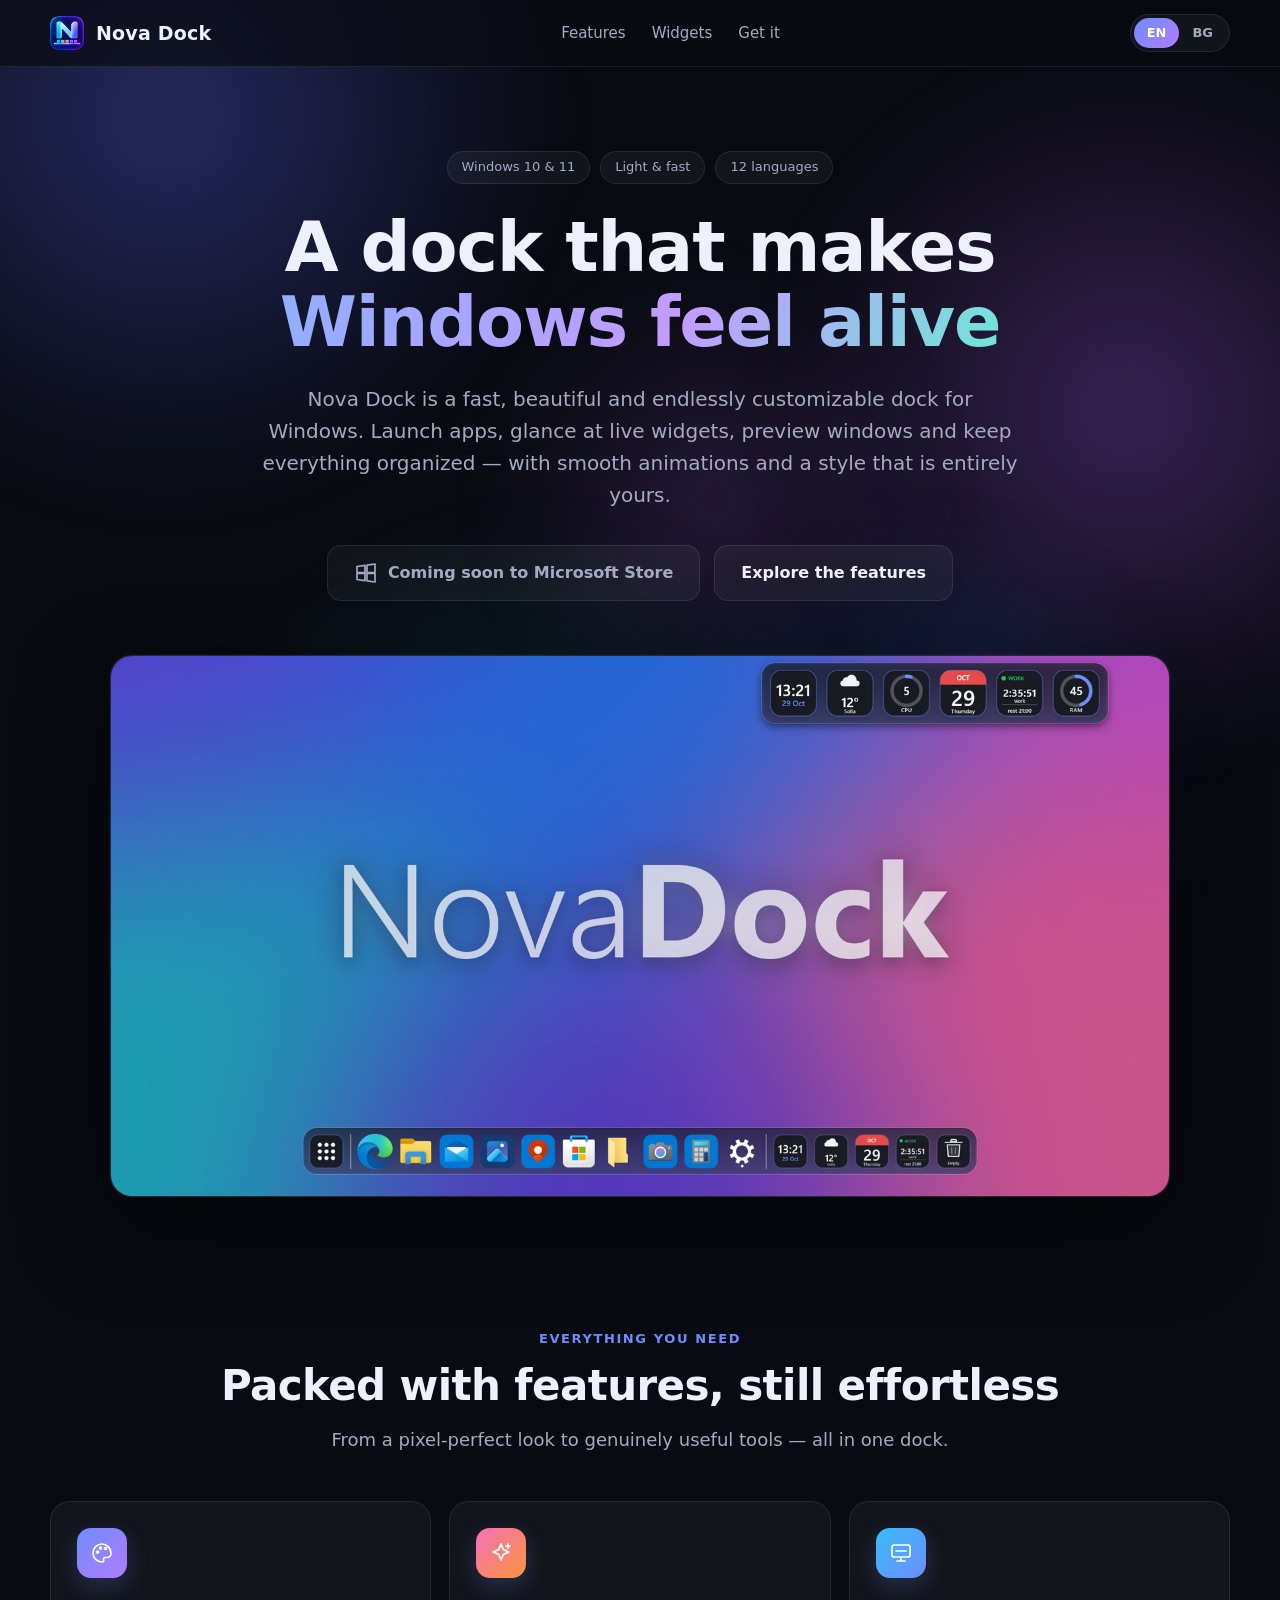
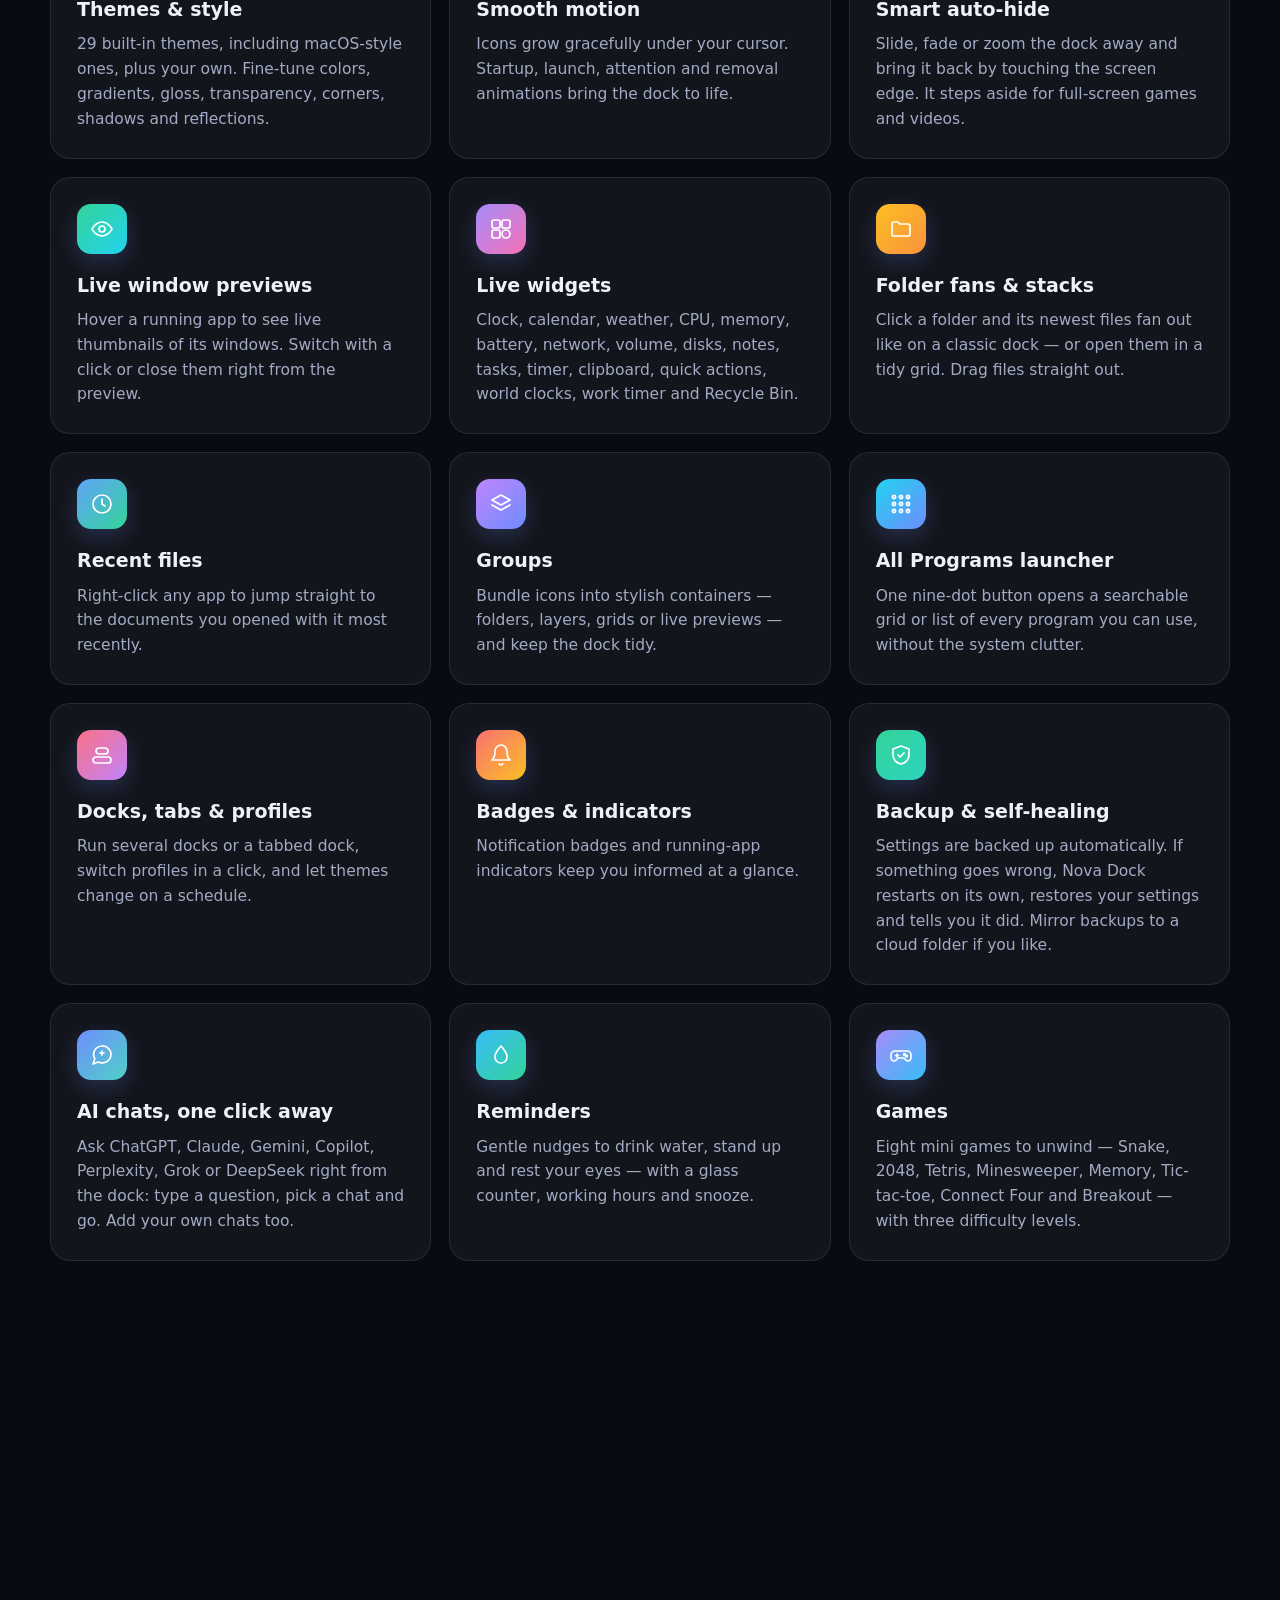
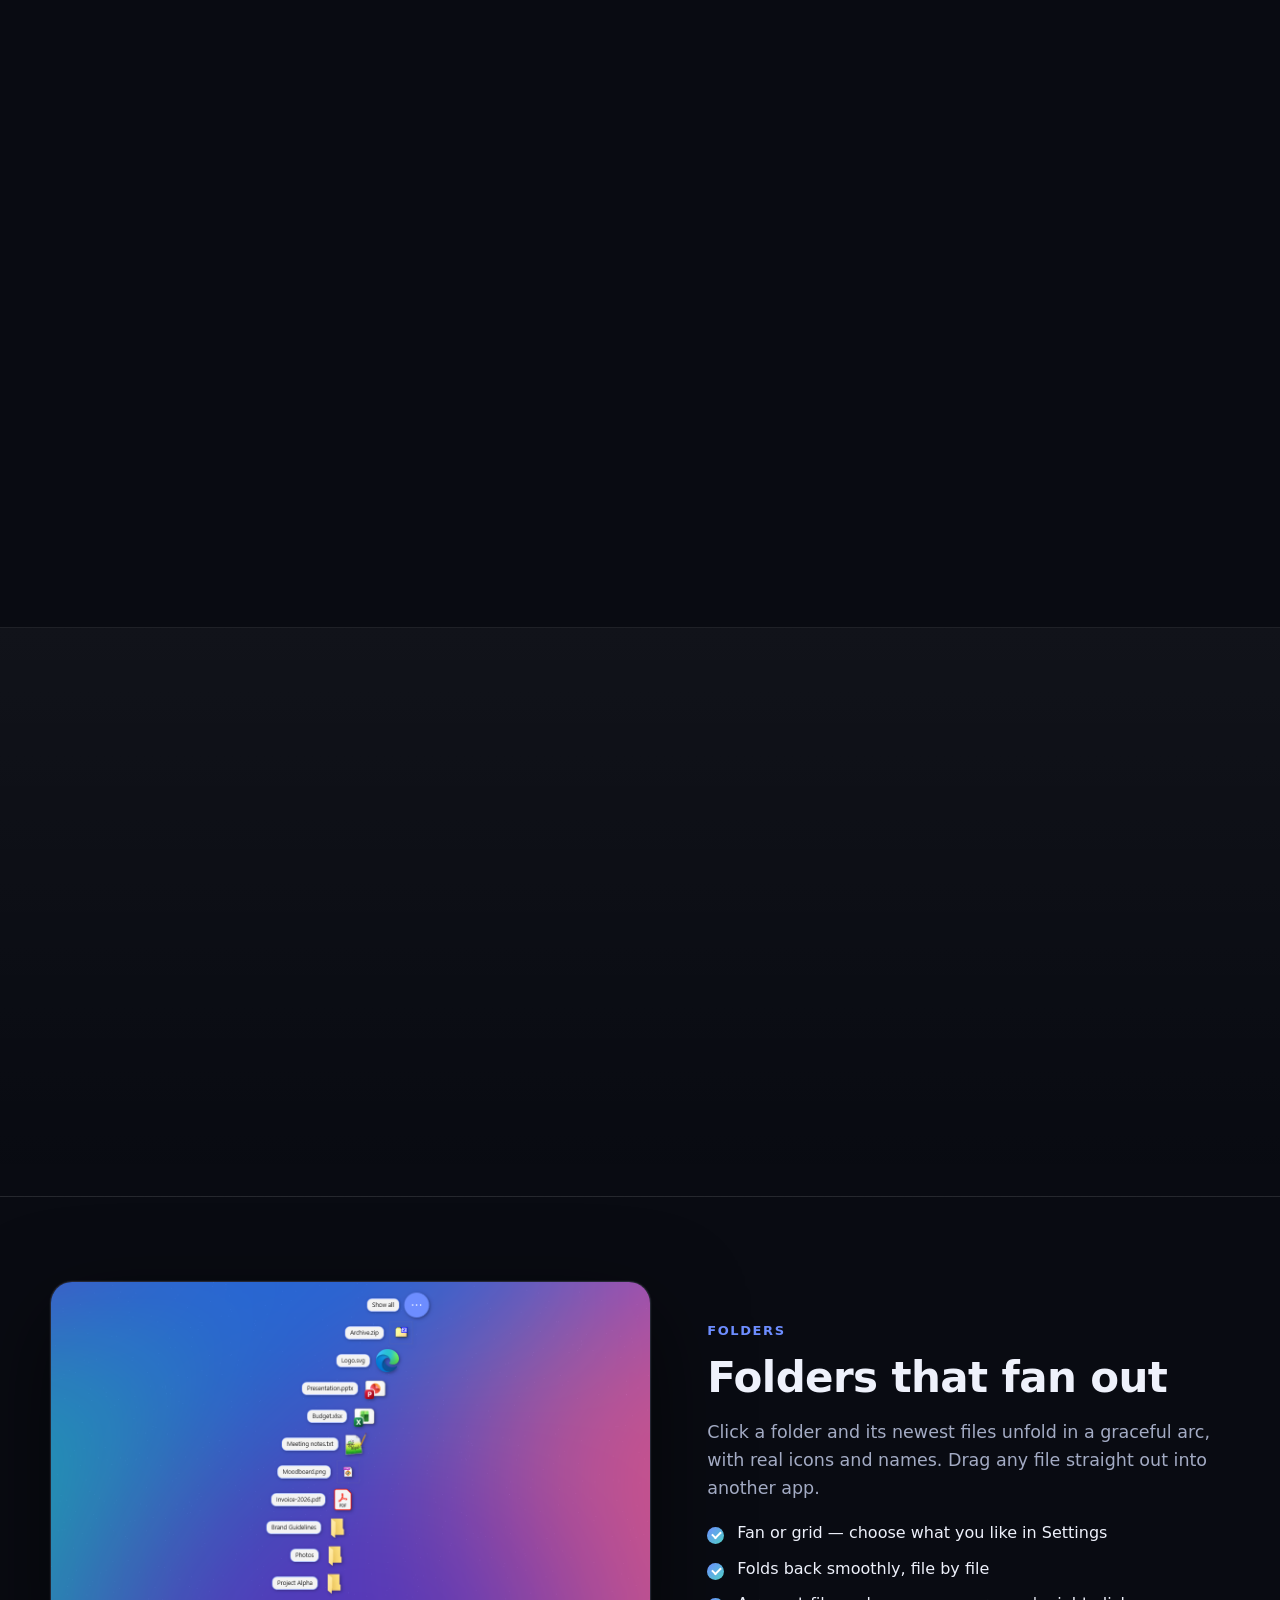
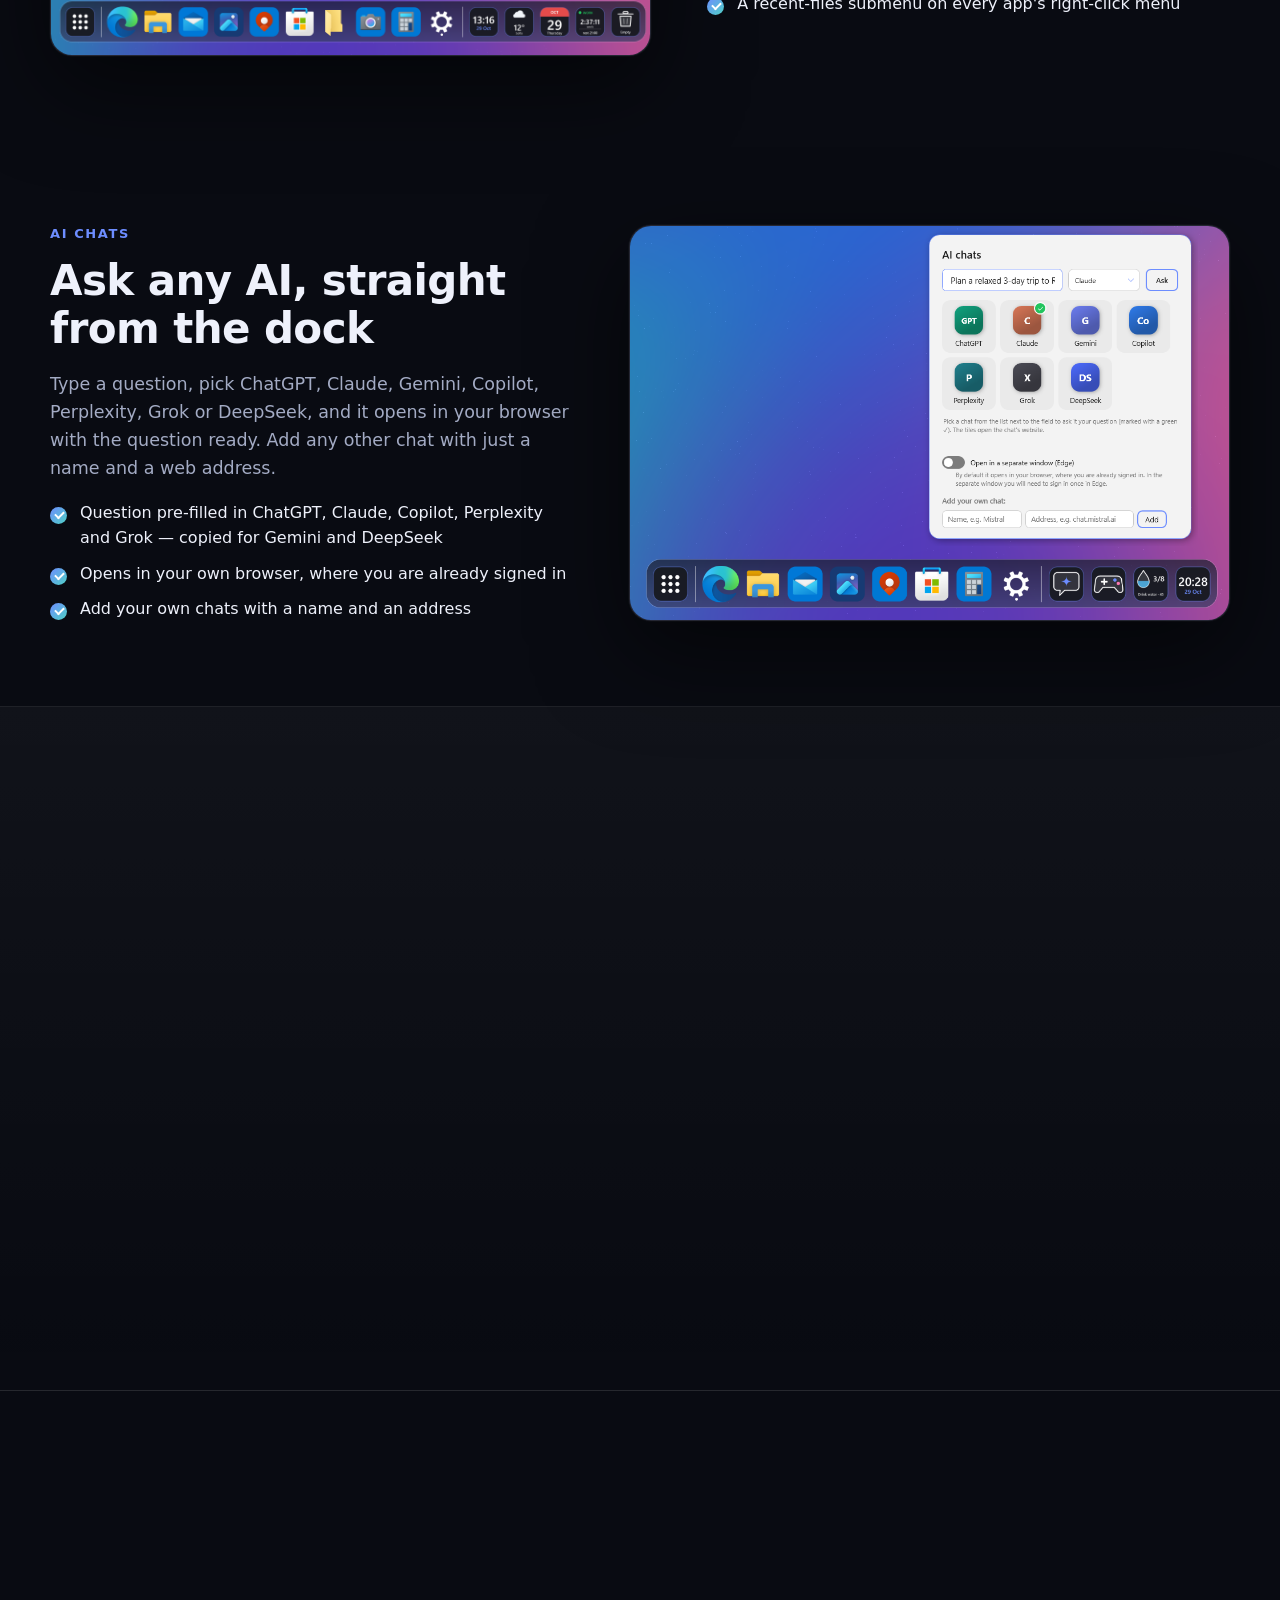
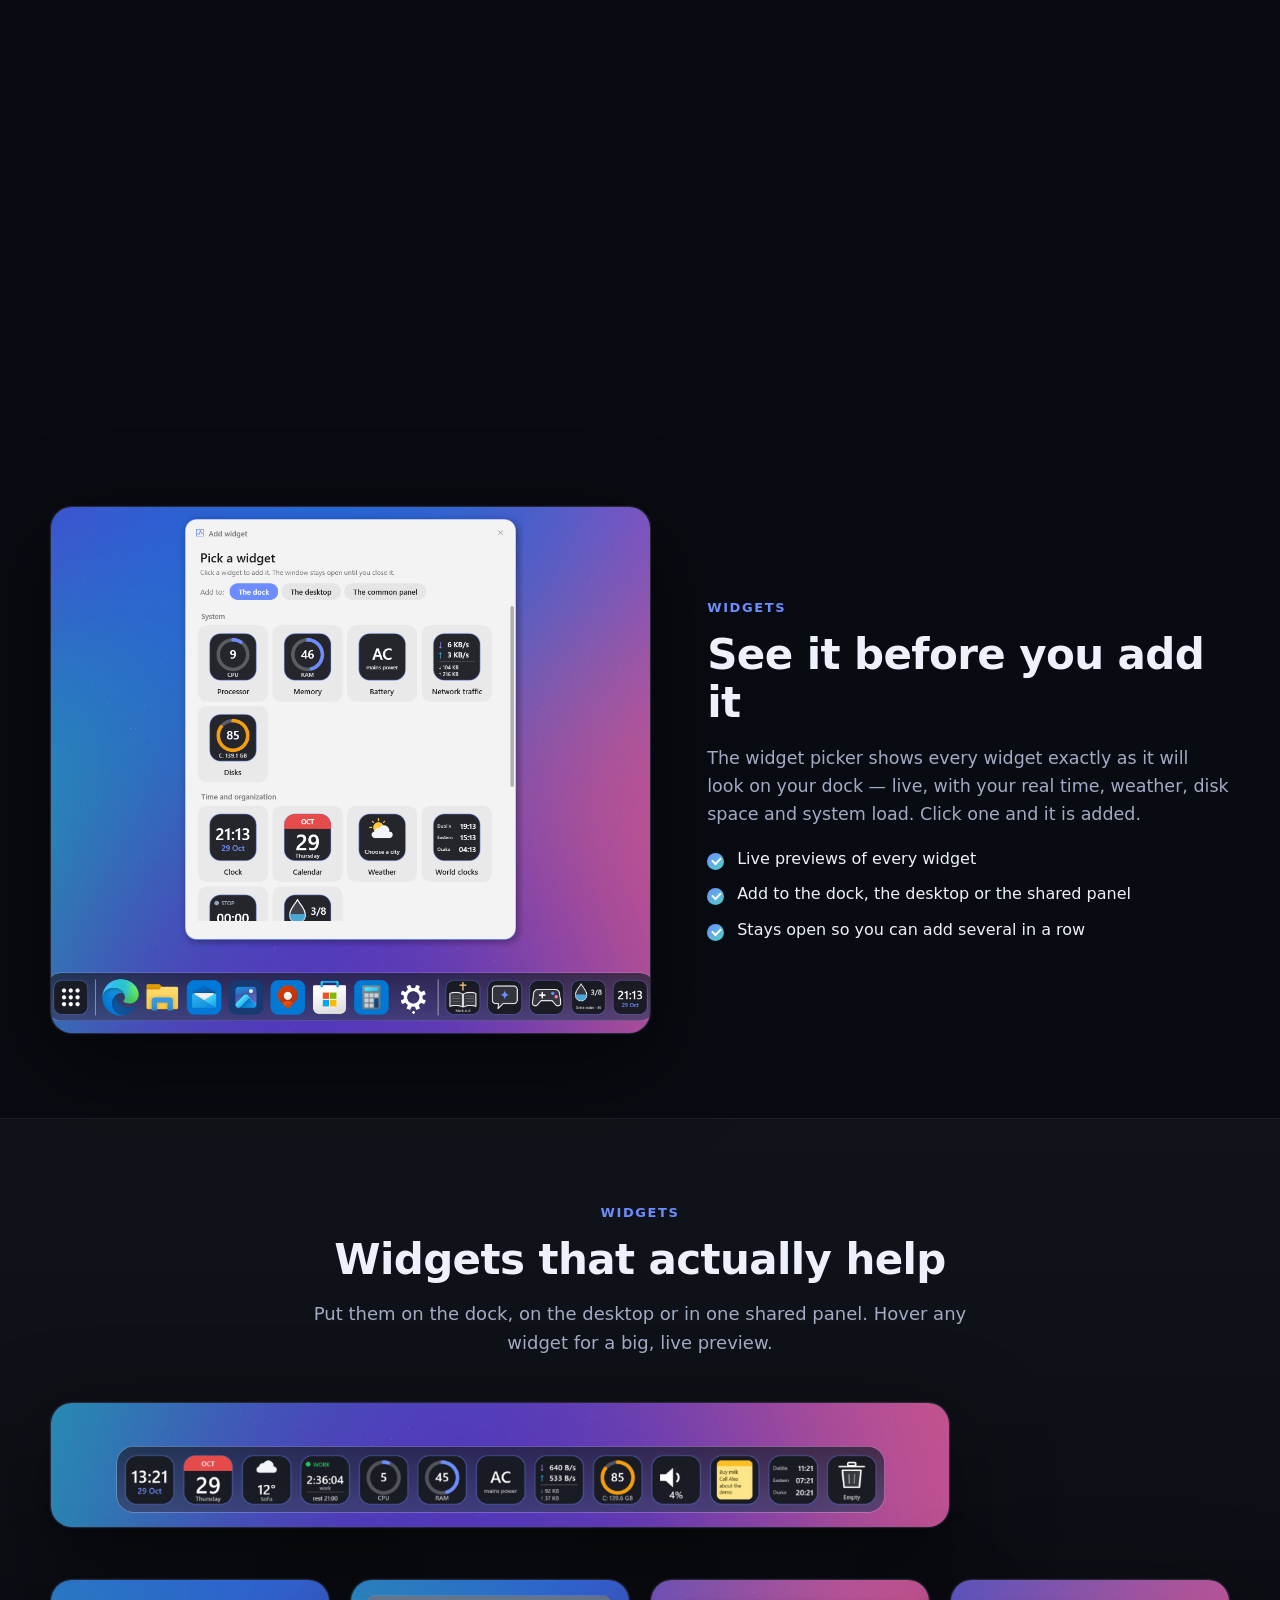
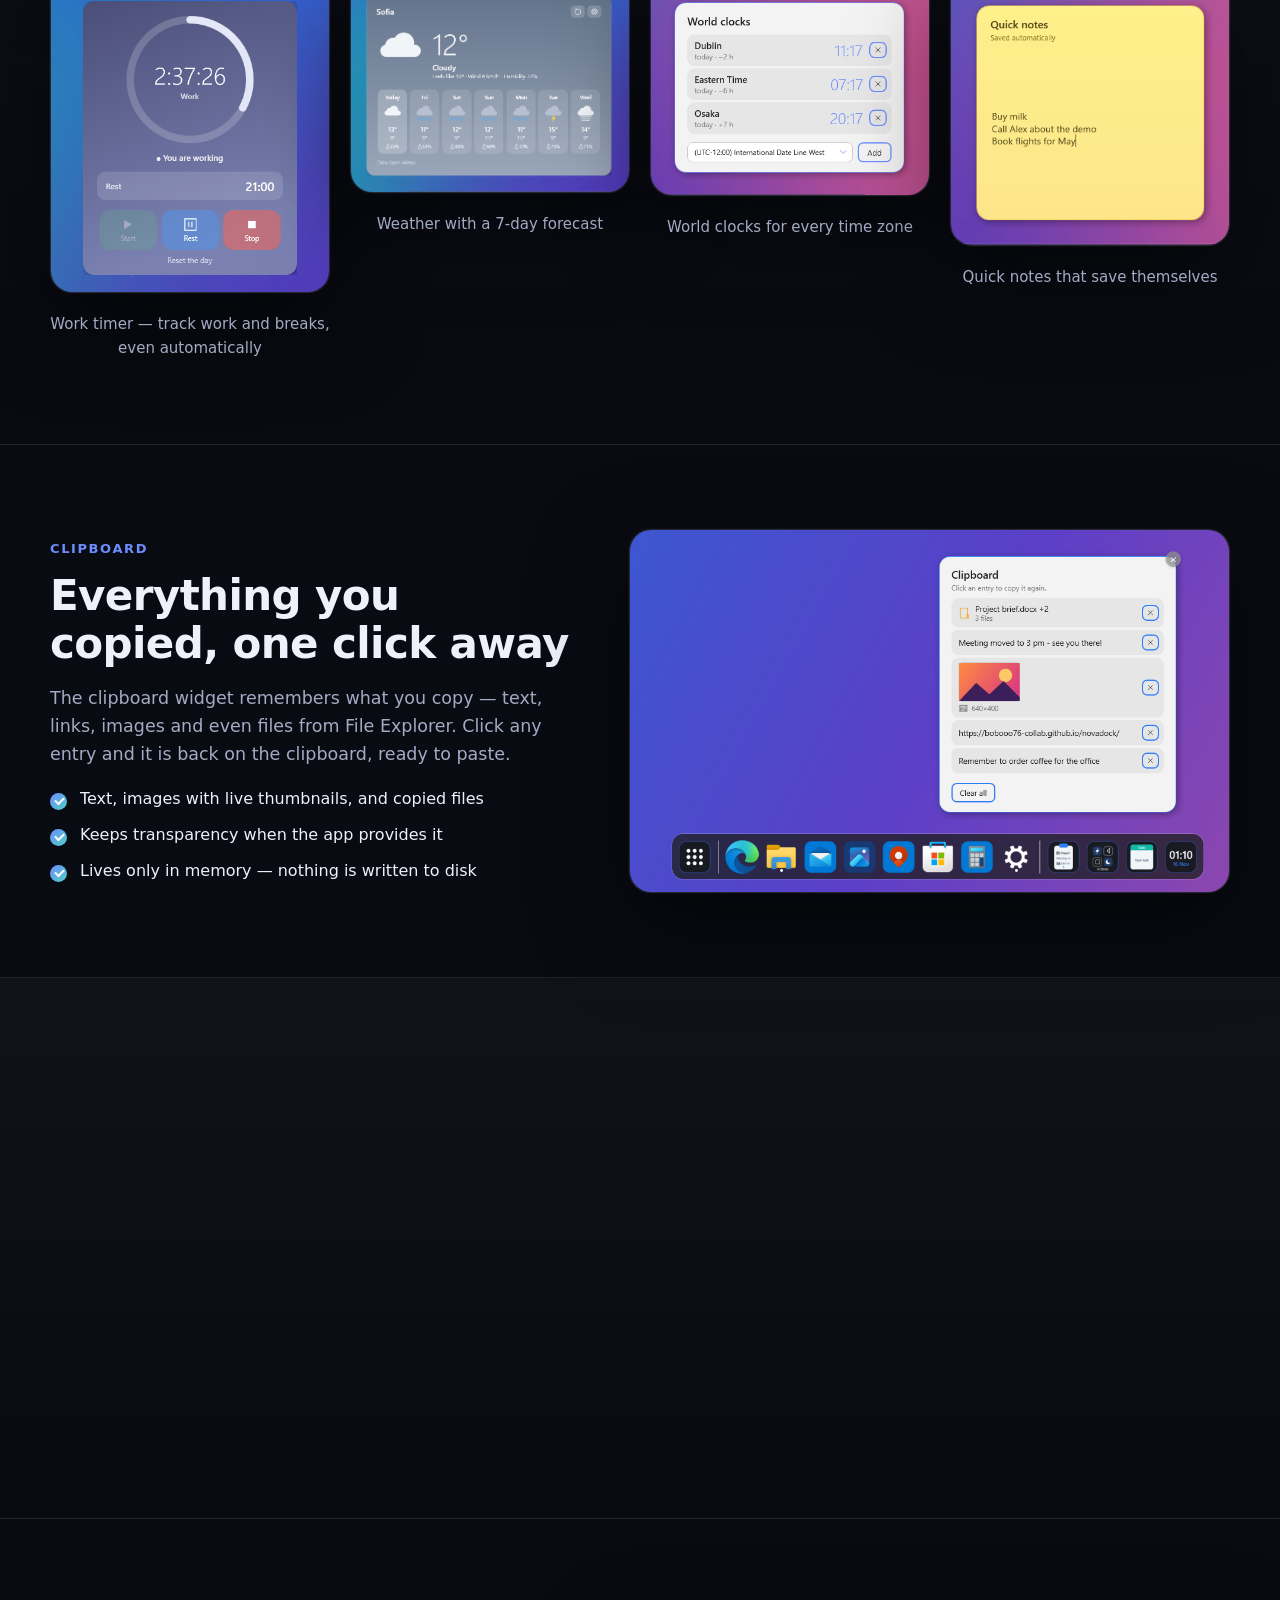
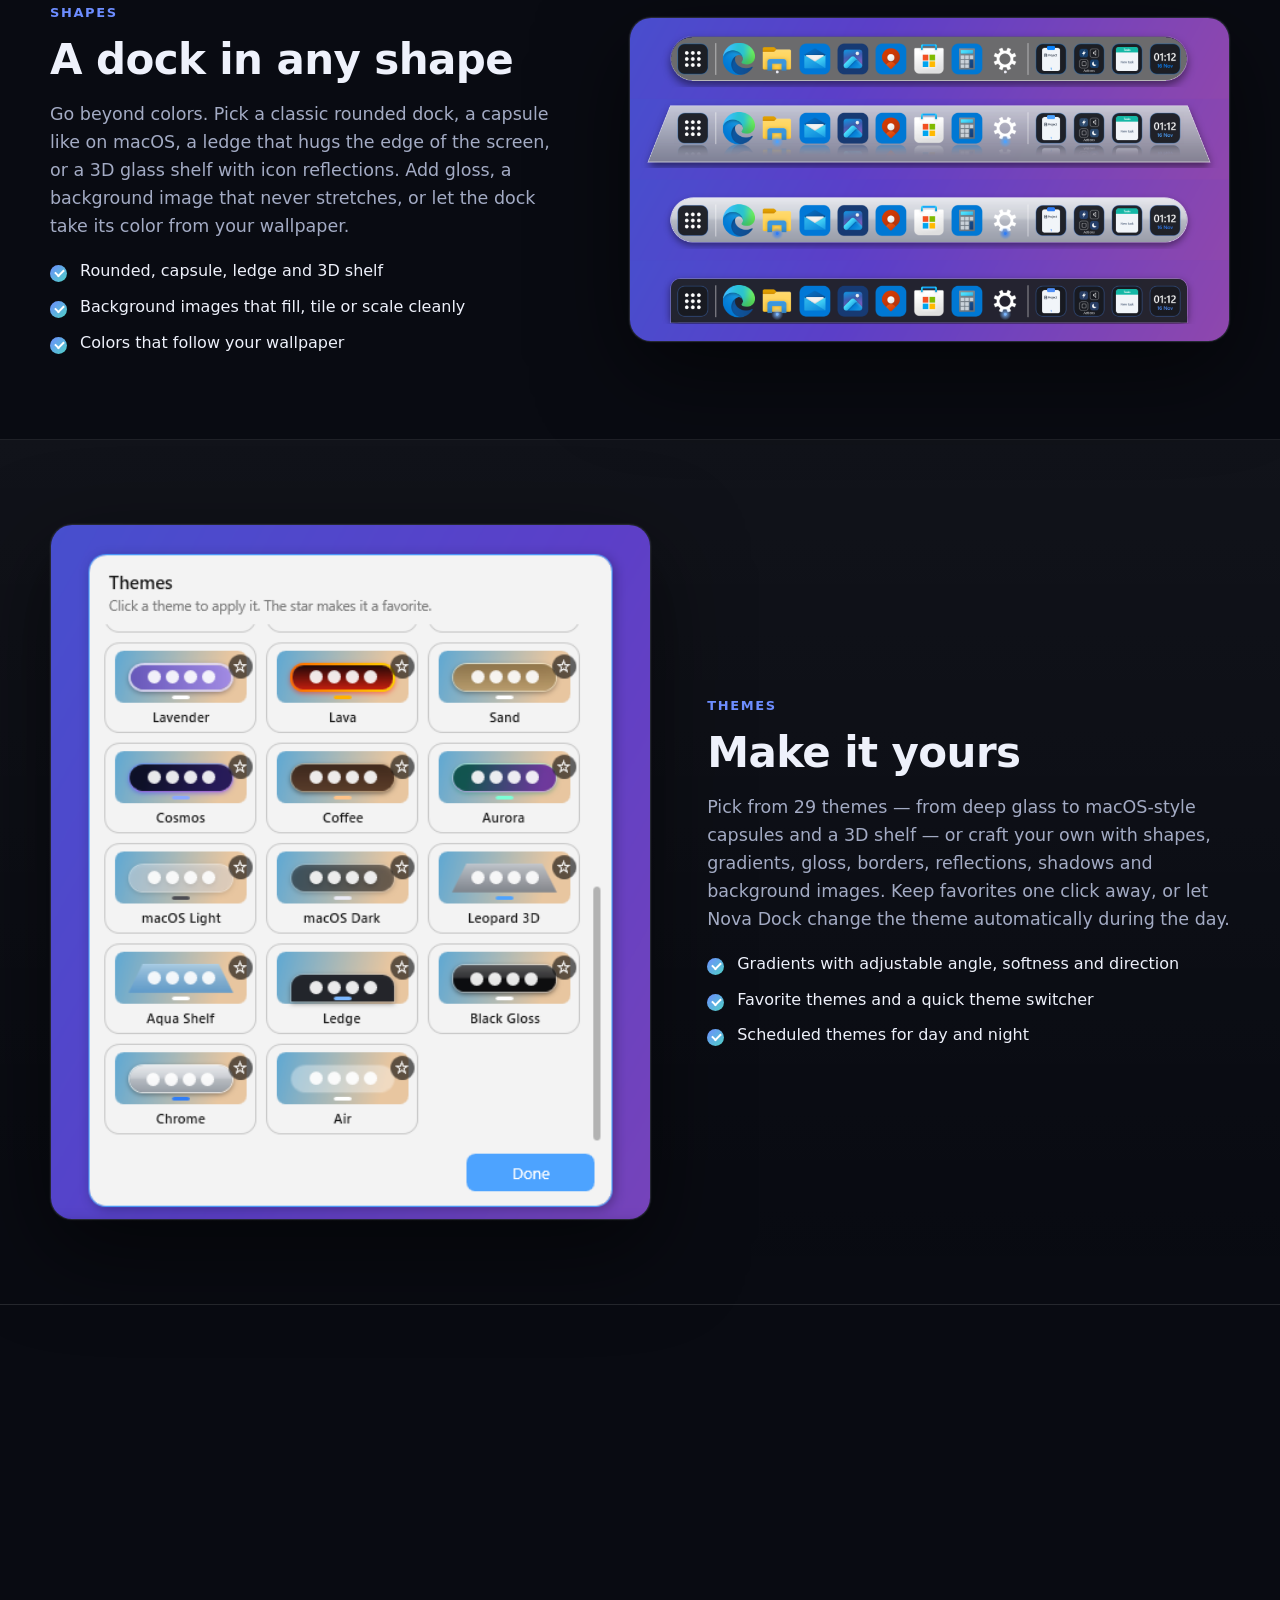
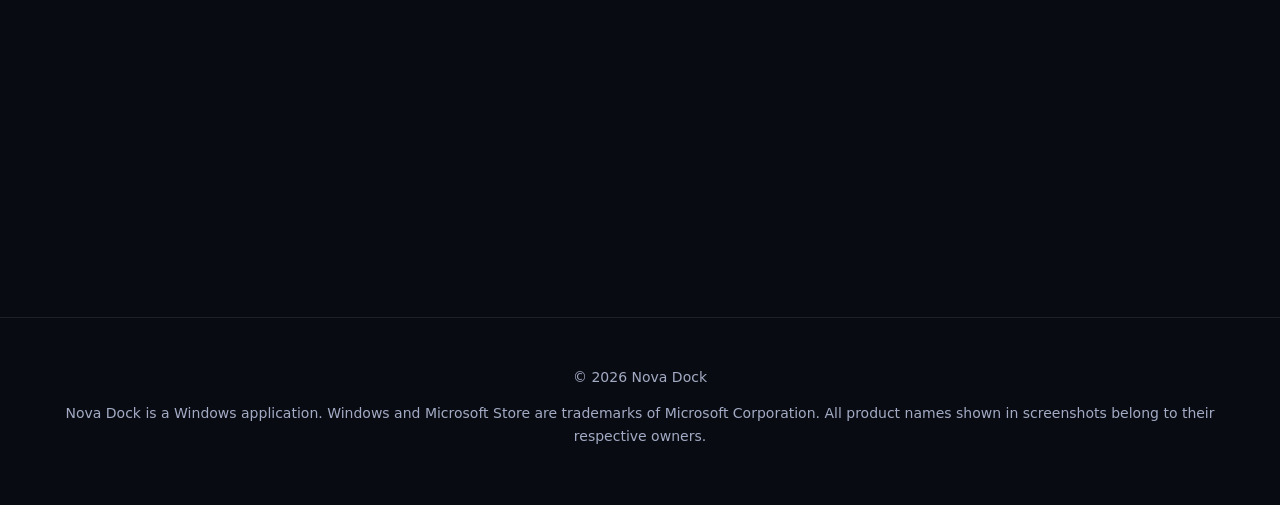
==== index.html @ 1f7c8a4c "New sections with screenshots: clipboard history, quick actions and dock shapes; refreshed themes sc" ====
<!doctype html>
<html lang="en">
<head>
<meta charset="utf-8">
<meta name="viewport" content="width=device-width, initial-scale=1">
<title>Nova Dock — A dock that makes Windows feel alive</title>
<meta name="description" content="Nova Dock is a fast, beautiful and endlessly customizable dock for Windows 10 and 11 with macOS-style shapes, 29 themes, live widgets, clipboard history, window previews, folder fans and an All Programs launcher — in 12 languages.">
<meta name="theme-color" content="#090b12">
<link rel="icon" type="image/png" href="img/favicon.png">
<link rel="stylesheet" href="css/style.css">
</head>
<body>

<div class="bg" aria-hidden="true"><i></i><i></i><i></i><i></i><i></i></div>
<canvas class="trail" aria-hidden="true"></canvas>

<svg width="0" height="0" style="position:absolute" aria-hidden="true">
  <defs>
    <symbol id="i-palette" viewBox="0 0 24 24"><path d="M12 3a9 9 0 1 0 0 18c1.4 0 2-1 1.6-2.1-.4-1.1.3-2.4 1.6-2.4H17a4 4 0 0 0 4-4c0-5-4-9.5-9-9.5z"/><circle cx="7.5" cy="11" r="1"/><circle cx="10.5" cy="7" r="1"/><circle cx="15.5" cy="7.5" r="1"/></symbol>
    <symbol id="i-spark" viewBox="0 0 24 24"><path d="M12 3l2.4 5.6L20 11l-5.6 2.4L12 19l-2.4-5.6L4 11l5.6-2.4z"/><path d="M19 3v4M17 5h4"/></symbol>
    <symbol id="i-hide" viewBox="0 0 24 24"><rect x="3" y="4" width="18" height="12" rx="2"/><path d="M8 20h8M12 16v4"/><path d="M7 10h10"/></symbol>
    <symbol id="i-eye" viewBox="0 0 24 24"><path d="M2 12s3.6-7 10-7 10 7 10 7-3.6 7-10 7S2 12 2 12z"/><circle cx="12" cy="12" r="3"/></symbol>
    <symbol id="i-widgets" viewBox="0 0 24 24"><rect x="3" y="3" width="8" height="8" rx="2"/><rect x="13" y="3" width="8" height="8" rx="2"/><rect x="3" y="13" width="8" height="8" rx="2"/><circle cx="17" cy="17" r="4"/></symbol>
    <symbol id="i-folder" viewBox="0 0 24 24"><path d="M3 7a2 2 0 0 1 2-2h4l2 2h8a2 2 0 0 1 2 2v8a2 2 0 0 1-2 2H5a2 2 0 0 1-2-2z"/></symbol>
    <symbol id="i-recent" viewBox="0 0 24 24"><circle cx="12" cy="12" r="9"/><path d="M12 7v5l3 2"/></symbol>
    <symbol id="i-layers" viewBox="0 0 24 24"><path d="M12 3l9 5-9 5-9-5z"/><path d="M3 13l9 5 9-5"/></symbol>
    <symbol id="i-dots" viewBox="0 0 24 24"><circle cx="5" cy="5" r="1.6"/><circle cx="12" cy="5" r="1.6"/><circle cx="19" cy="5" r="1.6"/><circle cx="5" cy="12" r="1.6"/><circle cx="12" cy="12" r="1.6"/><circle cx="19" cy="12" r="1.6"/><circle cx="5" cy="19" r="1.6"/><circle cx="12" cy="19" r="1.6"/><circle cx="19" cy="19" r="1.6"/></symbol>
    <symbol id="i-docks" viewBox="0 0 24 24"><rect x="3" y="14" width="18" height="6" rx="3"/><rect x="6" y="5" width="12" height="6" rx="3"/></symbol>
    <symbol id="i-bell" viewBox="0 0 24 24"><path d="M18 8a6 6 0 0 0-12 0c0 7-3 9-3 9h18s-3-2-3-9"/><path d="M13.7 21a2 2 0 0 1-3.4 0"/></symbol>
    <symbol id="i-cloud" viewBox="0 0 24 24"><path d="M17.5 19a4.5 4.5 0 1 0-1.4-8.8A6 6 0 0 0 4.6 12 4 4 0 0 0 6 19z"/></symbol>
    <symbol id="i-chat" viewBox="0 0 24 24"><path d="M21 11.5a8.4 8.4 0 0 1-9 8.4 8.5 8.5 0 0 1-3.8-.9L3 21l1.9-5.2A8.4 8.4 0 0 1 3.5 11.5 8.5 8.5 0 0 1 12 3a8.4 8.4 0 0 1 9 8.5z"/><path d="M12 8v4M10 10h4"/></symbol>
    <symbol id="i-drop" viewBox="0 0 24 24"><path d="M12 3s6 6.5 6 11a6 6 0 0 1-12 0c0-4.5 6-11 6-11z"/></symbol>
    <symbol id="i-pad" viewBox="0 0 24 24"><path d="M6 8h12a4 4 0 0 1 4 4v3a3 3 0 0 1-5.2 2L15 15H9l-1.8 2A3 3 0 0 1 2 15v-3a4 4 0 0 1 4-4z"/><path d="M8 11v3M6.5 12.5h3"/><circle cx="15.5" cy="11.5" r="0.8"/><circle cx="17.5" cy="13" r="0.8"/></symbol>
    <symbol id="i-book" viewBox="0 0 24 24"><path d="M2 5.5C4.5 4 8 4 12 6c4-2 7.5-2 10-.5V19c-2.5-1.5-6-1.5-10 .5-4-2-7.5-2-10-.5z"/><path d="M12 6v13"/></symbol>
    <symbol id="i-windows" viewBox="0 0 24 24"><path d="M3 5.5l8-1.1v7.1H3zM13 4.2l8-1.2v8.5h-8zM3 12.5h8v7.1l-8-1.1zM13 12.5h8V21l-8-1.2z"/></symbol>
    <symbol id="i-shape" viewBox="0 0 24 24"><rect x="2" y="7" width="20" height="7" rx="3.5"/><path d="M5 20h14l-2-3H7z"/></symbol>
    <symbol id="i-image" viewBox="0 0 24 24"><rect x="3" y="4" width="18" height="16" rx="2"/><circle cx="8.5" cy="9.5" r="1.5"/><path d="M21 16l-5-5-9 9"/></symbol>
    <symbol id="i-clip" viewBox="0 0 24 24"><rect x="6" y="4" width="12" height="17" rx="2"/><path d="M9 4V3h6v1"/><path d="M9 10h6M9 14h6"/></symbol>
    <symbol id="i-bolt" viewBox="0 0 24 24"><path d="M13 2L4 14h7l-1 8 9-12h-7z"/></symbol>
    <symbol id="i-check" viewBox="0 0 24 24"><rect x="3" y="3" width="18" height="18" rx="3"/><path d="M8 12l3 3 5-6"/></symbol>
    <symbol id="i-pack" viewBox="0 0 24 24"><rect x="3" y="3" width="7" height="7" rx="2"/><rect x="14" y="3" width="7" height="7" rx="2"/><rect x="3" y="14" width="7" height="7" rx="2"/><rect x="14" y="14" width="7" height="7" rx="2"/></symbol>
    <symbol id="i-shield" viewBox="0 0 24 24"><path d="M12 3l8 3v6c0 4.5-3.4 8.3-8 9-4.6-.7-8-4.5-8-9V6z"/><path d="M9 12l2 2 4-4"/></symbol>
    <symbol id="i-globe" viewBox="0 0 24 24"><circle cx="12" cy="12" r="9"/><path d="M3 12h18M12 3c2.5 2.7 3.8 5.7 3.8 9s-1.3 6.3-3.8 9c-2.5-2.7-3.8-5.7-3.8-9S9.5 5.7 12 3z"/></symbol>
  </defs>
</svg>

<nav class="top">
  <div class="wrap">
    <a class="brand" href="#top"><img src="img/icon.png" alt="Nova Dock"> Nova Dock</a>
    <div class="links">
      <a href="#features" data-i18n="nav.features">Features</a>
      <a href="#widgets" data-i18n="nav.widgets">Widgets</a>
      <a href="#get" data-i18n="nav.get">Get it</a>
    </div>
    <div class="lang" role="group" aria-label="Language">
      <button type="button" data-lang="en" class="on">EN</button>
      <button type="button" data-lang="bg">BG</button>
    </div>
  </div>
</nav>

<header class="hero" id="top">
  <div class="wrap">
    <div class="chips">
      <span class="chip" data-i18n="hero.chip1">Windows 10 &amp; 11</span>
      <span class="chip" data-i18n="hero.chip2">Light &amp; fast</span>
      <span class="chip" data-i18n="hero.chip3">12 languages</span>
    </div>
    <h1 data-i18n-html="hero.title">A dock that makes <span class="grad">Windows feel alive</span></h1>
    <p class="lead" data-i18n="hero.lead">Nova Dock is a fast, beautiful and endlessly customizable dock for Windows. Launch apps, glance at live widgets, preview windows and keep everything organized — with smooth animations and a style that is entirely yours.</p>
    <div class="cta">
      <span class="btn soon" id="store" aria-disabled="true"><svg class="i"><use href="#i-windows"/></svg><span data-i18n="cta.store">Coming soon to Microsoft Store</span></span>
      <a class="btn ghost" href="#features" data-i18n="cta.explore">Explore the features</a>
    </div>
    <img class="shot" src="img/hero.png" alt="Nova Dock on the desktop" data-i18n-alt="hero.alt">
  </div>
</header>

<section id="features">
  <div class="wrap">
    <div class="center reveal">
      <div class="eyebrow" data-i18n="feat.eyebrow">Everything you need</div>
      <h2 data-i18n="feat.title">Packed with features, still effortless</h2>
      <p class="sub" data-i18n="feat.sub">From a pixel-perfect look to genuinely useful tools — all in one dock.</p>
    </div>
    <div class="grid">
      <article class="card reveal"><div class="ico" style="--c1:#6d8dff;--c2:#b07cff"><svg class="i"><use href="#i-palette"/></svg></div><h3 data-i18n="f1.t">Themes &amp; style</h3><p data-i18n="f1.d"></p></article>
      <article class="card reveal"><div class="ico" style="--c1:#f472b6;--c2:#fb923c"><svg class="i"><use href="#i-spark"/></svg></div><h3 data-i18n="f2.t">Smooth motion</h3><p data-i18n="f2.d"></p></article>
      <article class="card reveal"><div class="ico" style="--c1:#38bdf8;--c2:#6d8dff"><svg class="i"><use href="#i-hide"/></svg></div><h3 data-i18n="f3.t">Smart auto-hide</h3><p data-i18n="f3.d"></p></article>
      <article class="card reveal"><div class="ico" style="--c1:#34d399;--c2:#22d3ee"><svg class="i"><use href="#i-eye"/></svg></div><h3 data-i18n="f4.t">Live window previews</h3><p data-i18n="f4.d"></p></article>
      <article class="card reveal"><div class="ico" style="--c1:#a78bfa;--c2:#f472b6"><svg class="i"><use href="#i-widgets"/></svg></div><h3 data-i18n="f5.t">Live widgets</h3><p data-i18n="f5.d"></p></article>
      <article class="card reveal"><div class="ico" style="--c1:#fbbf24;--c2:#fb923c"><svg class="i"><use href="#i-folder"/></svg></div><h3 data-i18n="f6.t">Folder fans &amp; stacks</h3><p data-i18n="f6.d"></p></article>
      <article class="card reveal"><div class="ico" style="--c1:#60a5fa;--c2:#34d399"><svg class="i"><use href="#i-recent"/></svg></div><h3 data-i18n="f7.t">Recent files</h3><p data-i18n="f7.d"></p></article>
      <article class="card reveal"><div class="ico" style="--c1:#c084fc;--c2:#6d8dff"><svg class="i"><use href="#i-layers"/></svg></div><h3 data-i18n="f8.t">Groups</h3><p data-i18n="f8.d"></p></article>
      <article class="card reveal"><div class="ico" style="--c1:#22d3ee;--c2:#6d8dff"><svg class="i"><use href="#i-dots"/></svg></div><h3 data-i18n="f9.t">All Programs launcher</h3><p data-i18n="f9.d"></p></article>
      <article class="card reveal"><div class="ico" style="--c1:#fb7185;--c2:#c084fc"><svg class="i"><use href="#i-docks"/></svg></div><h3 data-i18n="f10.t">Docks, tabs &amp; profiles</h3><p data-i18n="f10.d"></p></article>
      <article class="card reveal"><div class="ico" style="--c1:#f87171;--c2:#fbbf24"><svg class="i"><use href="#i-bell"/></svg></div><h3 data-i18n="f11.t">Badges &amp; indicators</h3><p data-i18n="f11.d"></p></article>
      <article class="card reveal"><div class="ico" style="--c1:#34d399;--c2:#2dd4bf"><svg class="i"><use href="#i-shield"/></svg></div><h3 data-i18n="f12.t">Backup &amp; self-healing</h3><p data-i18n="f12.d"></p></article>
      <article class="card reveal"><div class="ico" style="--c1:#6d8dff;--c2:#4fd1c5"><svg class="i"><use href="#i-chat"/></svg></div><h3 data-i18n="f13.t">AI chats</h3><p data-i18n="f13.d"></p></article>
      <article class="card reveal"><div class="ico" style="--c1:#38bdf8;--c2:#34d399"><svg class="i"><use href="#i-drop"/></svg></div><h3 data-i18n="f14.t">Reminders</h3><p data-i18n="f14.d"></p></article>
      <article class="card reveal"><div class="ico" style="--c1:#a78bfa;--c2:#38bdf8"><svg class="i"><use href="#i-pad"/></svg></div><h3 data-i18n="f15.t">Games</h3><p data-i18n="f15.d"></p></article>
      <article class="card reveal"><div class="ico" style="--c1:#e8c170;--c2:#6d8dff"><svg class="i"><use href="#i-book"/></svg></div><h3 data-i18n="f16.t">Prayer &amp; Bible</h3><p data-i18n="f16.d"></p></article>
      <article class="card reveal"><div class="ico" style="--c1:#34d399;--c2:#6d8dff"><svg class="i"><use href="#i-widgets"/></svg></div><h3 data-i18n="f17.t">Visual widget picker</h3><p data-i18n="f17.d"></p></article>
      <article class="card reveal"><div class="ico" style="--c1:#94a3b8;--c2:#6d8dff"><svg class="i"><use href="#i-shape"/></svg></div><h3 data-i18n="f18.t">Dock shapes</h3><p data-i18n="f18.d"></p></article>
      <article class="card reveal"><div class="ico" style="--c1:#f472b6;--c2:#fbbf24"><svg class="i"><use href="#i-image"/></svg></div><h3 data-i18n="f19.t">Background images done right</h3><p data-i18n="f19.d"></p></article>
      <article class="card reveal"><div class="ico" style="--c1:#60a5fa;--c2:#a78bfa"><svg class="i"><use href="#i-clip"/></svg></div><h3 data-i18n="f20.t">Clipboard history</h3><p data-i18n="f20.d"></p></article>
      <article class="card reveal"><div class="ico" style="--c1:#fbbf24;--c2:#f87171"><svg class="i"><use href="#i-bolt"/></svg></div><h3 data-i18n="f21.t">Quick actions</h3><p data-i18n="f21.d"></p></article>
      <article class="card reveal"><div class="ico" style="--c1:#2dd4bf;--c2:#34d399"><svg class="i"><use href="#i-check"/></svg></div><h3 data-i18n="f22.t">Tasks, timers &amp; work time</h3><p data-i18n="f22.d"></p></article>
      <article class="card reveal"><div class="ico" style="--c1:#c084fc;--c2:#f472b6"><svg class="i"><use href="#i-pack"/></svg></div><h3 data-i18n="f23.t">Icon packs</h3><p data-i18n="f23.d"></p></article>
      <article class="card reveal"><div class="ico" style="--c1:#38bdf8;--c2:#6d8dff"><svg class="i"><use href="#i-globe"/></svg></div><h3 data-i18n="f25.t">12 languages</h3><p data-i18n="f25.d"></p></article>
    </div>
  </div>
</section>

<section class="band">
  <div class="wrap split reveal">
    <div class="text">
      <div class="eyebrow" data-i18n="s1.eyebrow">All Programs</div>
      <h2 data-i18n="s1.title">Every program, one click away</h2>
      <p data-i18n="s1.p"></p>
      <ul class="ticks">
        <li data-i18n="s1.l1"></li>
        <li data-i18n="s1.l2"></li>
        <li data-i18n="s1.l3"></li>
      </ul>
    </div>
    <img class="shot" src="img/launcher.png" alt="The All Programs launcher" data-i18n-alt="s1.alt" loading="lazy">
  </div>
</section>

<section>
  <div class="wrap split rev reveal">
    <div class="text">
      <div class="eyebrow" data-i18n="s2.eyebrow">Folders</div>
      <h2 data-i18n="s2.title">Folders that fan out</h2>
      <p data-i18n="s2.p"></p>
      <ul class="ticks">
        <li data-i18n="s2.l1"></li>
        <li data-i18n="s2.l2"></li>
        <li data-i18n="s2.l3"></li>
      </ul>
    </div>
    <img class="shot" src="img/fan.png" alt="A folder fanning out above the dock" data-i18n-alt="s2.alt" loading="lazy">
  </div>
</section>

<section>
  <div class="wrap split reveal">
    <div class="text">
      <div class="eyebrow" data-i18n="s5.eyebrow">AI chats</div>
      <h2 data-i18n="s5.title">Ask any AI, straight from the dock</h2>
      <p data-i18n="s5.p"></p>
      <ul class="ticks">
        <li data-i18n="s5.l1"></li>
        <li data-i18n="s5.l2"></li>
        <li data-i18n="s5.l3"></li>
      </ul>
    </div>
    <img class="shot" src="img/aichat.png" alt="The AI chats window" data-i18n-alt="s5.alt" loading="lazy">
  </div>
</section>

<section class="band">
  <div class="wrap split rev reveal">
    <div class="text">
      <div class="eyebrow" data-i18n="s6.eyebrow">Games</div>
      <h2 data-i18n="s6.title">Take a break with 8 mini games</h2>
      <p data-i18n="s6.p"></p>
      <ul class="ticks">
        <li data-i18n="s6.l1"></li>
        <li data-i18n="s6.l2"></li>
        <li data-i18n="s6.l3"></li>
      </ul>
    </div>
    <img class="shot" src="img/games.png" alt="The games window" data-i18n-alt="s6.alt" loading="lazy">
  </div>
</section>

<section>
  <div class="wrap split reveal">
    <div class="text">
      <div class="eyebrow" data-i18n="s7.eyebrow">Prayer &amp; Bible</div>
      <h2 data-i18n="s7.title">Make room for prayer and the Word</h2>
      <p data-i18n="s7.p"></p>
      <ul class="ticks">
        <li data-i18n="s7.l1"></li>
        <li data-i18n="s7.l2"></li>
        <li data-i18n="s7.l3"></li>
        <li data-i18n="s7.l4"></li>
      </ul>
    </div>
    <img class="shot" src="img/devotion.png" alt="The Prayer and Bible window" data-i18n-alt="s7.alt" loading="lazy">
  </div>
</section>

<section>
  <div class="wrap split rev reveal">
    <div class="text">
      <div class="eyebrow" data-i18n="s8.eyebrow">Widgets</div>
      <h2 data-i18n="s8.title">See it before you add it</h2>
      <p data-i18n="s8.p"></p>
      <ul class="ticks">
        <li data-i18n="s8.l1"></li>
        <li data-i18n="s8.l2"></li>
        <li data-i18n="s8.l3"></li>
      </ul>
    </div>
    <img class="shot" src="img/gallery.png" alt="The widget picker" data-i18n-alt="s8.alt" loading="lazy">
  </div>
</section>

<section class="band" id="widgets">
  <div class="wrap">
    <div class="center reveal">
      <div class="eyebrow" data-i18n="s3.eyebrow">Widgets</div>
      <h2 data-i18n="s3.title">Widgets that actually help</h2>
      <p class="sub" data-i18n="s3.sub"></p>
    </div>
    <img class="shot reveal" style="margin:44px auto 0;max-width:900px" src="img/widgets.png" alt="Dock widgets" data-i18n-alt="s3.alt" loading="lazy">
    <div class="gallery">
      <figure class="reveal"><img class="shot" src="img/timer.png" alt="" loading="lazy"><figcaption data-i18n="g1"></figcaption></figure>
      <figure class="reveal"><img class="shot" src="img/weather.png" alt="" loading="lazy"><figcaption data-i18n="g2"></figcaption></figure>
      <figure class="reveal"><img class="shot" src="img/worldclock.png" alt="" loading="lazy"><figcaption data-i18n="g3"></figcaption></figure>
      <figure class="reveal"><img class="shot" src="img/notes.png" alt="" loading="lazy"><figcaption data-i18n="g4"></figcaption></figure>
    </div>
  </div>
</section>

<section>
  <div class="wrap split reveal">
    <div class="text">
      <div class="eyebrow" data-i18n="s10.eyebrow">Clipboard</div>
      <h2 data-i18n="s10.title">Everything you copied, one click away</h2>
      <p data-i18n="s10.p"></p>
      <ul class="ticks">
        <li data-i18n="s10.l1"></li>
        <li data-i18n="s10.l2"></li>
        <li data-i18n="s10.l3"></li>
      </ul>
    </div>
    <img class="shot" src="img/clipboard.png" alt="Clipboard history" data-i18n-alt="s10.alt" loading="lazy">
  </div>
</section>

<section class="band">
  <div class="wrap split rev reveal">
    <div class="text">
      <div class="eyebrow" data-i18n="s11.eyebrow">Quick actions</div>
      <h2 data-i18n="s11.title">Windows shortcuts in a single tile</h2>
      <p data-i18n="s11.p"></p>
      <ul class="ticks">
        <li data-i18n="s11.l1"></li>
        <li data-i18n="s11.l2"></li>
        <li data-i18n="s11.l3"></li>
      </ul>
    </div>
    <img class="shot" src="img/quick.png" alt="Quick actions" data-i18n-alt="s11.alt" loading="lazy">
  </div>
</section>

<section>
  <div class="wrap split reveal">
    <div class="text">
      <div class="eyebrow" data-i18n="s9.eyebrow">Shapes</div>
      <h2 data-i18n="s9.title">A dock in any shape</h2>
      <p data-i18n="s9.p"></p>
      <ul class="ticks">
        <li data-i18n="s9.l1"></li>
        <li data-i18n="s9.l2"></li>
        <li data-i18n="s9.l3"></li>
      </ul>
    </div>
    <img class="shot" src="img/shapes.png" alt="Dock shapes" data-i18n-alt="s9.alt" loading="lazy">
  </div>
</section>

<section class="band">
  <div class="wrap split rev reveal">
    <div class="text">
      <div class="eyebrow" data-i18n="s4.eyebrow">Themes</div>
      <h2 data-i18n="s4.title">Make it yours</h2>
      <p data-i18n="s4.p"></p>
      <ul class="ticks">
        <li data-i18n="s4.l1"></li>
        <li data-i18n="s4.l2"></li>
        <li data-i18n="s4.l3"></li>
      </ul>
    </div>
    <img class="shot" src="img/themes.png" alt="Nova Dock themes" data-i18n-alt="s4.alt" loading="lazy">
  </div>
</section>

<section class="final" id="get">
  <div class="wrap">
    <div class="box reveal">
      <img src="img/icon.png" alt="" width="84" height="84" style="margin:0 auto 22px;border-radius:20px">
      <h2 data-i18n="fin.title">Ready to give your desktop a new look?</h2>
      <p class="sub" style="margin:0 auto 28px" data-i18n="fin.sub">Nova Dock is on its way to the Microsoft Store.</p>
      <span class="btn soon" aria-disabled="true"><svg class="i"><use href="#i-windows"/></svg><span data-i18n="cta.store">Coming soon to Microsoft Store</span></span>
    </div>
  </div>
</section>

<footer>
  <div class="wrap">
    <p>© <span id="year">2026</span> Nova Dock</p>
    <p data-i18n="foot.text"></p>
  </div>
</footer>

<script src="js/lang-en.js"></script>
<script src="js/lang-bg.js"></script>
<script src="js/site.js"></script>
</body>
</html>
---- css/style.css ----
:root {
  --bg: #090b12;
  --bg-2: #0f1220;
  --card: rgba(255, 255, 255, 0.045);
  --card-border: rgba(255, 255, 255, 0.09);
  --text: #eef1fb;
  --dim: #a3abc4;
  --accent: #6d8dff;
  --accent-2: #b07cff;
  --accent-3: #4fd1c5;
  --radius: 20px;
  --max: 1180px;
}

* { box-sizing: border-box; }

html { scroll-behavior: smooth; }

body {
  margin: 0;
  background: var(--bg);
  color: var(--text);
  font-family: "Segoe UI", system-ui, -apple-system, "Helvetica Neue", Arial, sans-serif;
  line-height: 1.6;
  -webkit-font-smoothing: antialiased;
  overflow-x: hidden;
}

.bg {
  position: fixed;
  inset: 0;
  z-index: -2;
  overflow: hidden;
  pointer-events: none;
}

.bg i {
  position: absolute;
  border-radius: 50%;
  filter: blur(30px);
  will-change: transform;
}

.bg i:nth-child(1) {
  width: 62vmax; height: 62vmax; left: -18vmax; top: -22vmax;
  background: radial-gradient(circle at center, rgba(66, 72, 170, 0.5) 0%, rgba(66, 72, 170, 0.22) 38%, transparent 70%);
  animation: drift1 70s ease-in-out infinite alternate;
}

.bg i:nth-child(2) {
  width: 56vmax; height: 56vmax; right: -16vmax; top: 4vmax;
  background: radial-gradient(circle at center, rgba(112, 62, 160, 0.46) 0%, rgba(112, 62, 160, 0.2) 38%, transparent 70%);
  animation: drift2 86s ease-in-out infinite alternate;
}

.bg i:nth-child(3) {
  width: 60vmax; height: 60vmax; left: 12vmax; bottom: -30vmax;
  background: radial-gradient(circle at center, rgba(28, 108, 122, 0.42) 0%, rgba(28, 108, 122, 0.18) 38%, transparent 70%);
  animation: drift3 78s ease-in-out infinite alternate;
}

.bg i:nth-child(4) {
  width: 44vmax; height: 44vmax; right: 6vmax; bottom: -14vmax;
  background: radial-gradient(circle at center, rgba(40, 82, 170, 0.4) 0%, rgba(40, 82, 170, 0.17) 40%, transparent 70%);
  animation: drift4 94s ease-in-out infinite alternate;
}

.bg i:nth-child(5) {
  width: 36vmax; height: 36vmax; left: 38vmax; top: 30vh;
  background: radial-gradient(circle at center, rgba(94, 52, 130, 0.32) 0%, rgba(94, 52, 130, 0.14) 40%, transparent 70%);
  animation: drift5 104s ease-in-out infinite alternate;
}

@keyframes drift1 { from { transform: translate(0, 0) scale(1); } to { transform: translate(18vmax, 14vmax) scale(1.18); } }
@keyframes drift2 { from { transform: translate(0, 0) scale(1.1); } to { transform: translate(-20vmax, 18vmax) scale(0.92); } }
@keyframes drift3 { from { transform: translate(0, 0) scale(1); } to { transform: translate(22vmax, -12vmax) scale(1.2); } }
@keyframes drift4 { from { transform: translate(0, 0) scale(1.12); } to { transform: translate(-16vmax, -18vmax) scale(0.9); } }
@keyframes drift5 { from { transform: translate(-10vmax, 0) scale(0.95); } to { transform: translate(14vmax, 10vmax) scale(1.2); } }

.trail {
  position: fixed;
  left: 0;
  top: 0;
  width: 100vw;
  height: 100vh;
  z-index: 100;
  pointer-events: none;
}

@media (hover: none), (pointer: coarse) {
  .trail { display: none; }
}
}

img { max-width: 100%; display: block; }

a { color: inherit; text-decoration: none; }

.wrap { width: min(var(--max), 100% - 40px); margin: 0 auto; }

svg.i { width: 24px; height: 24px; stroke: currentColor; fill: none; stroke-width: 1.7; stroke-linecap: round; stroke-linejoin: round; }

nav.top {
  position: sticky;
  top: 0;
  z-index: 20;
  backdrop-filter: blur(16px);
  background: rgba(9, 11, 18, 0.68);
  border-bottom: 1px solid var(--card-border);
}

nav.top .wrap { display: flex; align-items: center; justify-content: space-between; height: 66px; gap: 16px; }

.brand { display: flex; align-items: center; gap: 12px; font-weight: 700; font-size: 19px; letter-spacing: 0.2px; }
.brand img { width: 34px; height: 34px; border-radius: 9px; }

.links { display: flex; align-items: center; gap: 26px; color: var(--dim); font-size: 15px; }
.links a:hover { color: var(--text); }

.lang { display: inline-flex; border: 1px solid var(--card-border); border-radius: 999px; padding: 3px; background: var(--card); }
.lang button {
  border: 0; background: transparent; color: var(--dim); font: inherit; font-size: 13px; font-weight: 600;
  padding: 5px 13px; border-radius: 999px; cursor: pointer; transition: 0.2s;
}
.lang button.on { background: linear-gradient(135deg, var(--accent), var(--accent-2)); color: #fff; }

.hero { text-align: center; padding: 84px 0 40px; }

.chips { display: flex; justify-content: center; flex-wrap: wrap; gap: 10px; margin-bottom: 26px; }
.chip {
  font-size: 13px; color: var(--dim); border: 1px solid var(--card-border); background: var(--card);
  padding: 5px 14px; border-radius: 999px;
}

h1 {
  font-size: clamp(38px, 6.4vw, 70px);
  line-height: 1.08;
  margin: 0 auto 22px;
  max-width: 900px;
  letter-spacing: -1.2px;
}

.grad {
  background: linear-gradient(120deg, #8fb0ff, #c39bff 55%, #6ee7d8);
  -webkit-background-clip: text; background-clip: text; color: transparent;
}

.lead { font-size: clamp(17px, 2vw, 20px); color: var(--dim); max-width: 760px; margin: 0 auto 34px; }

.cta { display: flex; justify-content: center; flex-wrap: wrap; gap: 14px; }

.btn {
  display: inline-flex; align-items: center; gap: 10px; padding: 14px 26px; border-radius: 14px;
  font-weight: 600; font-size: 16px; border: 1px solid var(--card-border); transition: 0.2s;
}
.btn.primary { background: linear-gradient(135deg, var(--accent), var(--accent-2)); border-color: transparent; color: #fff; box-shadow: 0 10px 34px rgba(109, 141, 255, 0.35); }
.btn.primary:hover { transform: translateY(-2px); }
.btn.ghost { background: var(--card); }
.btn.ghost:hover { background: rgba(255, 255, 255, 0.09); }
.btn.soon { background: var(--card); color: var(--dim); cursor: default; }

.shot {
  border-radius: 22px; border: 1px solid var(--card-border);
  box-shadow: 0 30px 90px rgba(0, 0, 0, 0.55), 0 0 0 1px rgba(255, 255, 255, 0.03);
  background: var(--bg-2);
}

.hero .shot { margin: 54px auto 0; max-width: 1060px; }

section { padding: 84px 0; }

.eyebrow { color: var(--accent); font-weight: 700; font-size: 13px; letter-spacing: 1.6px; text-transform: uppercase; margin-bottom: 12px; }

h2 { font-size: clamp(28px, 4vw, 42px); line-height: 1.15; margin: 0 0 16px; letter-spacing: -0.6px; }

.sub { color: var(--dim); font-size: 18px; max-width: 700px; }

.center { text-align: center; }
.center .sub { margin: 0 auto; }

.grid { display: grid; grid-template-columns: repeat(auto-fill, minmax(290px, 1fr)); gap: 18px; margin-top: 46px; }

.card {
  background: var(--card); border: 1px solid var(--card-border); border-radius: var(--radius);
  padding: 26px; transition: 0.25s;
}
.card:hover { transform: translateY(-4px); background: rgba(255, 255, 255, 0.07); border-color: rgba(255, 255, 255, 0.16); }

.ico {
  width: 50px; height: 50px; border-radius: 14px; display: grid; place-items: center; margin-bottom: 16px; color: #fff;
  background: linear-gradient(135deg, var(--c1, #6d8dff), var(--c2, #b07cff));
  box-shadow: 0 8px 22px rgba(109, 141, 255, 0.22);
}

.card h3 { margin: 0 0 8px; font-size: 19px; }
.card p { margin: 0; color: var(--dim); font-size: 15.5px; }

.split { display: grid; grid-template-columns: minmax(0, 1fr) minmax(0, 1.15fr); gap: 56px; align-items: center; }
.split.rev { grid-template-columns: minmax(0, 1.15fr) minmax(0, 1fr); }
.split > * { min-width: 0; }
.split .shot { width: 100%; height: auto; }
.split.rev .text { order: 2; }

.split .text p { color: var(--dim); font-size: 17.5px; margin: 0 0 14px; }

.ticks { list-style: none; padding: 0; margin: 18px 0 0; display: grid; gap: 10px; }
.ticks li { position: relative; padding-left: 30px; color: var(--text); font-size: 16px; }
.ticks li::before {
  content: ""; position: absolute; left: 0; top: 7px; width: 17px; height: 17px; border-radius: 50%;
  background: linear-gradient(135deg, var(--accent), var(--accent-3));
}
.ticks li::after {
  content: ""; position: absolute; left: 5px; top: 11px; width: 7px; height: 4px; border-left: 2px solid #fff; border-bottom: 2px solid #fff; transform: rotate(-45deg);
}

.gallery { display: grid; grid-template-columns: repeat(auto-fit, minmax(240px, 1fr)); gap: 20px; margin-top: 44px; align-items: start; }
.gallery figure { margin: 0; }
.gallery .shot { width: 100%; }
.gallery figcaption { text-align: center; color: var(--dim); font-size: 15px; margin-top: 12px; }

.band {
  background: linear-gradient(180deg, rgba(255, 255, 255, 0.035), rgba(255, 255, 255, 0));
  border-top: 1px solid var(--card-border); border-bottom: 1px solid var(--card-border);
}

.final {
  text-align: center; padding: 92px 0 100px;
}
.final .box {
  border: 1px solid var(--card-border); border-radius: 30px; padding: 64px 28px;
  background: radial-gradient(700px 300px at 50% 0%, rgba(109, 141, 255, 0.2), transparent 70%), var(--card);
}

footer { border-top: 1px solid var(--card-border); padding: 34px 0 44px; color: var(--dim); font-size: 14px; text-align: center; }

.reveal { opacity: 0; transform: translateY(24px); transition: opacity 0.7s ease, transform 0.7s ease; }
.reveal.in { opacity: 1; transform: none; }

@media (max-width: 880px) {
  .links a { display: none; }
  .split, .split.rev { grid-template-columns: 1fr; gap: 32px; }
  .split.rev .text { order: 0; }
  section { padding: 60px 0; }
  .hero { padding-top: 56px; }
}

@media (prefers-reduced-motion: reduce) {
  html { scroll-behavior: auto; }
  .bg i { animation: none; }
  .trail { display: none; }
  .reveal { opacity: 1; transform: none; transition: none; }
}
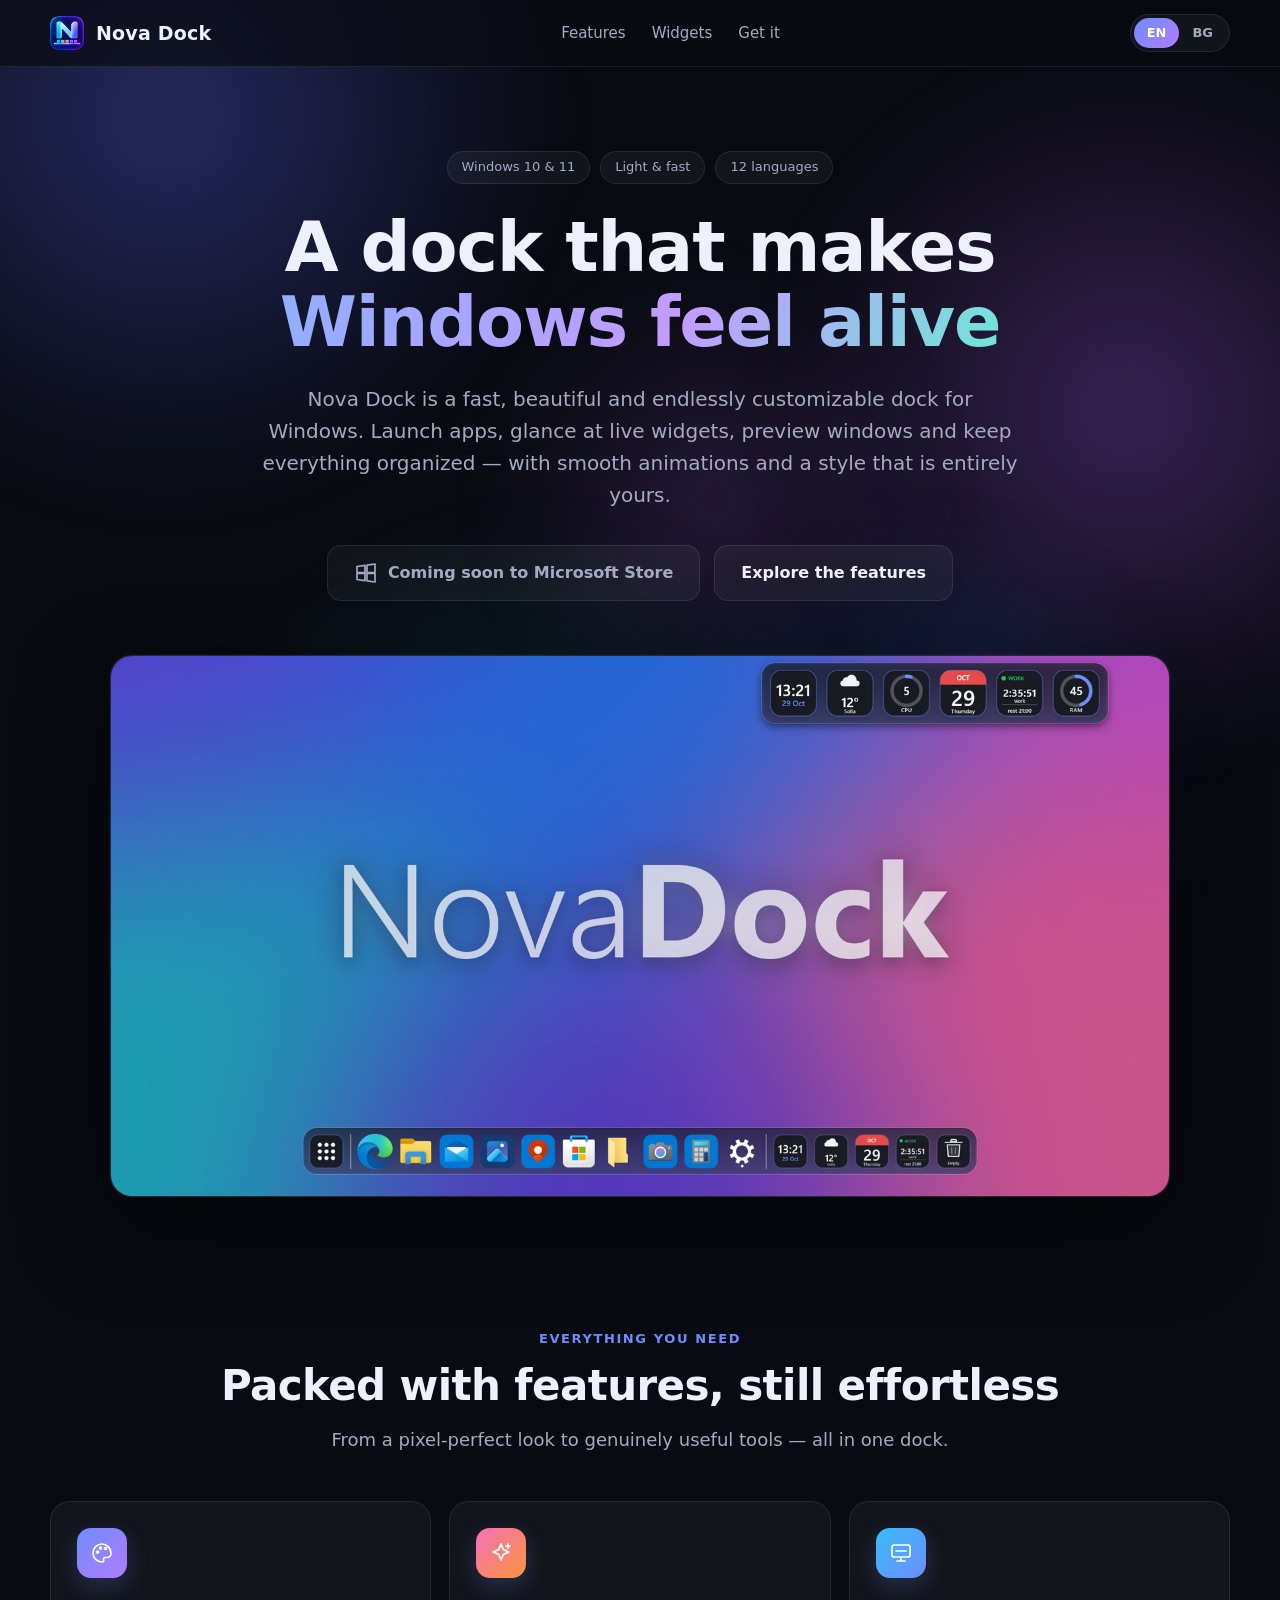
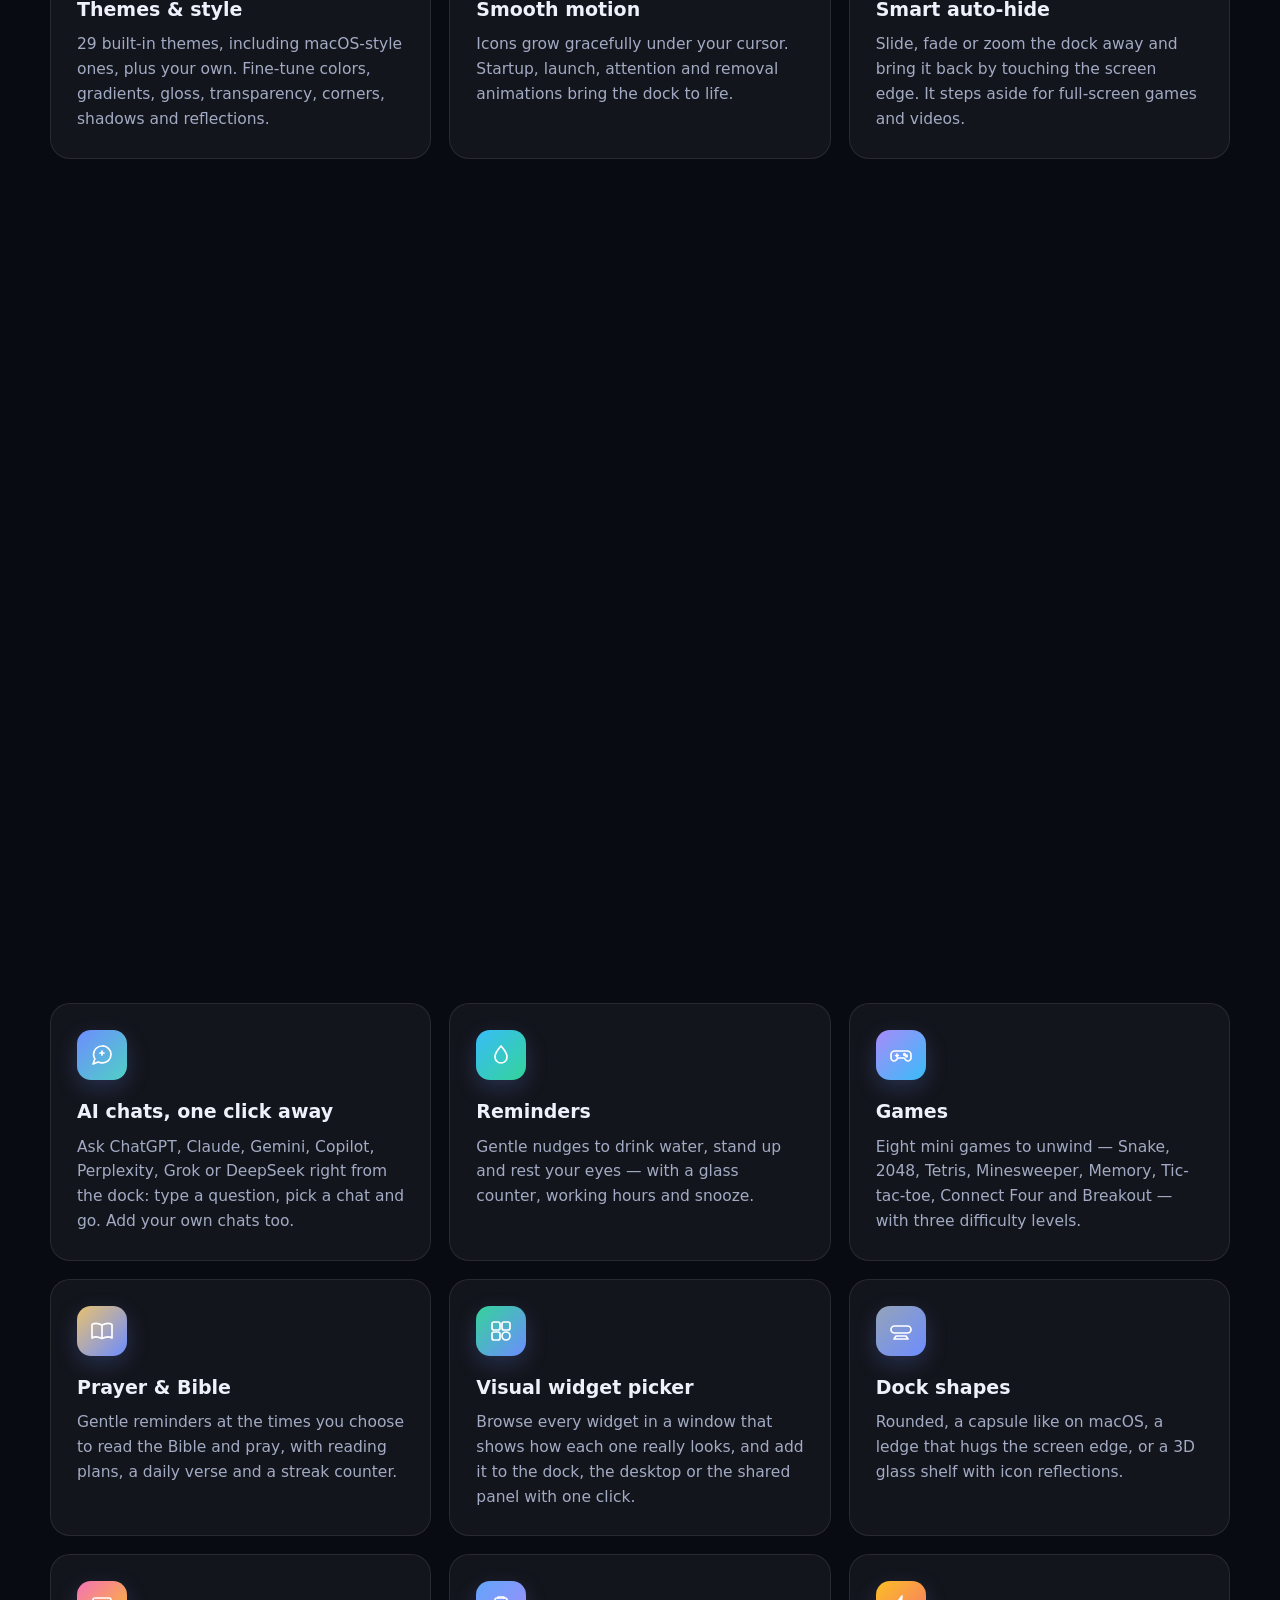
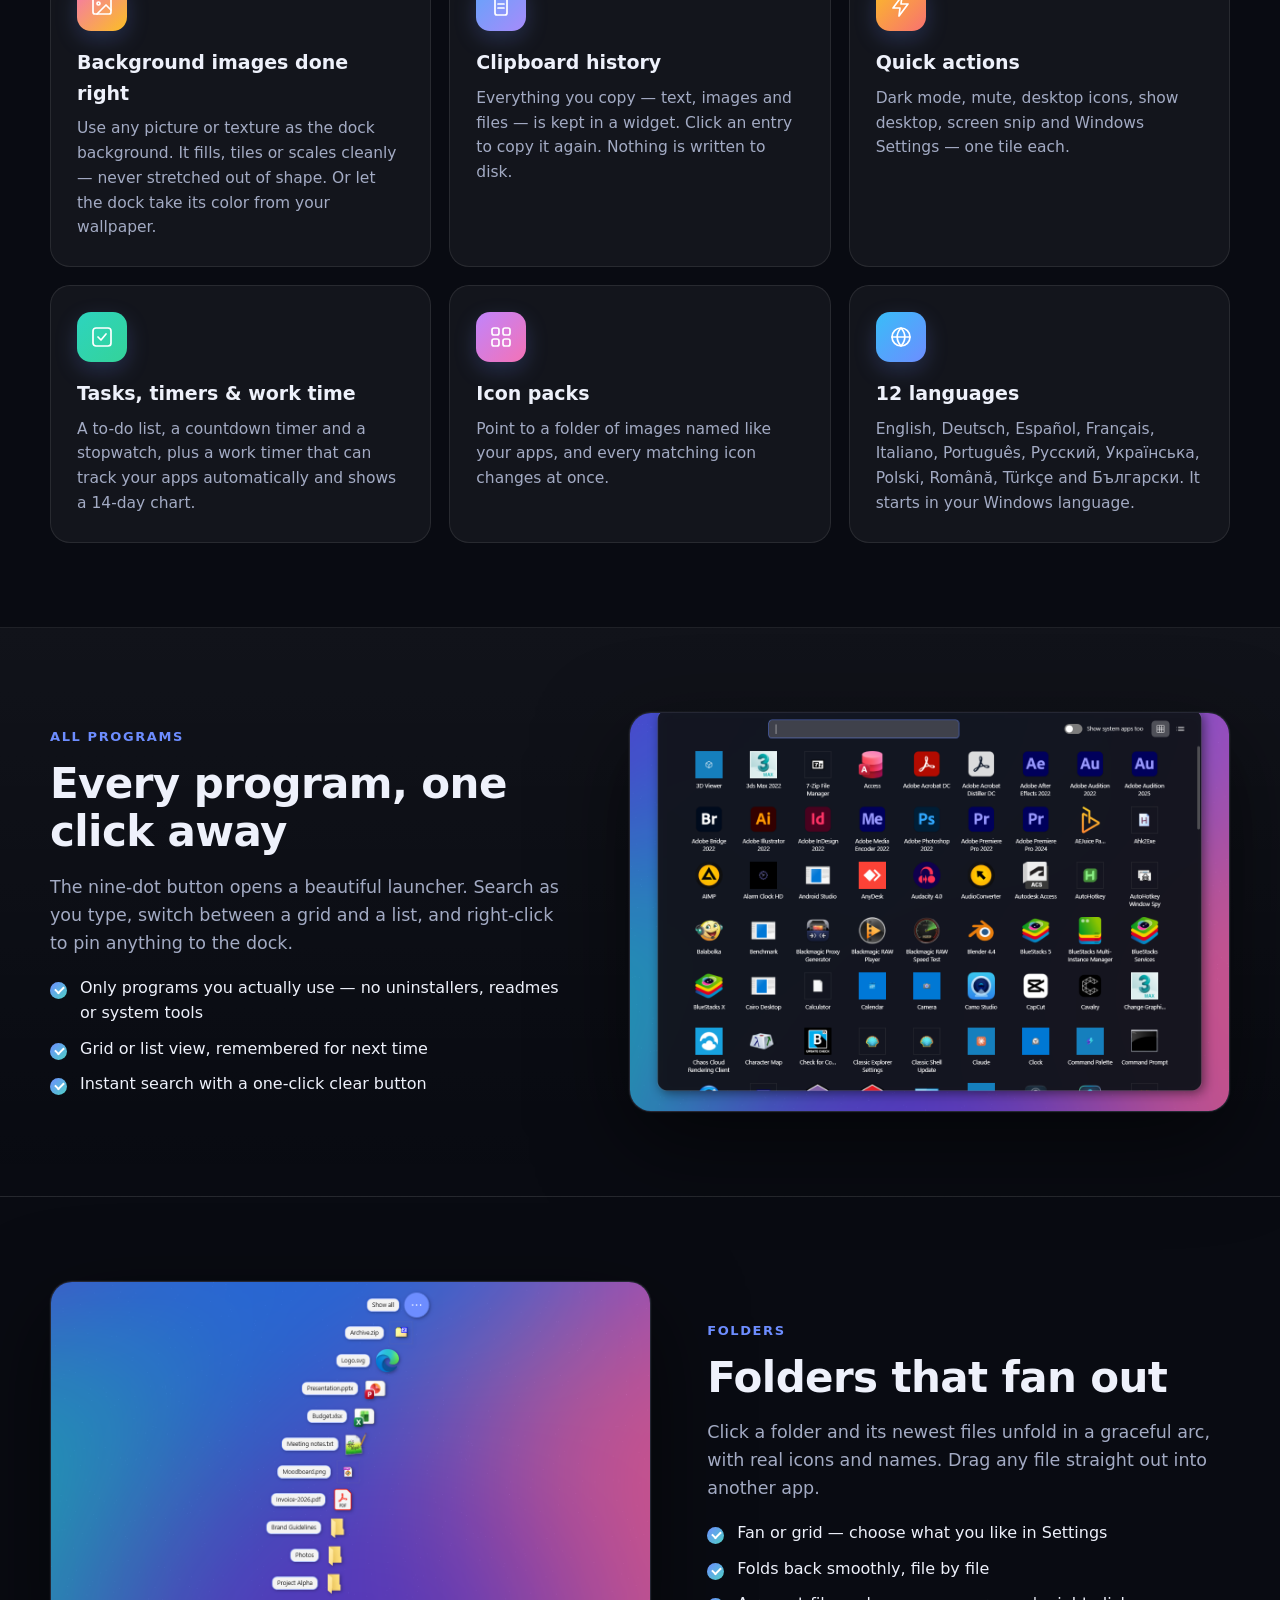
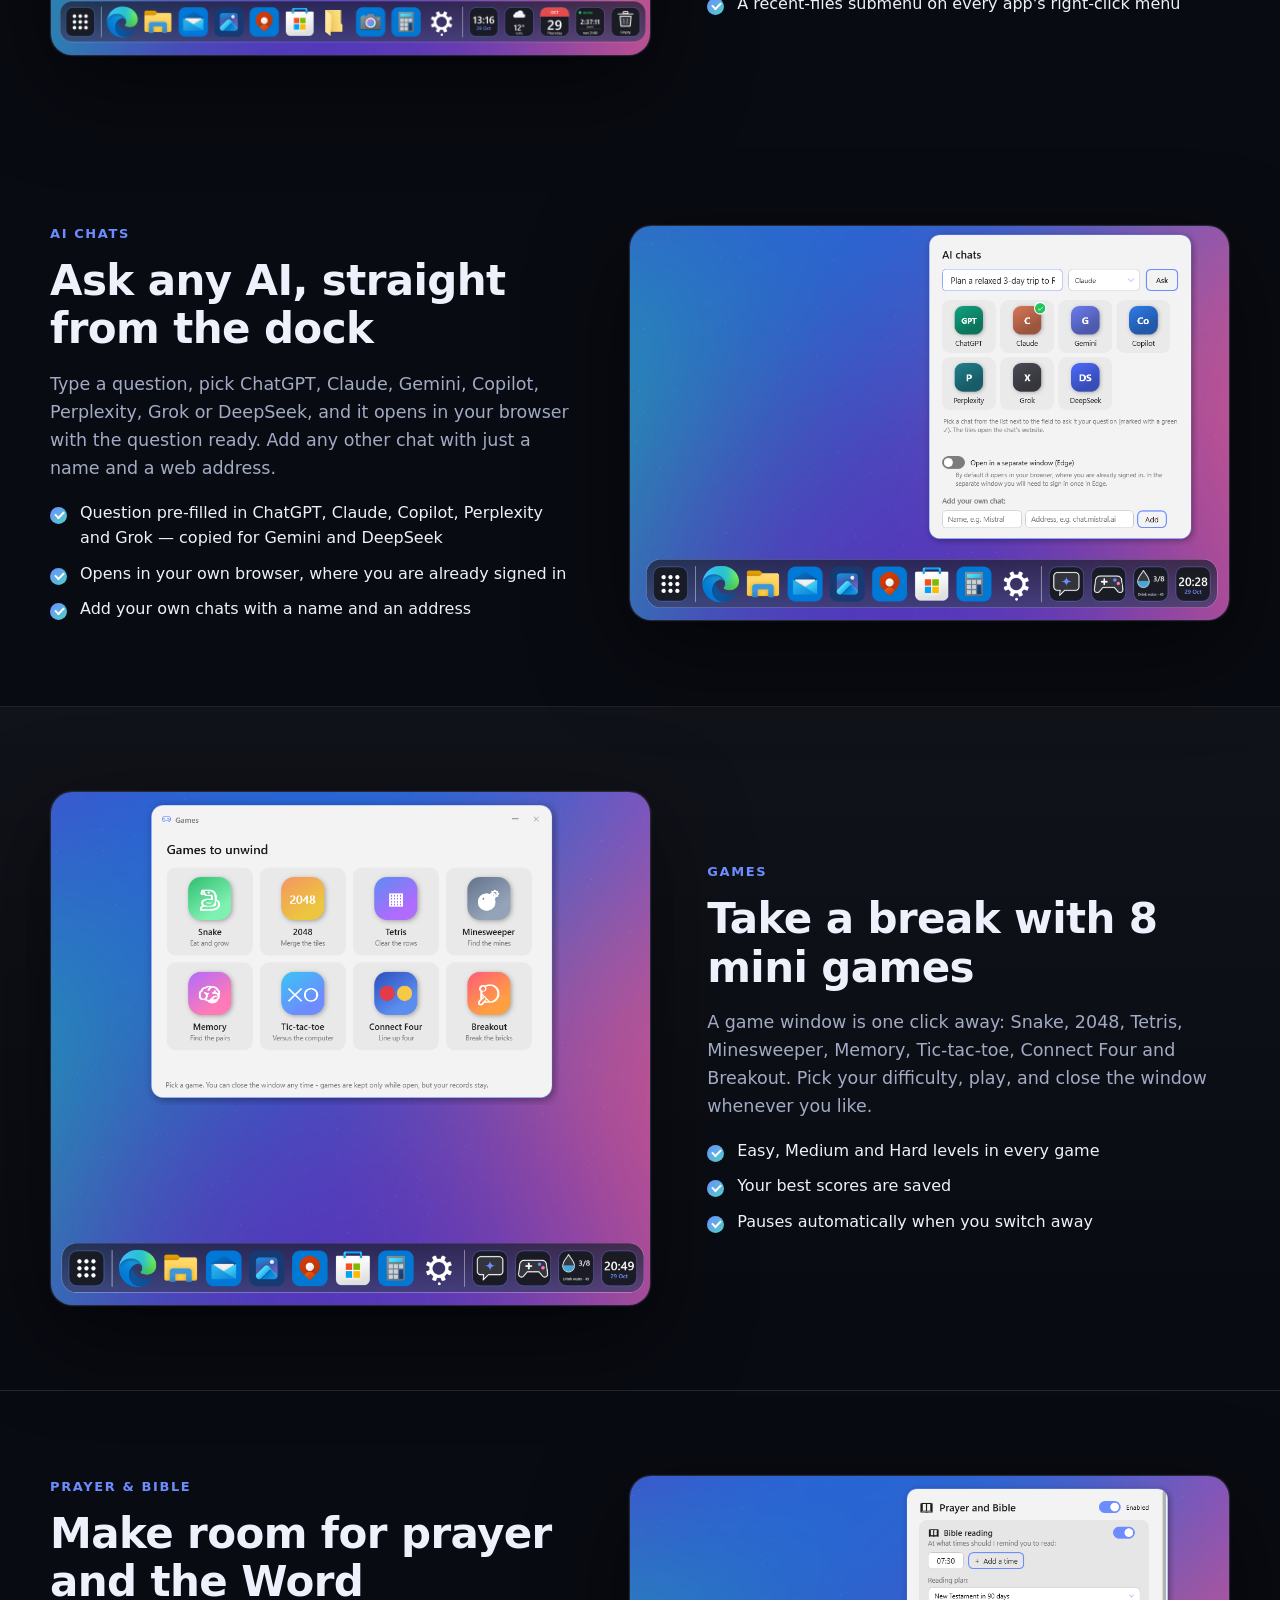
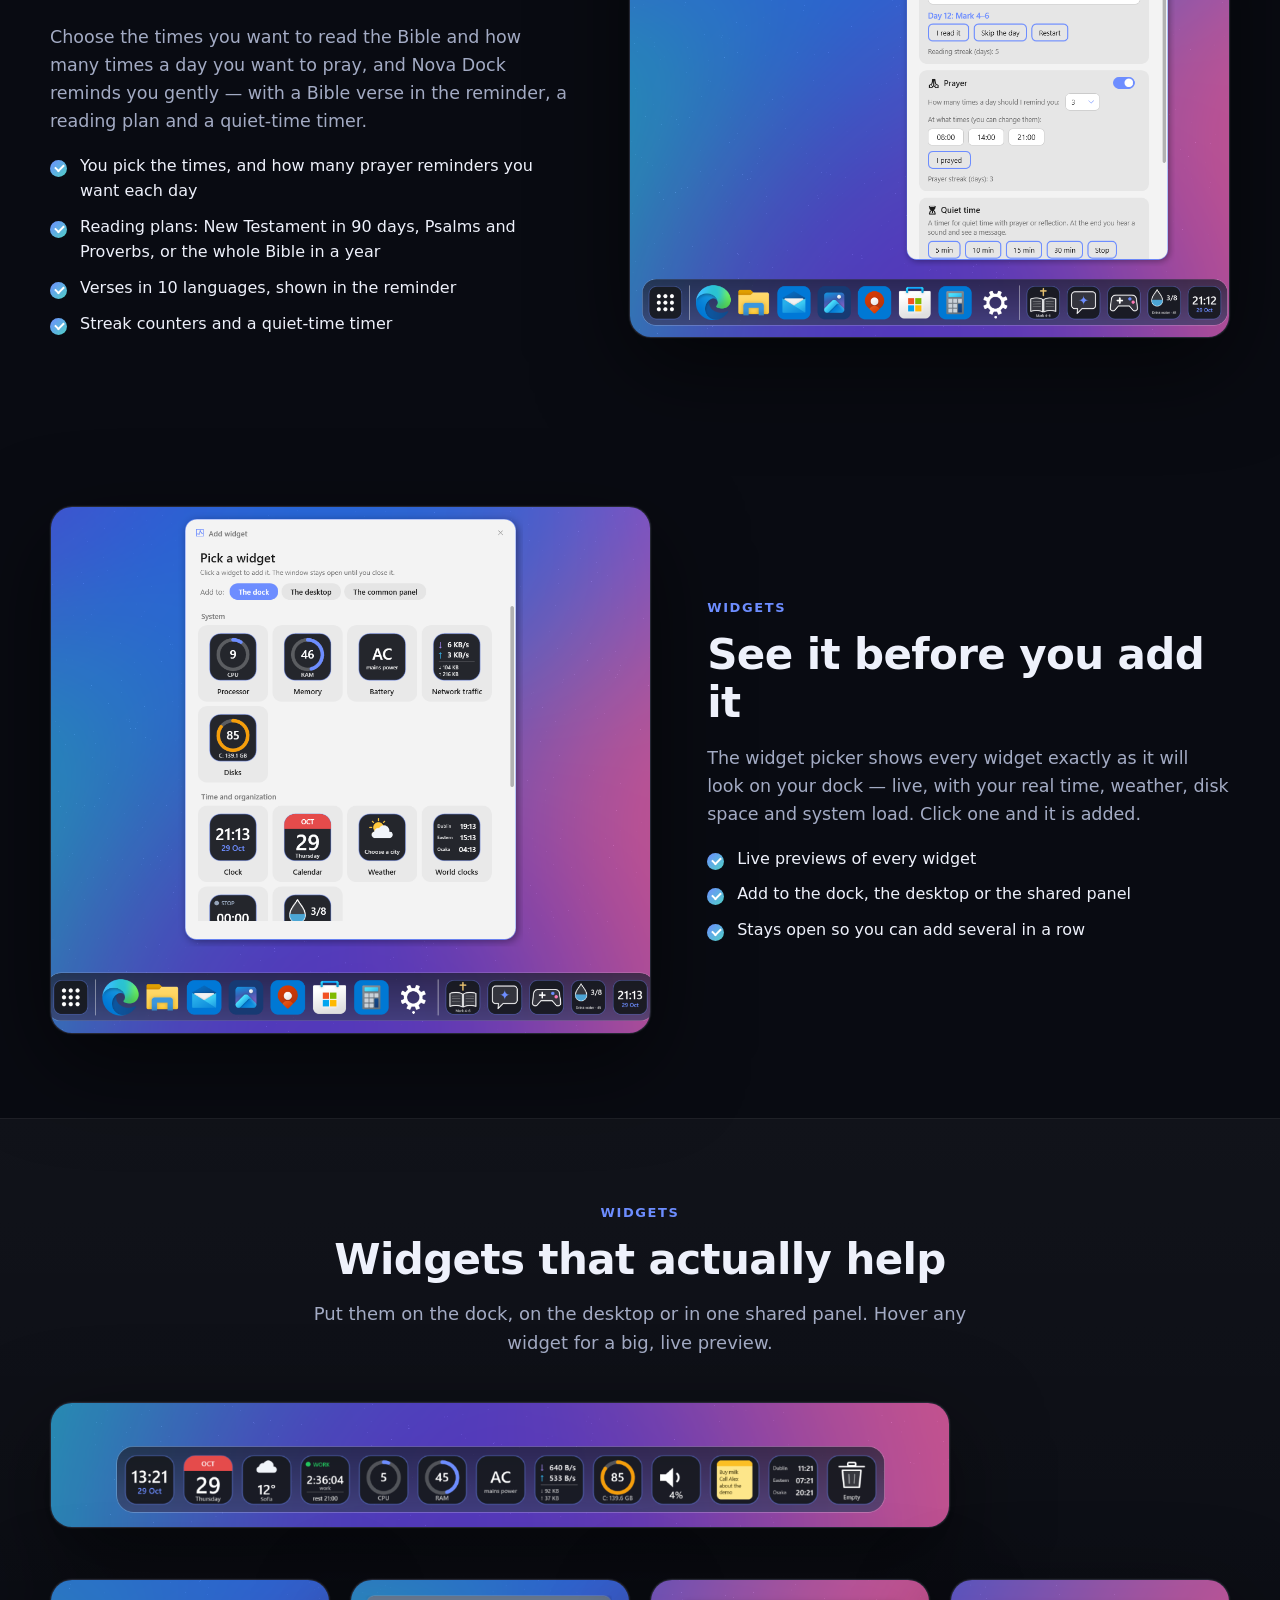
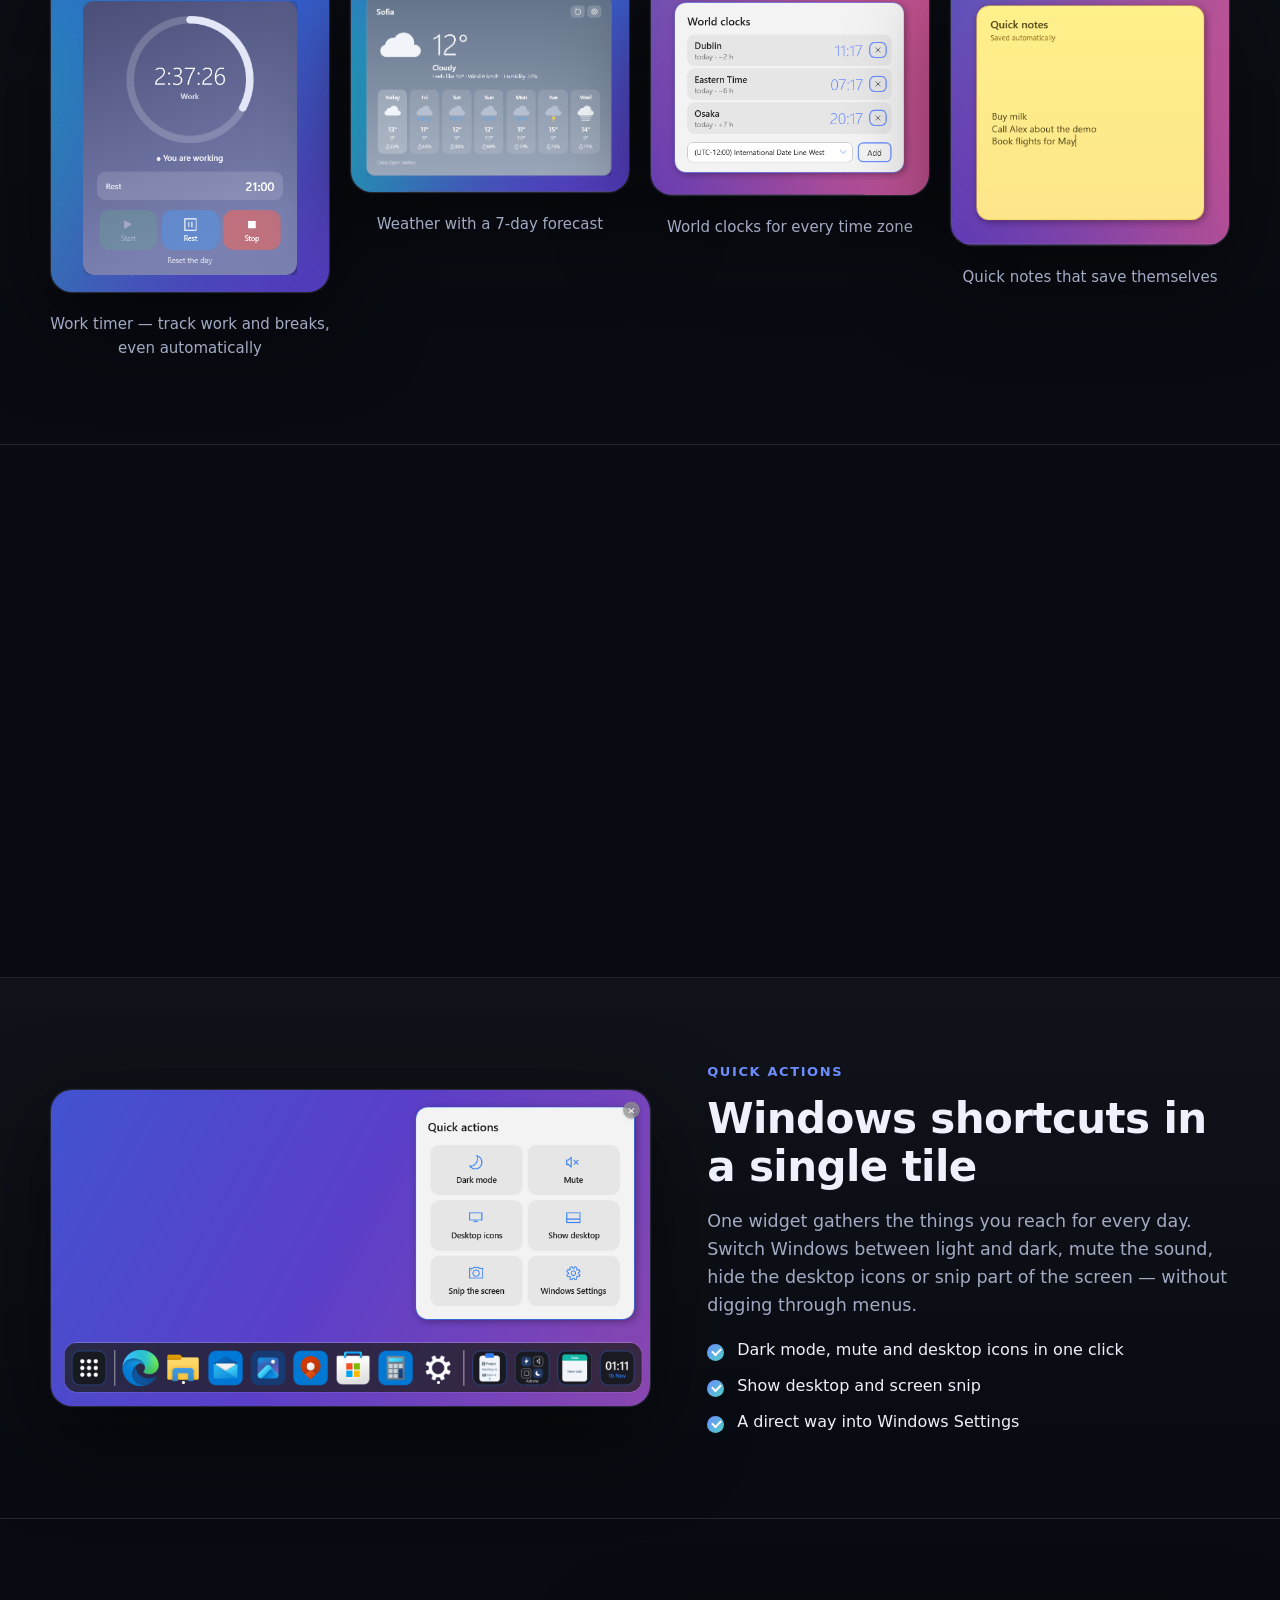
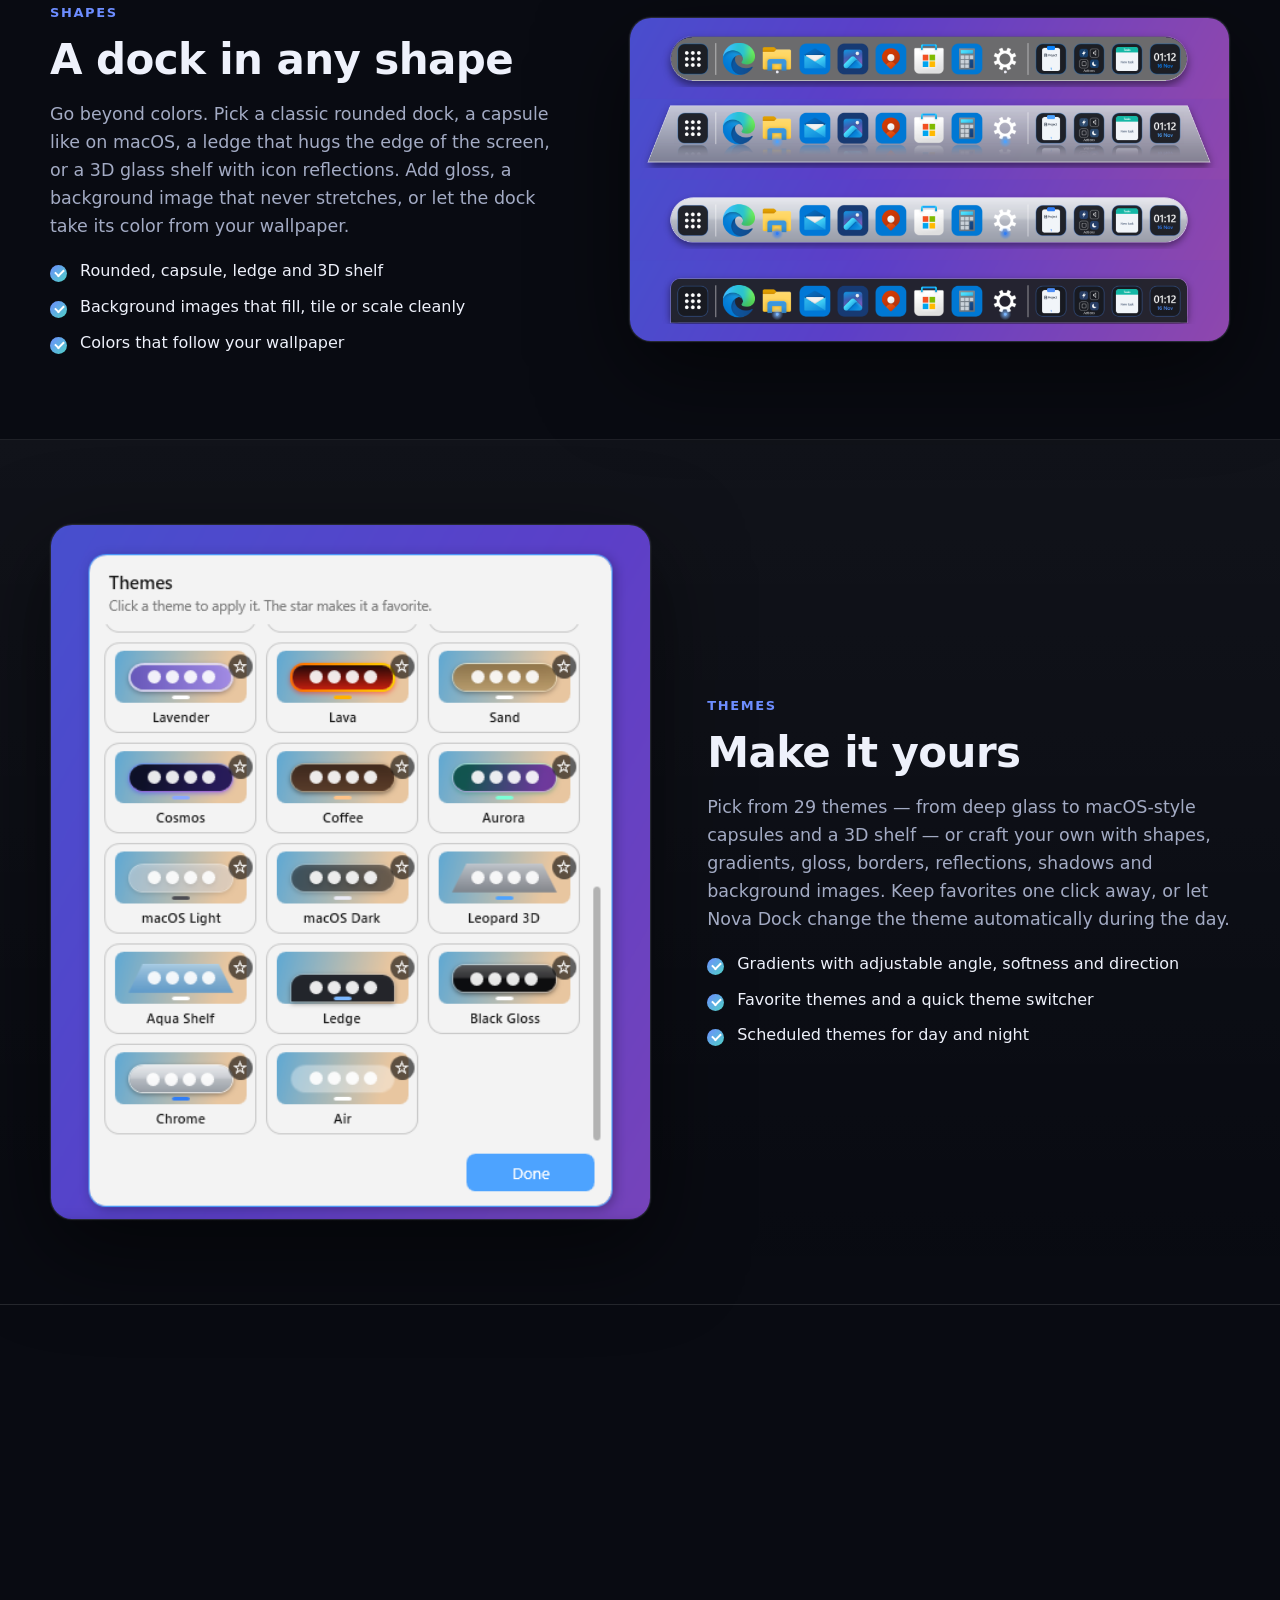
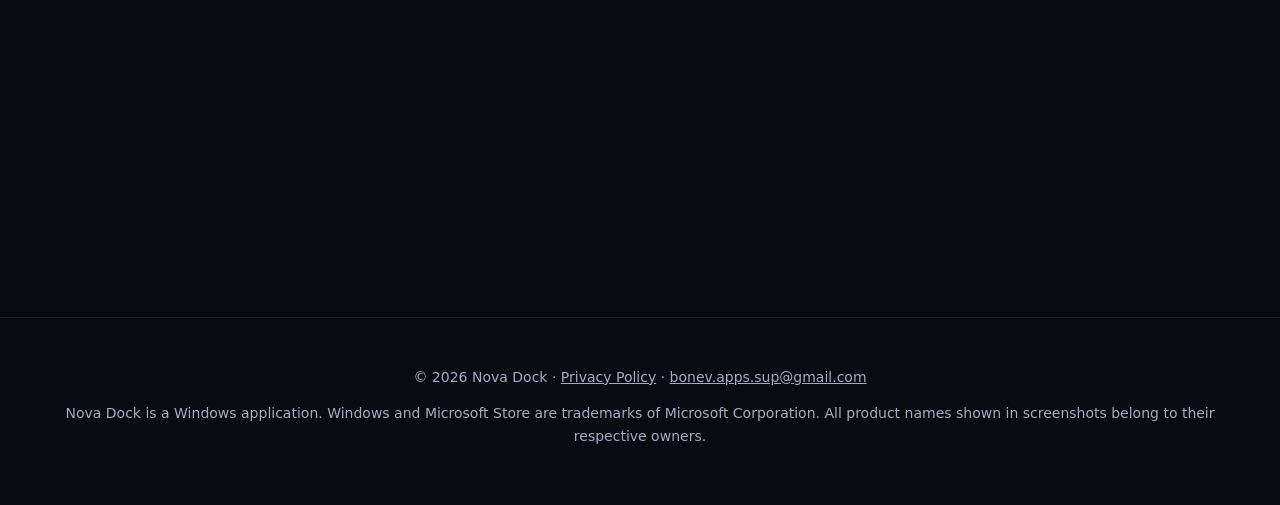
==== commit c427e51f: "Add Privacy Policy page (EN/BG), footer links and support email Co-Authored-By: Claude Sonnet 5.5 <n" ====
--- a/index.html
+++ b/index.html
@@ -303,7 +303,7 @@
 
 <footer>
   <div class="wrap">
-    <p>© <span id="year">2026</span> Nova Dock</p>
+    <p>© <span id="year">2026</span> Nova Dock · <a href="privacy.html" data-i18n="foot.privacy">Privacy Policy</a> · <a href="mailto:bonev.apps.sup@gmail.com">bonev.apps.sup@gmail.com</a></p>
     <p data-i18n="foot.text"></p>
   </div>
 </footer>
--- a/css/style.css
+++ b/css/style.css
@@ -250,3 +250,15 @@
   .trail { display: none; }
   .reveal { opacity: 1; transform: none; transition: none; }
 }
+
+.legal { padding: 64px 0 80px; position: relative; }
+.legal .wrap { max-width: 760px; }
+.legal h1 { font-size: clamp(32px, 5vw, 44px); margin: 0 0 6px; }
+.legal h2 { font-size: 20px; margin: 34px 0 8px; }
+.legal p, .legal li { color: var(--dim); line-height: 1.7; }
+.legal ul { padding-left: 20px; }
+.legal li { margin-bottom: 10px; }
+.legal strong { color: inherit; }
+.legal a, footer a { color: inherit; text-decoration: underline; }
+.legal .upd { font-size: 14px; }
+html[lang="bg"] .l-en, html:not([lang="bg"]) .l-bg { display: none; }
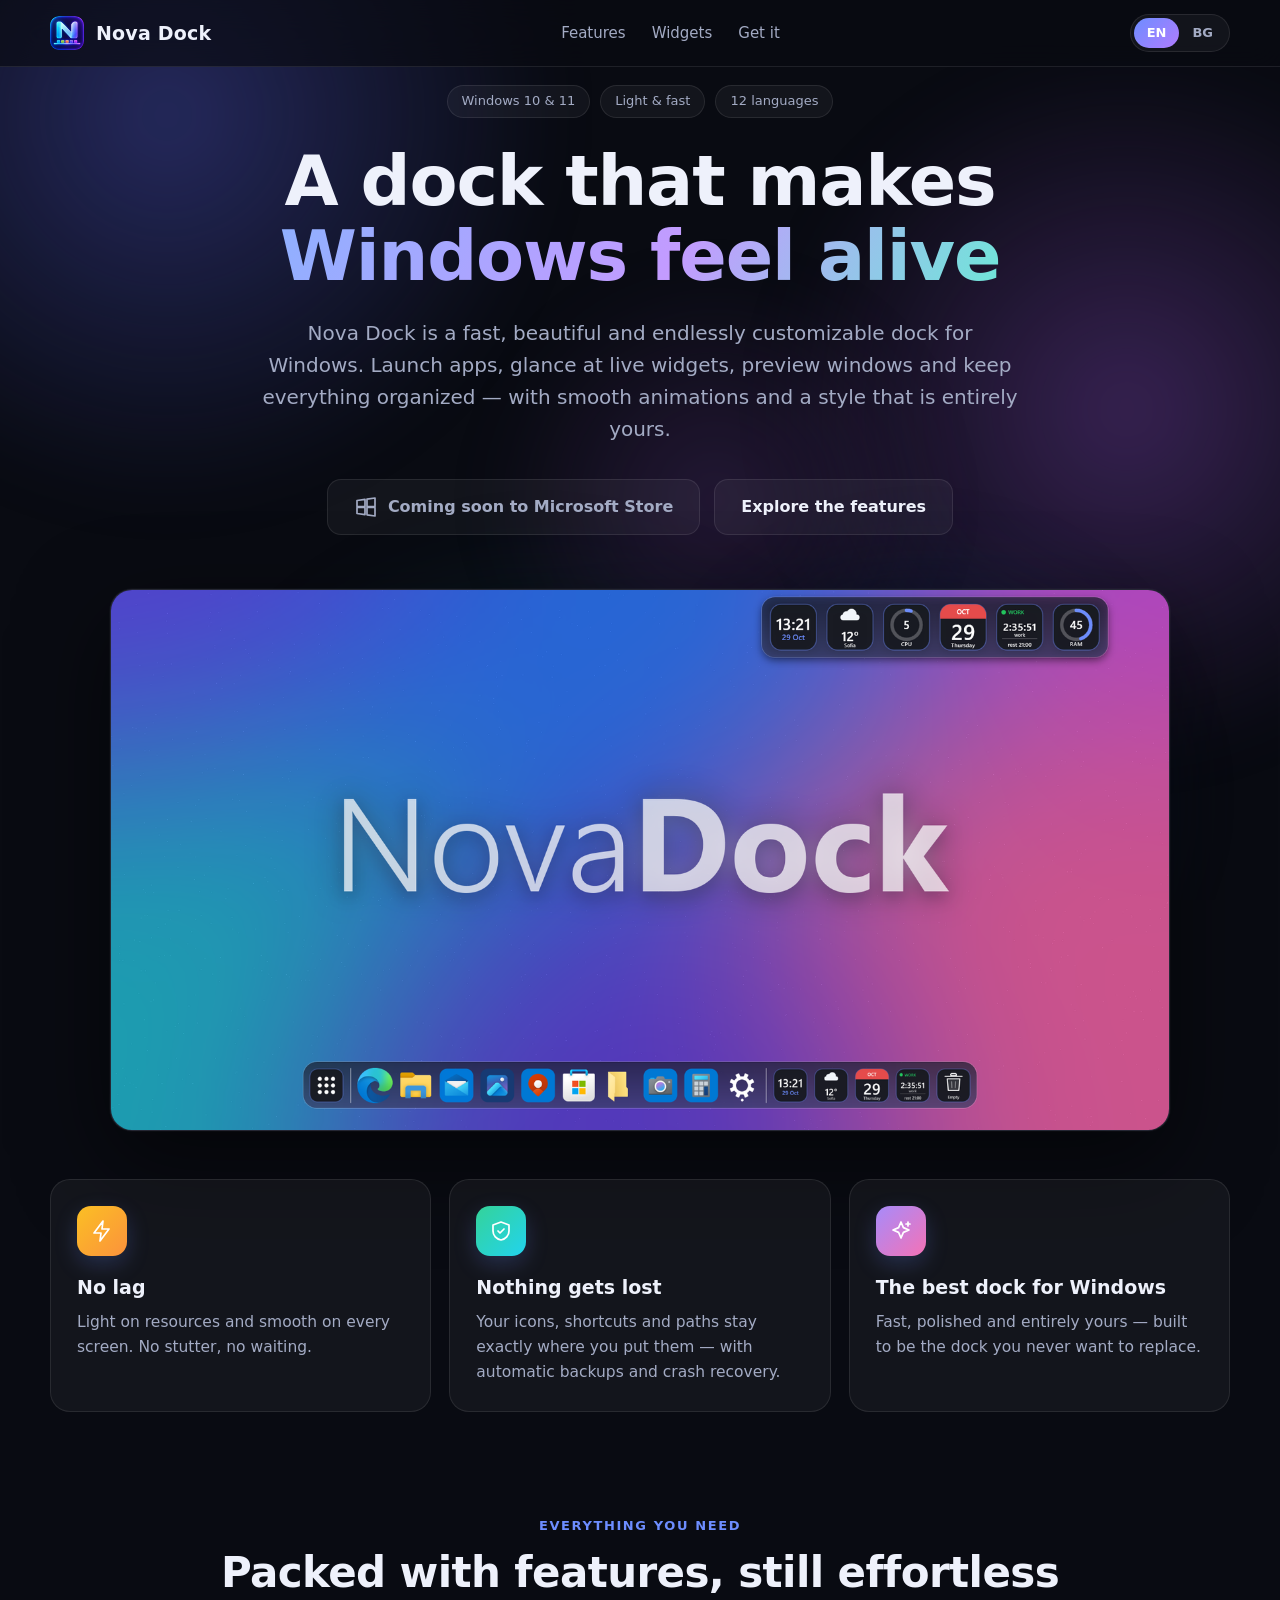
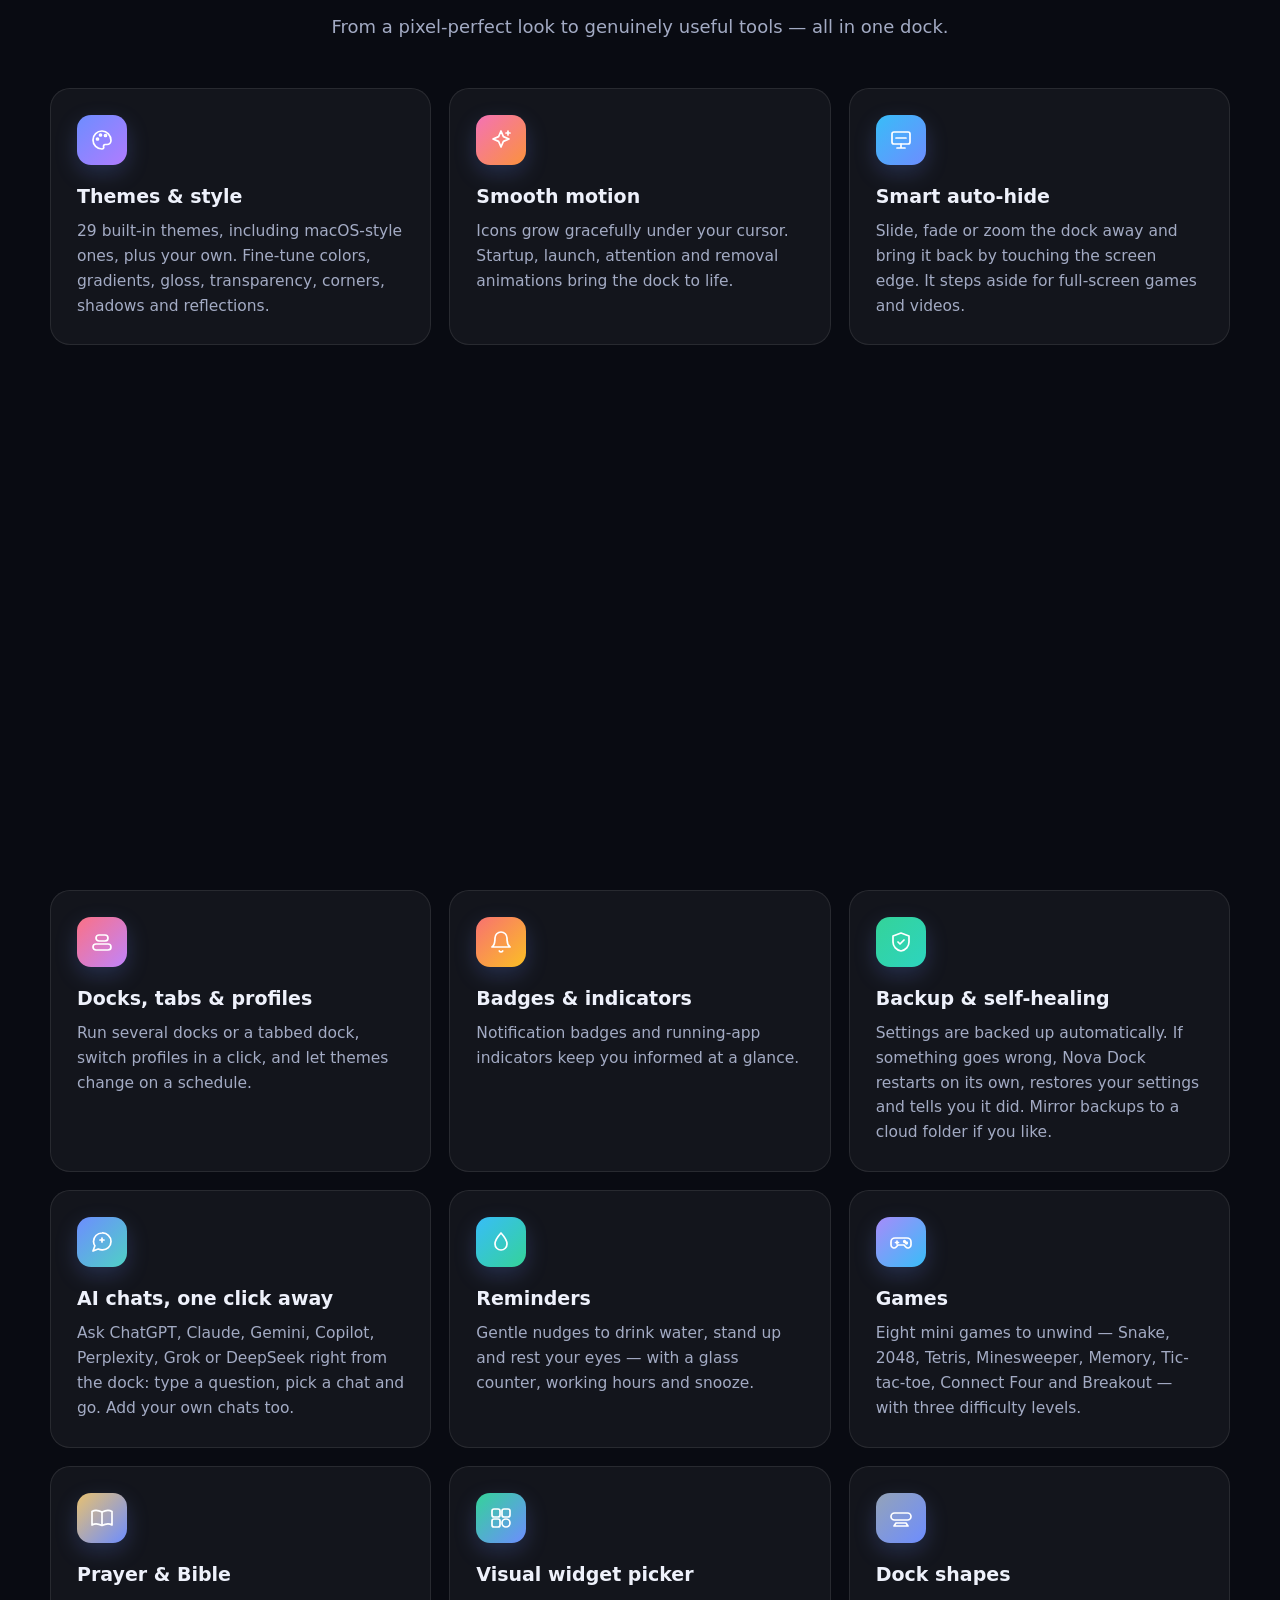
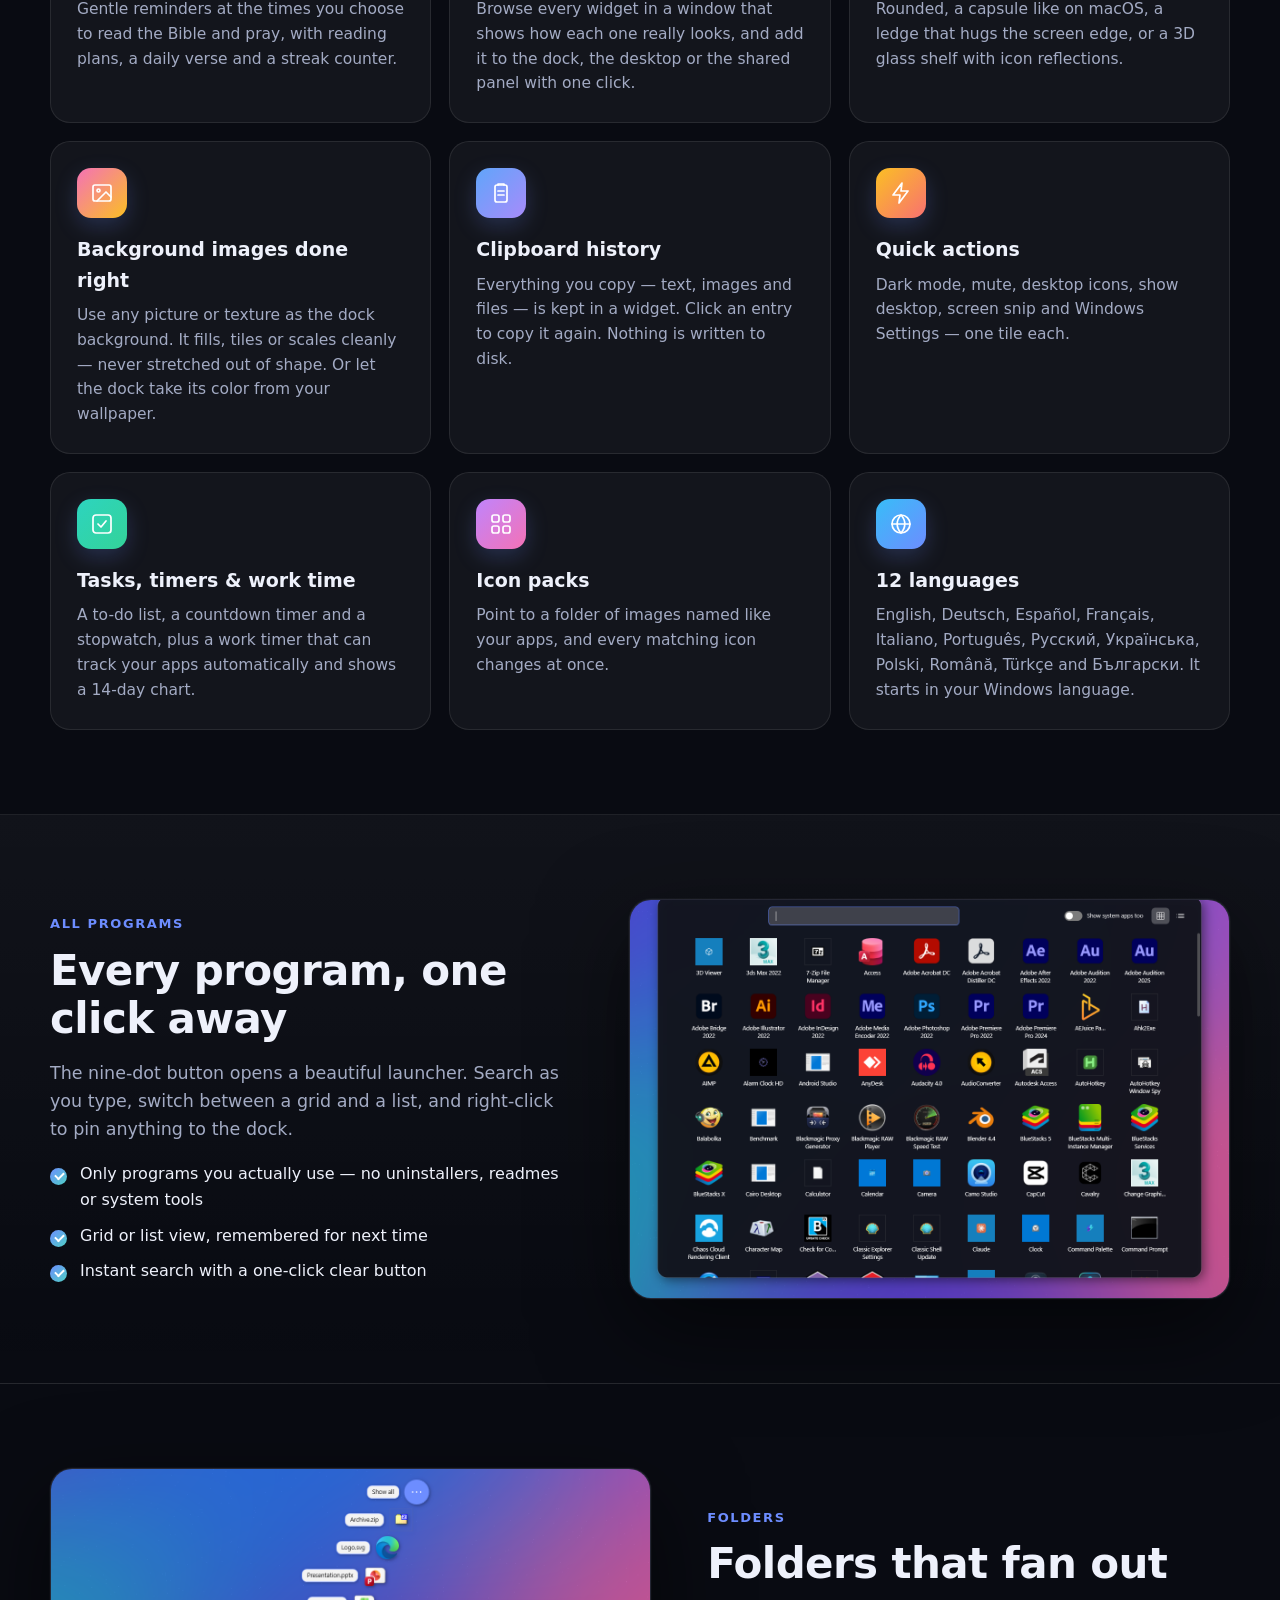
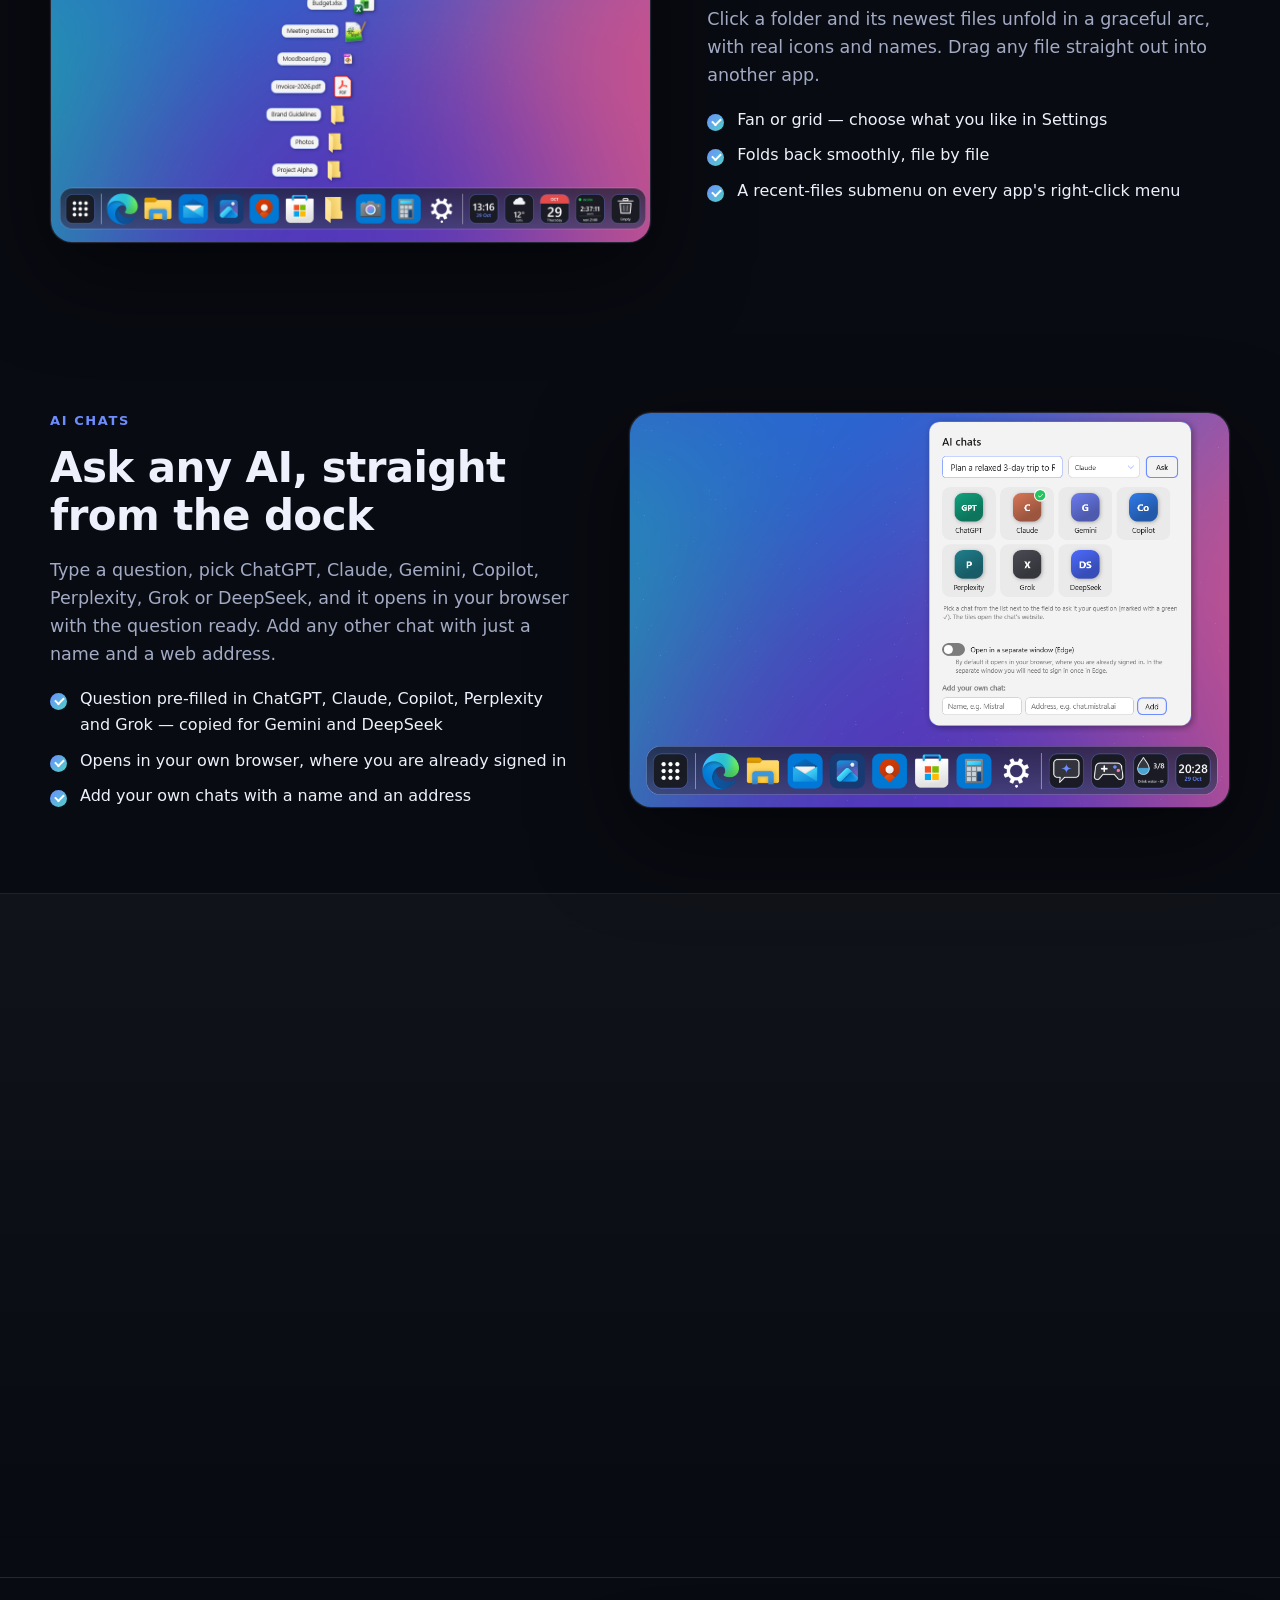
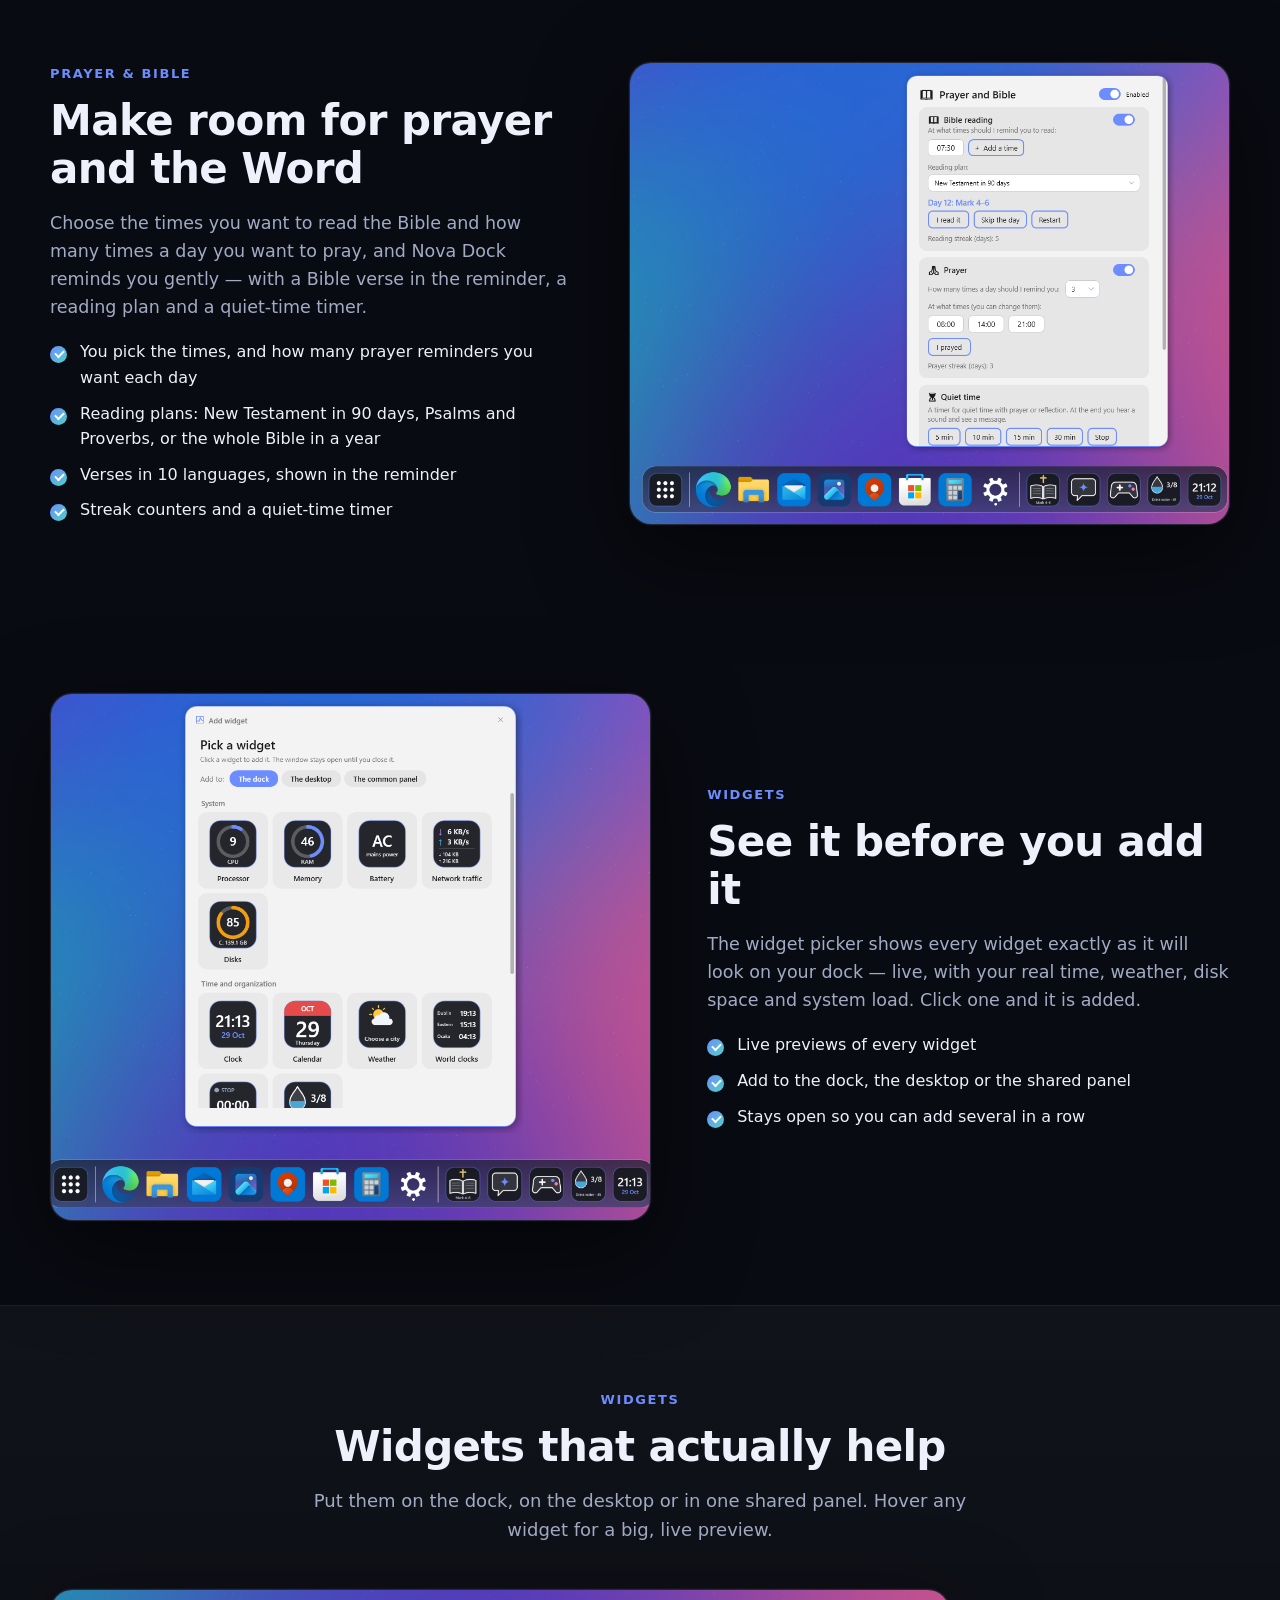
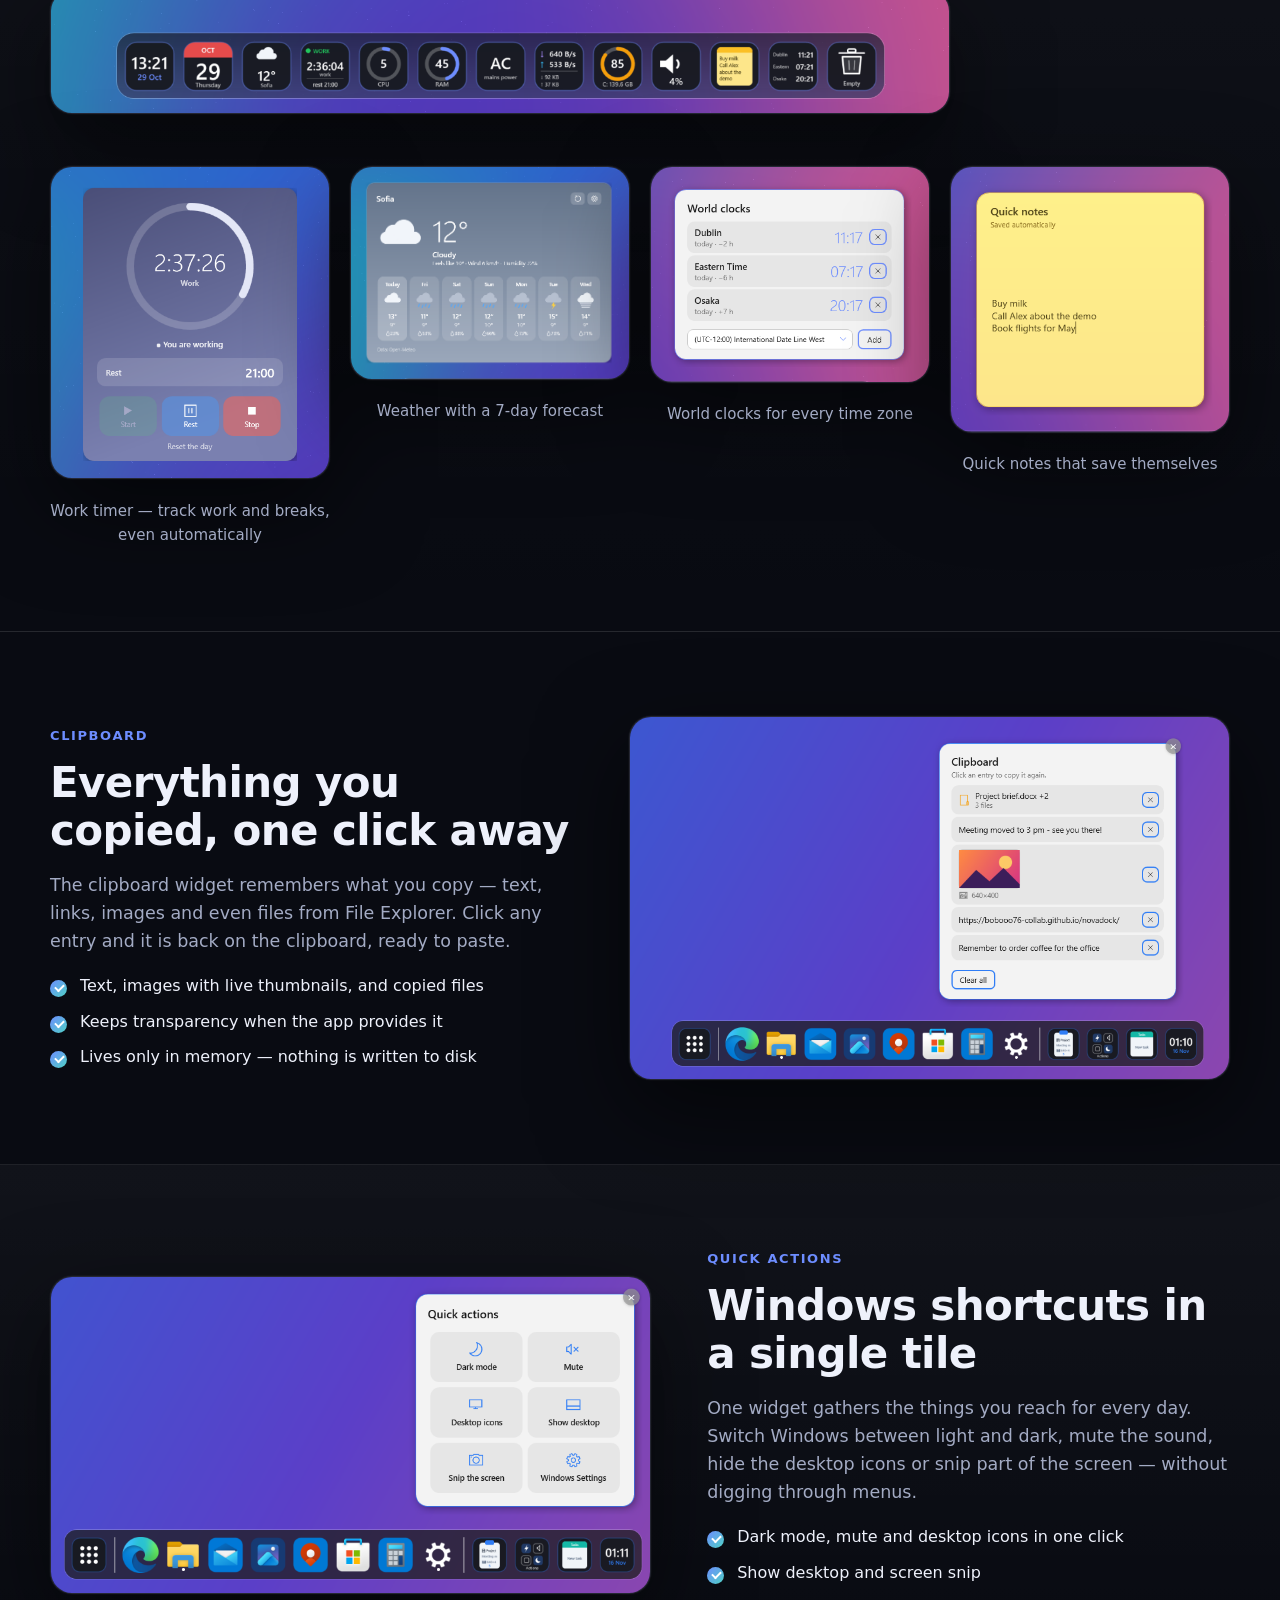
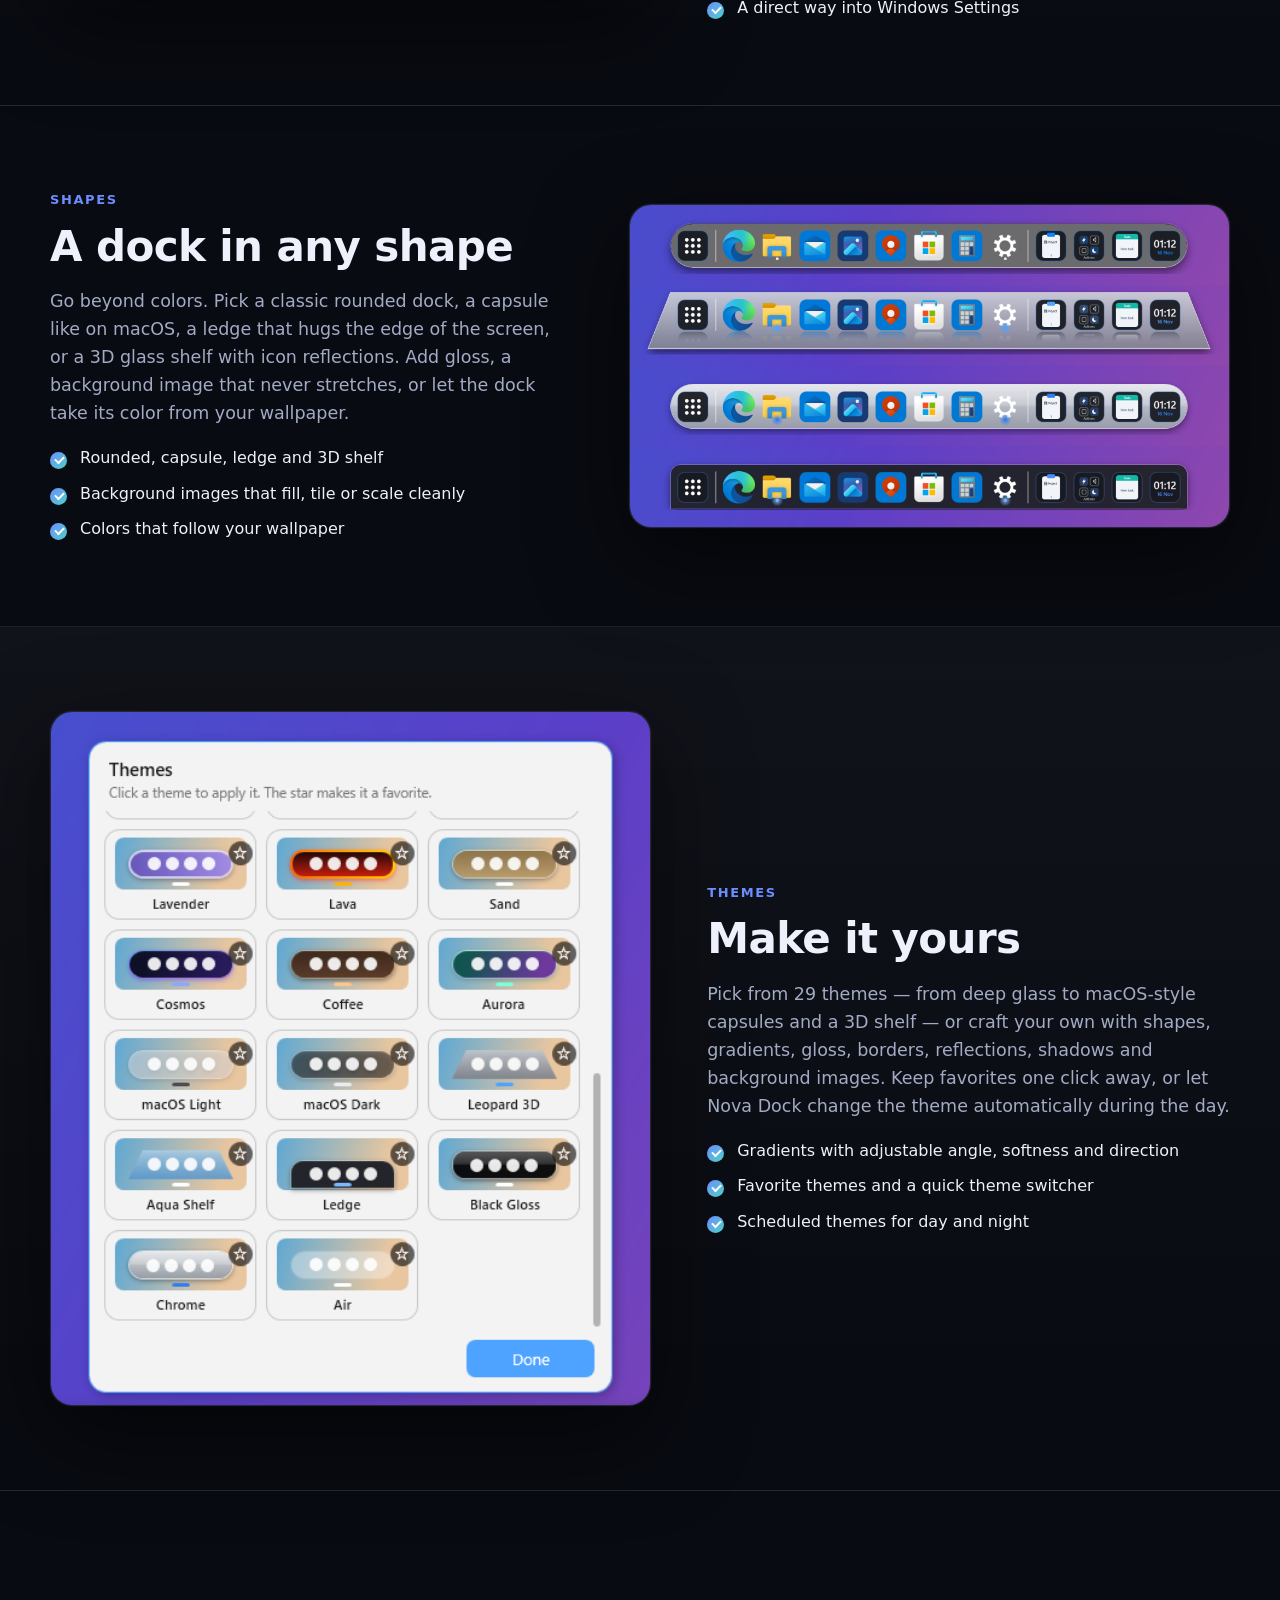
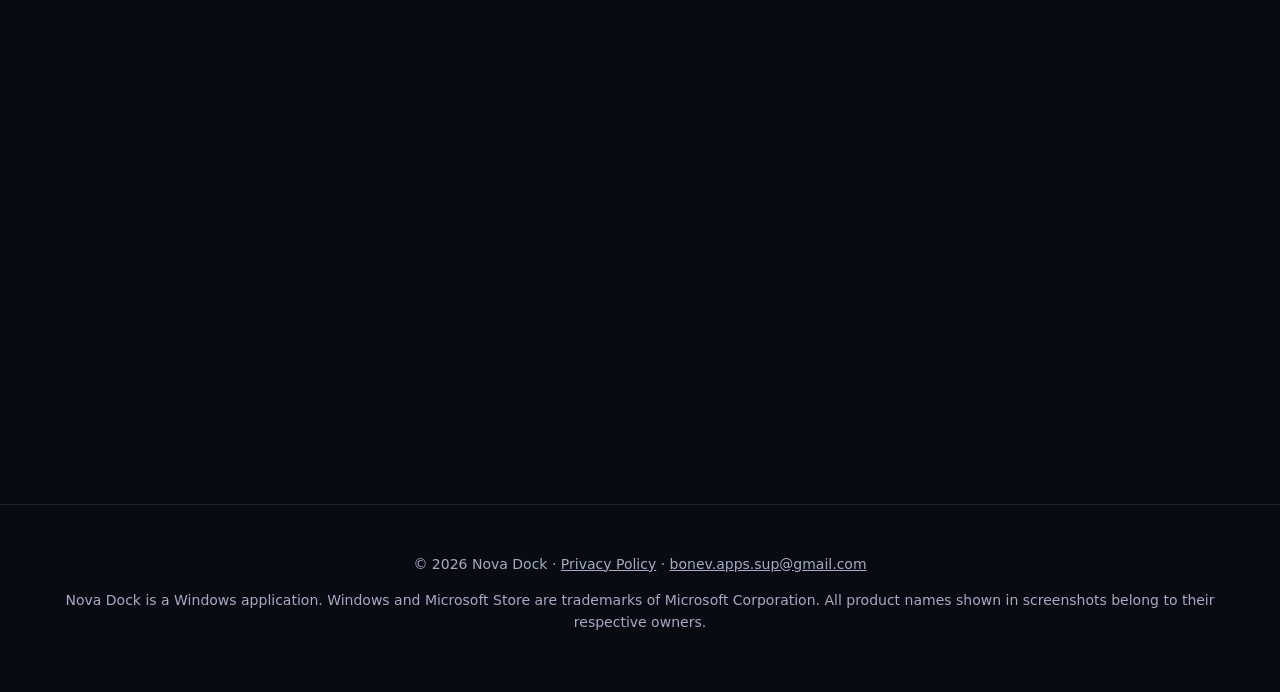
==== commit 36063a20: "Hero: less top spacing; add three short promise cards (EN/BG) Co-Authored-By: Claude Sonnet 5.5 <nor" ====
--- a/index.html
+++ b/index.html
@@ -76,6 +76,16 @@
   </div>
 </header>
 
+<section class="promise">
+  <div class="wrap">
+    <div class="grid">
+      <article class="card reveal"><div class="ico" style="--c1:#fbbf24;--c2:#fb923c"><svg class="i"><use href="#i-bolt"/></svg></div><h3 data-i18n="p1.t">No lag</h3><p data-i18n="p1.d"></p></article>
+      <article class="card reveal"><div class="ico" style="--c1:#34d399;--c2:#22d3ee"><svg class="i"><use href="#i-shield"/></svg></div><h3 data-i18n="p2.t">Nothing gets lost</h3><p data-i18n="p2.d"></p></article>
+      <article class="card reveal"><div class="ico" style="--c1:#a78bfa;--c2:#f472b6"><svg class="i"><use href="#i-spark"/></svg></div><h3 data-i18n="p3.t">The best dock</h3><p data-i18n="p3.d"></p></article>
+    </div>
+  </div>
+</section>
+
 <section id="features">
   <div class="wrap">
     <div class="center reveal">
--- a/css/style.css
+++ b/css/style.css
@@ -124,7 +124,7 @@
 }
 .lang button.on { background: linear-gradient(135deg, var(--accent), var(--accent-2)); color: #fff; }
 
-.hero { text-align: center; padding: 84px 0 40px; }
+.hero { text-align: center; padding: 18px 0 40px; }
 
 .chips { display: flex; justify-content: center; flex-wrap: wrap; gap: 10px; margin-bottom: 26px; }
 .chip {
@@ -241,7 +241,7 @@
   .split, .split.rev { grid-template-columns: 1fr; gap: 32px; }
   .split.rev .text { order: 0; }
   section { padding: 60px 0; }
-  .hero { padding-top: 56px; }
+  .hero { padding-top: 14px; }
 }
 
 @media (prefers-reduced-motion: reduce) {
@@ -262,3 +262,6 @@
 .legal a, footer a { color: inherit; text-decoration: underline; }
 .legal .upd { font-size: 14px; }
 html[lang="bg"] .l-en, html:not([lang="bg"]) .l-bg { display: none; }
+
+.promise { padding: 0 0 20px; }
+.promise .grid { margin-top: 0; grid-template-columns: repeat(auto-fit, minmax(260px, 1fr)); }
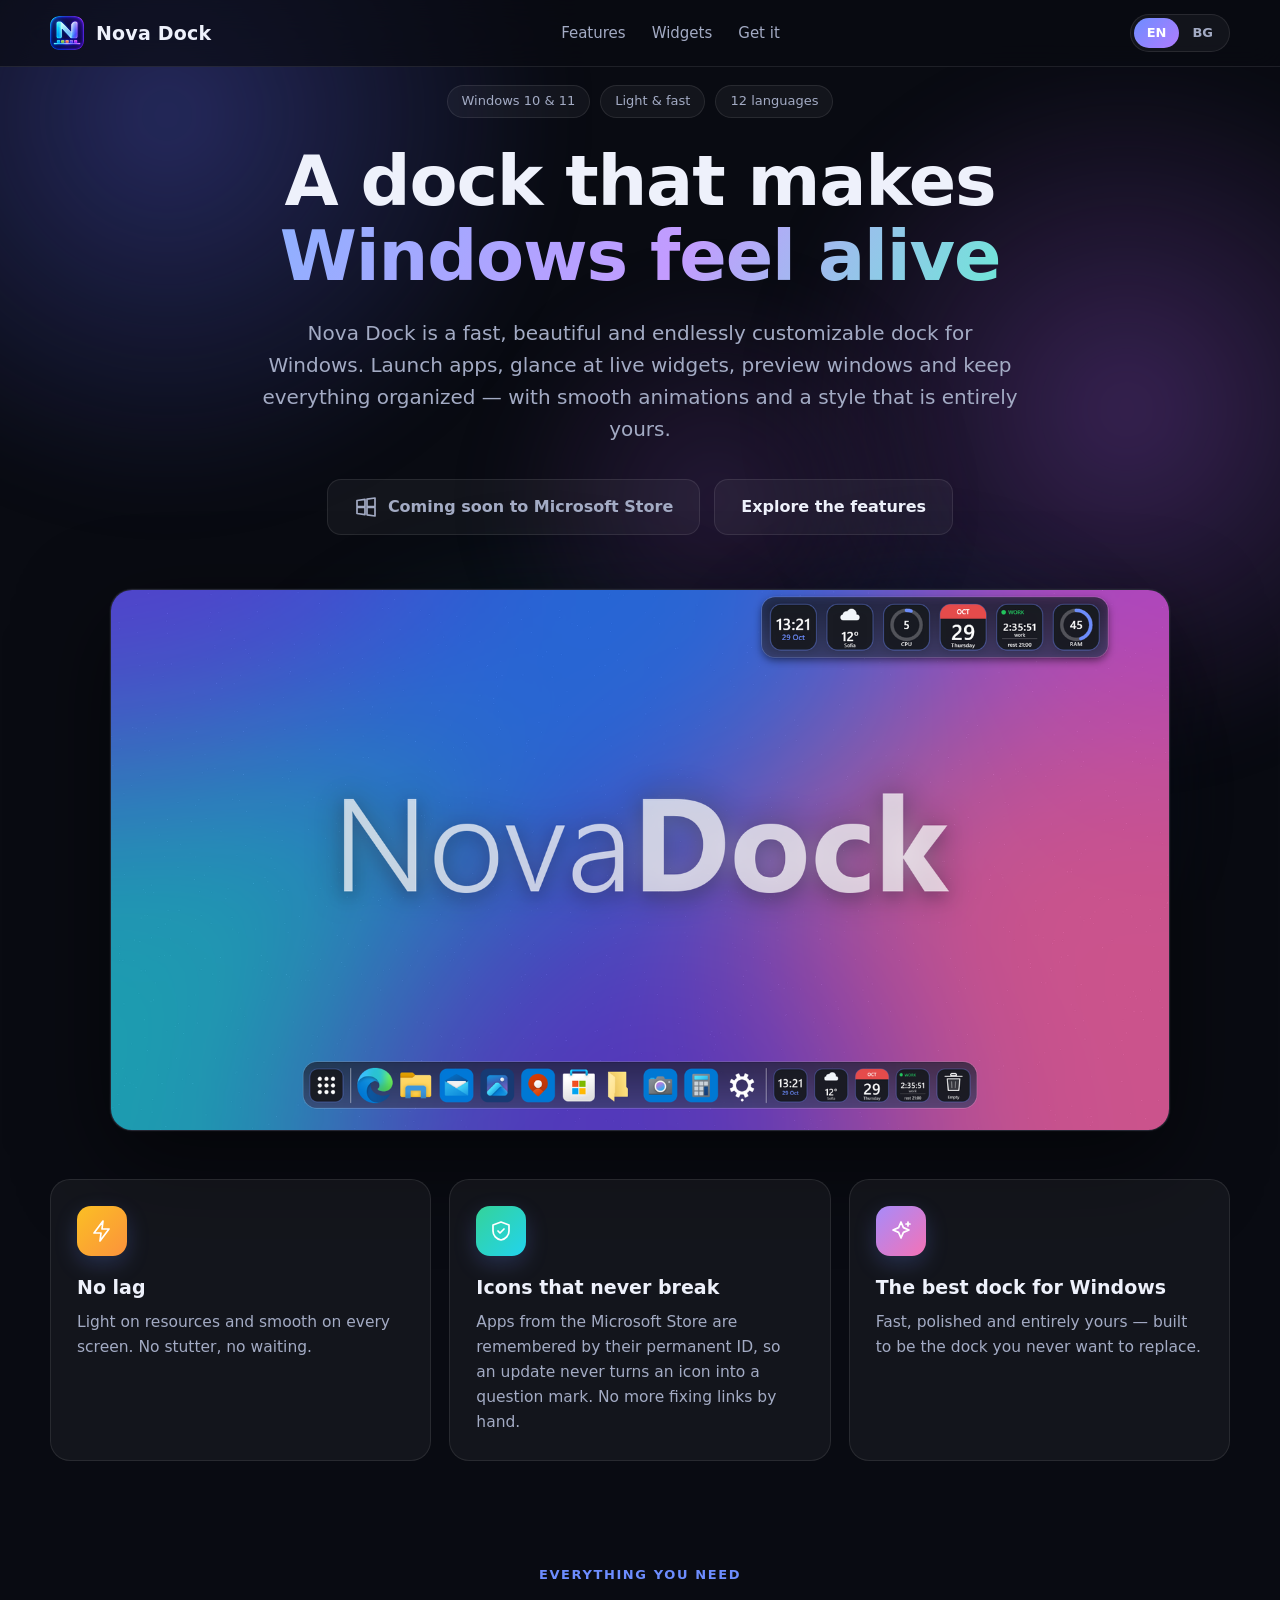
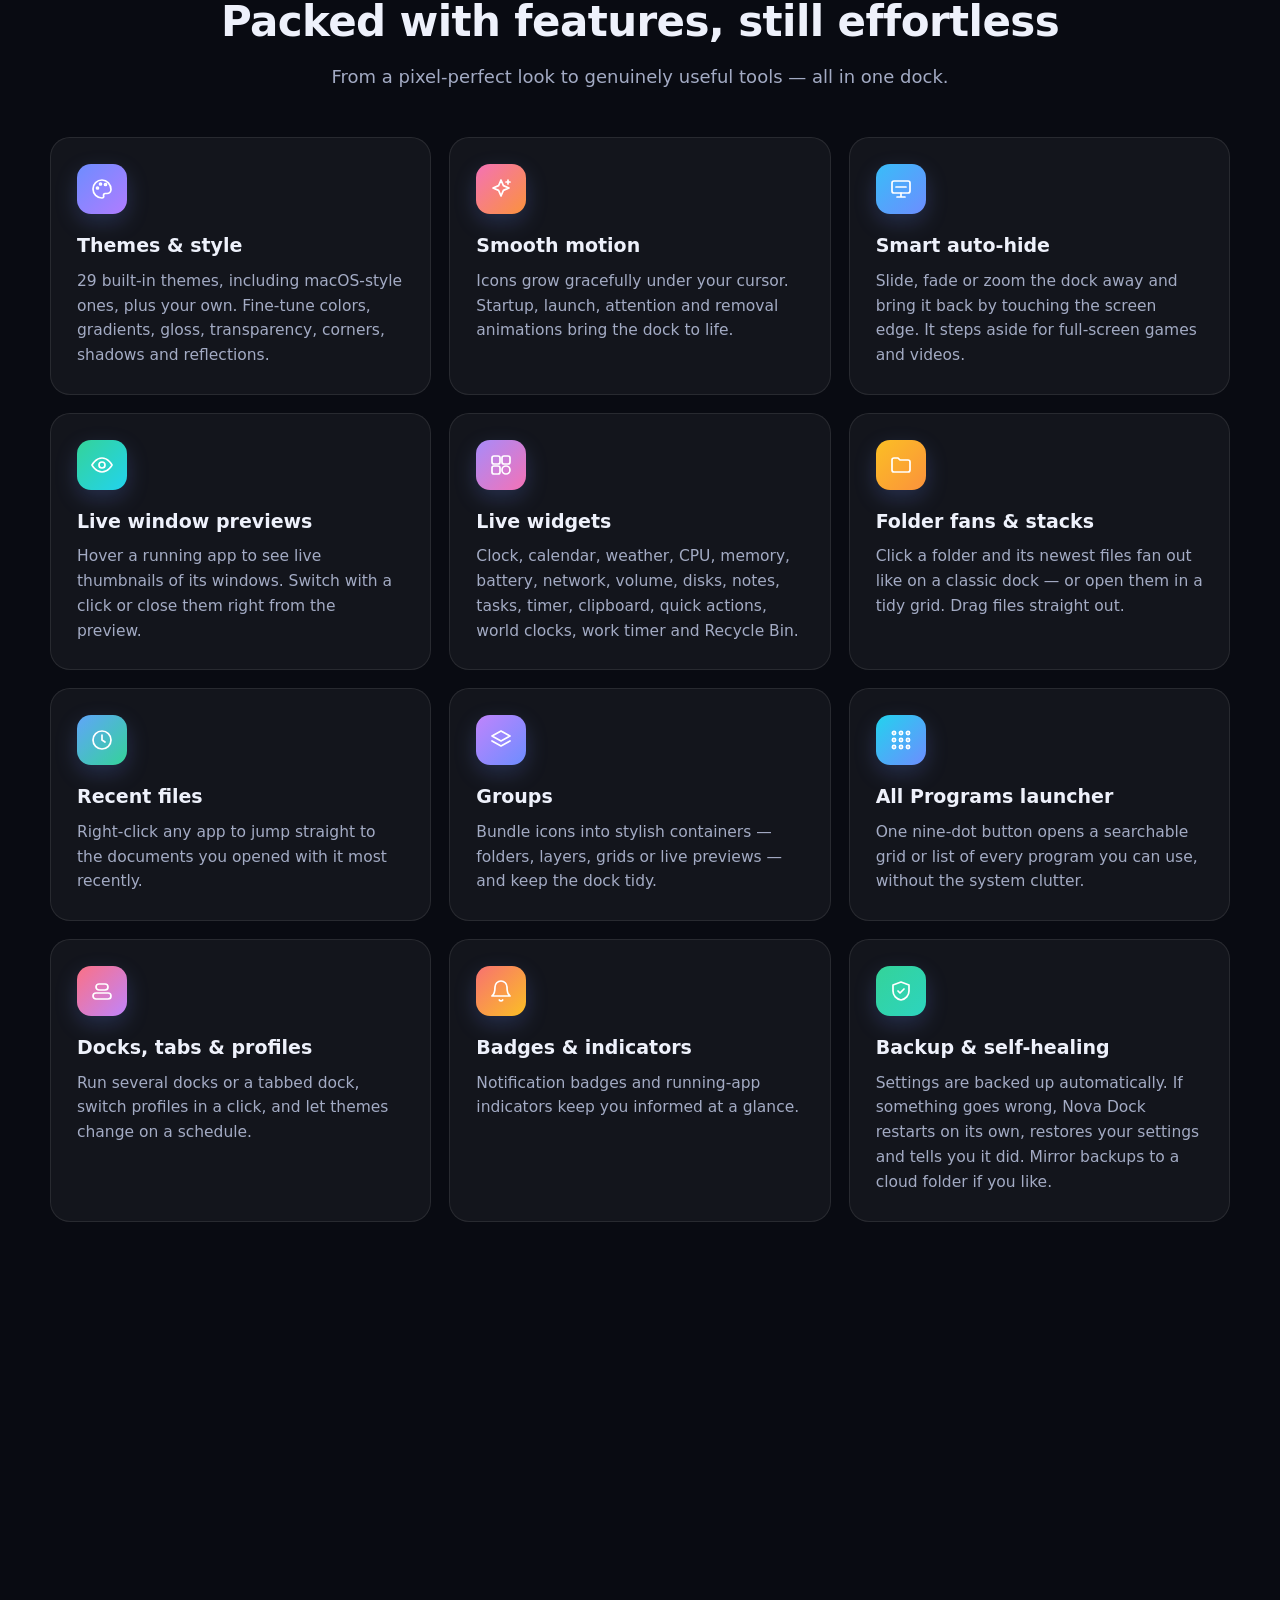
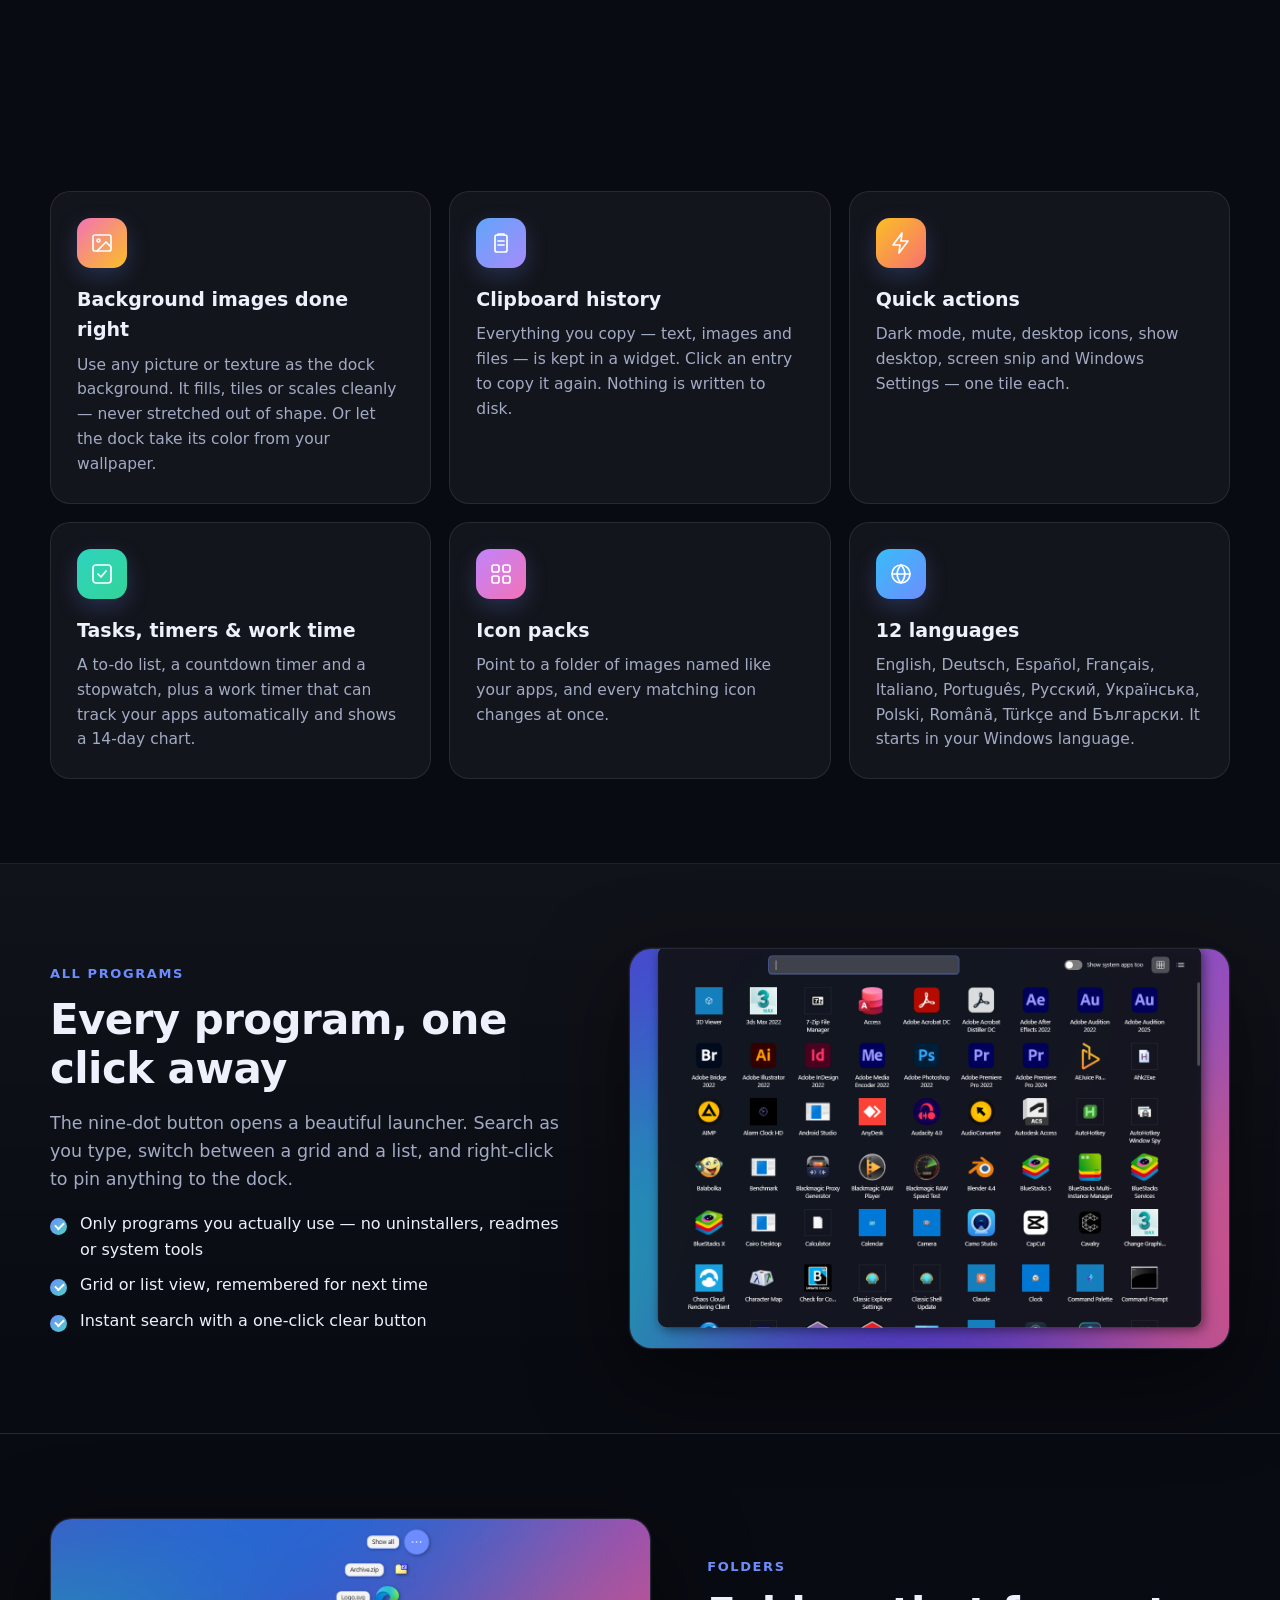
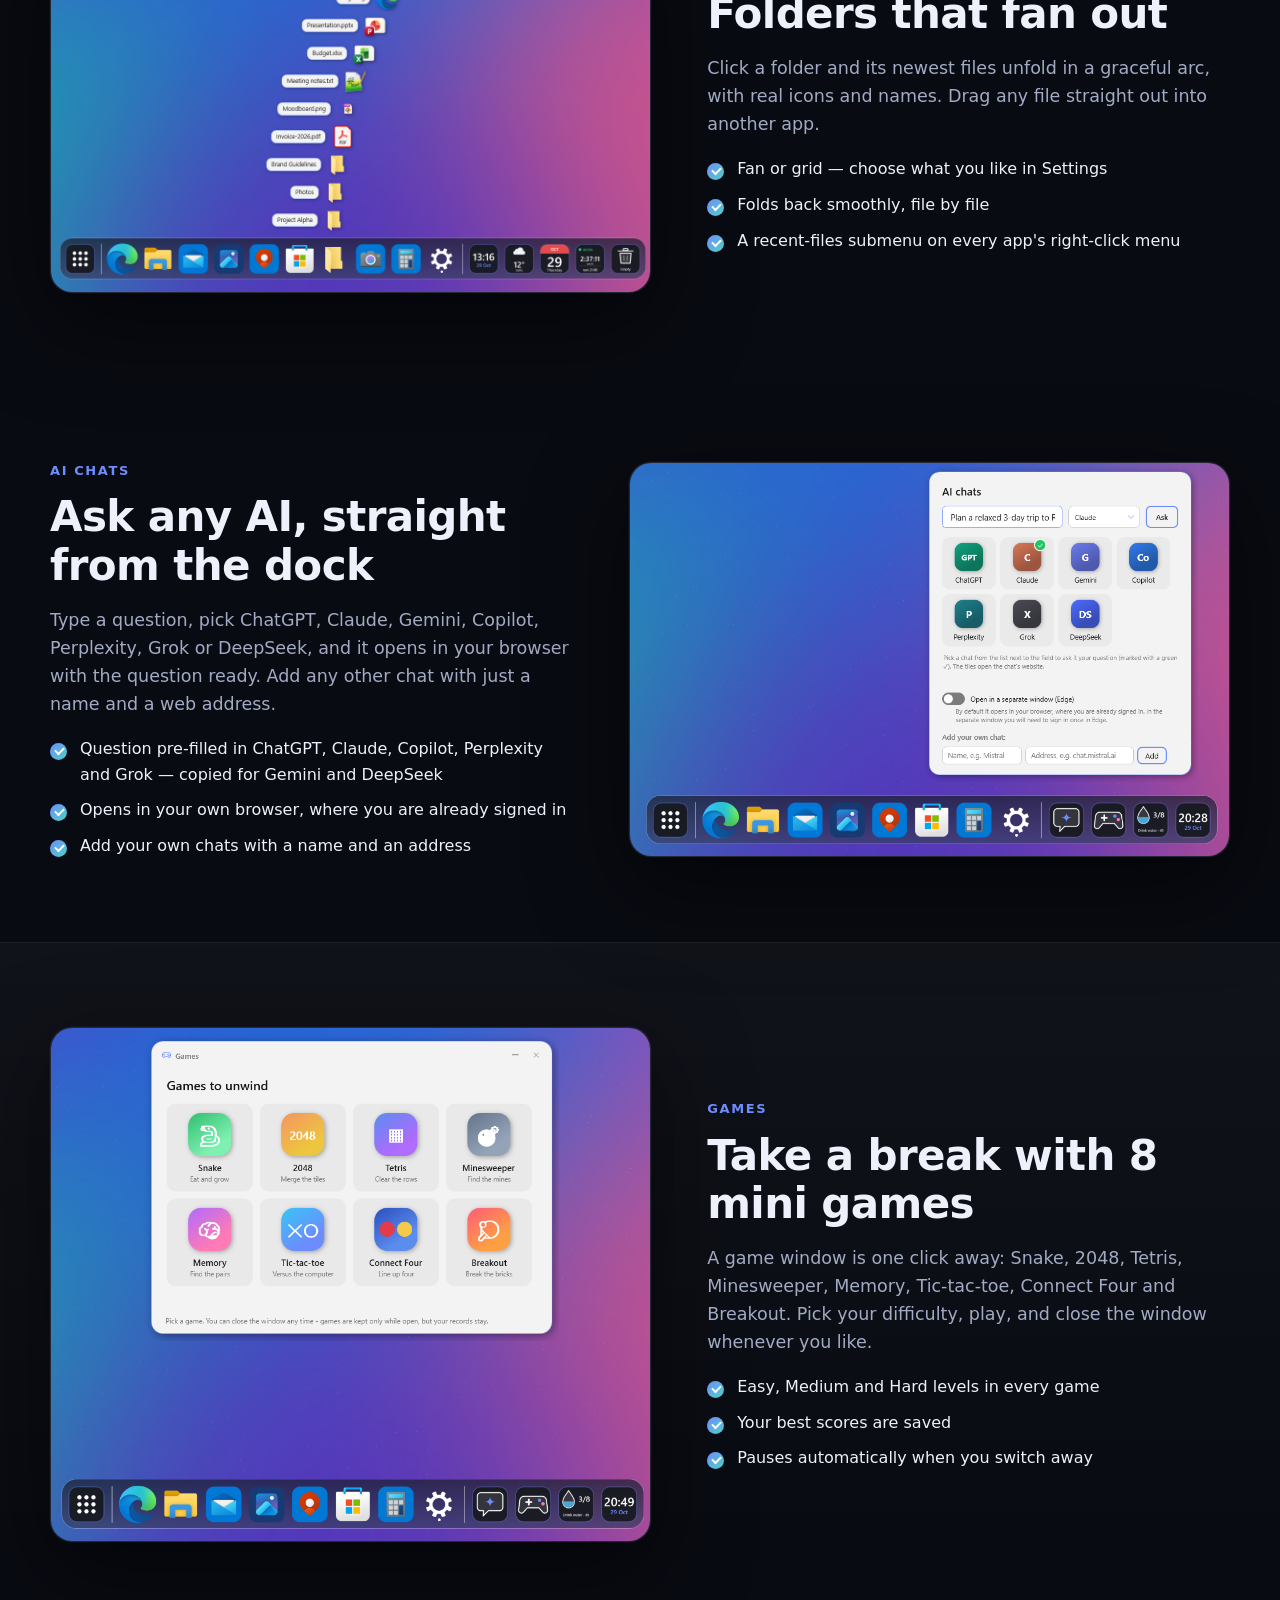
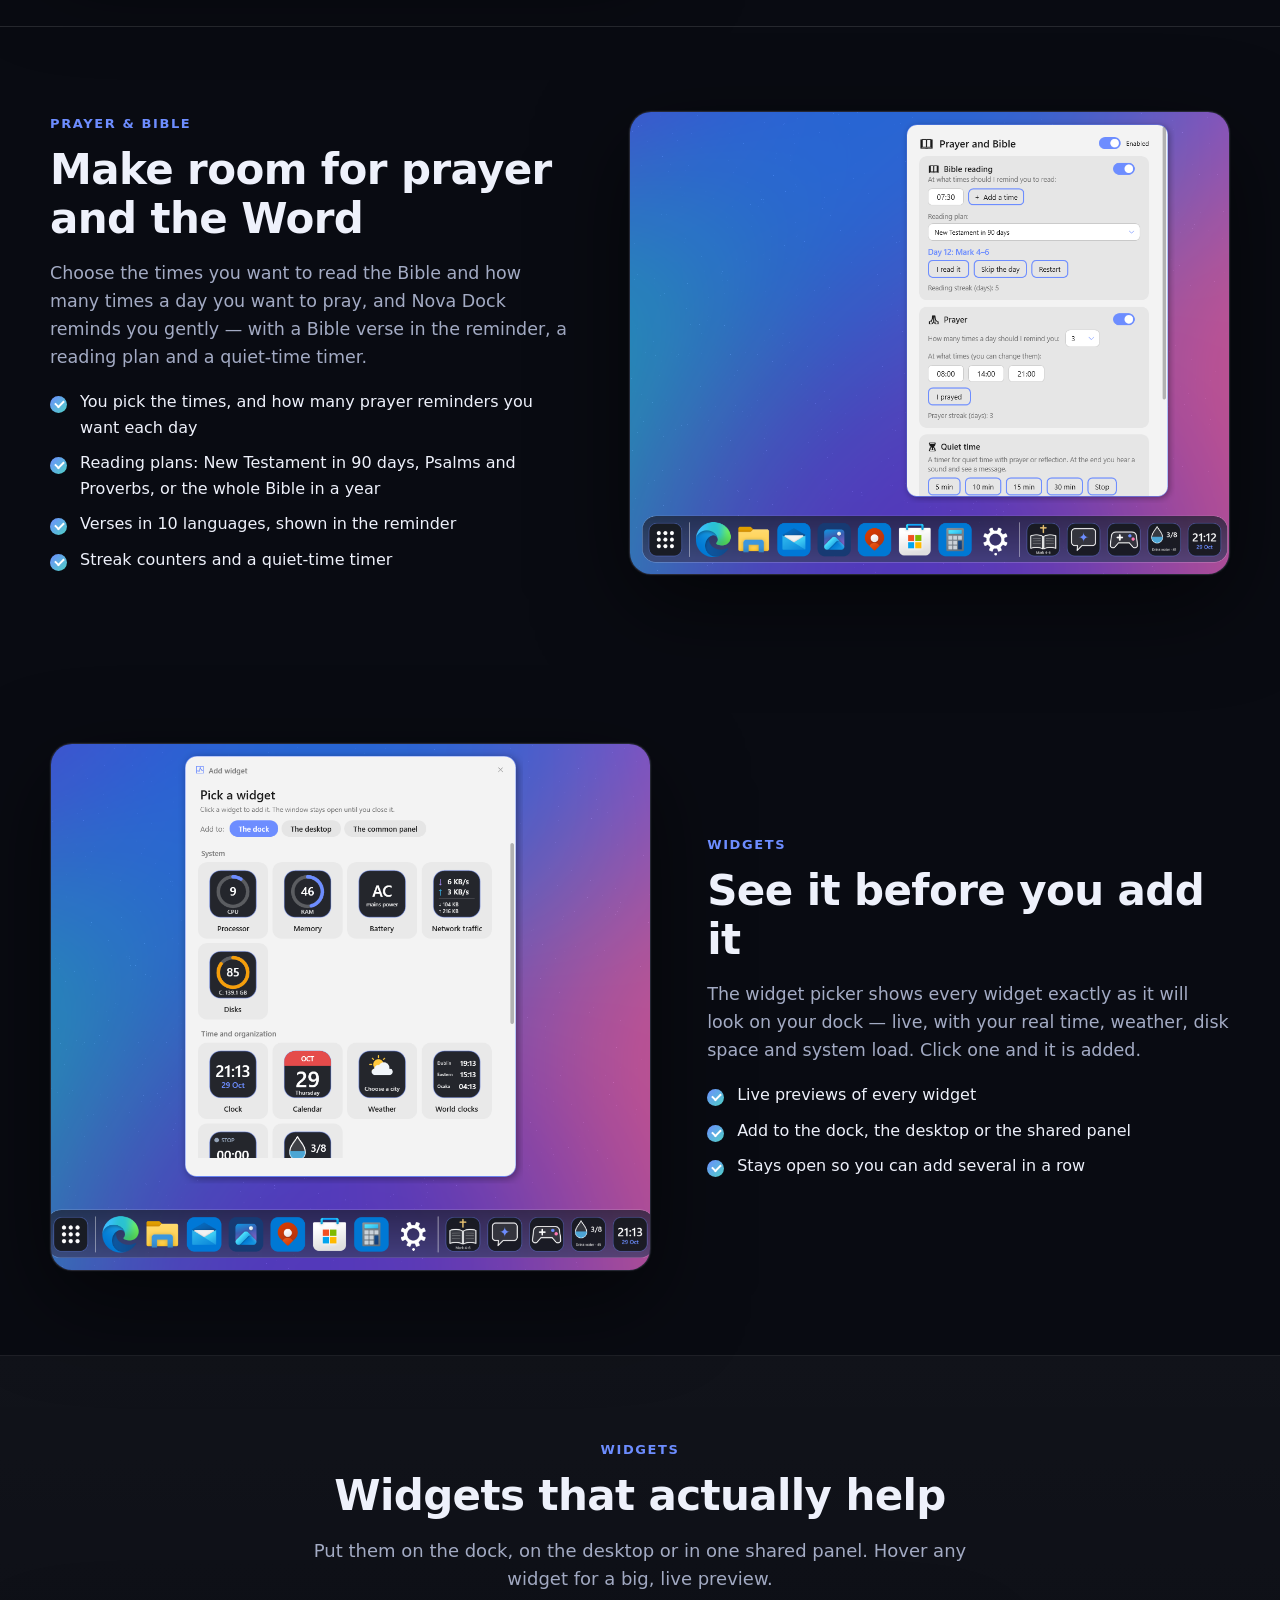
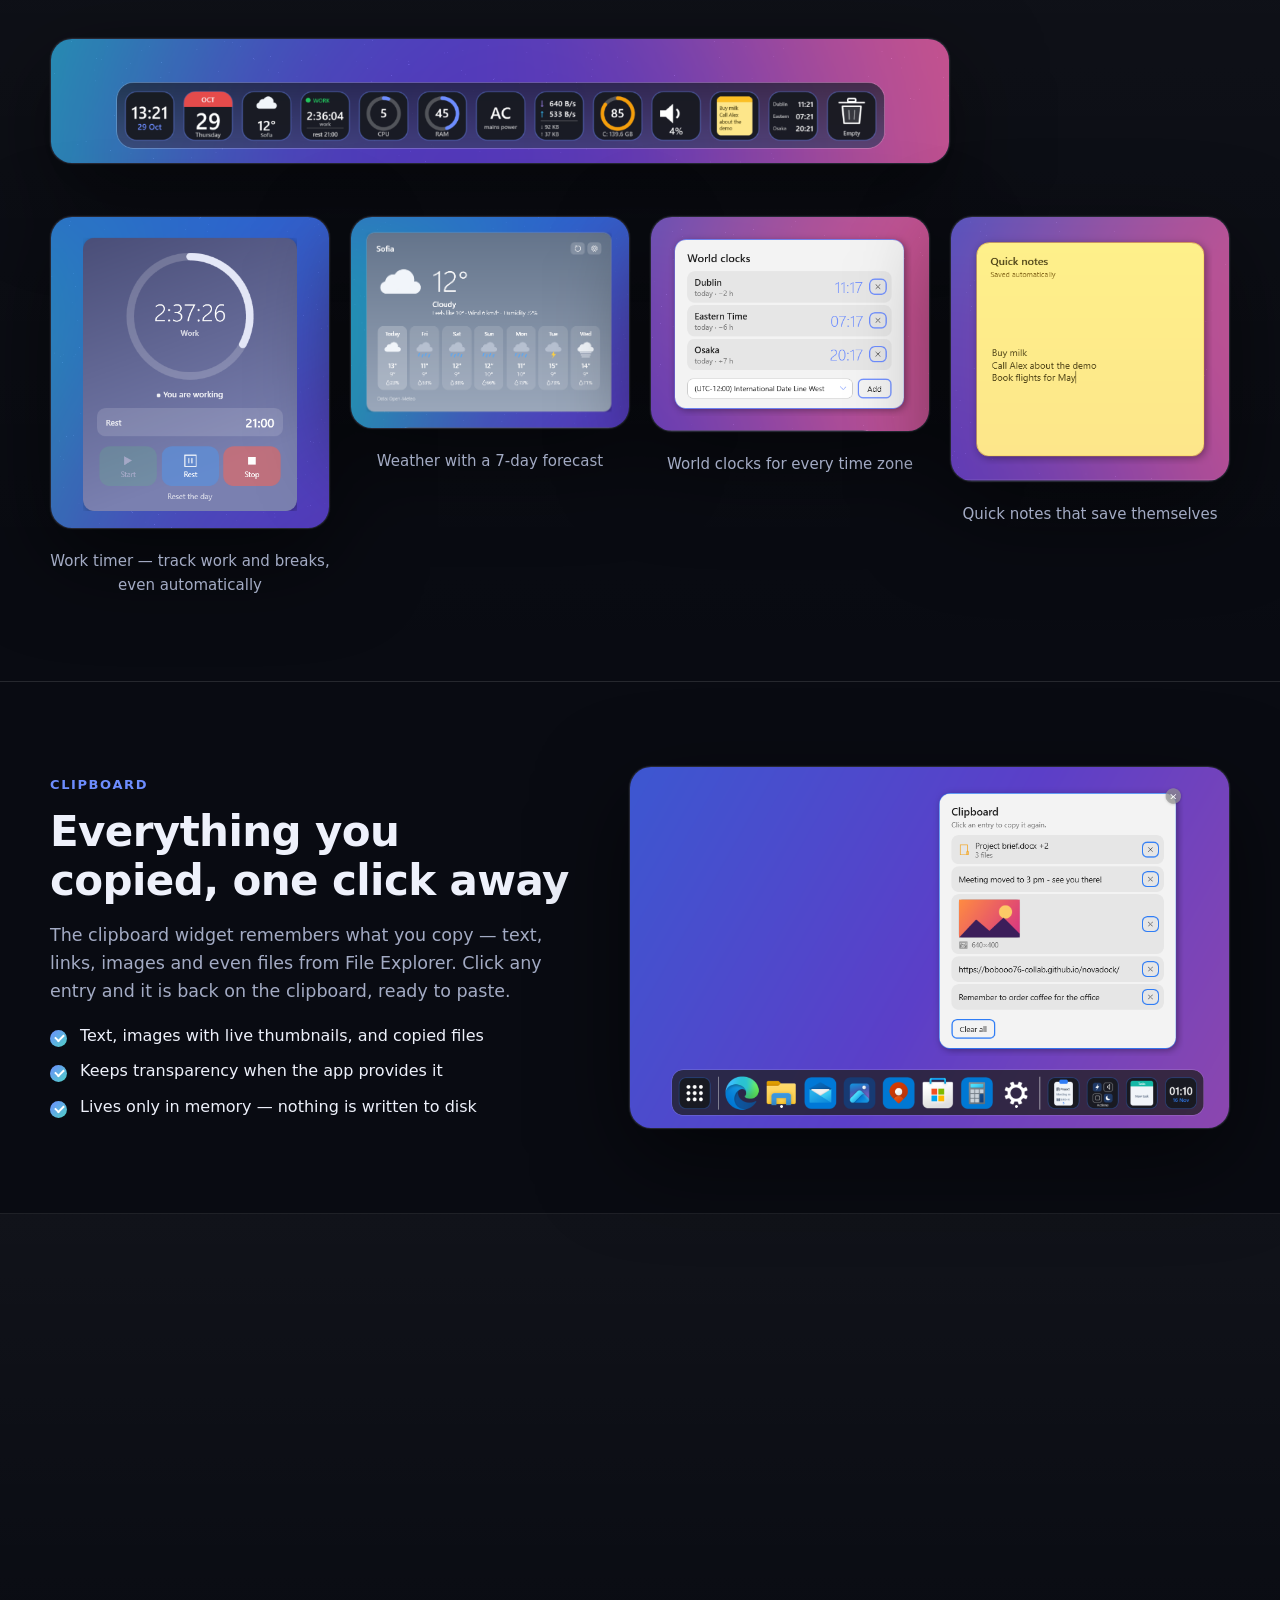
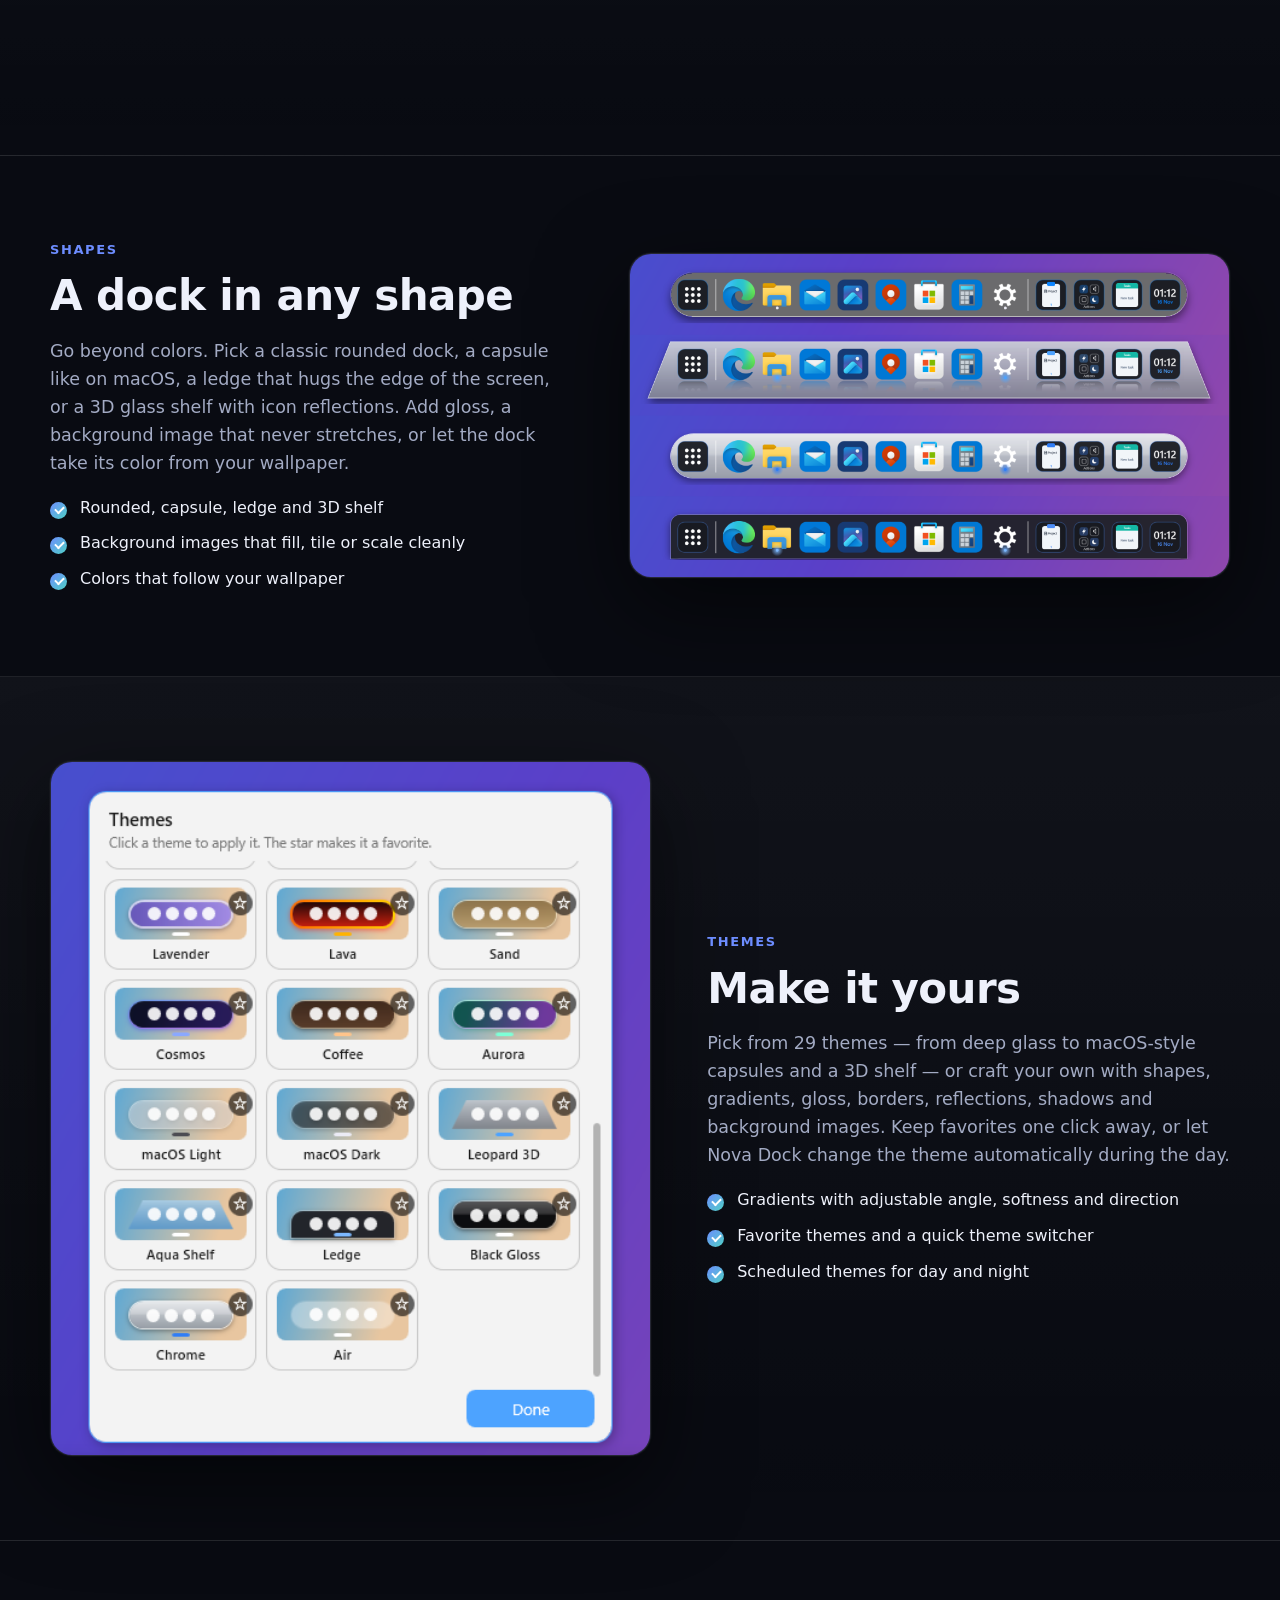
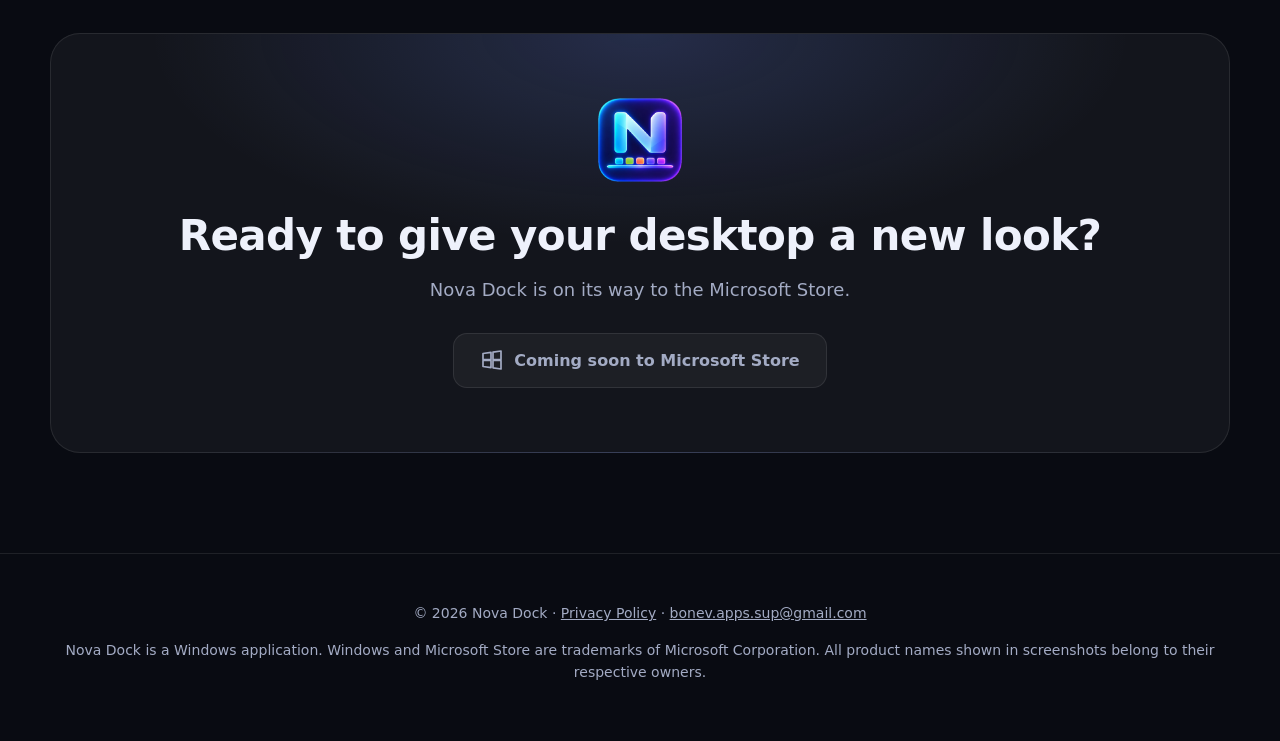
==== commit 1d6a9fe7: "Fix: Get it link landing in the wrong place (images no longer lazy-load and shift the page)" ====
--- a/index.html
+++ b/index.html
@@ -134,7 +134,7 @@
         <li data-i18n="s1.l3"></li>
       </ul>
     </div>
-    <img class="shot" src="img/launcher.png" alt="The All Programs launcher" data-i18n-alt="s1.alt" loading="lazy">
+    <img class="shot" src="img/launcher.png" alt="The All Programs launcher" data-i18n-alt="s1.alt">
   </div>
 </section>
 
@@ -150,7 +150,7 @@
         <li data-i18n="s2.l3"></li>
       </ul>
     </div>
-    <img class="shot" src="img/fan.png" alt="A folder fanning out above the dock" data-i18n-alt="s2.alt" loading="lazy">
+    <img class="shot" src="img/fan.png" alt="A folder fanning out above the dock" data-i18n-alt="s2.alt">
   </div>
 </section>
 
@@ -166,7 +166,7 @@
         <li data-i18n="s5.l3"></li>
       </ul>
     </div>
-    <img class="shot" src="img/aichat.png" alt="The AI chats window" data-i18n-alt="s5.alt" loading="lazy">
+    <img class="shot" src="img/aichat.png" alt="The AI chats window" data-i18n-alt="s5.alt">
   </div>
 </section>
 
@@ -182,7 +182,7 @@
         <li data-i18n="s6.l3"></li>
       </ul>
     </div>
-    <img class="shot" src="img/games.png" alt="The games window" data-i18n-alt="s6.alt" loading="lazy">
+    <img class="shot" src="img/games.png" alt="The games window" data-i18n-alt="s6.alt">
   </div>
 </section>
 
@@ -199,7 +199,7 @@
         <li data-i18n="s7.l4"></li>
       </ul>
     </div>
-    <img class="shot" src="img/devotion.png" alt="The Prayer and Bible window" data-i18n-alt="s7.alt" loading="lazy">
+    <img class="shot" src="img/devotion.png" alt="The Prayer and Bible window" data-i18n-alt="s7.alt">
   </div>
 </section>
 
@@ -215,7 +215,7 @@
         <li data-i18n="s8.l3"></li>
       </ul>
     </div>
-    <img class="shot" src="img/gallery.png" alt="The widget picker" data-i18n-alt="s8.alt" loading="lazy">
+    <img class="shot" src="img/gallery.png" alt="The widget picker" data-i18n-alt="s8.alt">
   </div>
 </section>
 
@@ -226,12 +226,12 @@
       <h2 data-i18n="s3.title">Widgets that actually help</h2>
       <p class="sub" data-i18n="s3.sub"></p>
     </div>
-    <img class="shot reveal" style="margin:44px auto 0;max-width:900px" src="img/widgets.png" alt="Dock widgets" data-i18n-alt="s3.alt" loading="lazy">
+    <img class="shot reveal" style="margin:44px auto 0;max-width:900px" src="img/widgets.png" alt="Dock widgets" data-i18n-alt="s3.alt">
     <div class="gallery">
-      <figure class="reveal"><img class="shot" src="img/timer.png" alt="" loading="lazy"><figcaption data-i18n="g1"></figcaption></figure>
-      <figure class="reveal"><img class="shot" src="img/weather.png" alt="" loading="lazy"><figcaption data-i18n="g2"></figcaption></figure>
-      <figure class="reveal"><img class="shot" src="img/worldclock.png" alt="" loading="lazy"><figcaption data-i18n="g3"></figcaption></figure>
-      <figure class="reveal"><img class="shot" src="img/notes.png" alt="" loading="lazy"><figcaption data-i18n="g4"></figcaption></figure>
+      <figure class="reveal"><img class="shot" src="img/timer.png" alt=""><figcaption data-i18n="g1"></figcaption></figure>
+      <figure class="reveal"><img class="shot" src="img/weather.png" alt=""><figcaption data-i18n="g2"></figcaption></figure>
+      <figure class="reveal"><img class="shot" src="img/worldclock.png" alt=""><figcaption data-i18n="g3"></figcaption></figure>
+      <figure class="reveal"><img class="shot" src="img/notes.png" alt=""><figcaption data-i18n="g4"></figcaption></figure>
     </div>
   </div>
 </section>
@@ -248,7 +248,7 @@
         <li data-i18n="s10.l3"></li>
       </ul>
     </div>
-    <img class="shot" src="img/clipboard.png" alt="Clipboard history" data-i18n-alt="s10.alt" loading="lazy">
+    <img class="shot" src="img/clipboard.png" alt="Clipboard history" data-i18n-alt="s10.alt">
   </div>
 </section>
 
@@ -264,7 +264,7 @@
         <li data-i18n="s11.l3"></li>
       </ul>
     </div>
-    <img class="shot" src="img/quick.png" alt="Quick actions" data-i18n-alt="s11.alt" loading="lazy">
+    <img class="shot" src="img/quick.png" alt="Quick actions" data-i18n-alt="s11.alt">
   </div>
 </section>
 
@@ -280,7 +280,7 @@
         <li data-i18n="s9.l3"></li>
       </ul>
     </div>
-    <img class="shot" src="img/shapes.png" alt="Dock shapes" data-i18n-alt="s9.alt" loading="lazy">
+    <img class="shot" src="img/shapes.png" alt="Dock shapes" data-i18n-alt="s9.alt">
   </div>
 </section>
 
@@ -296,7 +296,7 @@
         <li data-i18n="s4.l3"></li>
       </ul>
     </div>
-    <img class="shot" src="img/themes.png" alt="Nova Dock themes" data-i18n-alt="s4.alt" loading="lazy">
+    <img class="shot" src="img/themes.png" alt="Nova Dock themes" data-i18n-alt="s4.alt">
   </div>
 </section>
 
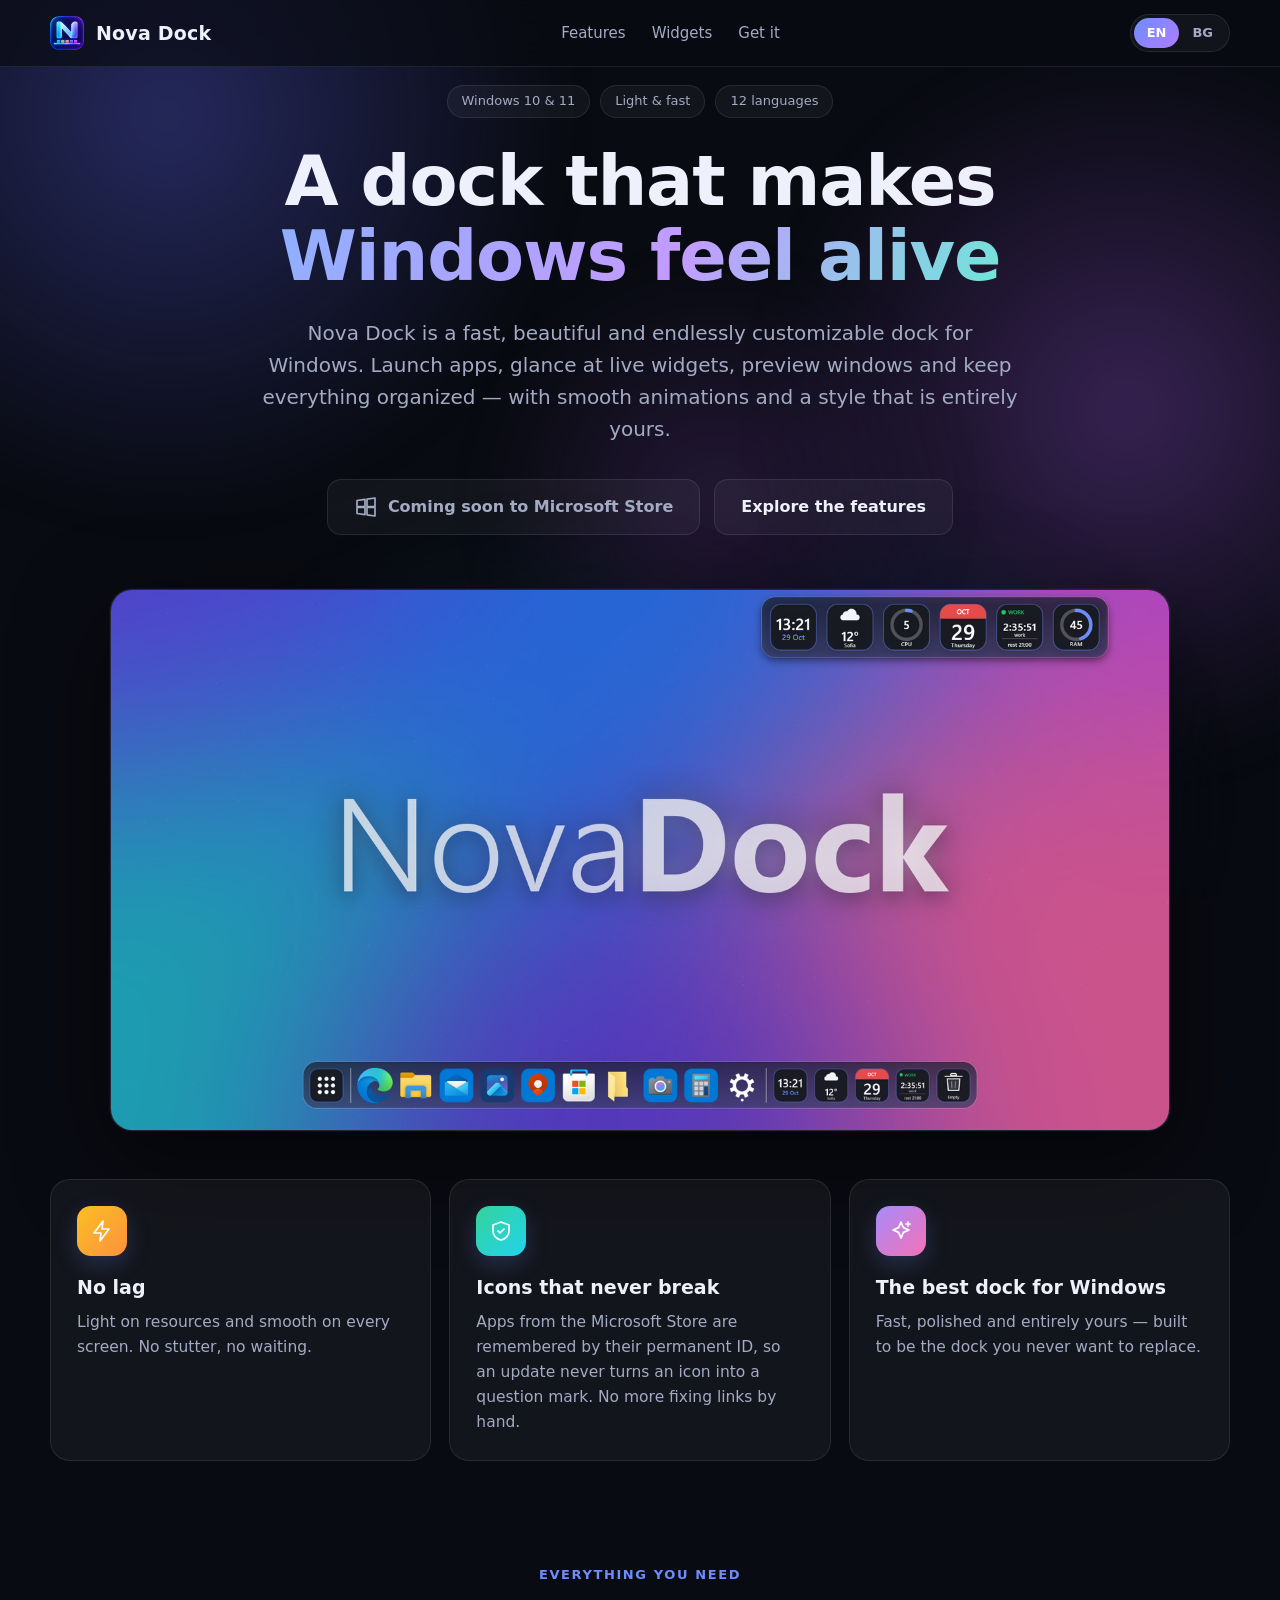
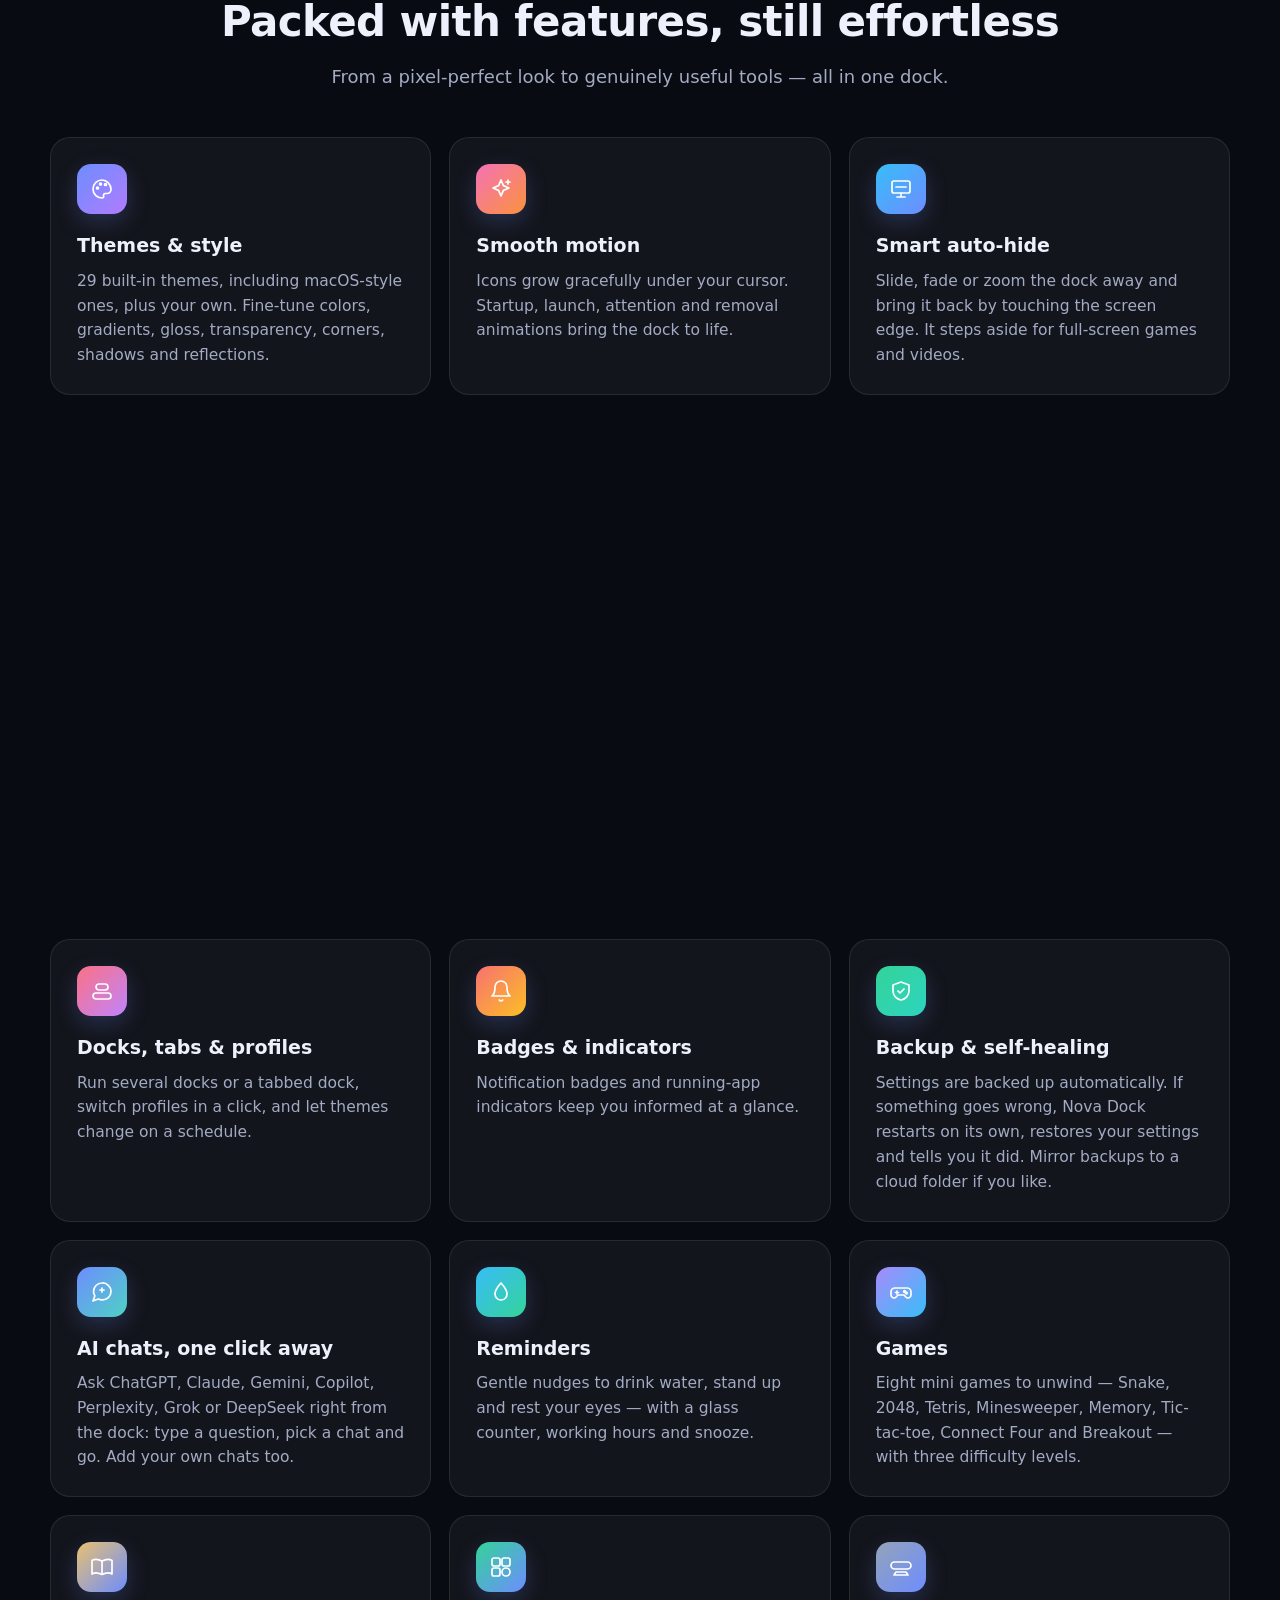
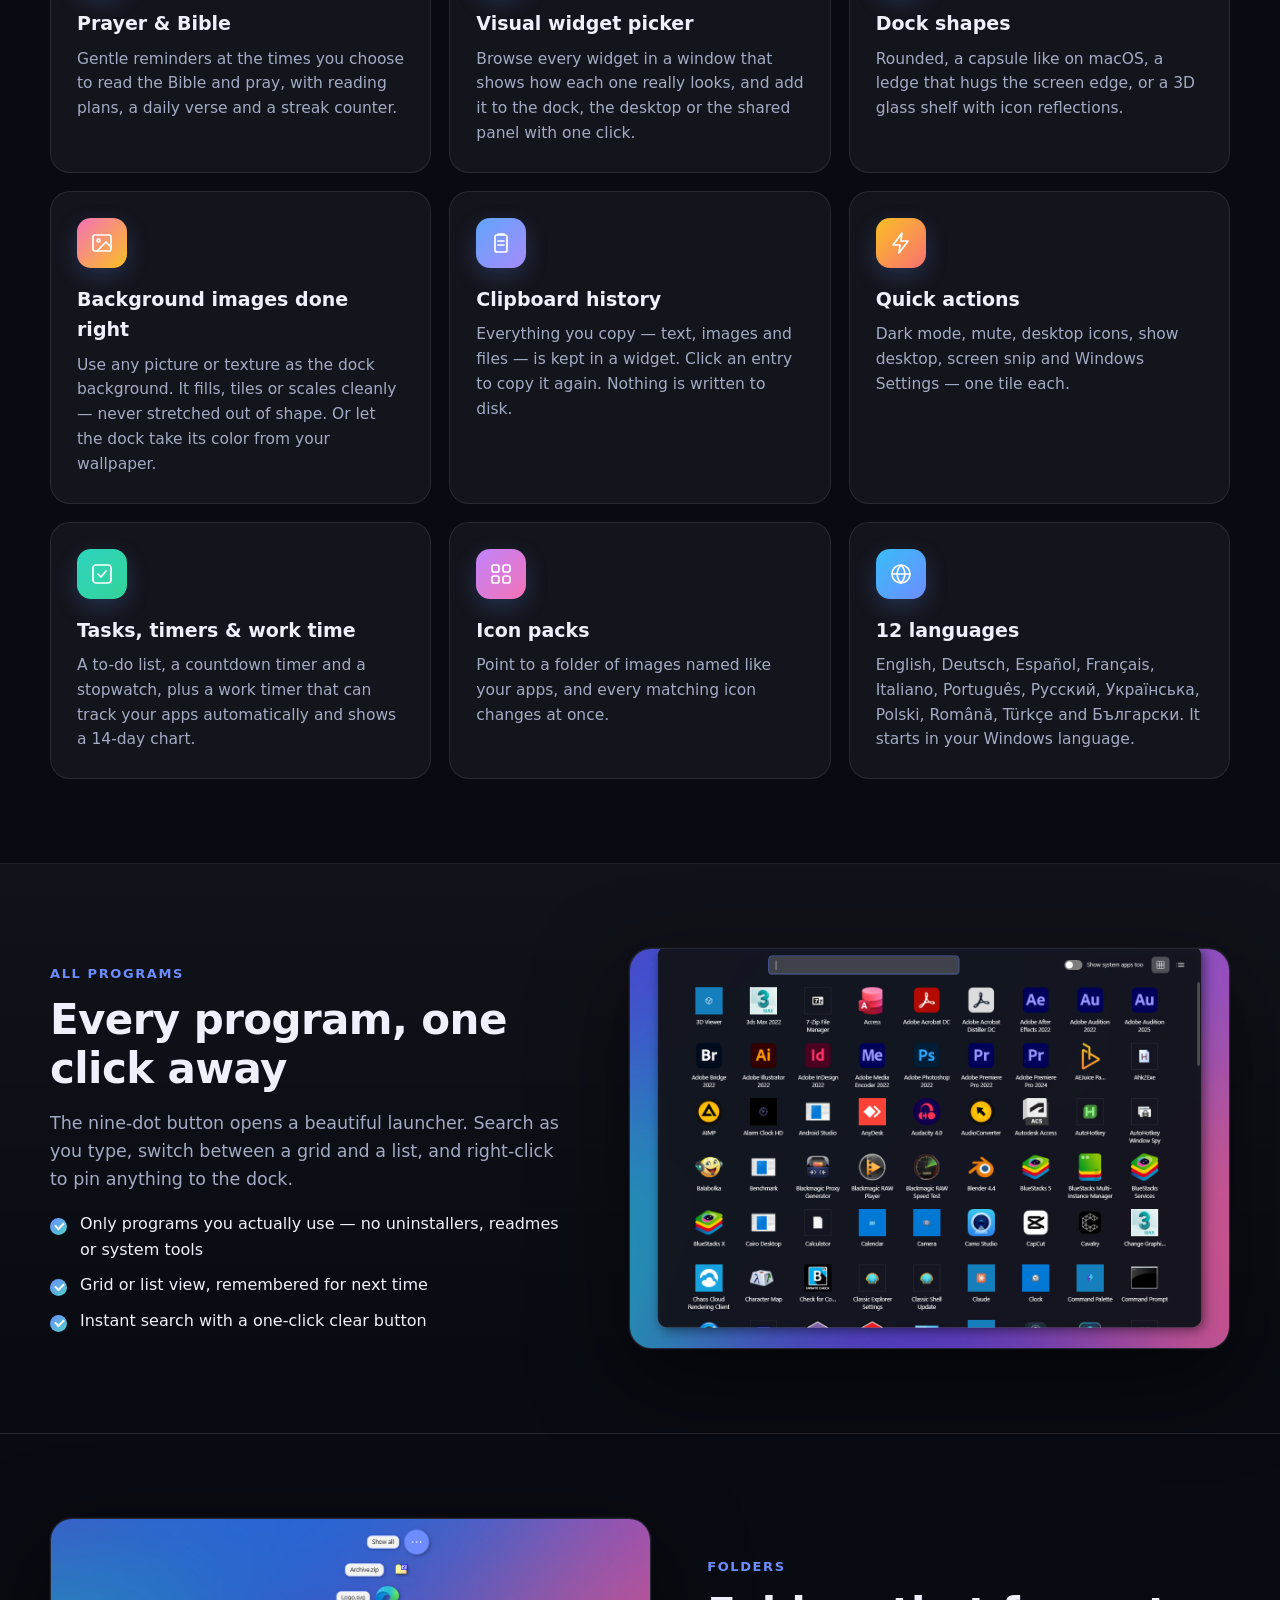
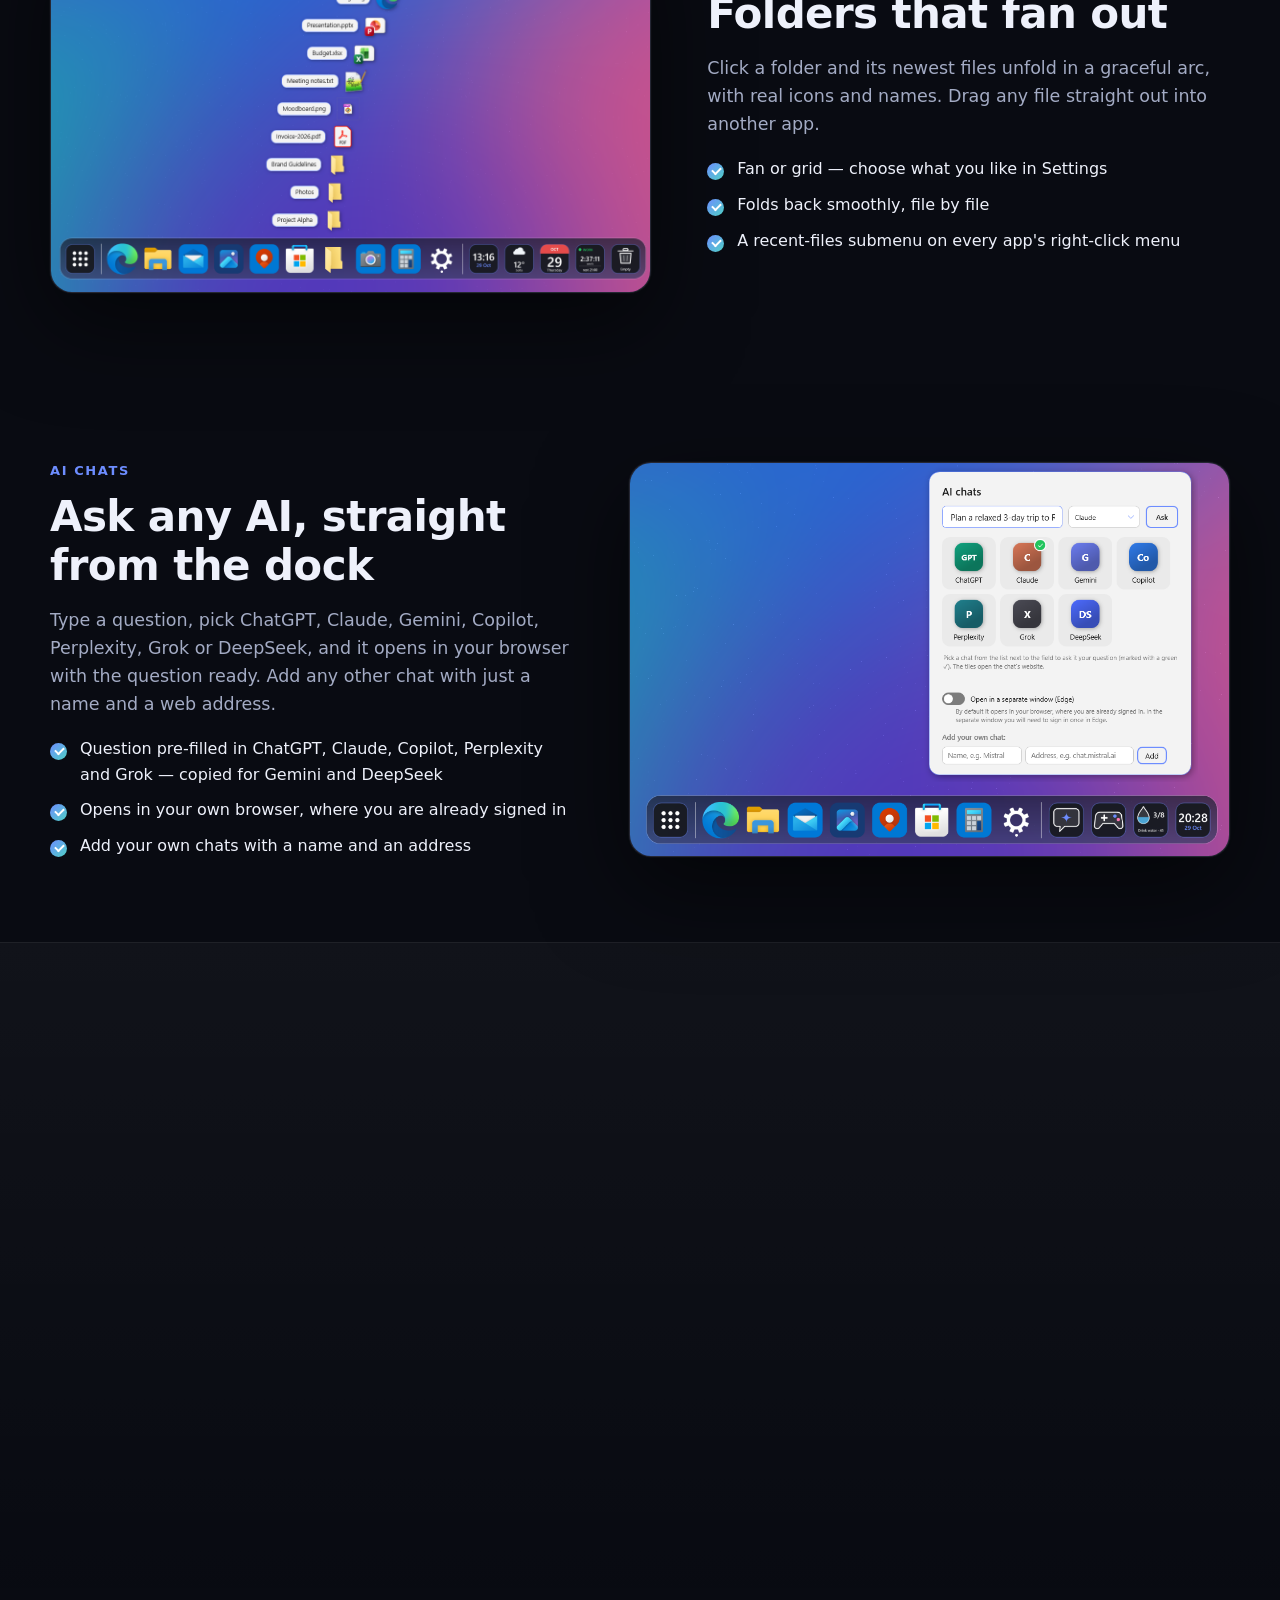
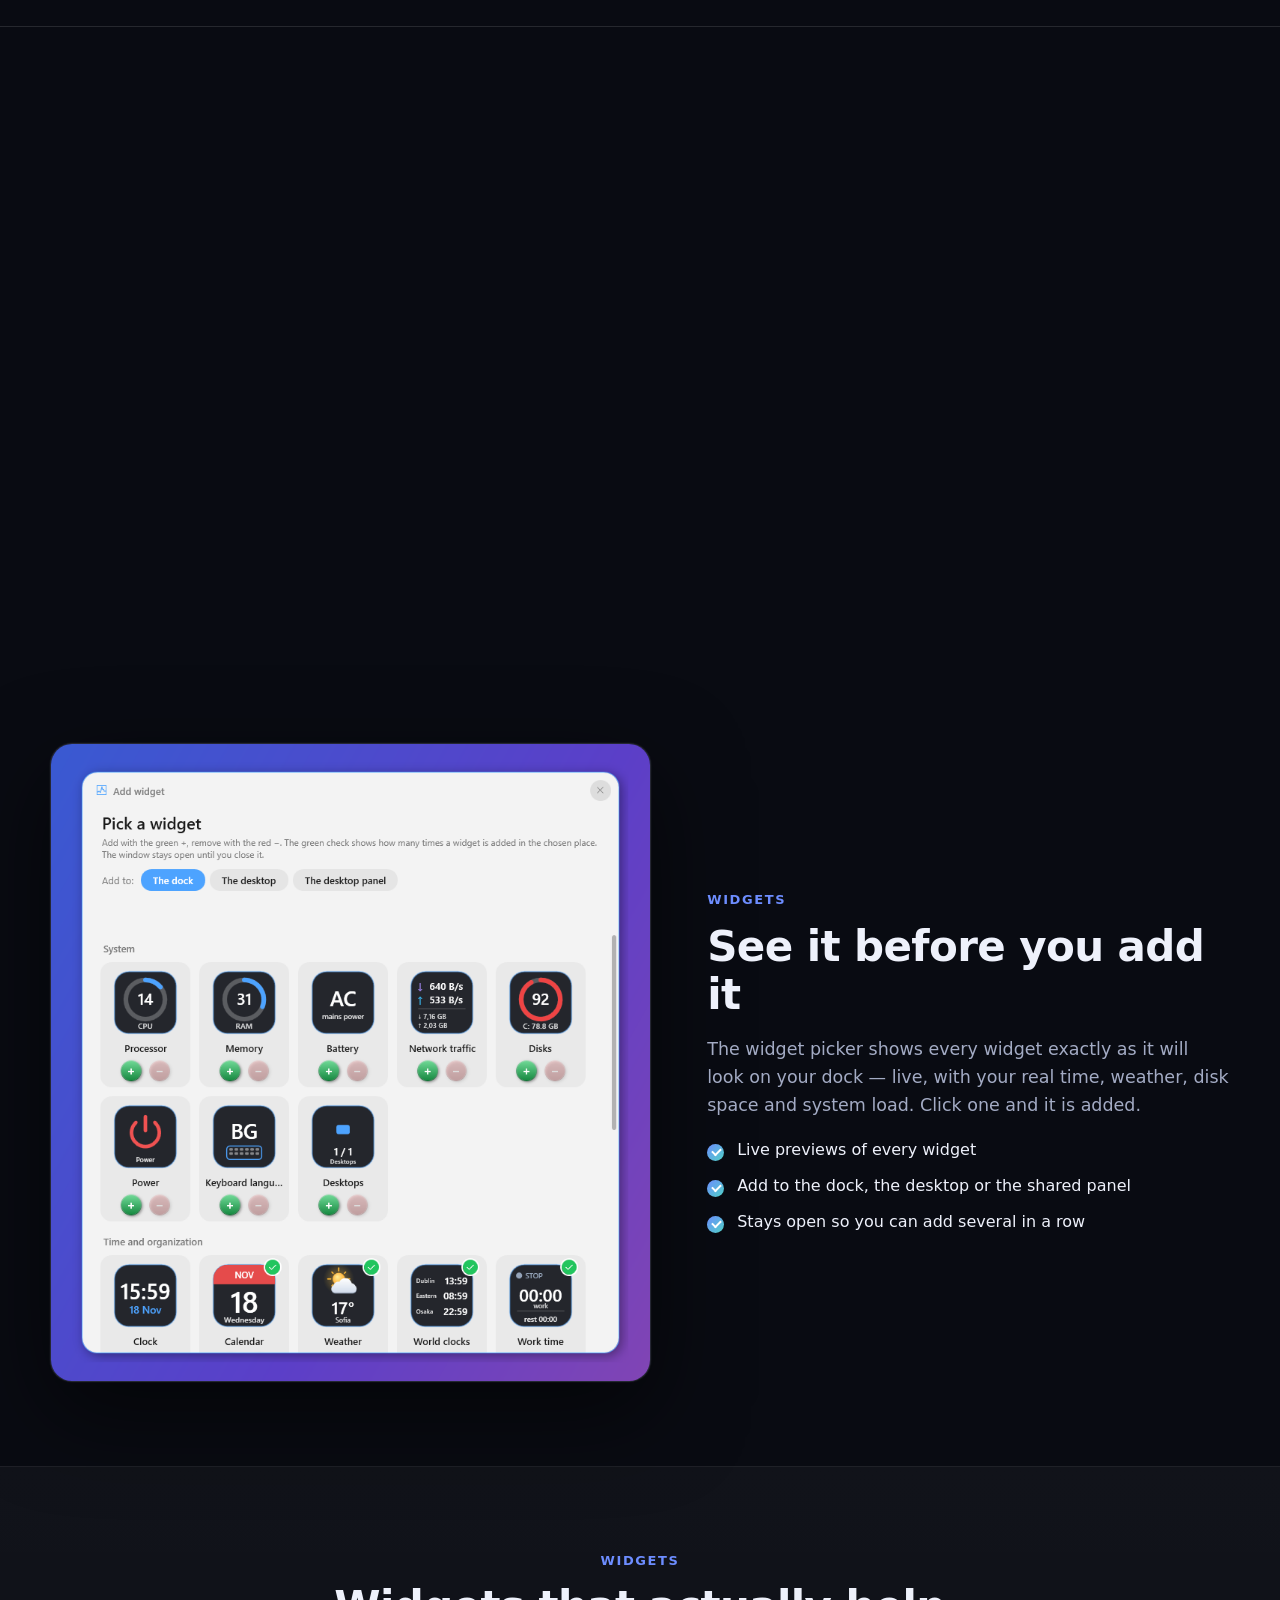
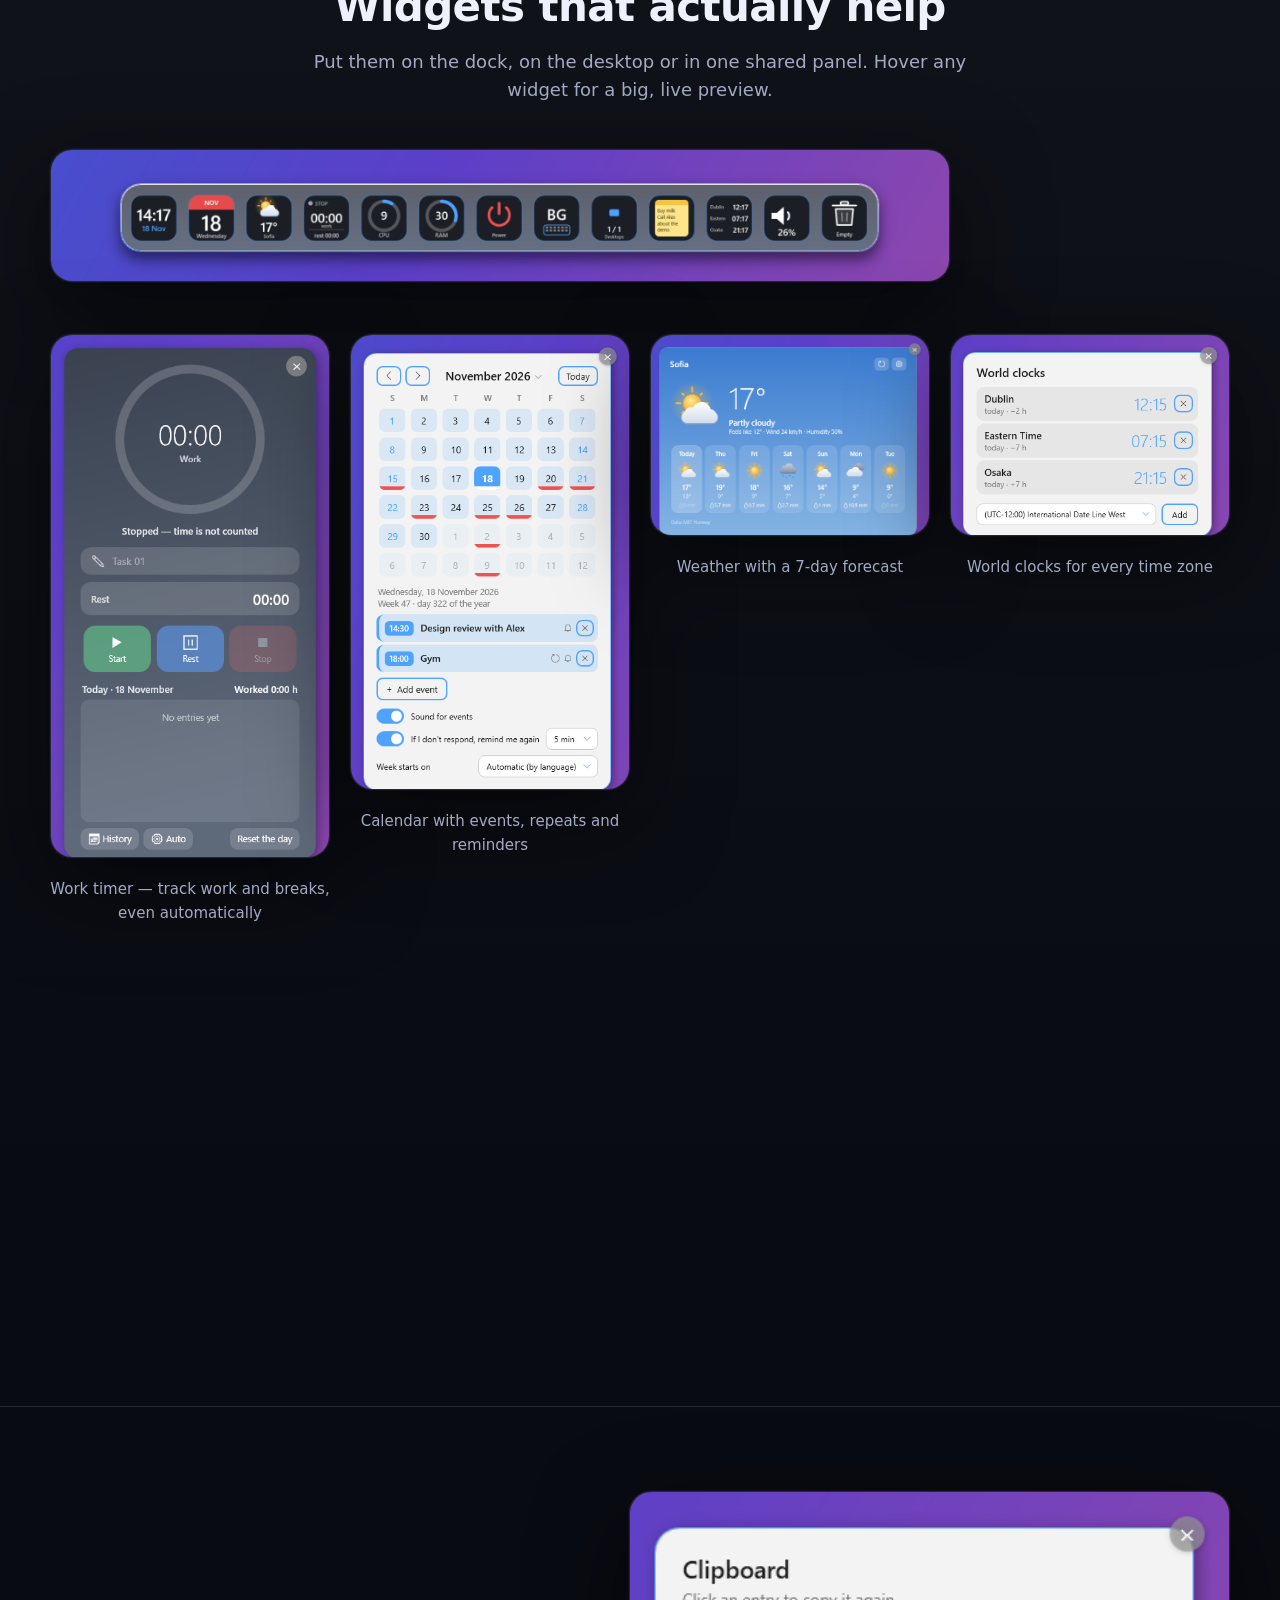
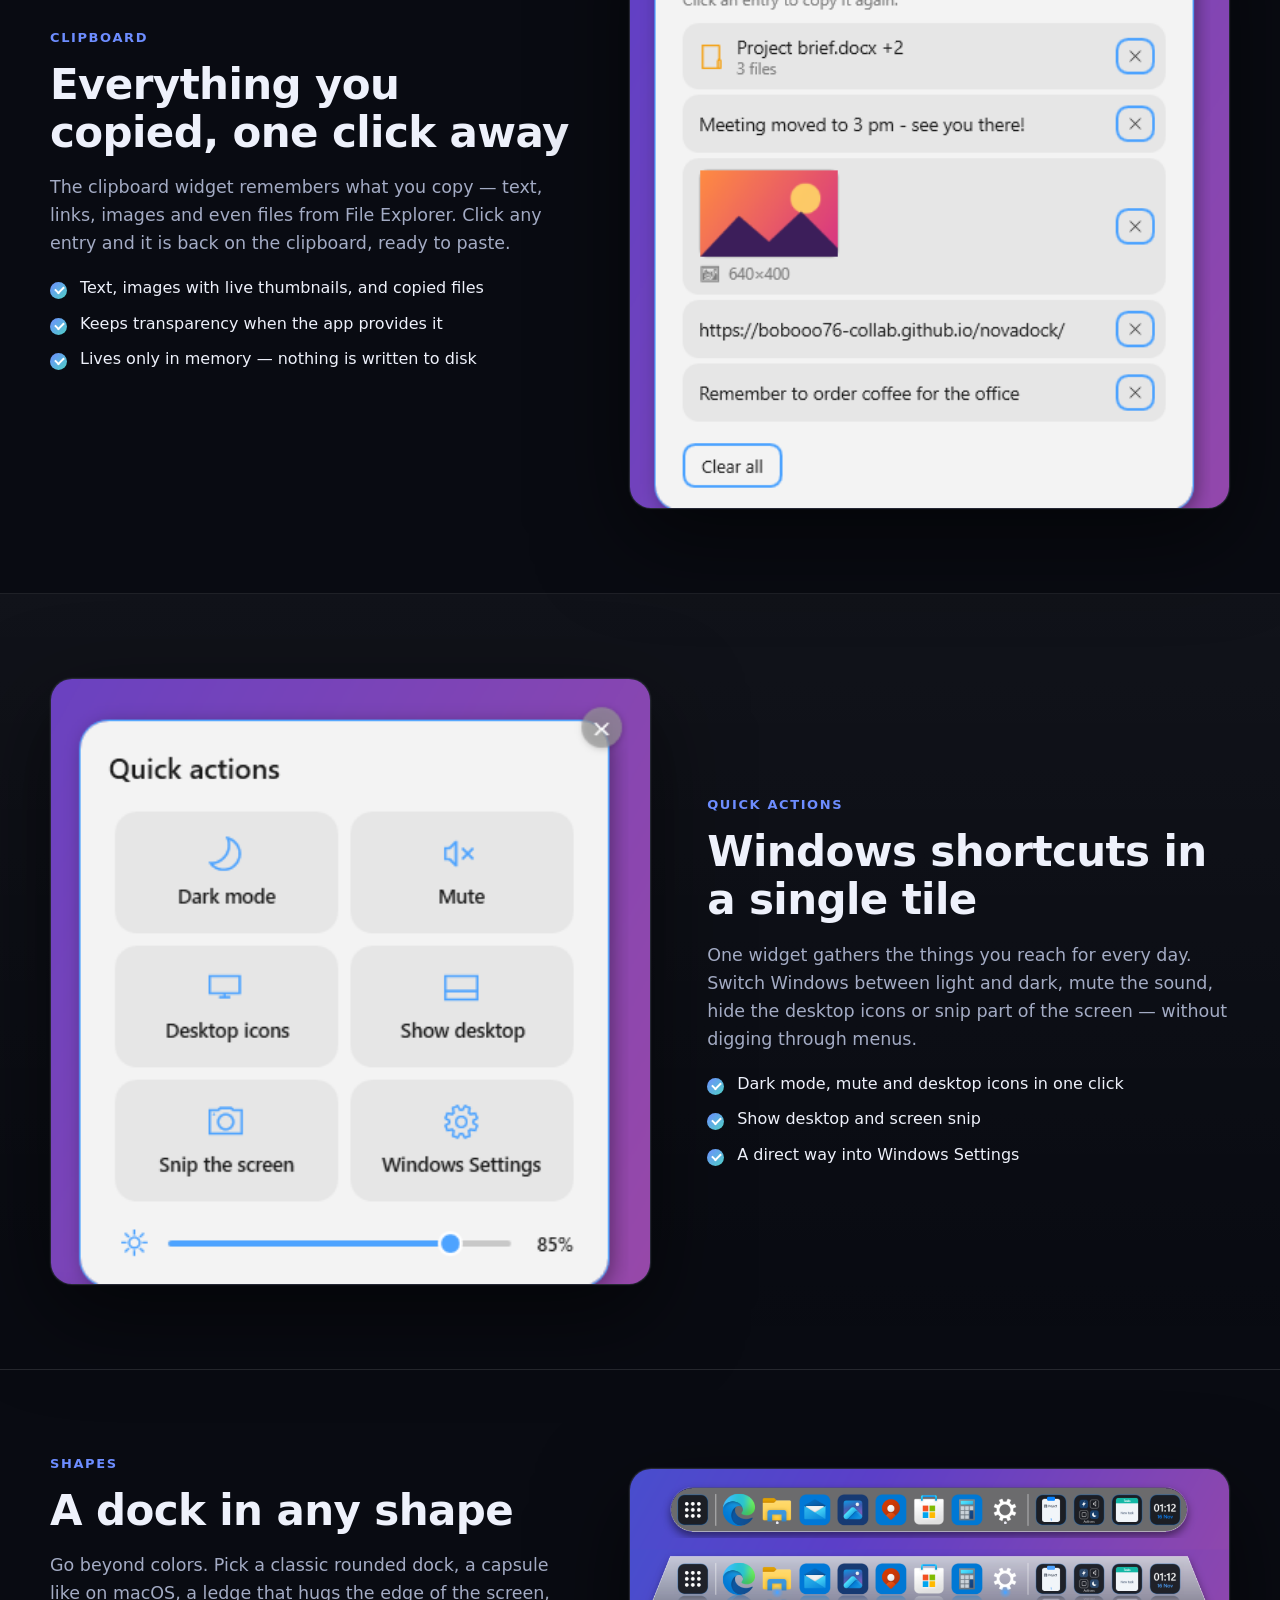
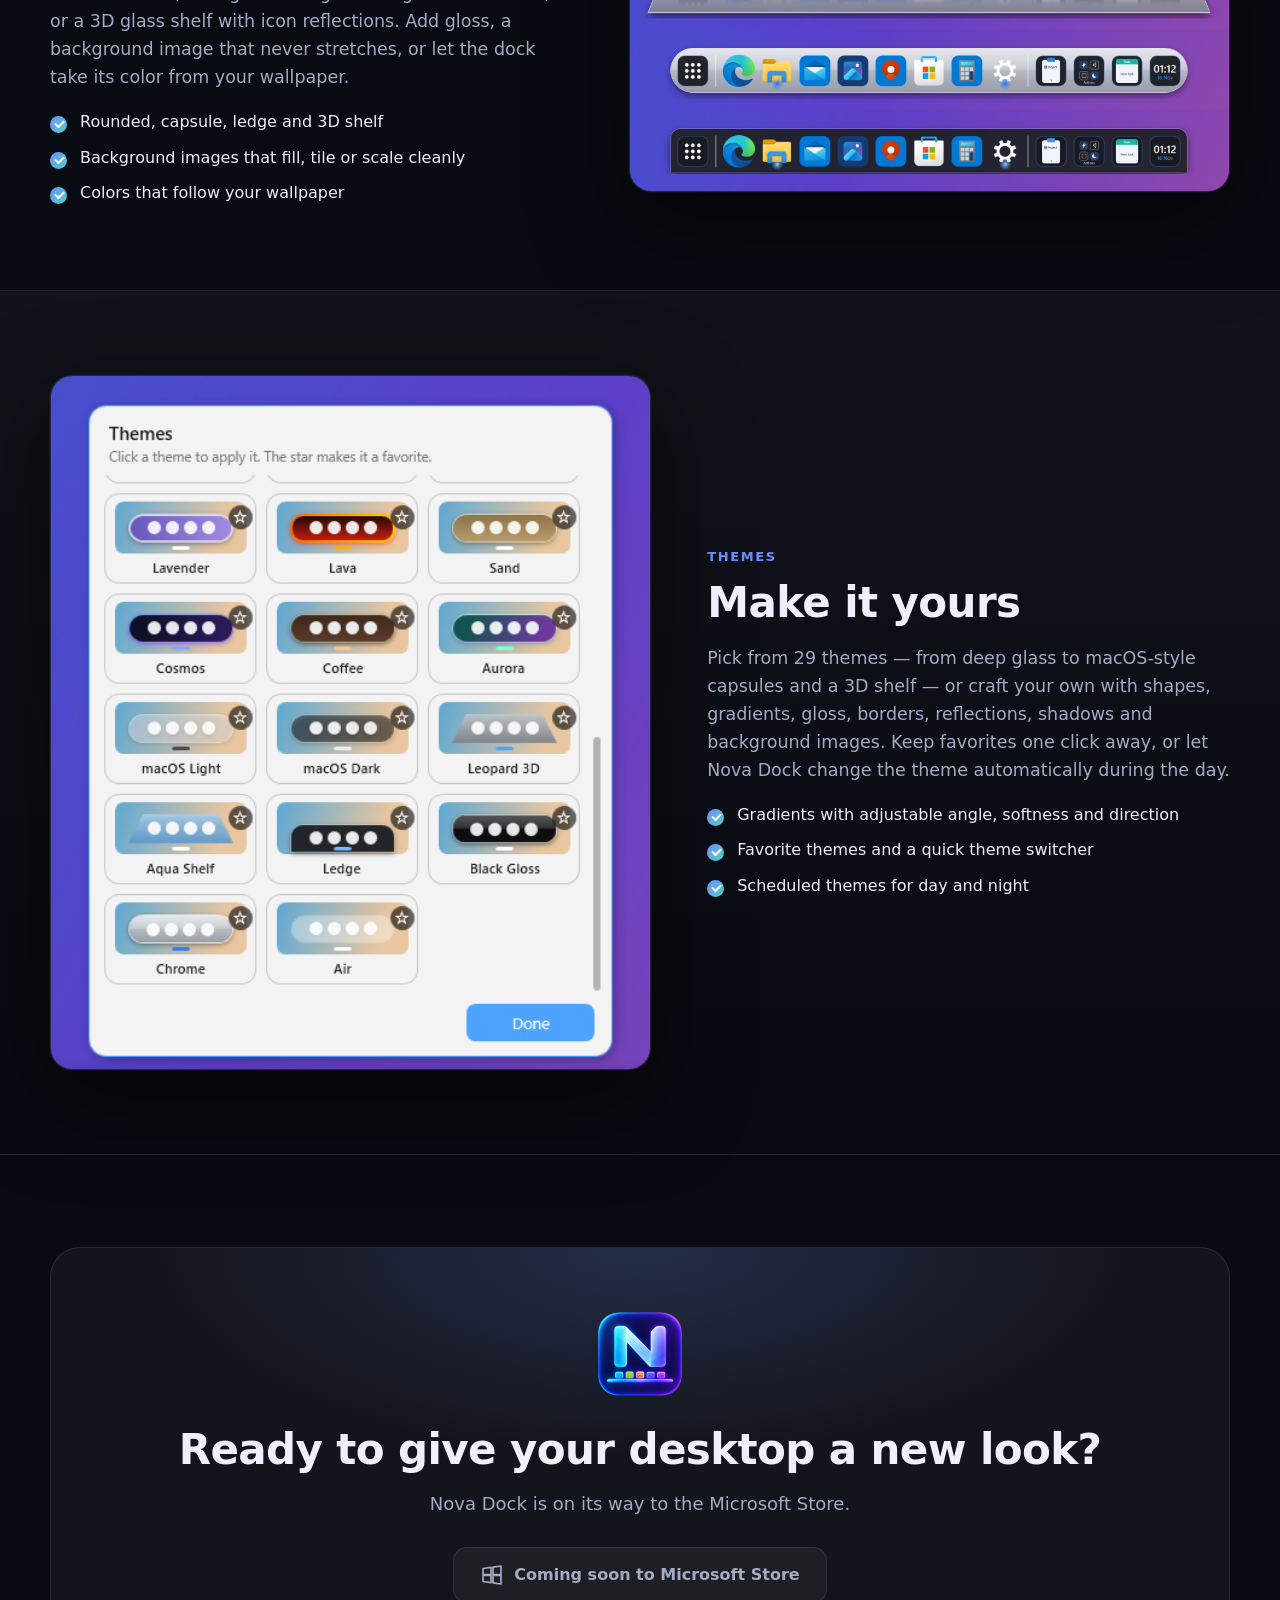
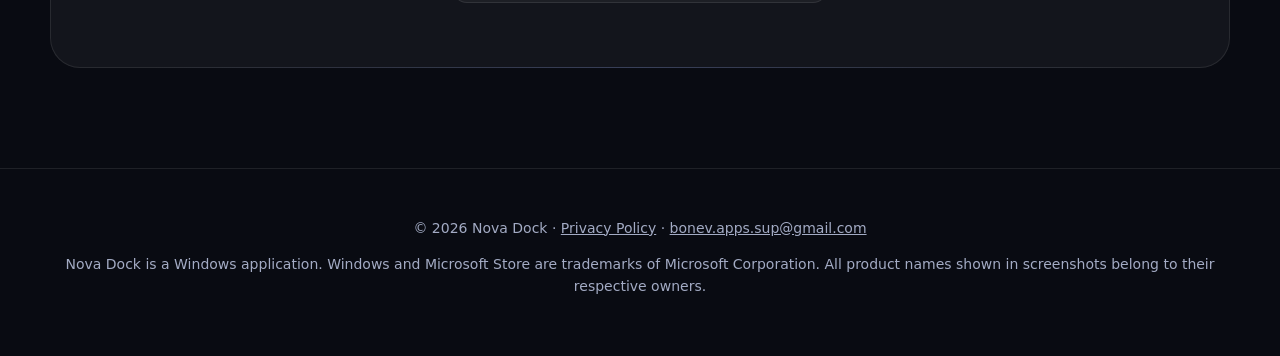
==== commit 1688783c: "Gallery: refreshed screenshots, new calendar figure, updated widget picker Co-Authored-By: Claude So" ====
--- a/index.html
+++ b/index.html
@@ -229,6 +229,7 @@
     <img class="shot reveal" style="margin:44px auto 0;max-width:900px" src="img/widgets.png" alt="Dock widgets" data-i18n-alt="s3.alt">
     <div class="gallery">
       <figure class="reveal"><img class="shot" src="img/timer.png" alt=""><figcaption data-i18n="g1"></figcaption></figure>
+      <figure class="reveal"><img class="shot" src="img/calendar.png" alt=""><figcaption data-i18n="g5"></figcaption></figure>
       <figure class="reveal"><img class="shot" src="img/weather.png" alt=""><figcaption data-i18n="g2"></figcaption></figure>
       <figure class="reveal"><img class="shot" src="img/worldclock.png" alt=""><figcaption data-i18n="g3"></figcaption></figure>
       <figure class="reveal"><img class="shot" src="img/notes.png" alt=""><figcaption data-i18n="g4"></figcaption></figure>
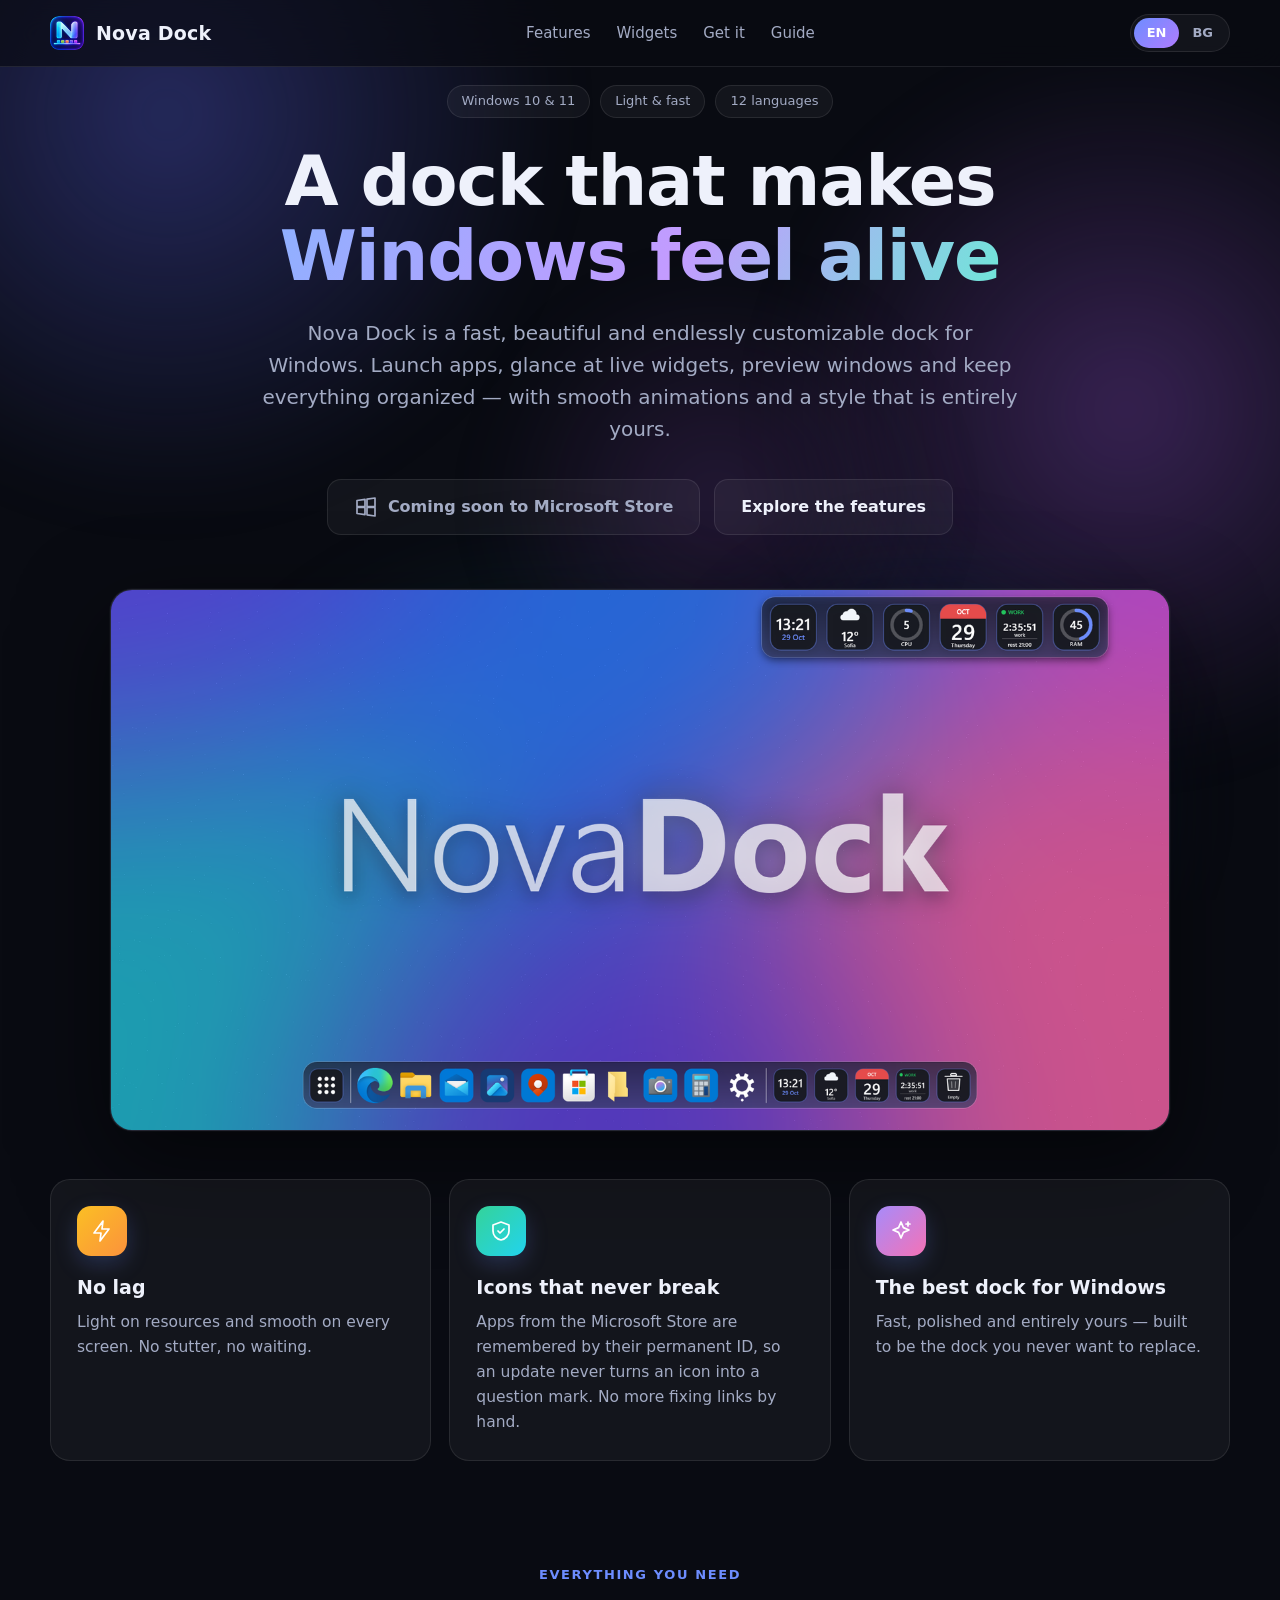
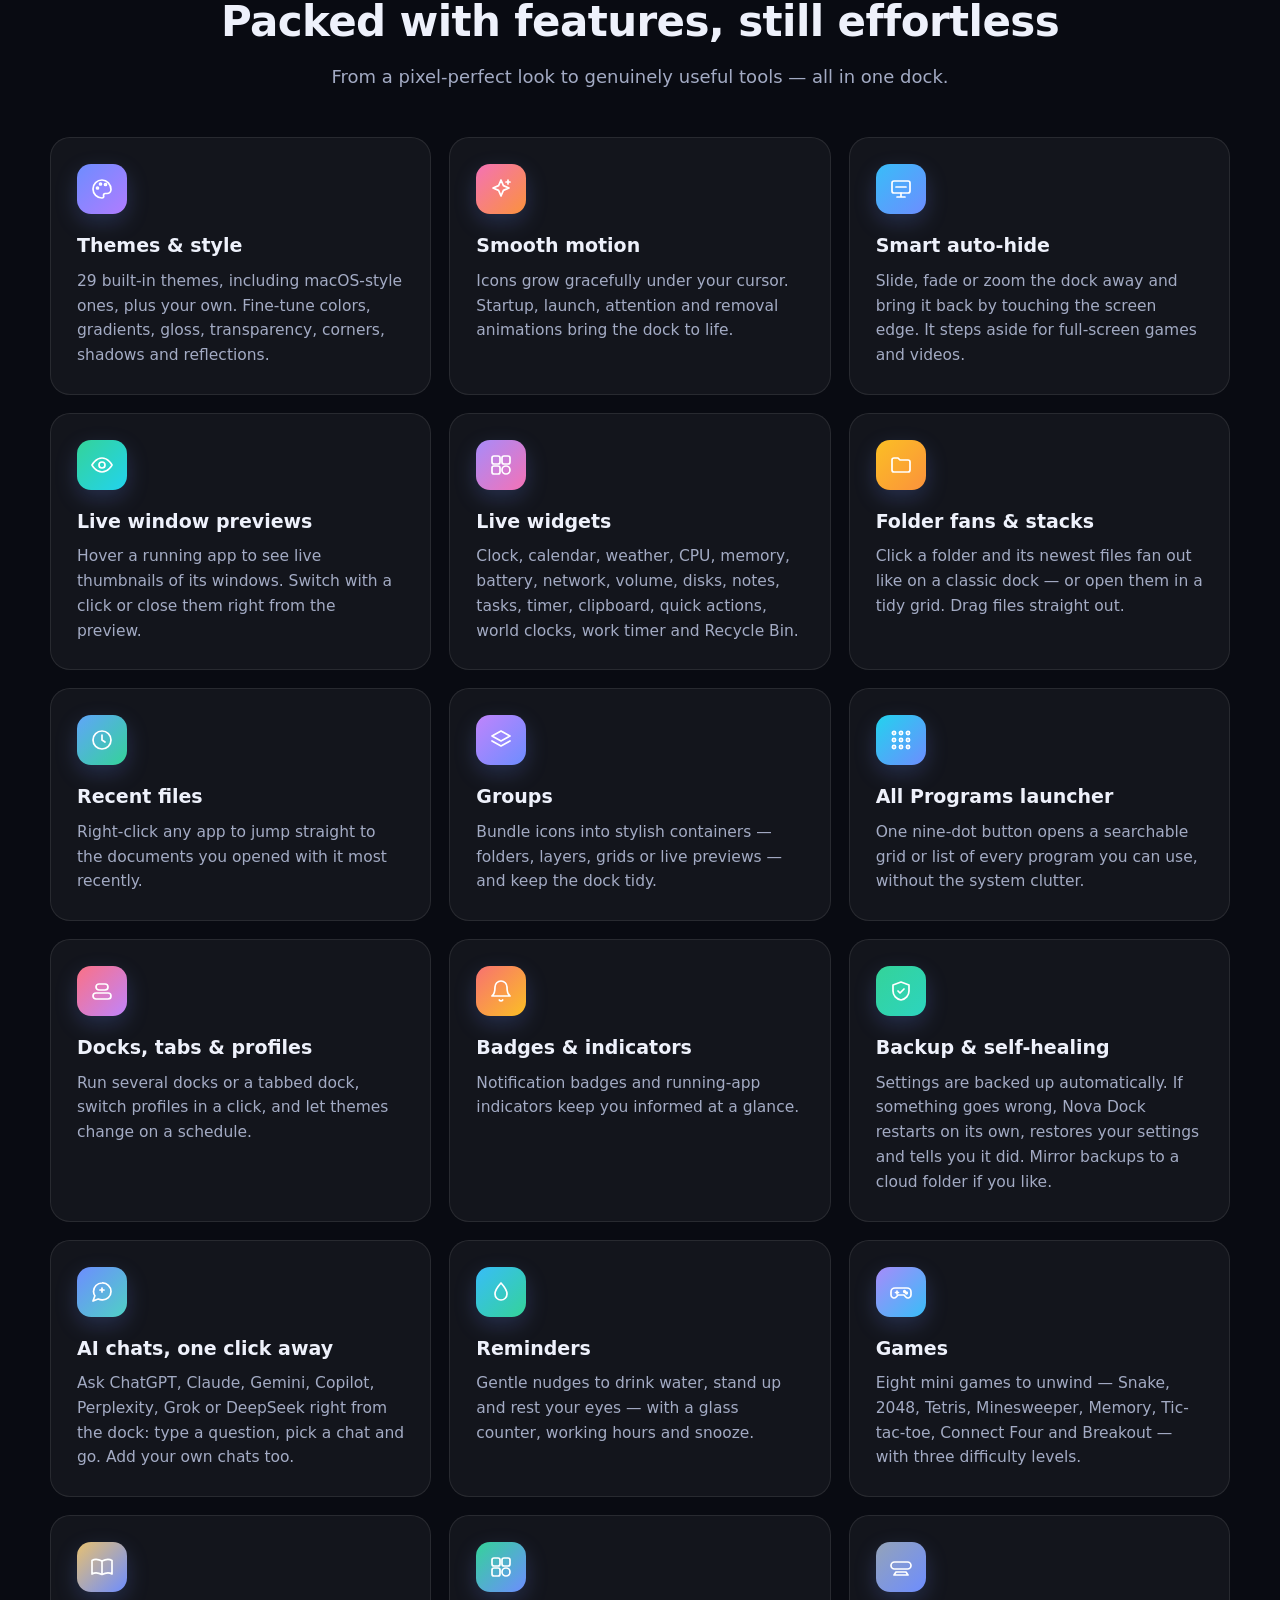
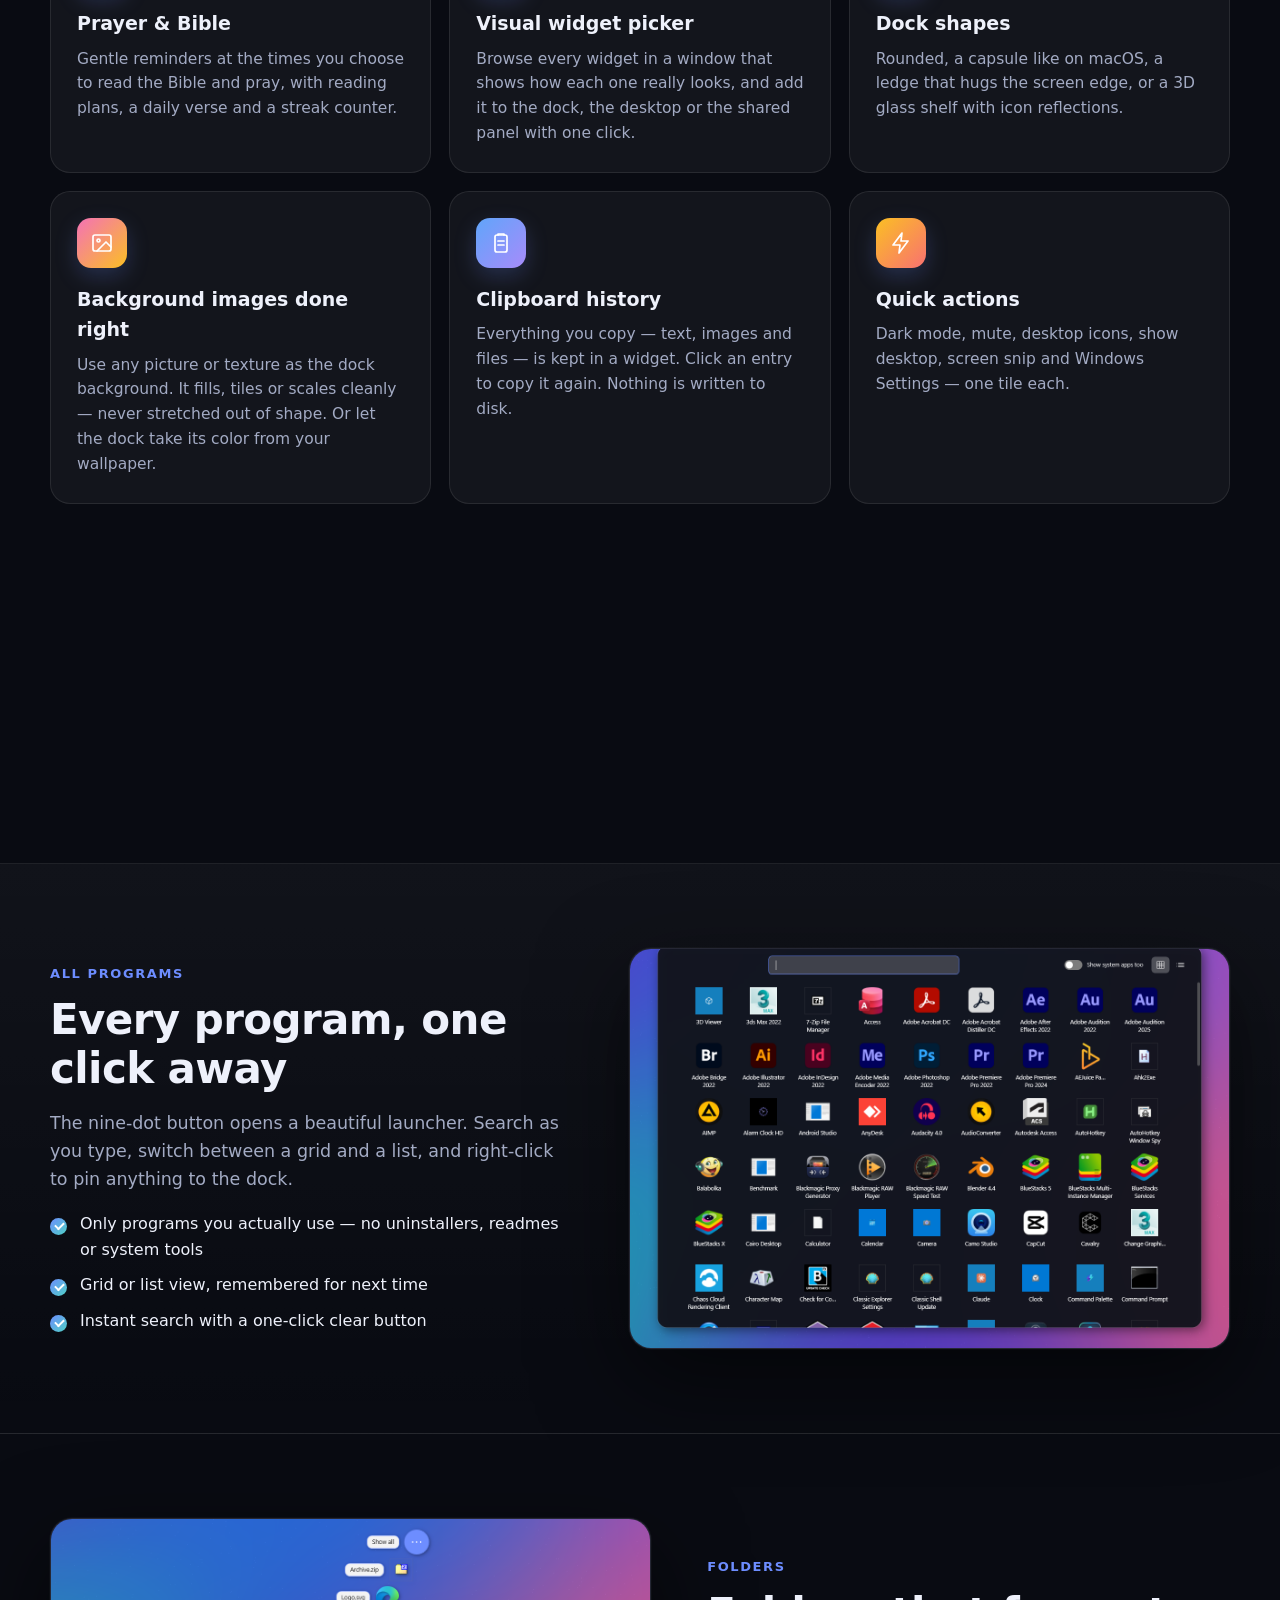
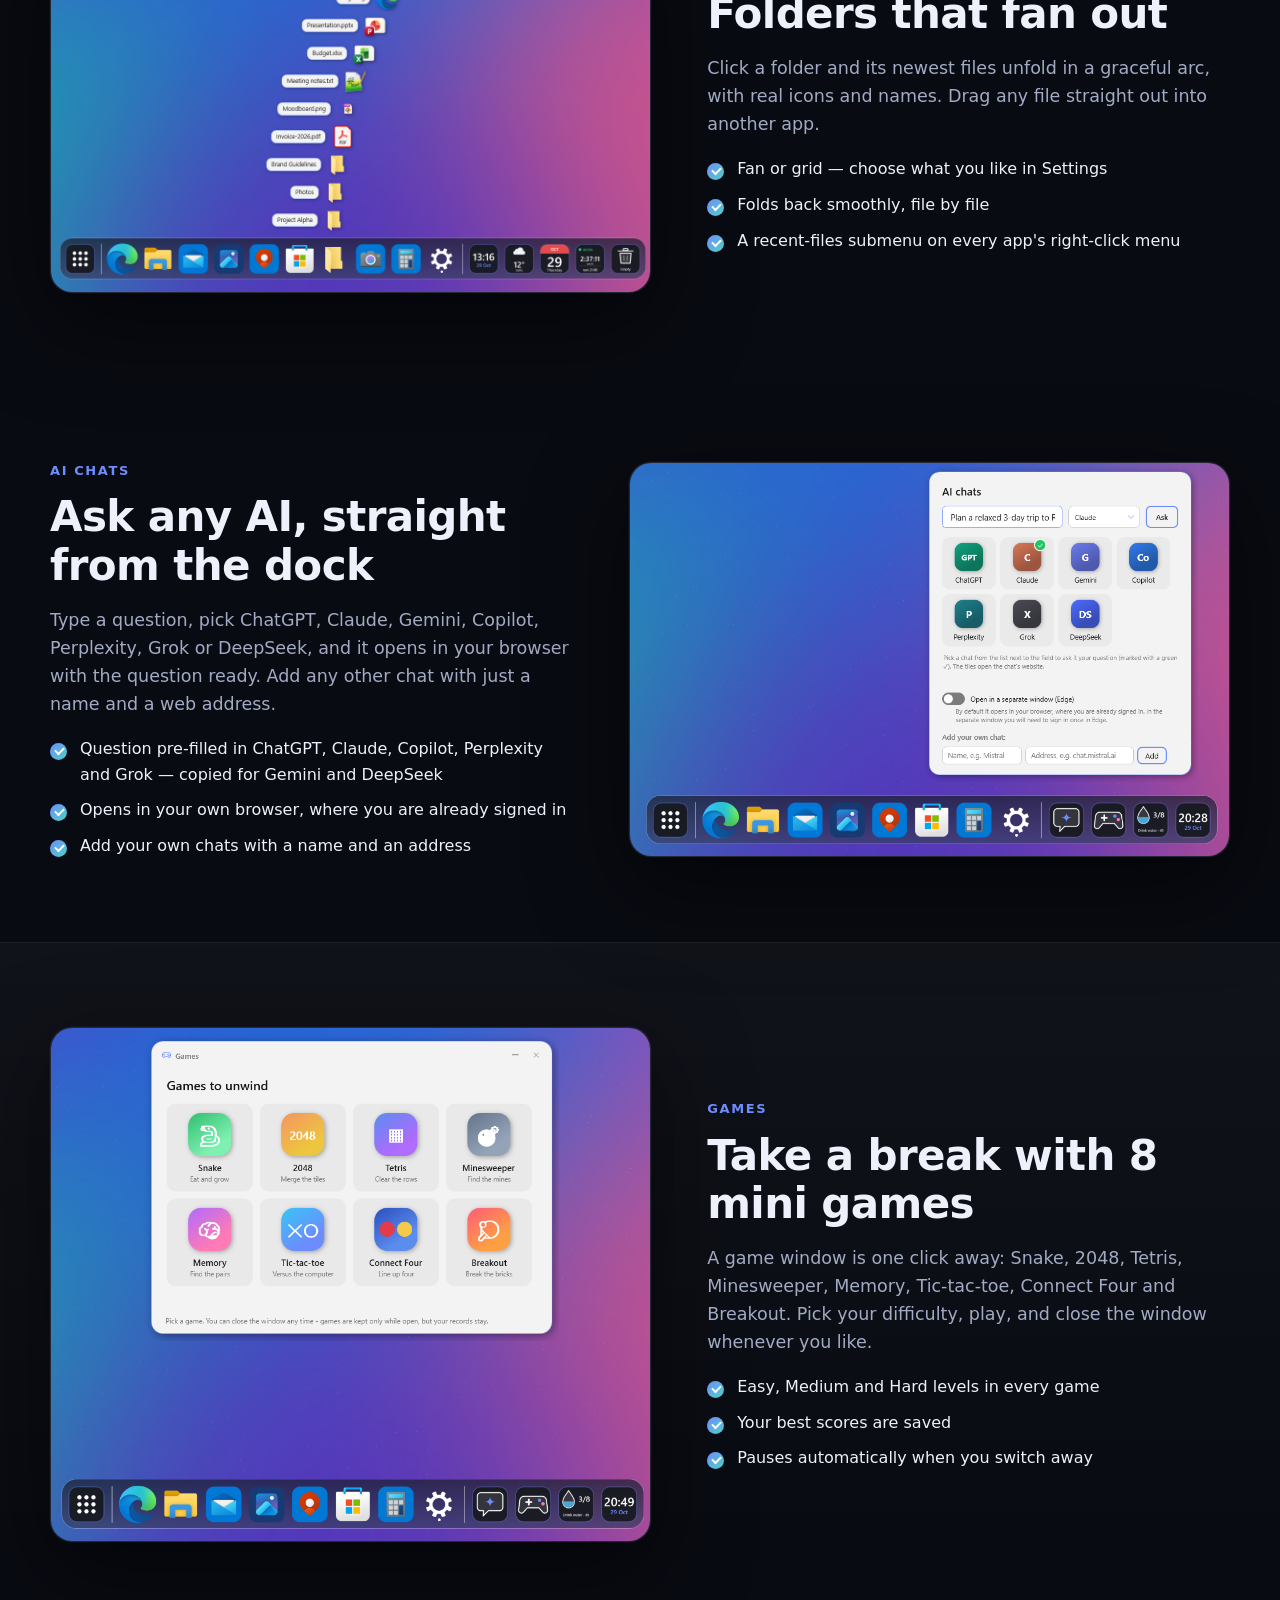
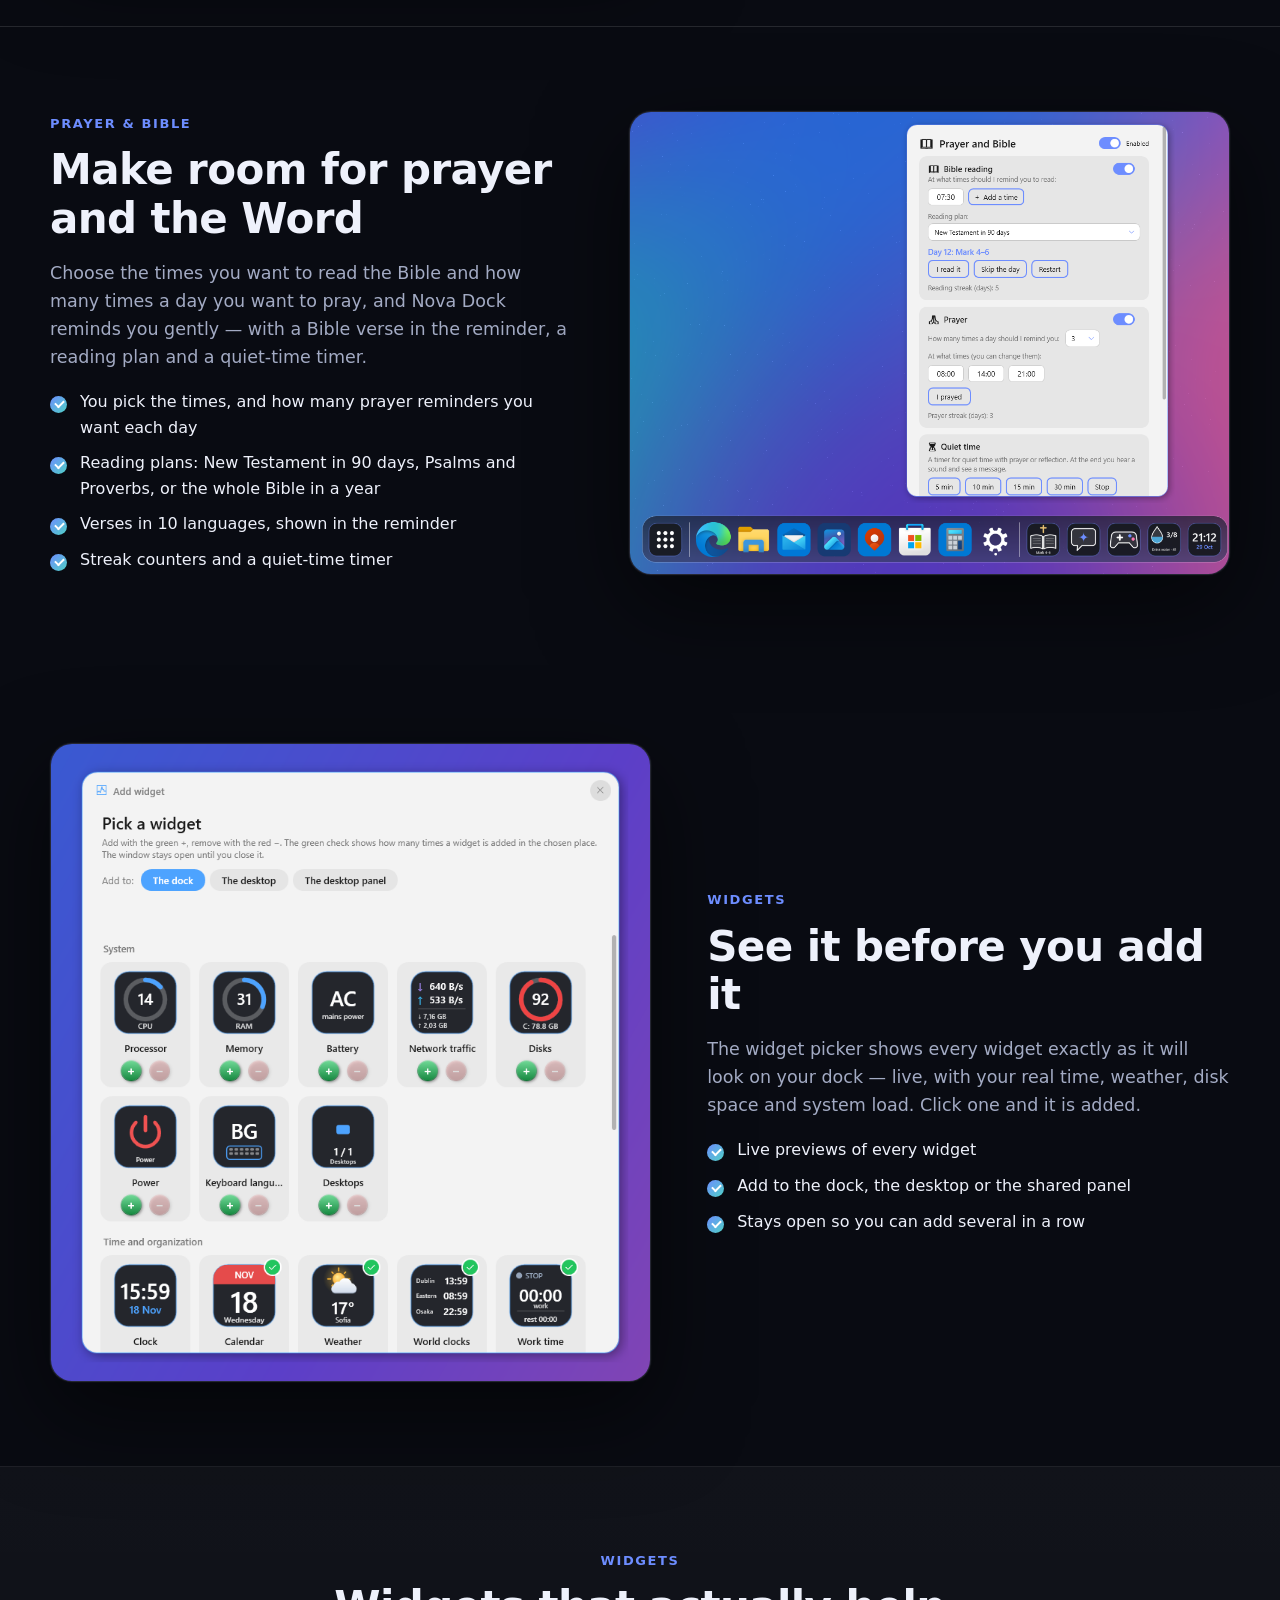
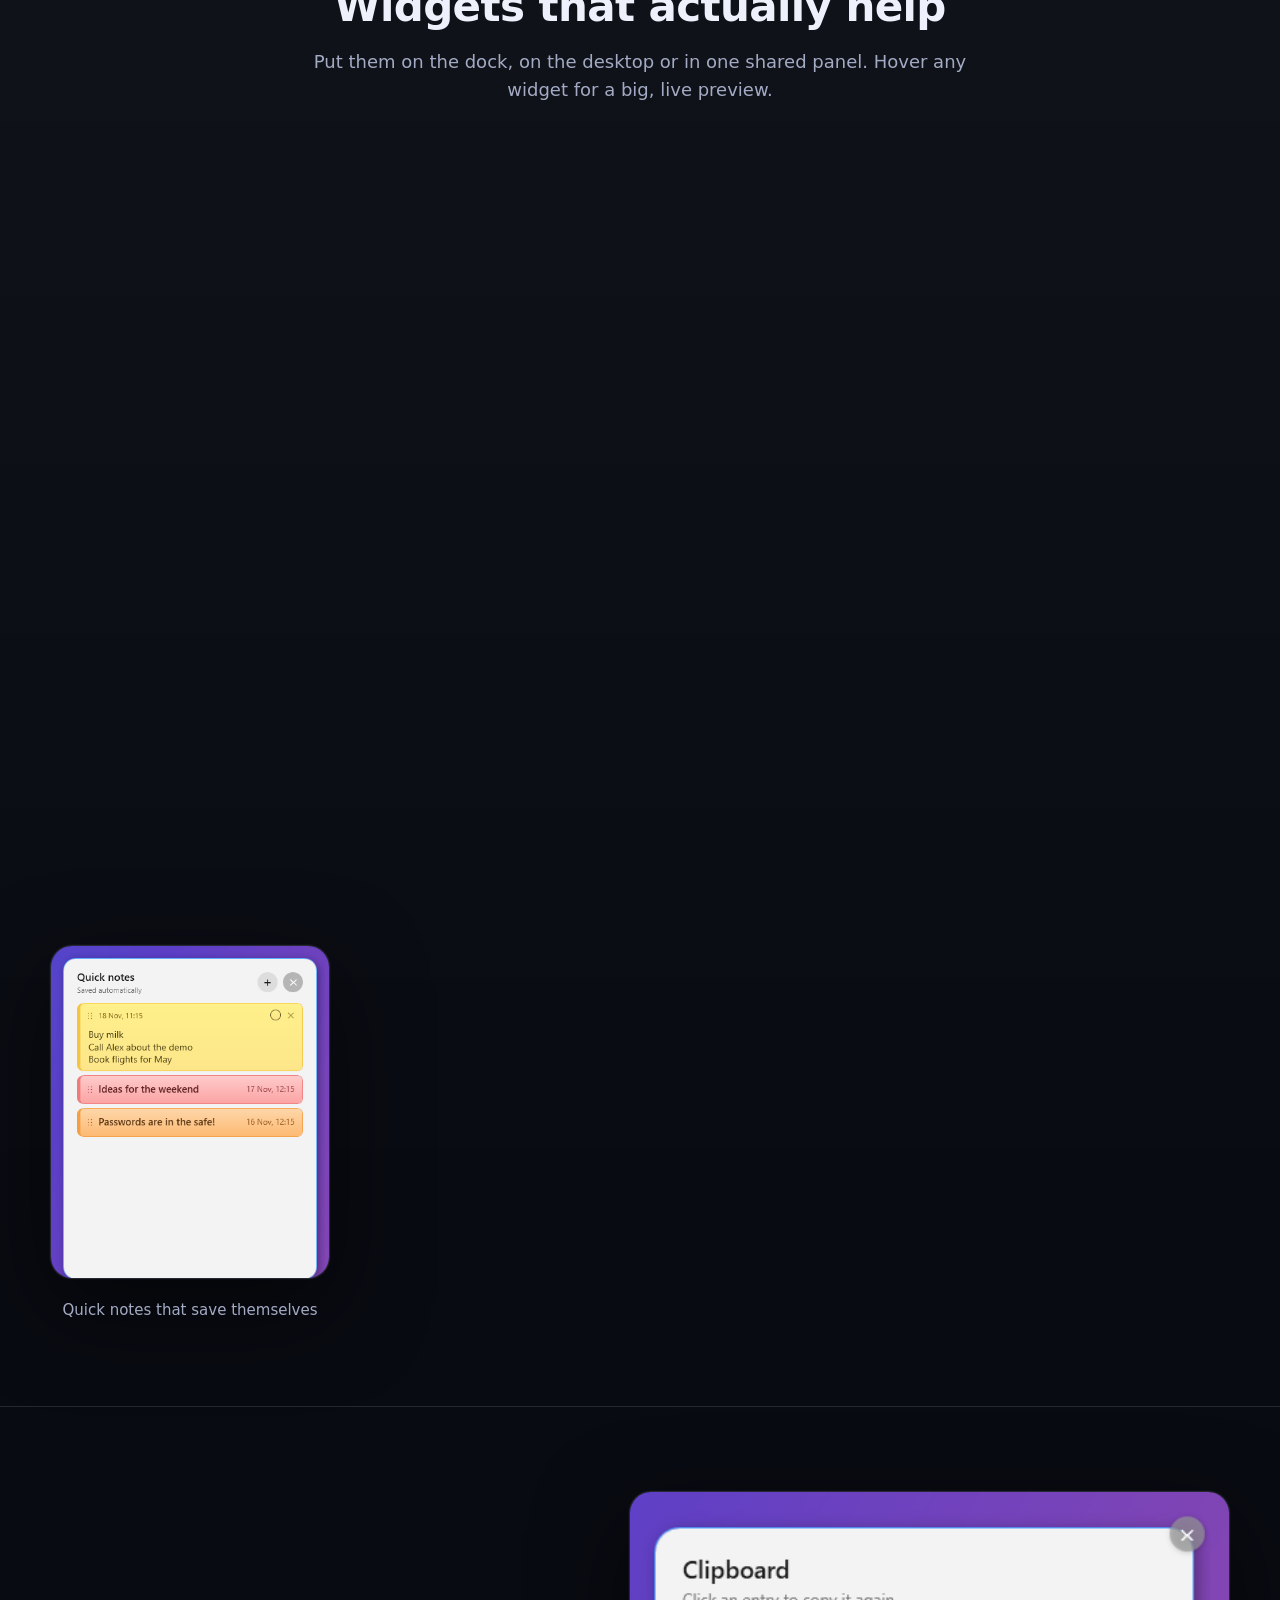
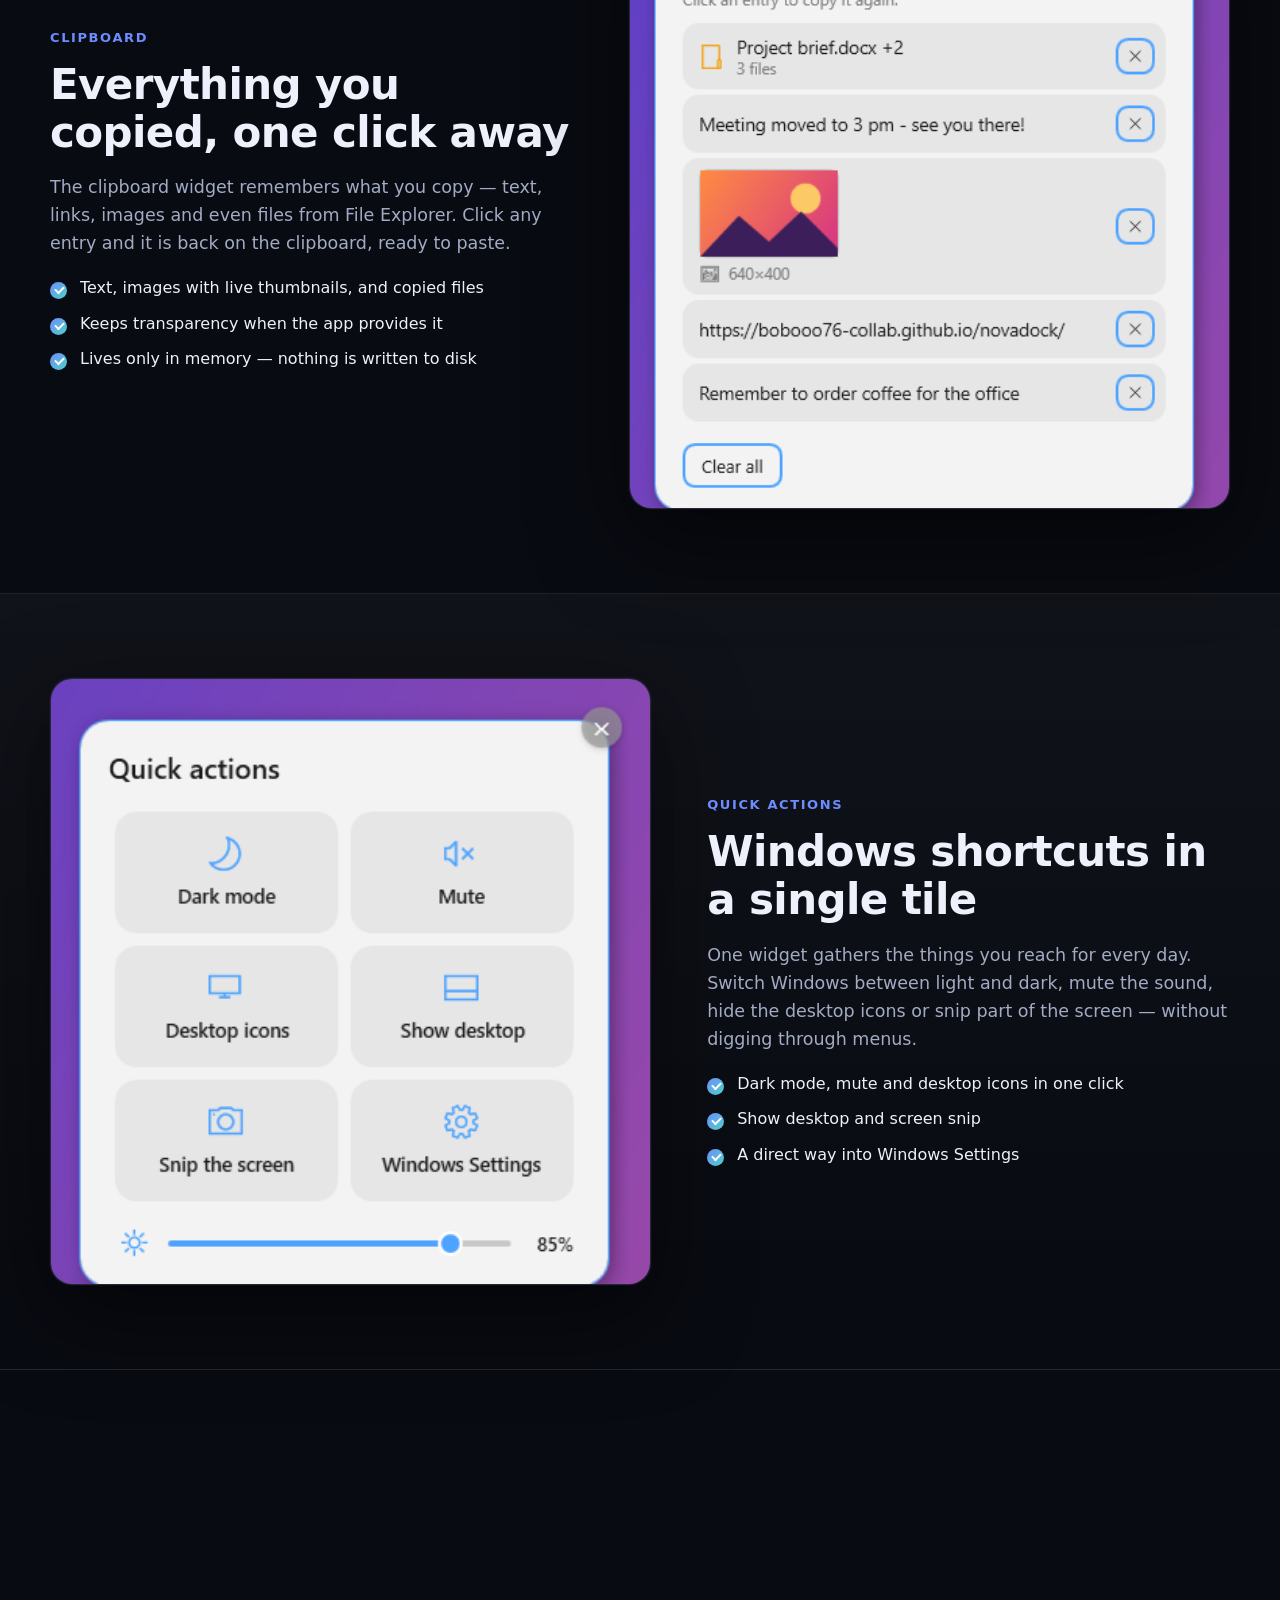
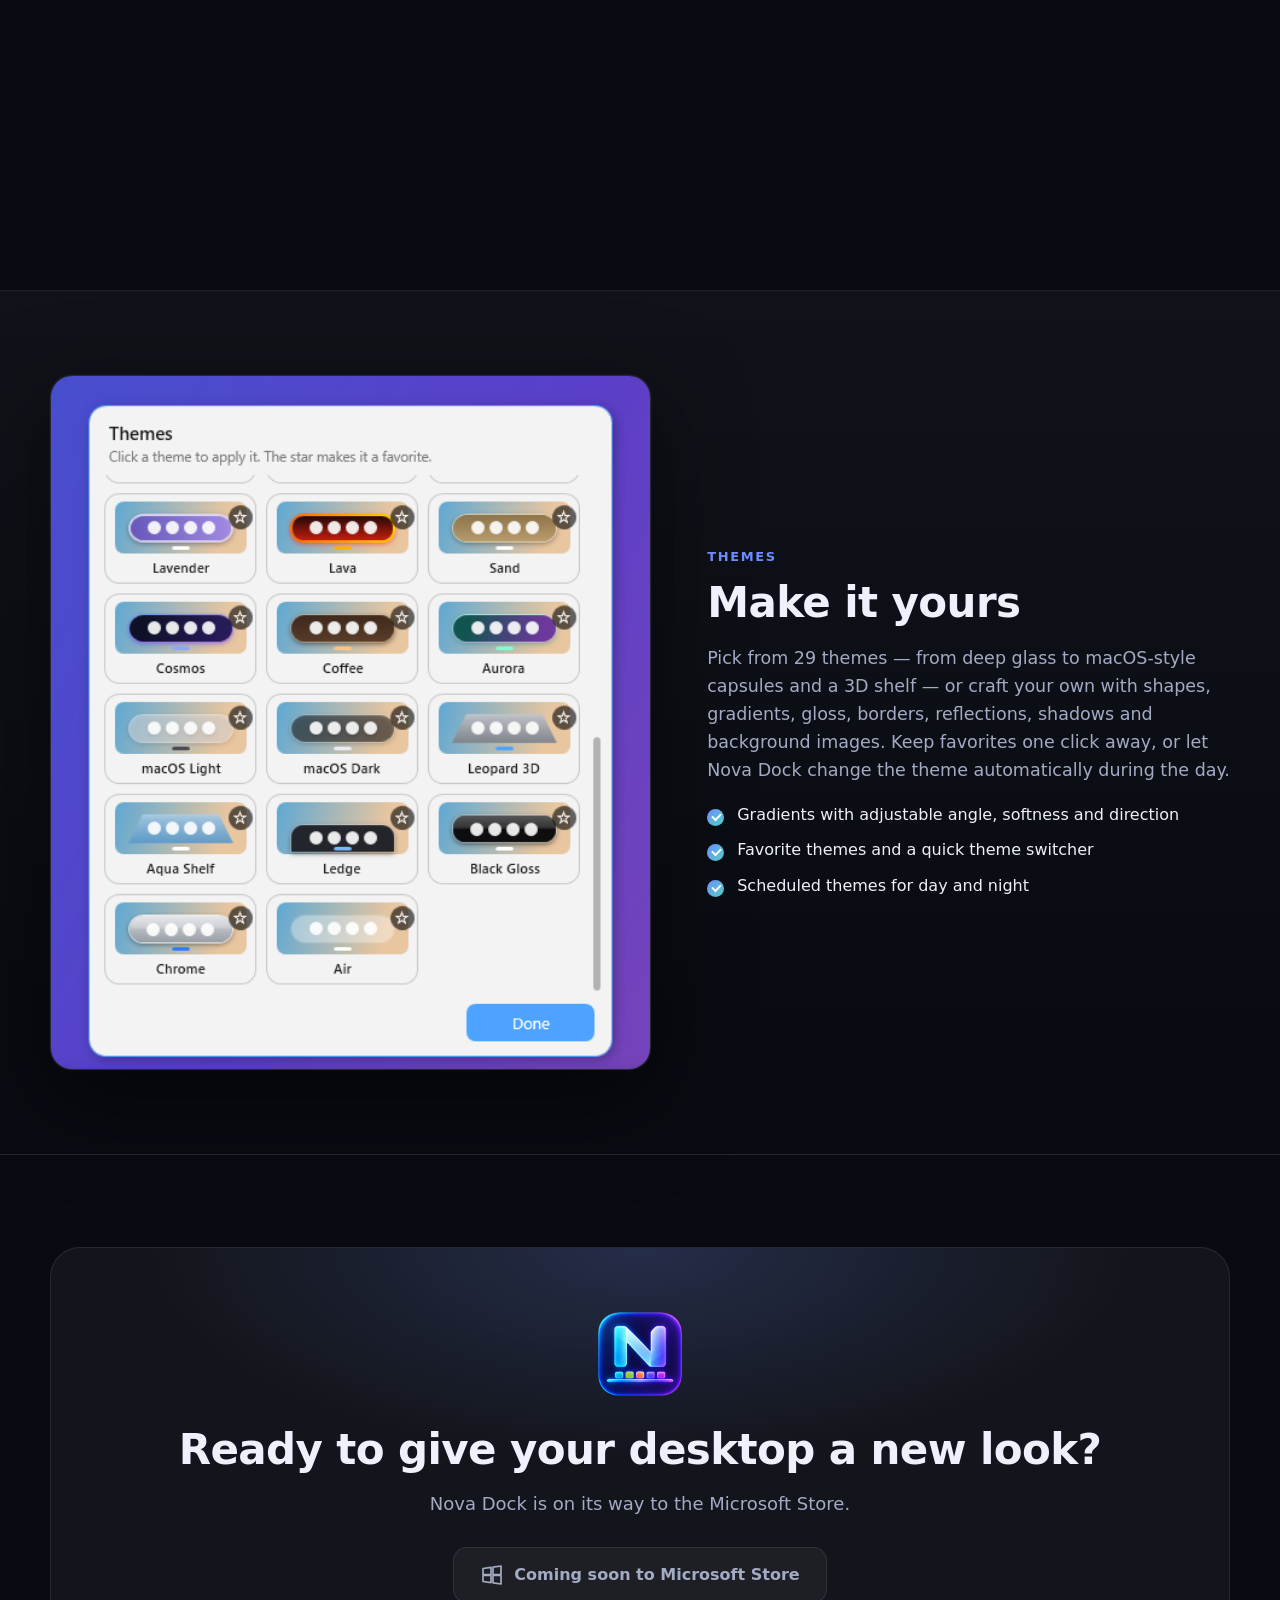
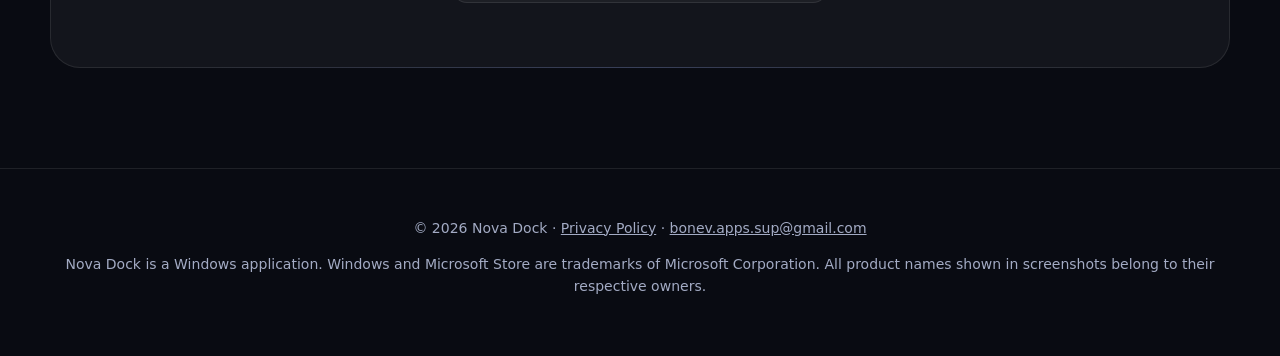
==== commit f0b49a76: "Site menu: Guide link; guide dock picture with more background Co-Authored-By: Claude Sonnet 5.5 <no" ====
--- a/index.html
+++ b/index.html
@@ -51,6 +51,7 @@
       <a href="#features" data-i18n="nav.features">Features</a>
       <a href="#widgets" data-i18n="nav.widgets">Widgets</a>
       <a href="#get" data-i18n="nav.get">Get it</a>
+      <a href="guide.html" data-i18n="nav.guide">Guide</a>
     </div>
     <div class="lang" role="group" aria-label="Language">
       <button type="button" data-lang="en" class="on">EN</button>
--- a/css/style.css
+++ b/css/style.css
@@ -265,3 +265,28 @@
 
 .promise { padding: 0 0 20px; }
 .promise .grid { margin-top: 0; grid-template-columns: repeat(auto-fit, minmax(260px, 1fr)); }
+
+.guide { padding: 64px 0 80px; position: relative; }
+.guide h1 { font-size: clamp(32px, 5vw, 44px); margin: 0 0 6px; }
+.guide h2 { font-size: 24px; margin: 48px 0 12px; scroll-margin-top: 90px; }
+.guide h3 { font-size: 17px; margin: 26px 0 6px; }
+.guide p, .guide li { color: var(--dim); line-height: 1.7; }
+.guide ul { padding-left: 20px; }
+.guide li { margin-bottom: 10px; }
+.guide strong { color: var(--text); }
+.guide em { color: var(--text); font-style: normal; }
+.guide a { color: inherit; text-decoration: underline; }
+.guide .intro { font-size: 18px; }
+.guide .shot { display: block; max-width: 100%; height: auto; margin: 16px 0; }
+.guide-layout { display: grid; grid-template-columns: 220px minmax(0, 1fr); gap: 48px; }
+.guide .l-bg.guide-layout, html[lang="bg"] .guide .guide-layout { display: grid; }
+.toc { position: sticky; top: 90px; align-self: start; display: flex; flex-direction: column; gap: 8px; font-size: 15px; }
+.toc a { text-decoration: none; color: var(--dim); }
+.toc a:hover { color: var(--text); }
+html[lang="bg"] .guide .l-en, html:not([lang="bg"]) .guide .l-bg { display: none; }
+@media (max-width: 880px) {
+  .guide-layout { grid-template-columns: 1fr; gap: 20px; }
+  .toc { position: static; flex-direction: row; flex-wrap: wrap; gap: 6px 14px; }
+}
+.guide li .shot { max-width: 380px; }
+.guide img.shot[src="img/dock.png"] { width: 100%; max-width: none; }
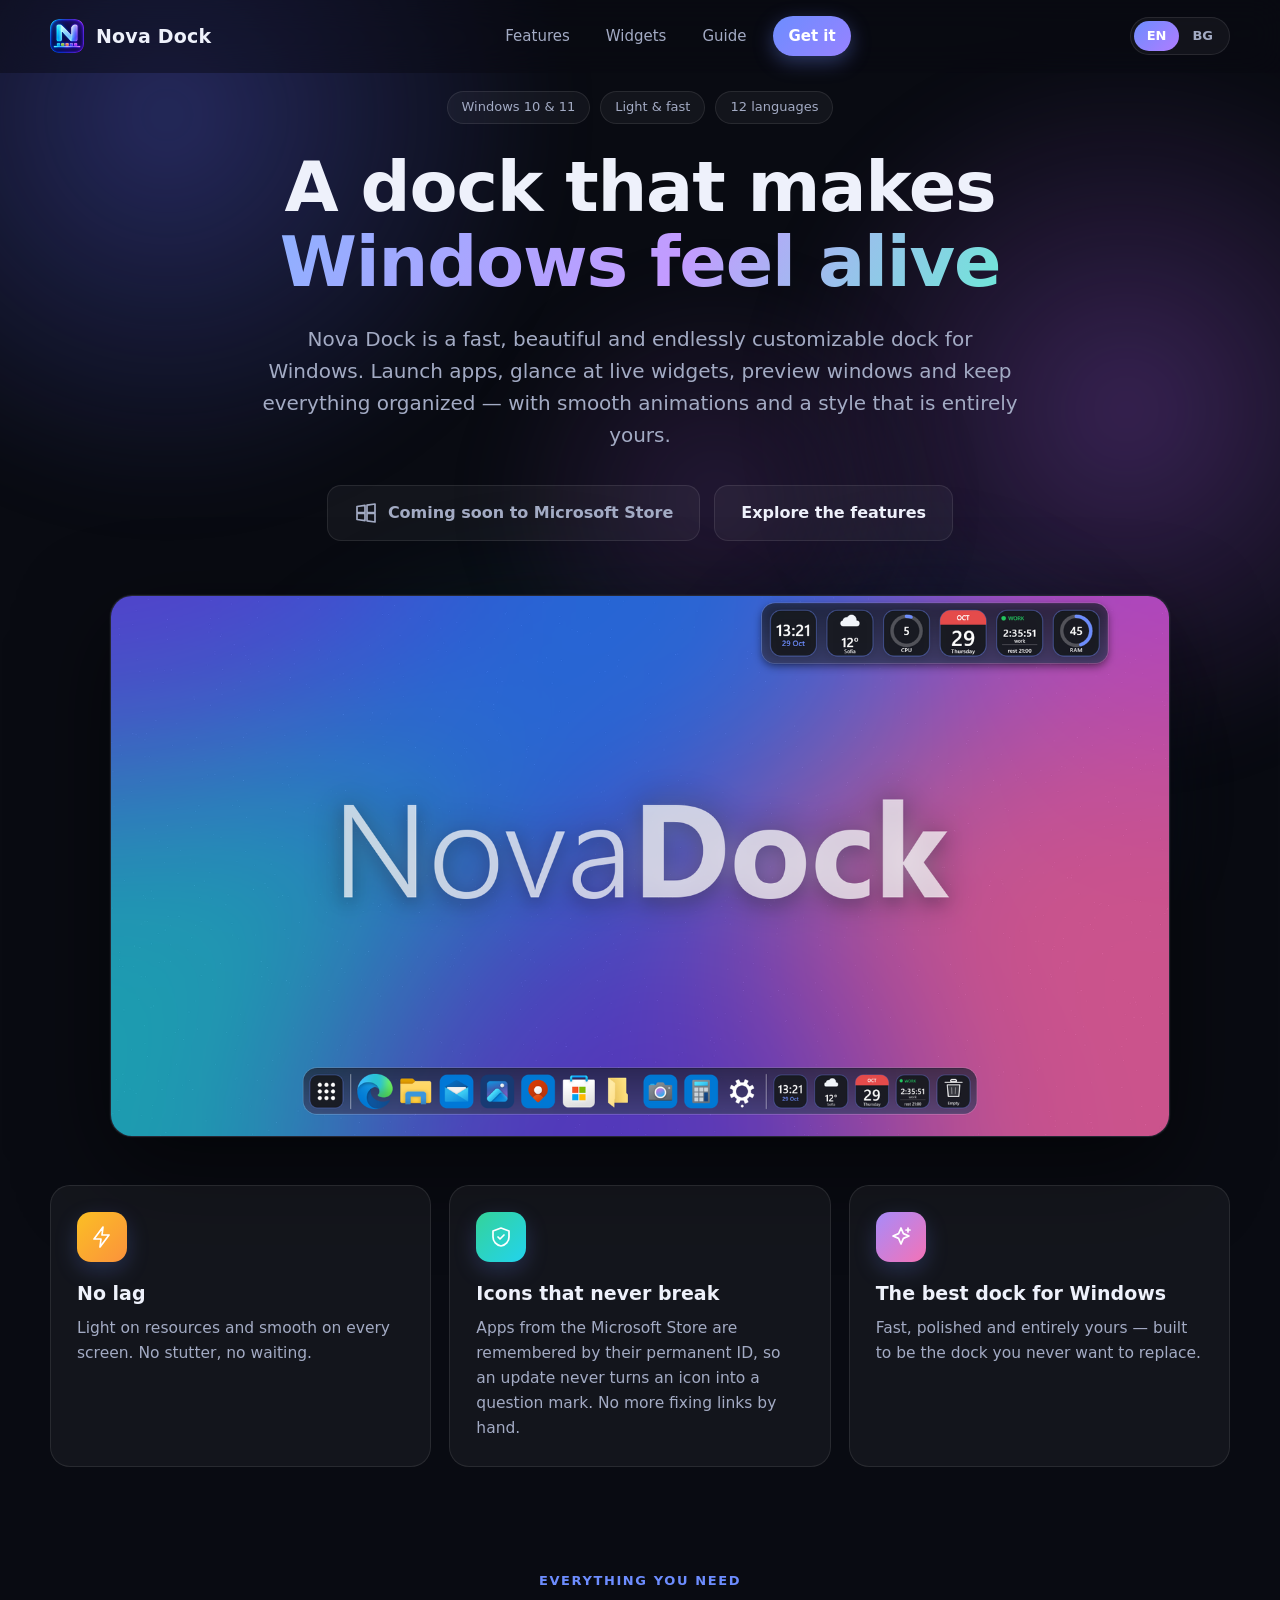
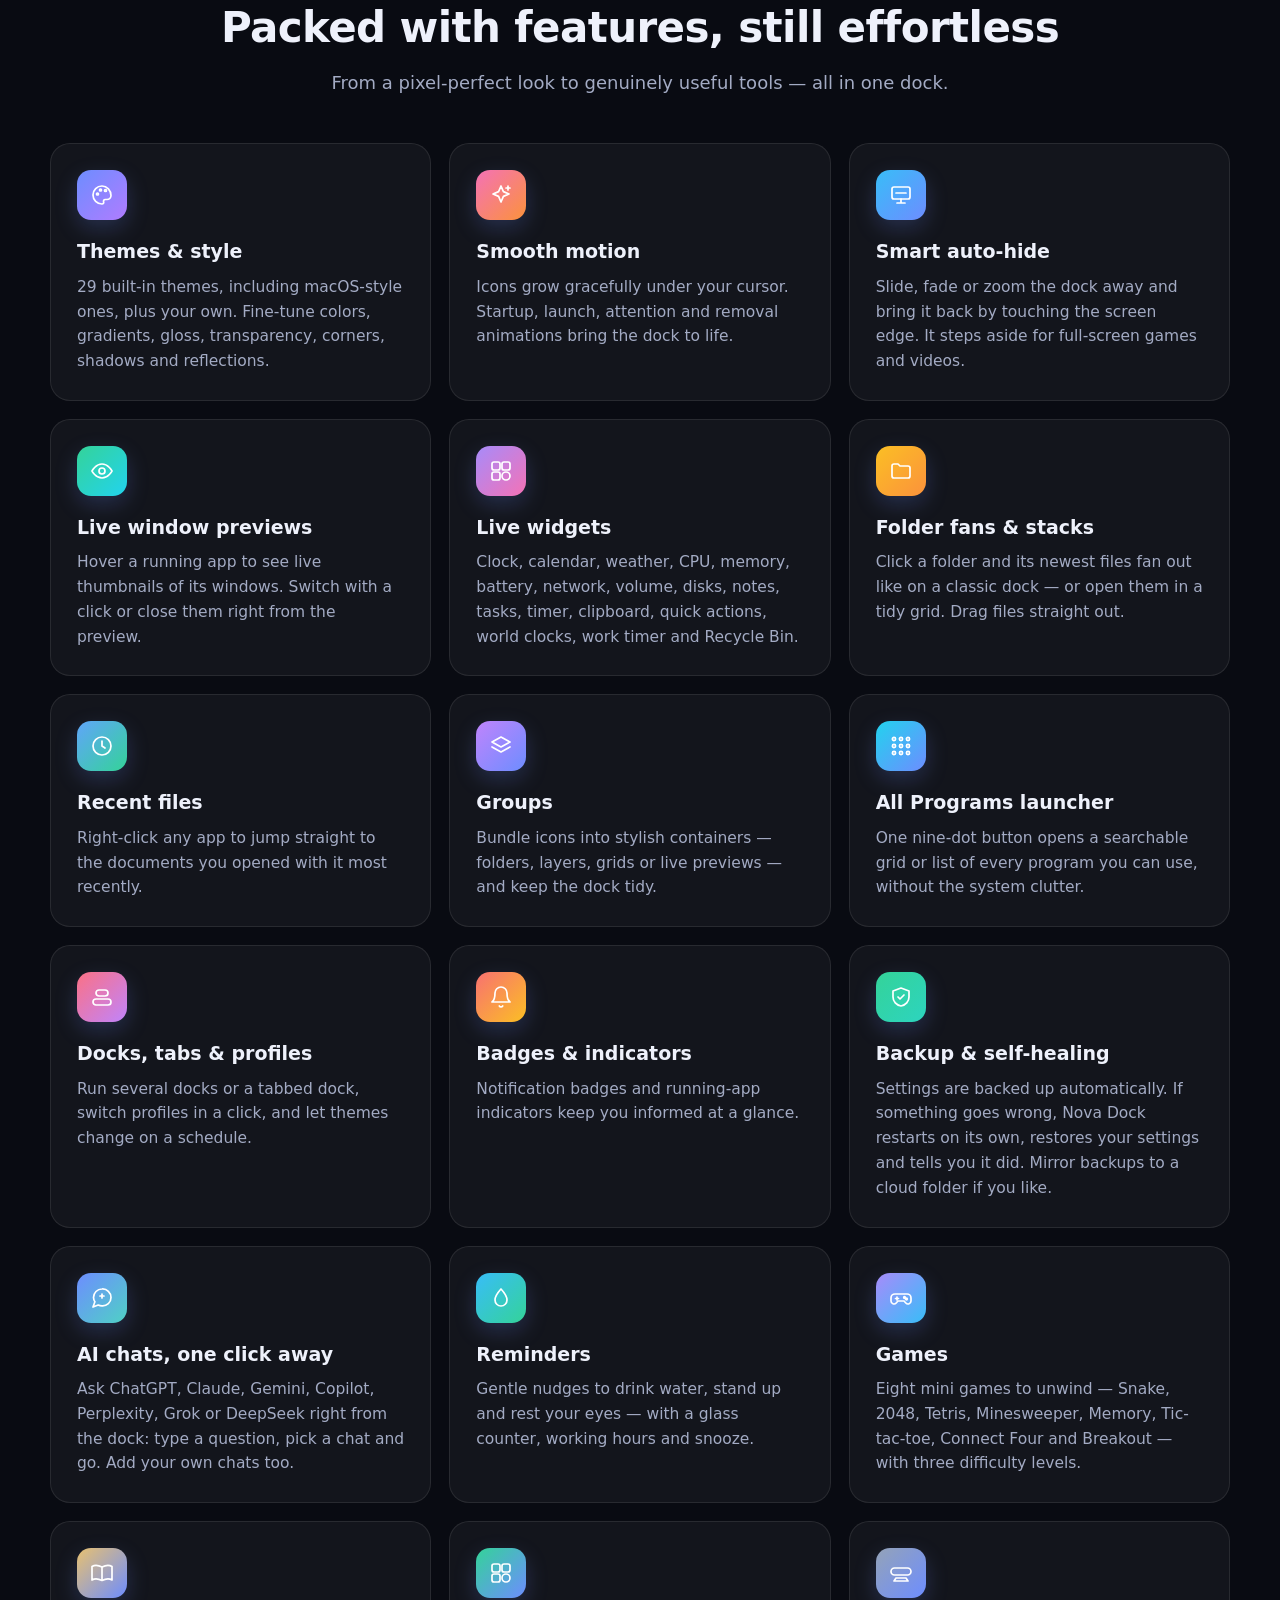
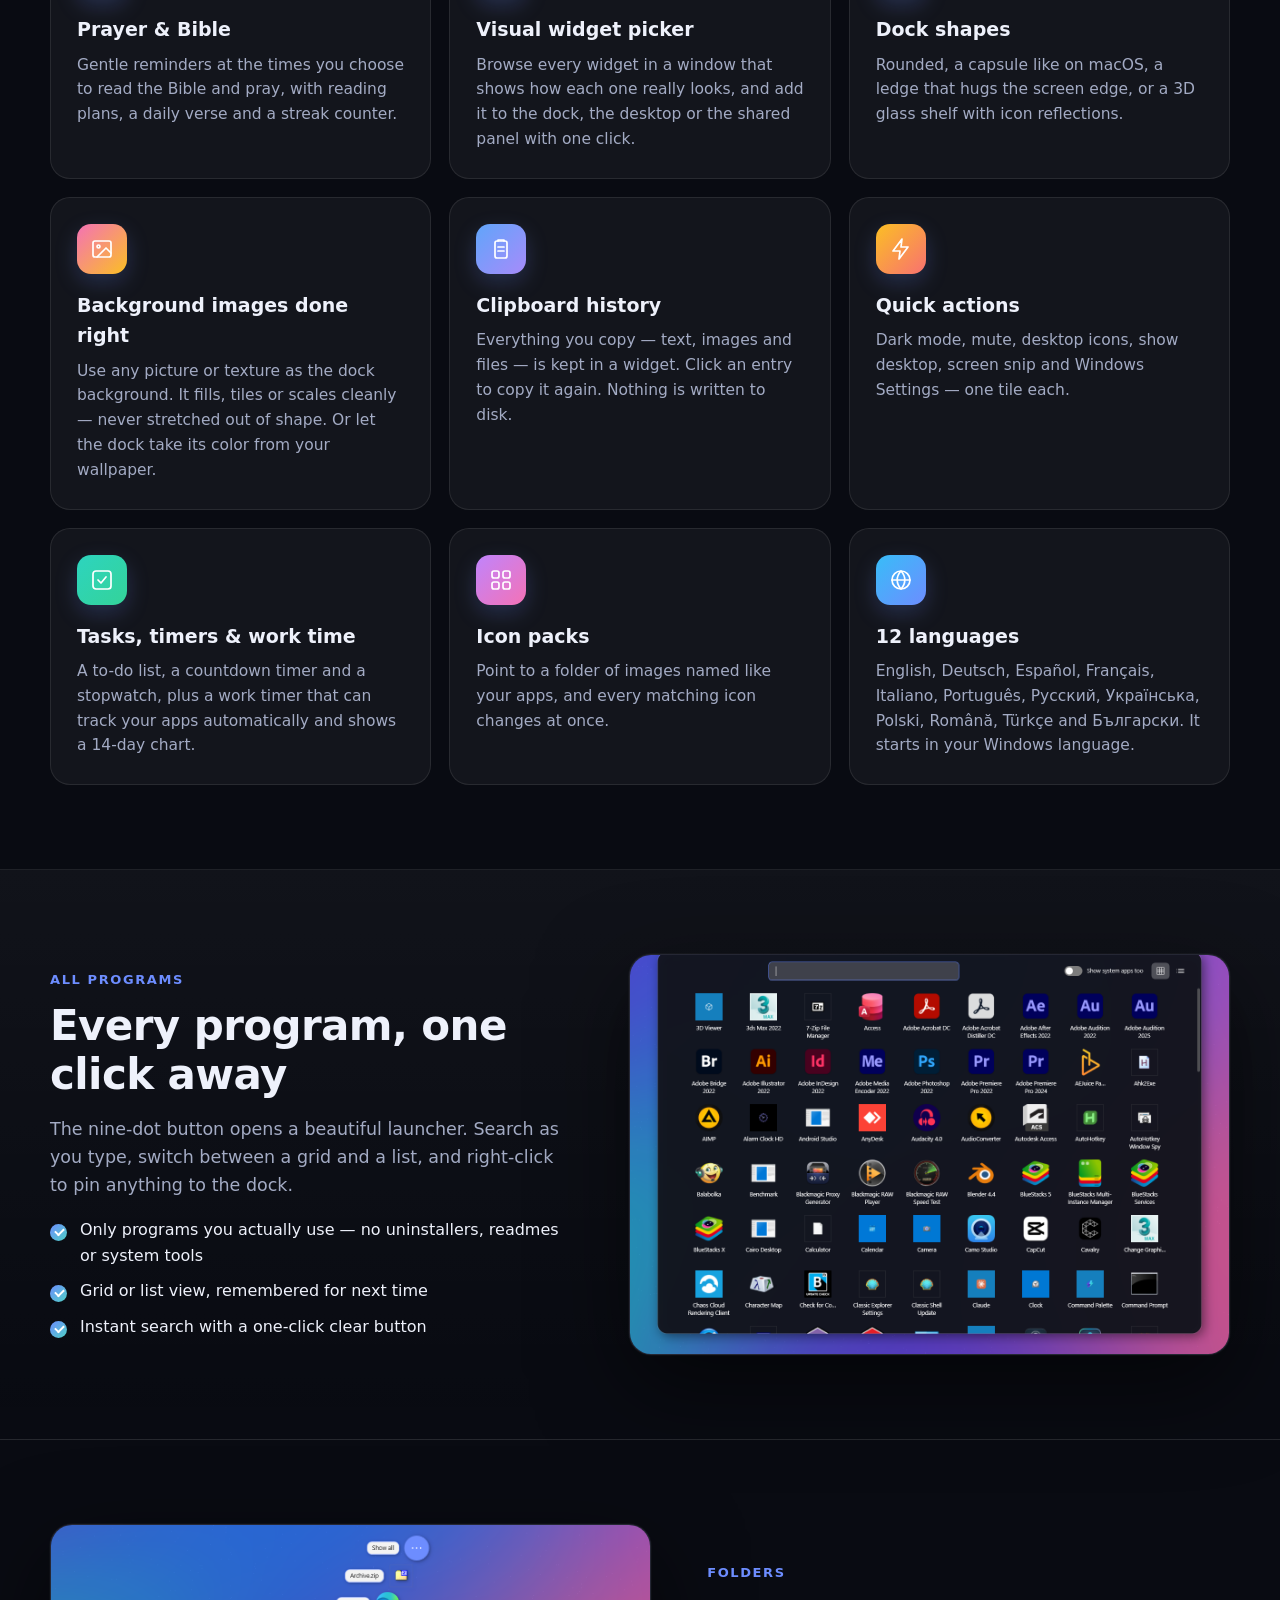
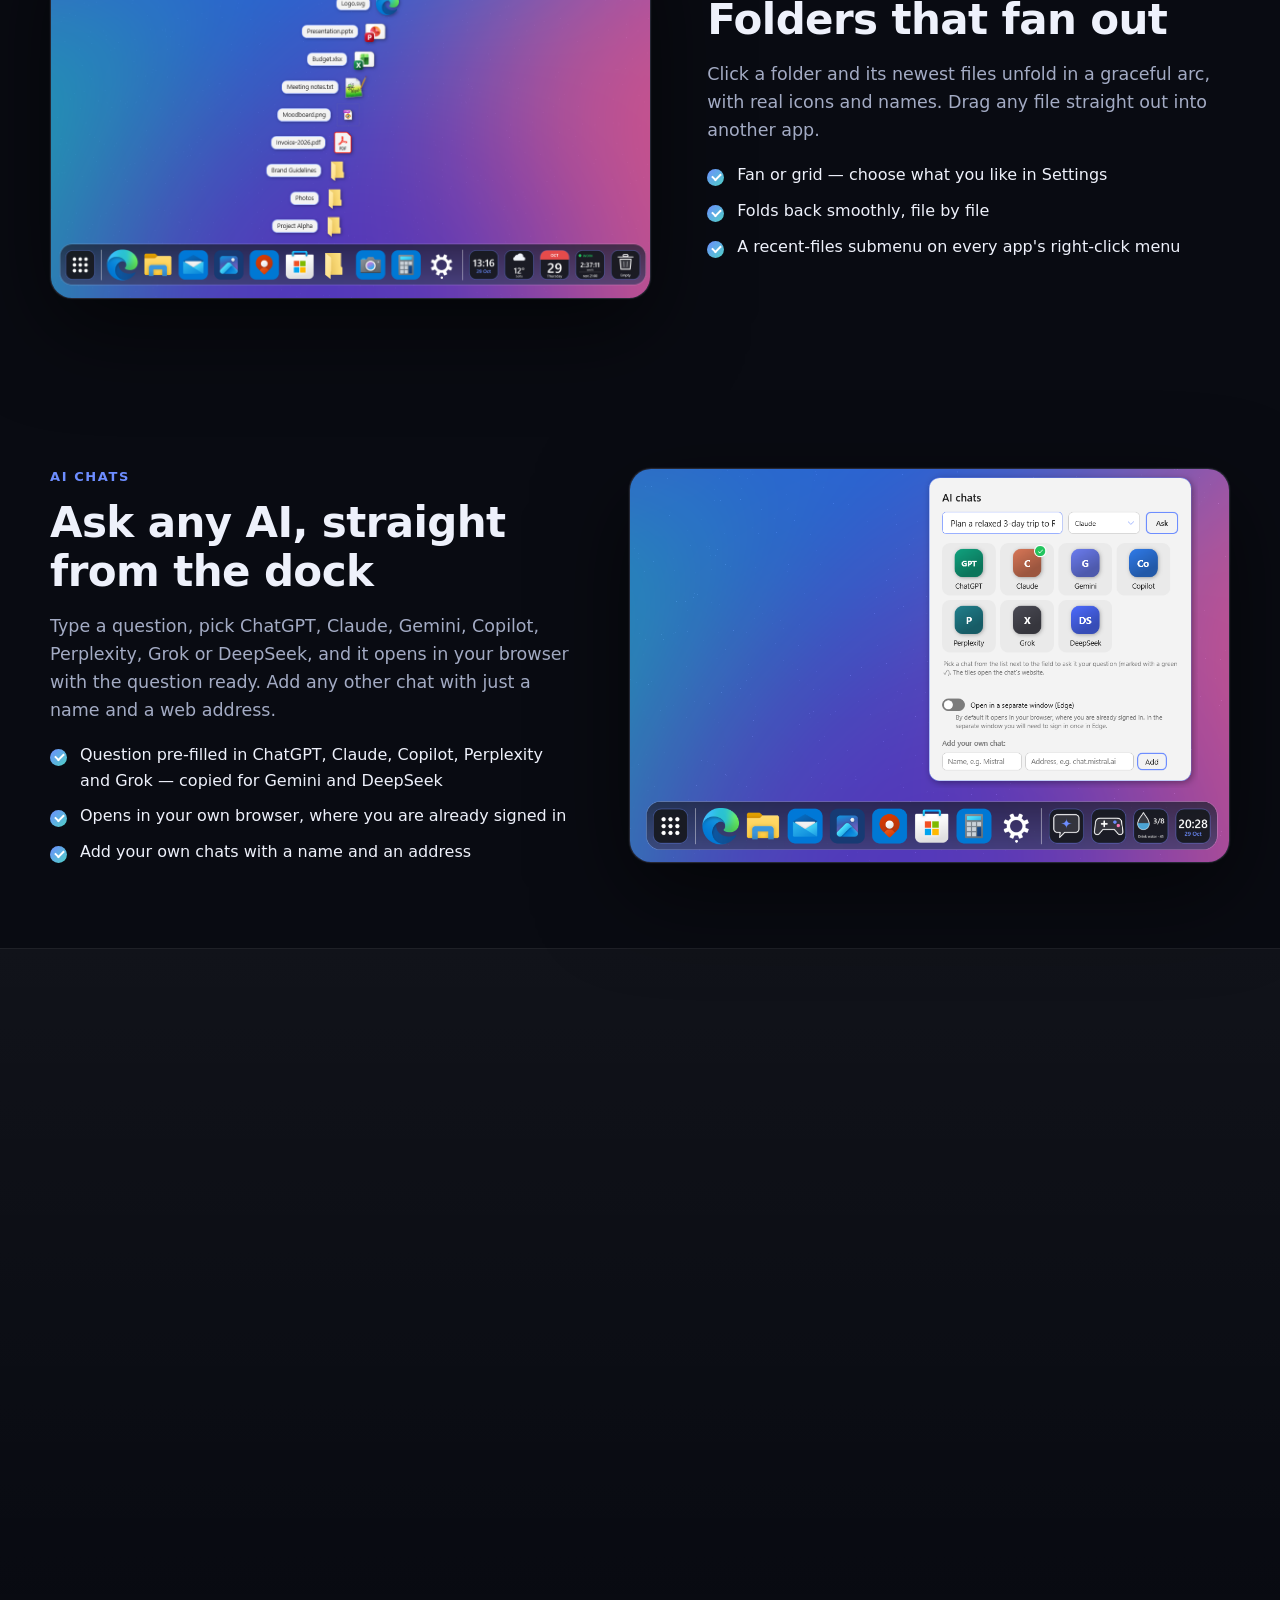
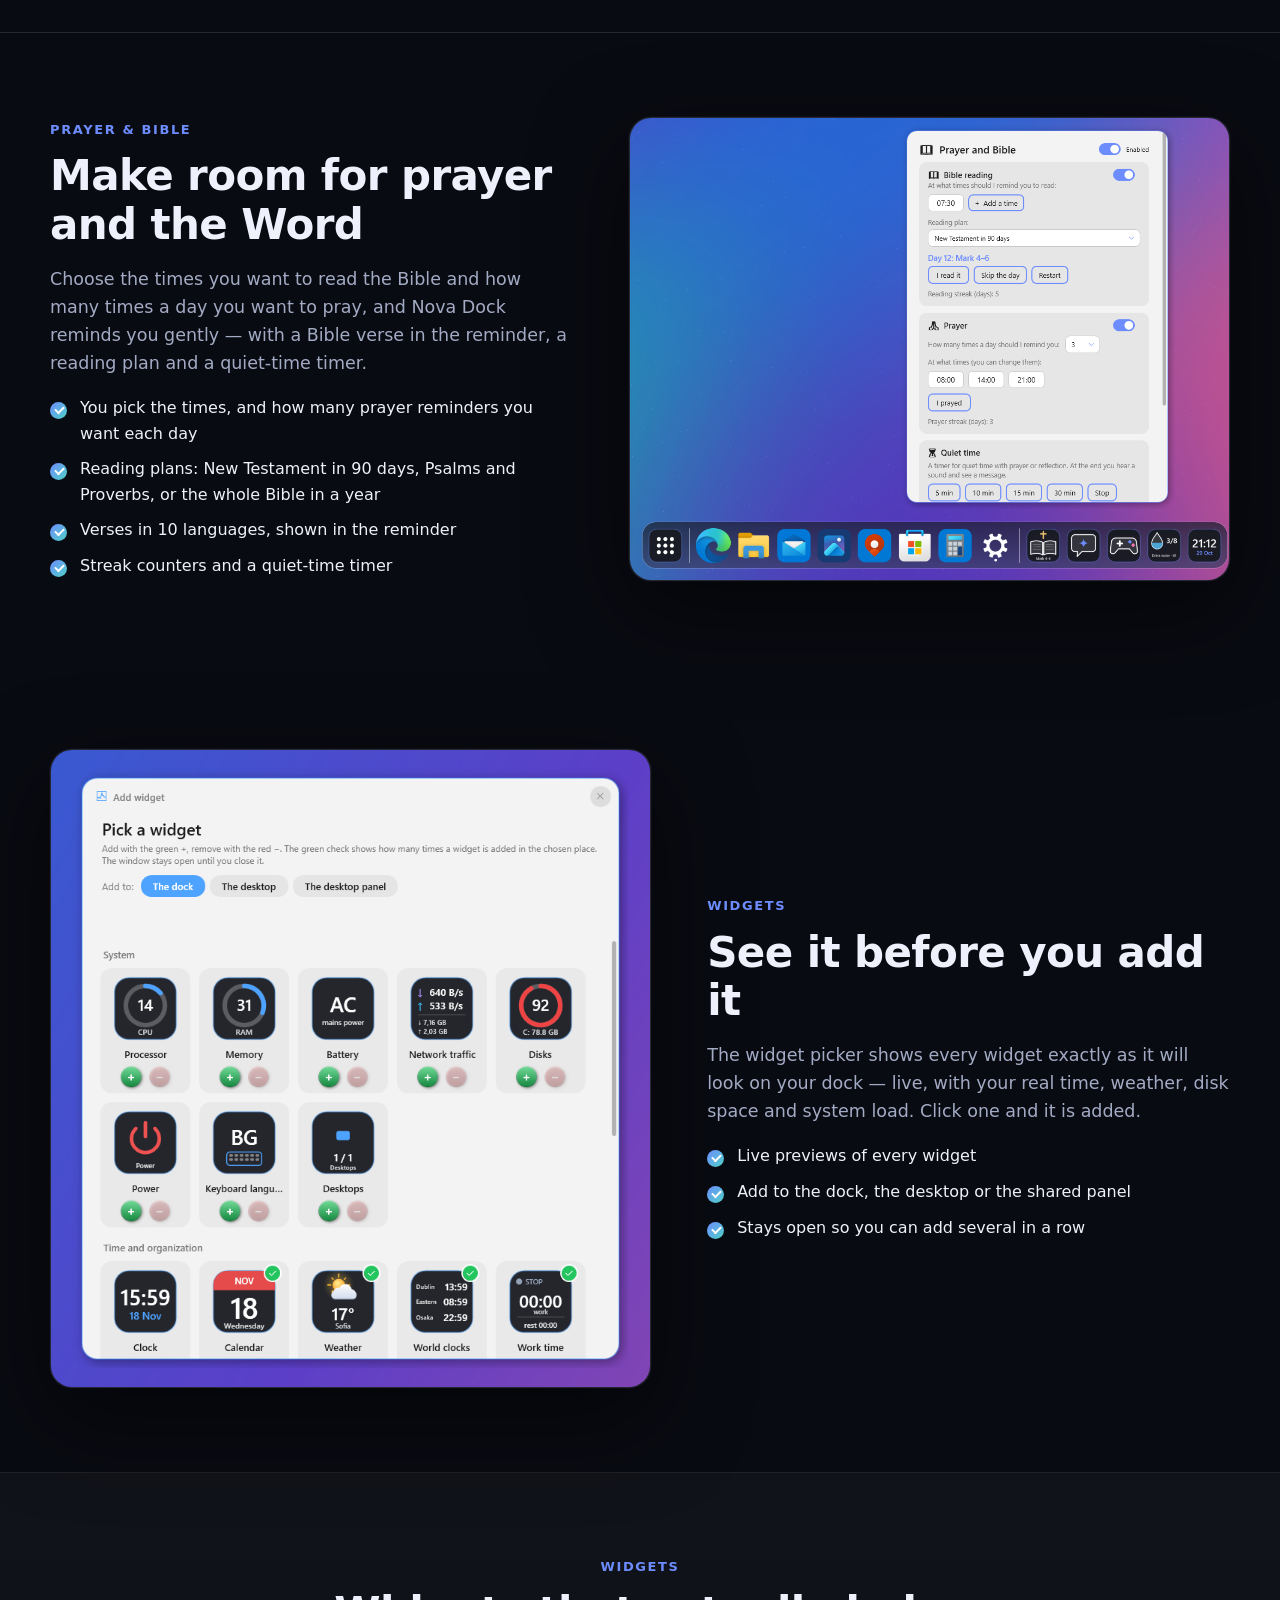
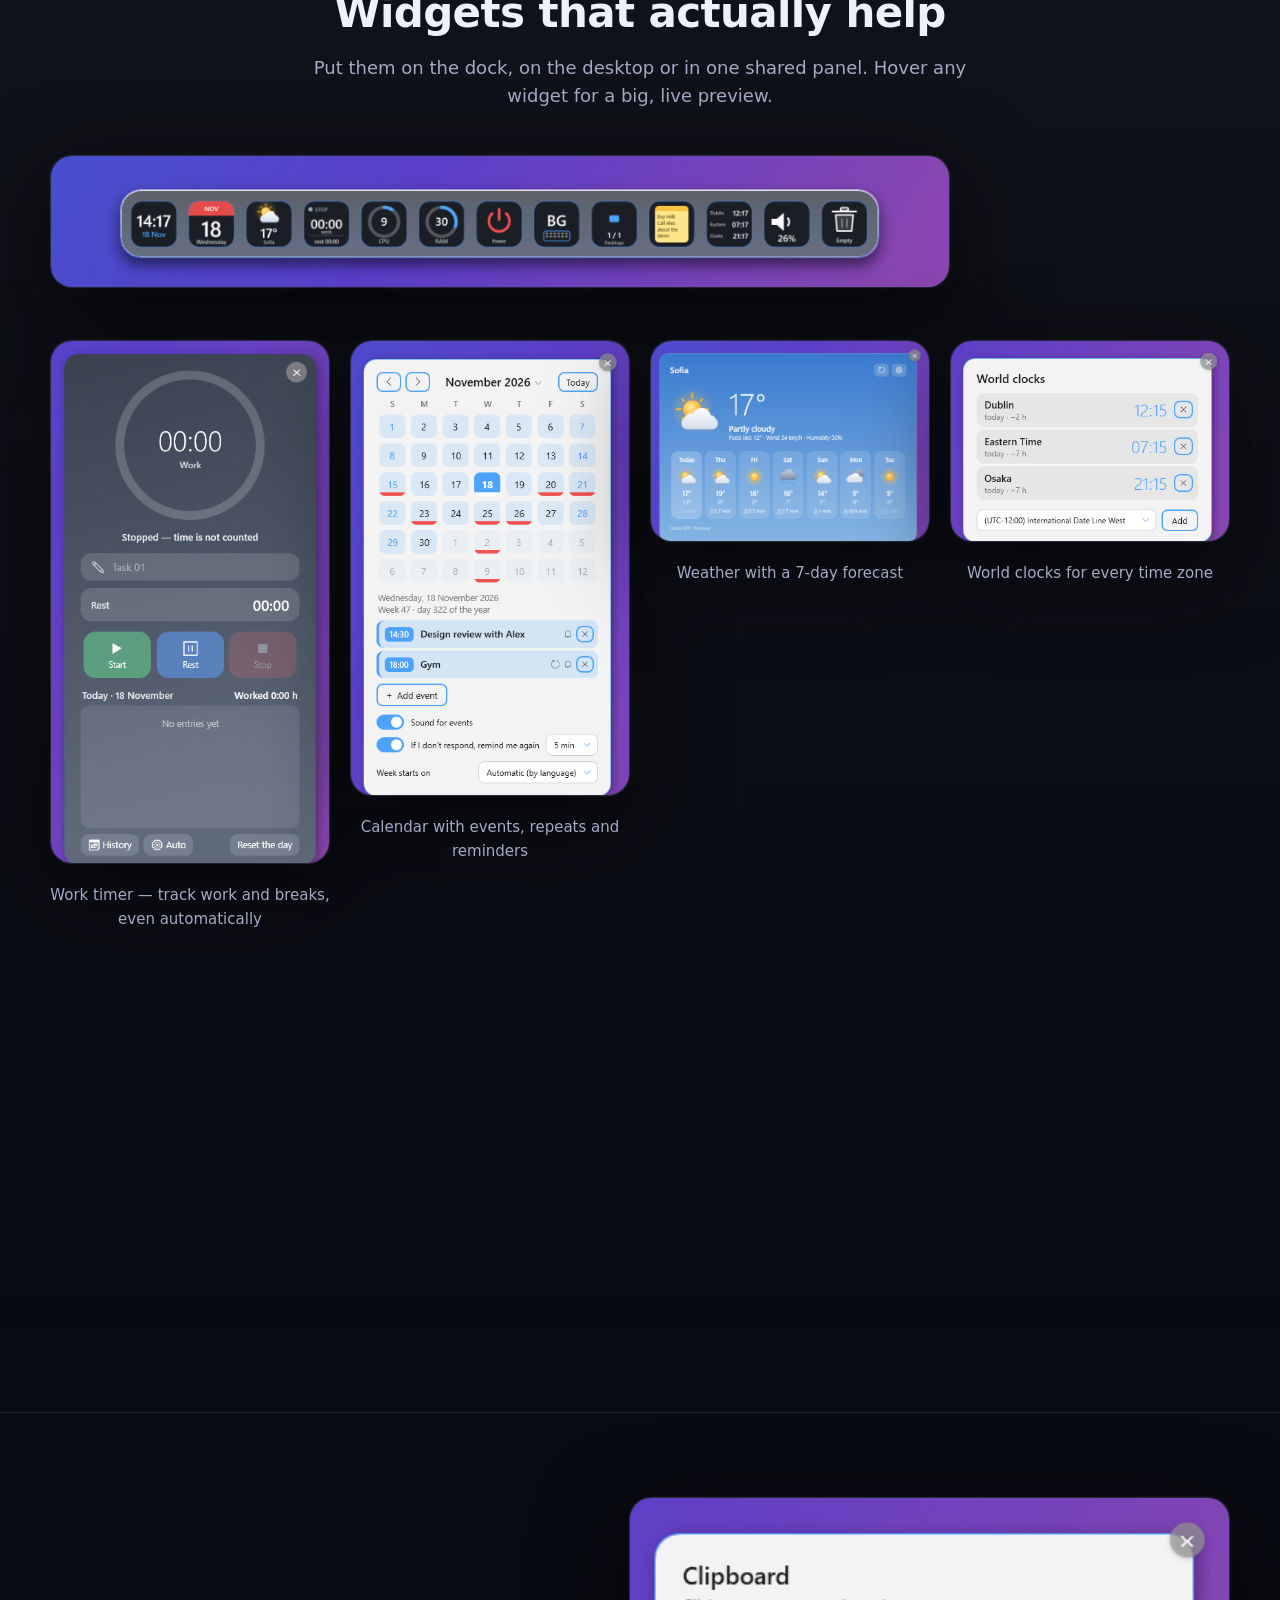
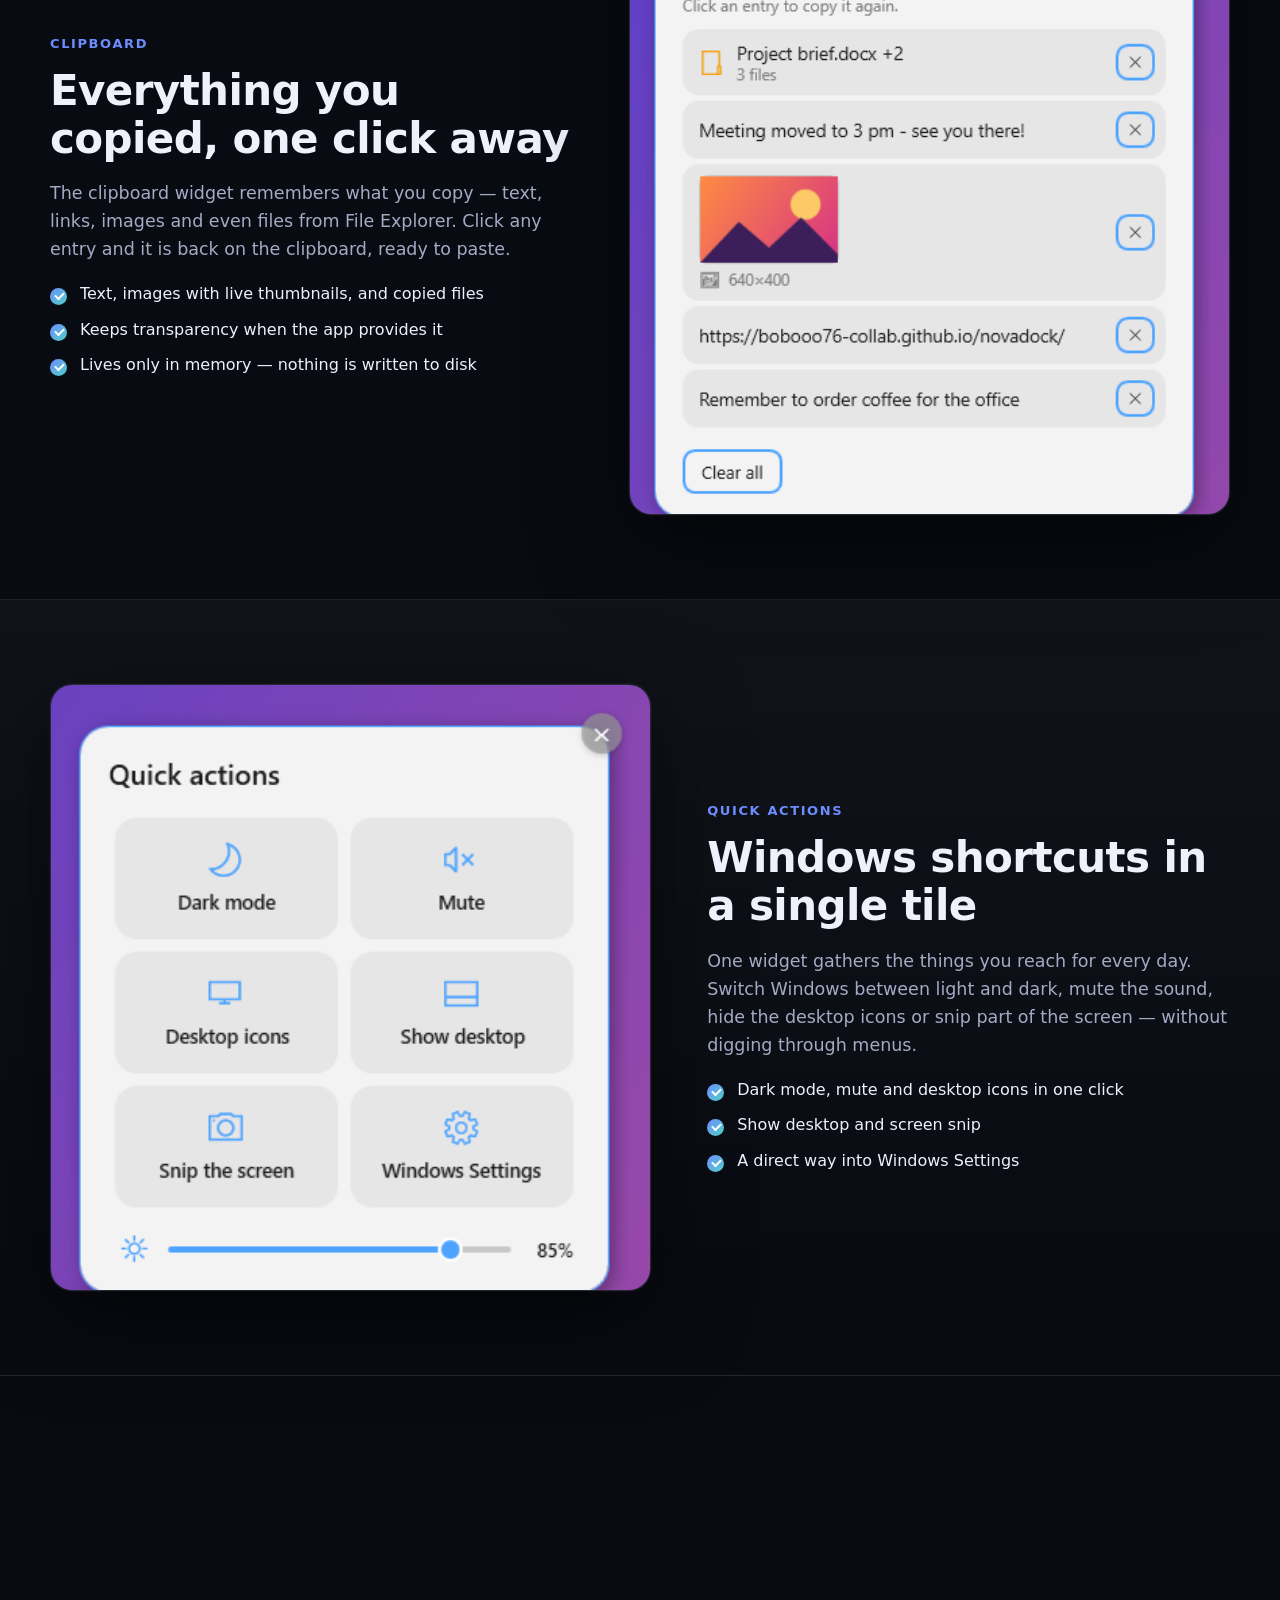
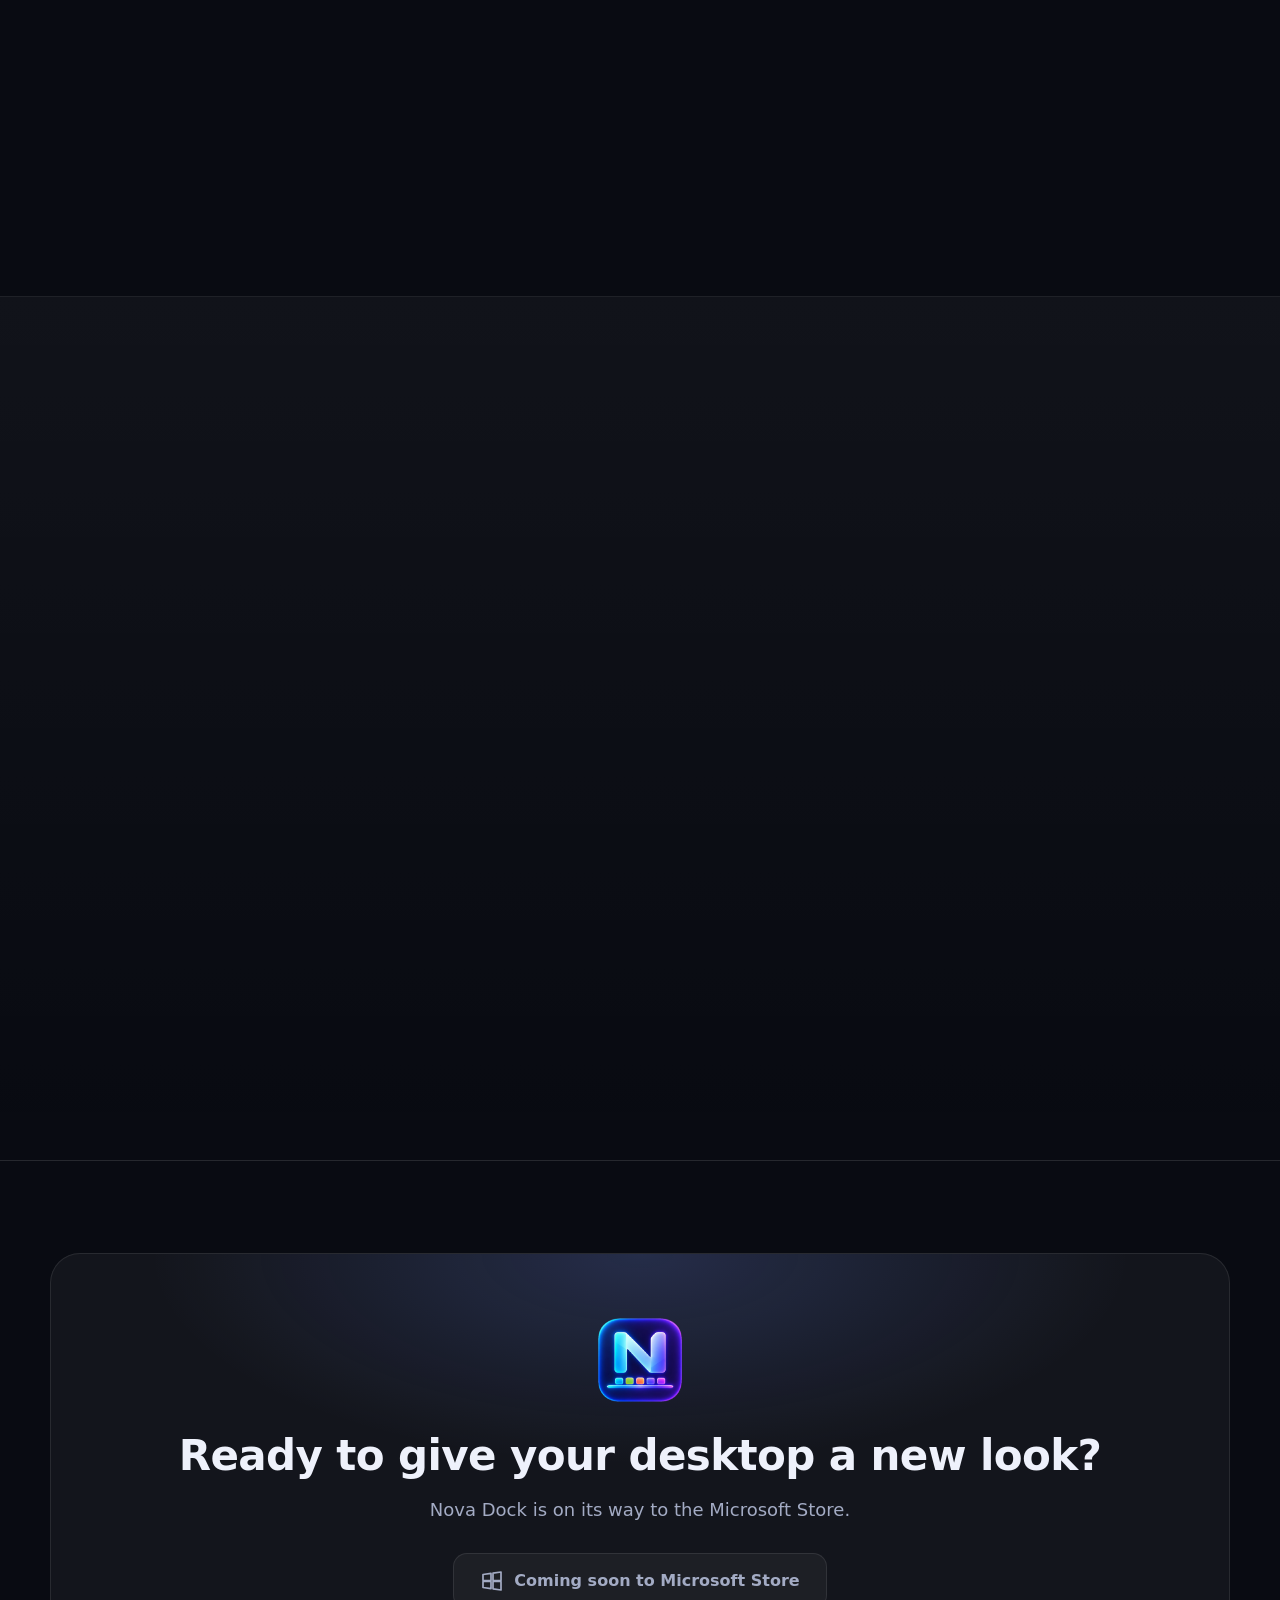
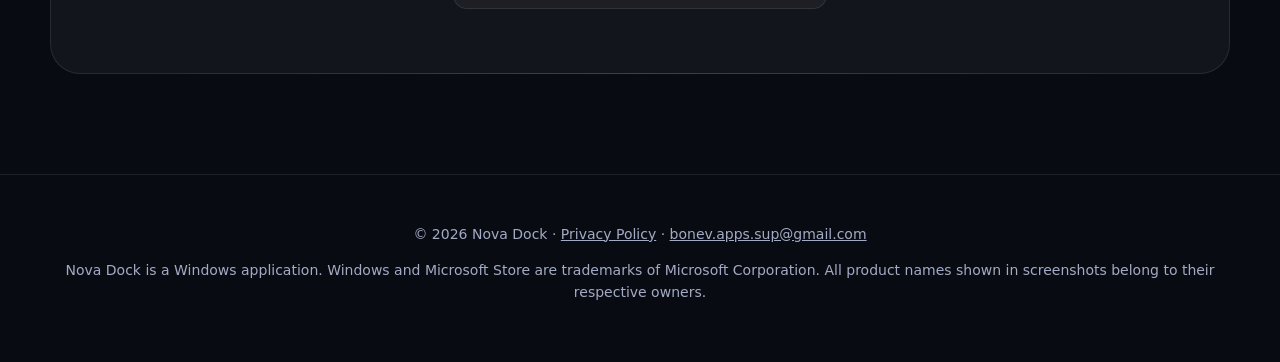
==== commit ab40e29a: "Header: animated menu (hover pills, active section, gradient Get it button, shrink on scroll, scroll" ====
--- a/index.html
+++ b/index.html
@@ -45,13 +45,14 @@
 </svg>
 
 <nav class="top">
+  <span class="progress" aria-hidden="true"></span>
   <div class="wrap">
     <a class="brand" href="#top"><img src="img/icon.png" alt="Nova Dock"> Nova Dock</a>
     <div class="links">
       <a href="#features" data-i18n="nav.features">Features</a>
       <a href="#widgets" data-i18n="nav.widgets">Widgets</a>
-      <a href="#get" data-i18n="nav.get">Get it</a>
       <a href="guide.html" data-i18n="nav.guide">Guide</a>
+      <a href="#get" class="nav-cta" data-i18n="nav.get">Get it</a>
     </div>
     <div class="lang" role="group" aria-label="Language">
       <button type="button" data-lang="en" class="on">EN</button>
@@ -323,5 +324,6 @@
 <script src="js/lang-en.js"></script>
 <script src="js/lang-bg.js"></script>
 <script src="js/site.js"></script>
+<script src="js/nav.js"></script>
 </body>
 </html>
--- a/css/style.css
+++ b/css/style.css
@@ -105,17 +105,44 @@
   top: 0;
   z-index: 20;
   backdrop-filter: blur(16px);
-  background: rgba(9, 11, 18, 0.68);
-  border-bottom: 1px solid var(--card-border);
-}
-
-nav.top .wrap { display: flex; align-items: center; justify-content: space-between; height: 66px; gap: 16px; }
+  background: rgba(9, 11, 18, 0.45);
+  border-bottom: 1px solid transparent;
+  transition: background .3s, border-color .3s, box-shadow .3s;
+}
+nav.top.scrolled { background: rgba(9, 11, 18, 0.82); border-bottom-color: var(--card-border); box-shadow: 0 10px 30px rgba(0, 0, 0, 0.35); }
+nav.top .progress {
+  position: absolute; left: 0; bottom: -1px; height: 2px; width: 100%;
+  background: linear-gradient(90deg, var(--accent), var(--accent-2), var(--accent-3));
+  transform: scaleX(0); transform-origin: left; pointer-events: none;
+}
+
+nav.top .wrap { display: flex; align-items: center; justify-content: space-between; height: 72px; gap: 16px; transition: height .3s; }
+nav.top.scrolled .wrap { height: 58px; }
 
 .brand { display: flex; align-items: center; gap: 12px; font-weight: 700; font-size: 19px; letter-spacing: 0.2px; }
-.brand img { width: 34px; height: 34px; border-radius: 9px; }
-
-.links { display: flex; align-items: center; gap: 26px; color: var(--dim); font-size: 15px; }
-.links a:hover { color: var(--text); }
+.brand img { width: 34px; height: 34px; border-radius: 9px; transition: transform .35s cubic-bezier(.3, 1.6, .5, 1), box-shadow .35s; }
+.brand:hover img { transform: rotate(-8deg) scale(1.12); box-shadow: 0 0 22px rgba(109, 141, 255, 0.6); }
+
+.links { display: flex; align-items: center; gap: 6px; font-size: 15px; font-weight: 500; }
+.links a {
+  position: relative; color: var(--dim); padding: 8px 15px; border-radius: 999px;
+  transition: color .2s, background .2s, transform .2s;
+}
+.links a::after {
+  content: ""; position: absolute; left: 50%; bottom: 3px; width: 0; height: 2px; border-radius: 2px;
+  background: linear-gradient(90deg, var(--accent), var(--accent-2)); transform: translateX(-50%); transition: width .25s;
+}
+.links a:hover { color: var(--text); background: rgba(255, 255, 255, 0.07); transform: translateY(-1px); }
+.links a:hover::after { width: 26px; }
+.links a.on { color: var(--text); background: rgba(109, 141, 255, 0.16); }
+.links a.on::after { width: 26px; }
+.links a.nav-cta {
+  color: #fff; font-weight: 600; margin-left: 6px;
+  background: linear-gradient(135deg, var(--accent), var(--accent-2)); background-size: 160% 160%;
+  box-shadow: 0 6px 20px rgba(109, 141, 255, 0.35);
+}
+.links a.nav-cta::after { display: none; }
+.links a.nav-cta:hover { background-position: 100% 0; box-shadow: 0 8px 26px rgba(176, 124, 255, 0.5); transform: translateY(-2px); }
 
 .lang { display: inline-flex; border: 1px solid var(--card-border); border-radius: 999px; padding: 3px; background: var(--card); }
 .lang button {
@@ -237,7 +264,7 @@
 .reveal.in { opacity: 1; transform: none; }
 
 @media (max-width: 880px) {
-  .links a { display: none; }
+  .links a:not(.nav-cta) { display: none; }
   .split, .split.rev { grid-template-columns: 1fr; gap: 32px; }
   .split.rev .text { order: 0; }
   section { padding: 60px 0; }
@@ -290,3 +317,7 @@
 }
 .guide li .shot { max-width: 380px; }
 .guide img.shot[src="img/dock.png"] { width: 100%; max-width: none; }
+.guide li img.shot[src="img/shapes.png"] { width: 100%; max-width: none; }
+.toc a { padding: 6px 12px; margin-left: -12px; border-radius: 10px; transition: background .2s, color .2s; }
+.toc a.on { background: rgba(109, 141, 255, 0.18); color: var(--text); font-weight: 600; box-shadow: inset 3px 0 0 var(--accent); }
+@media (max-width: 880px) { .toc a { margin-left: 0; } }
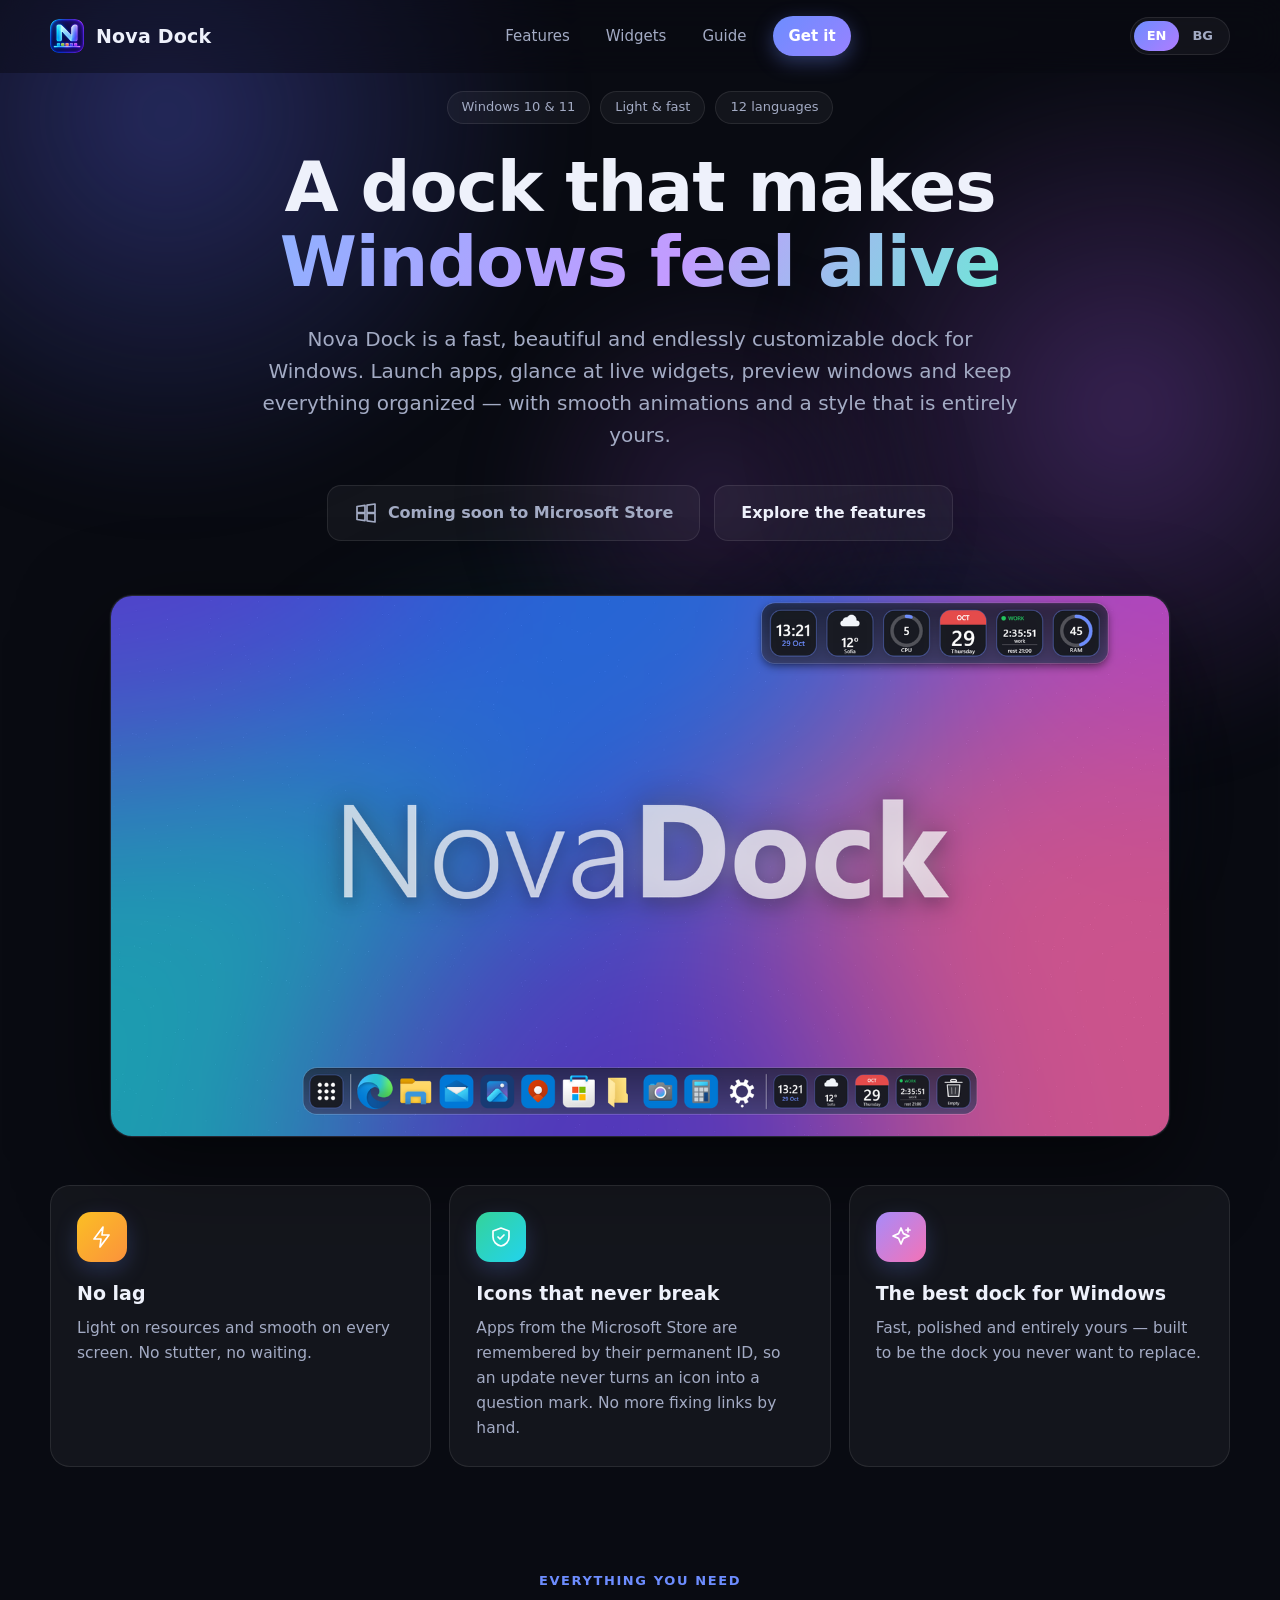
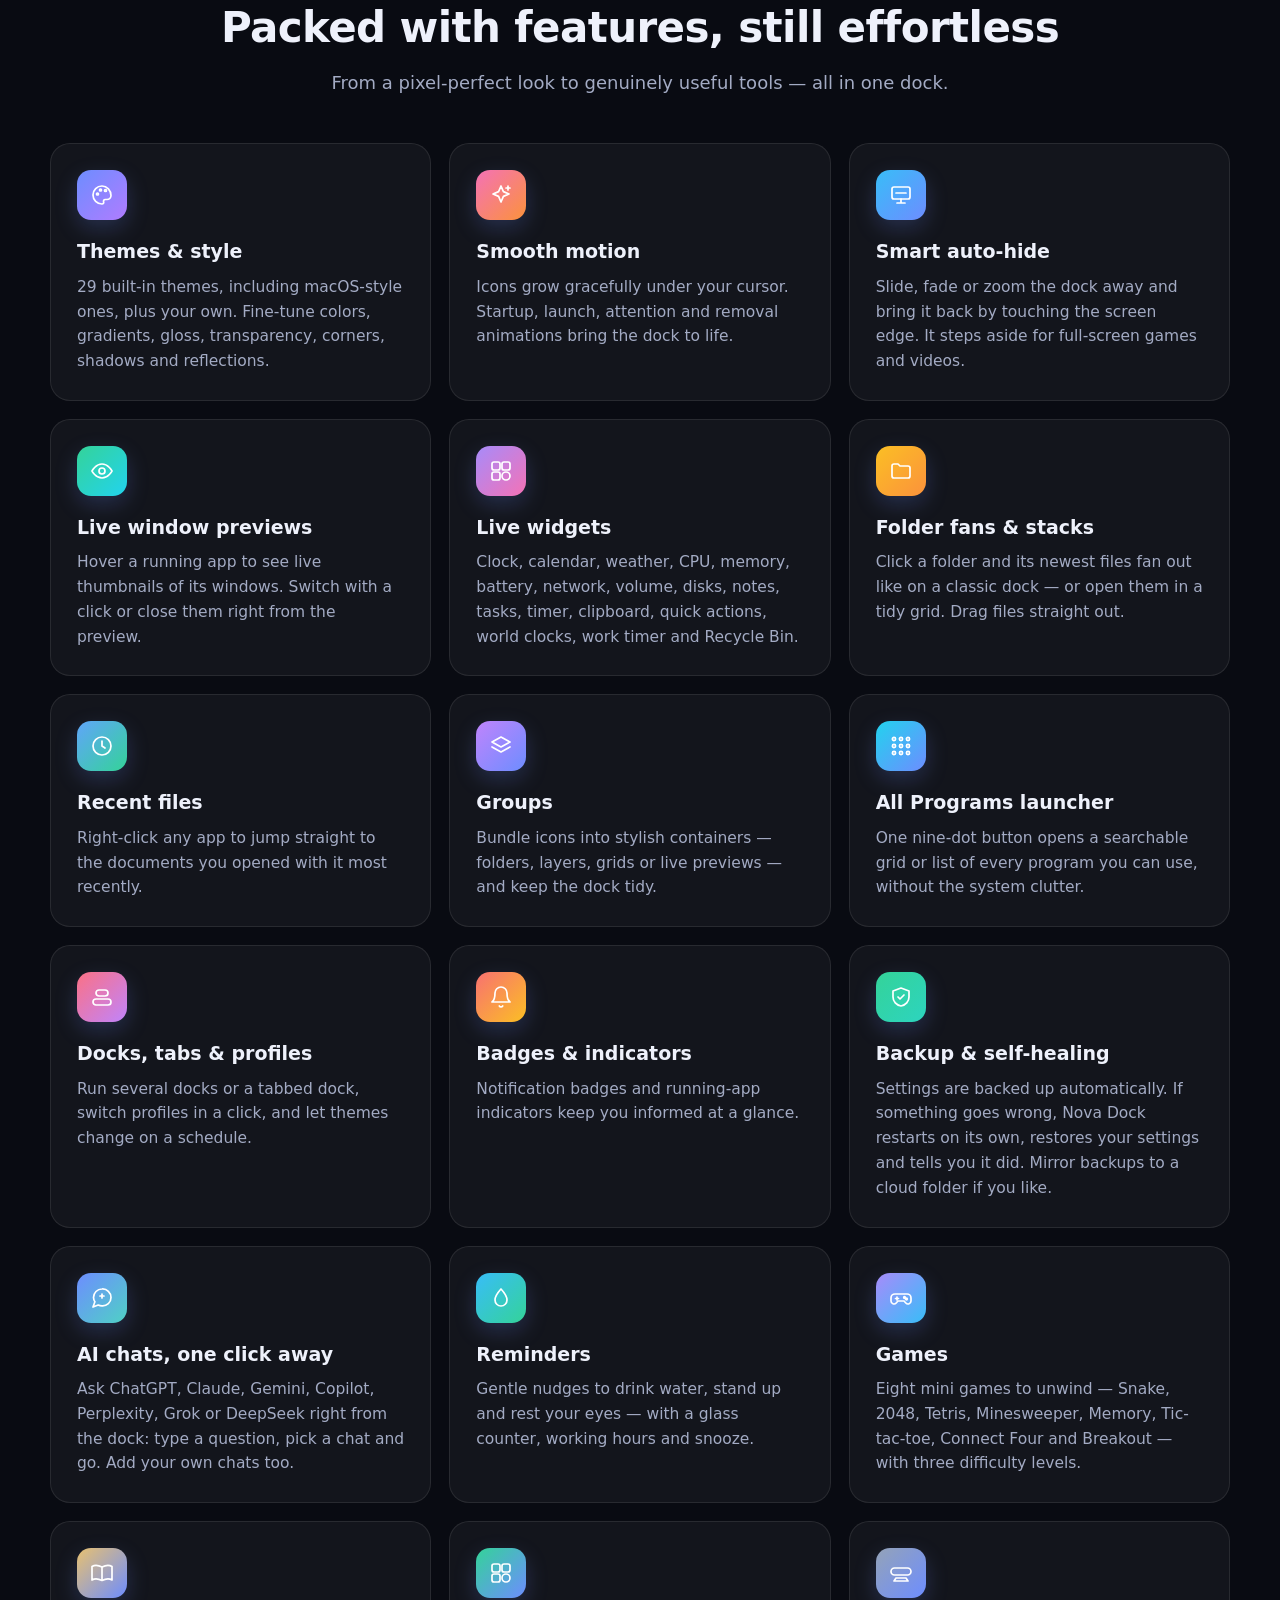
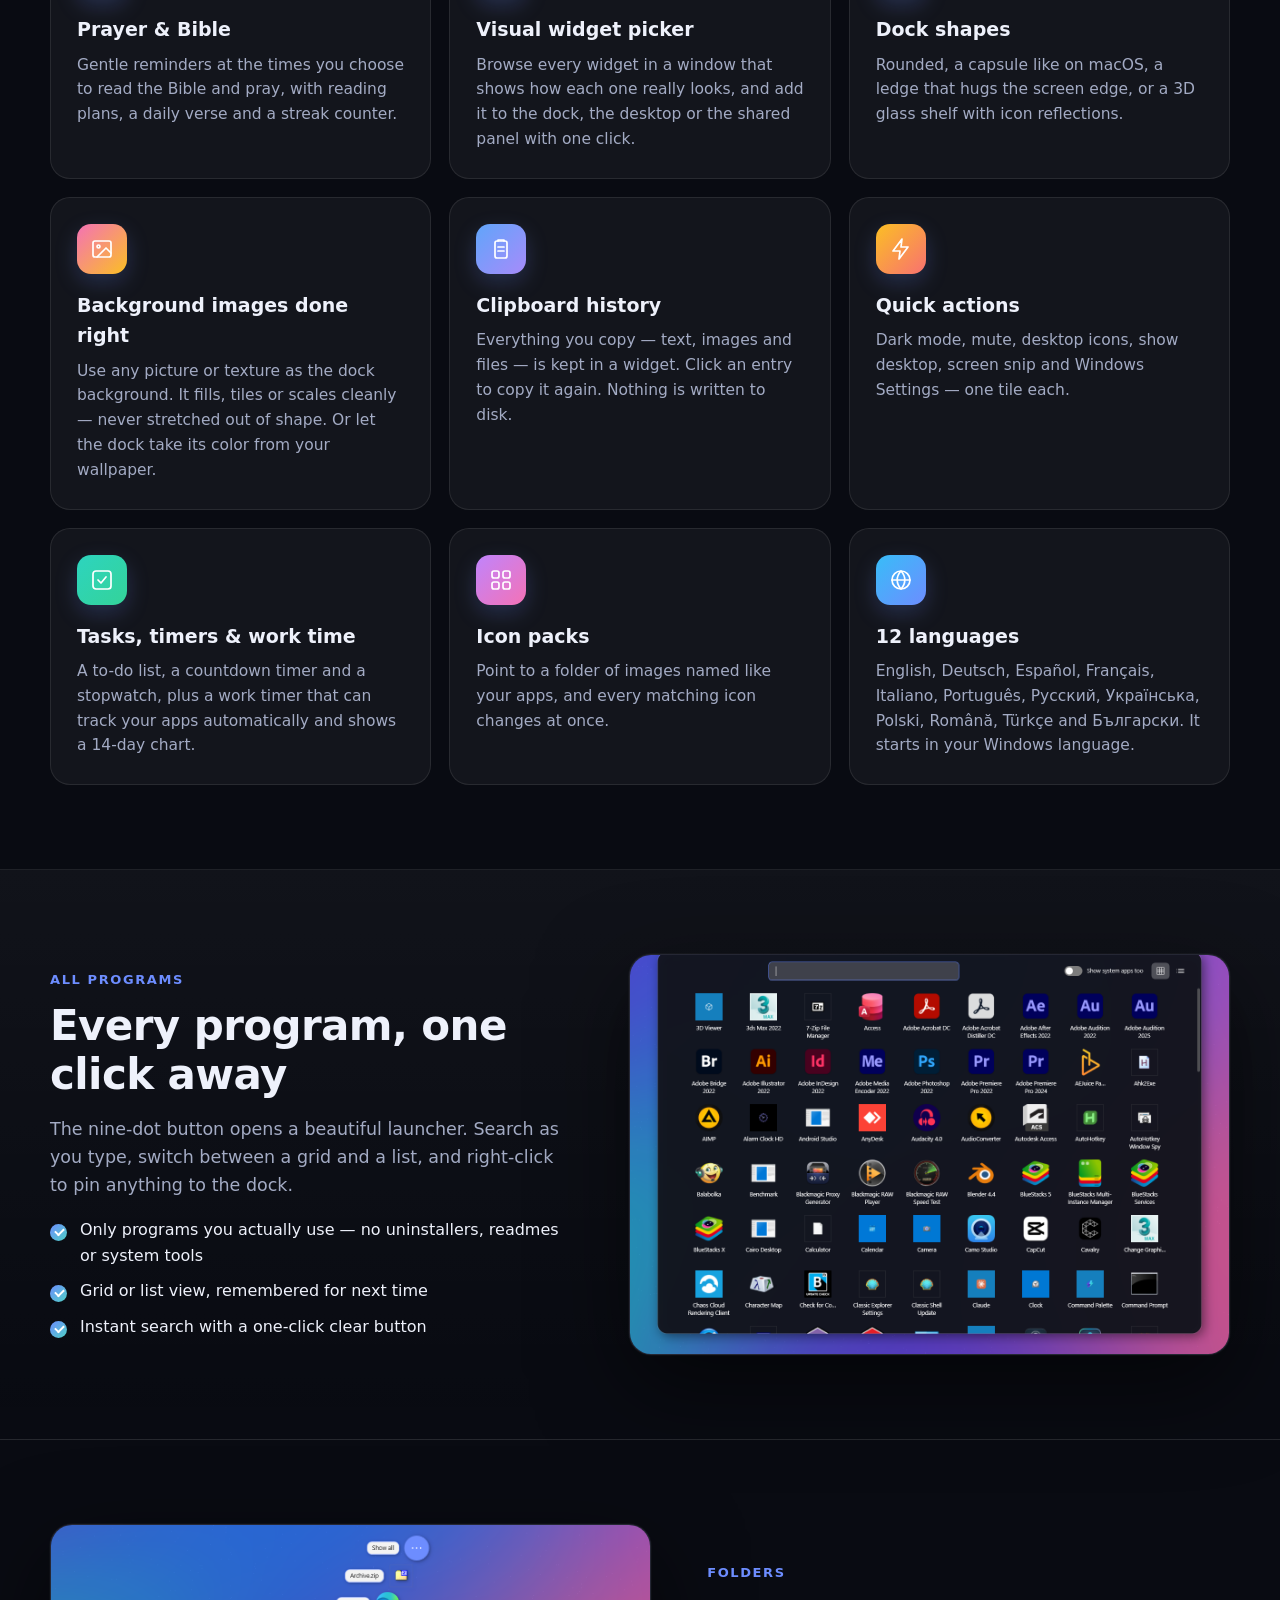
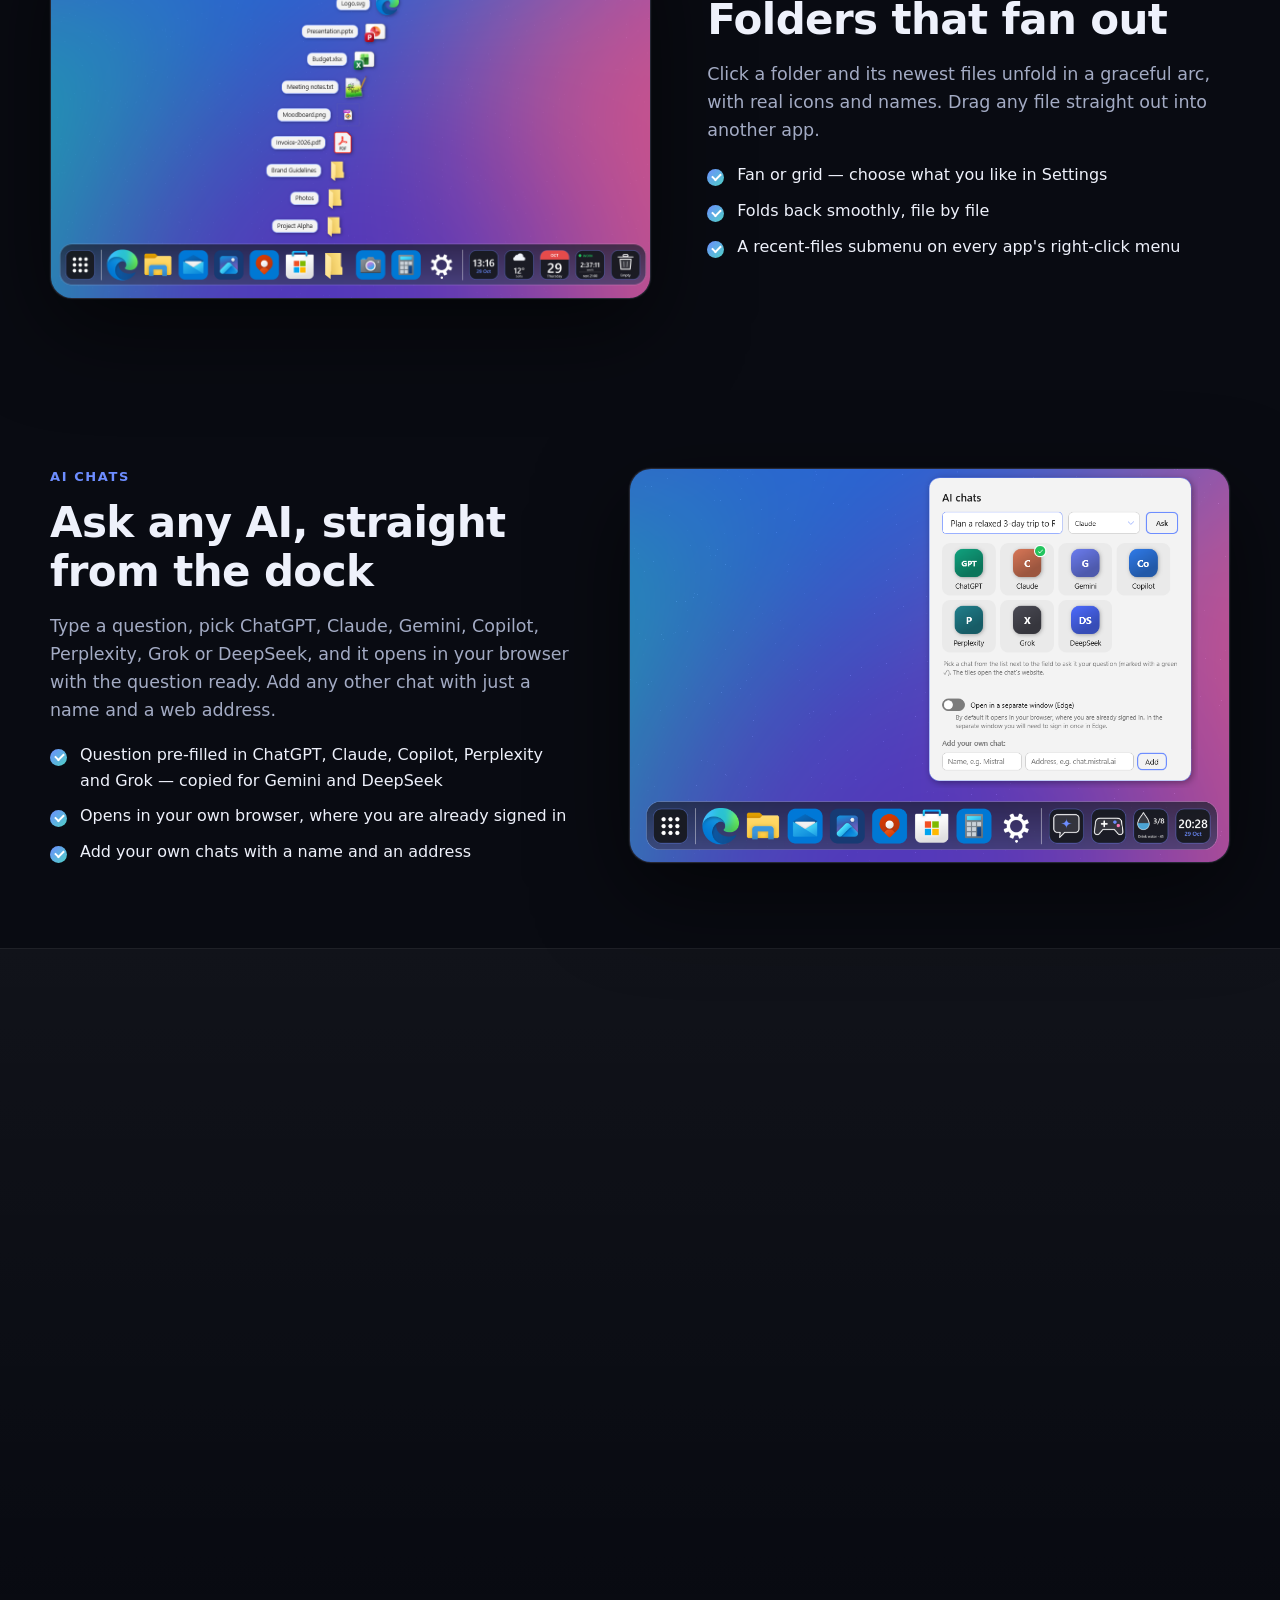
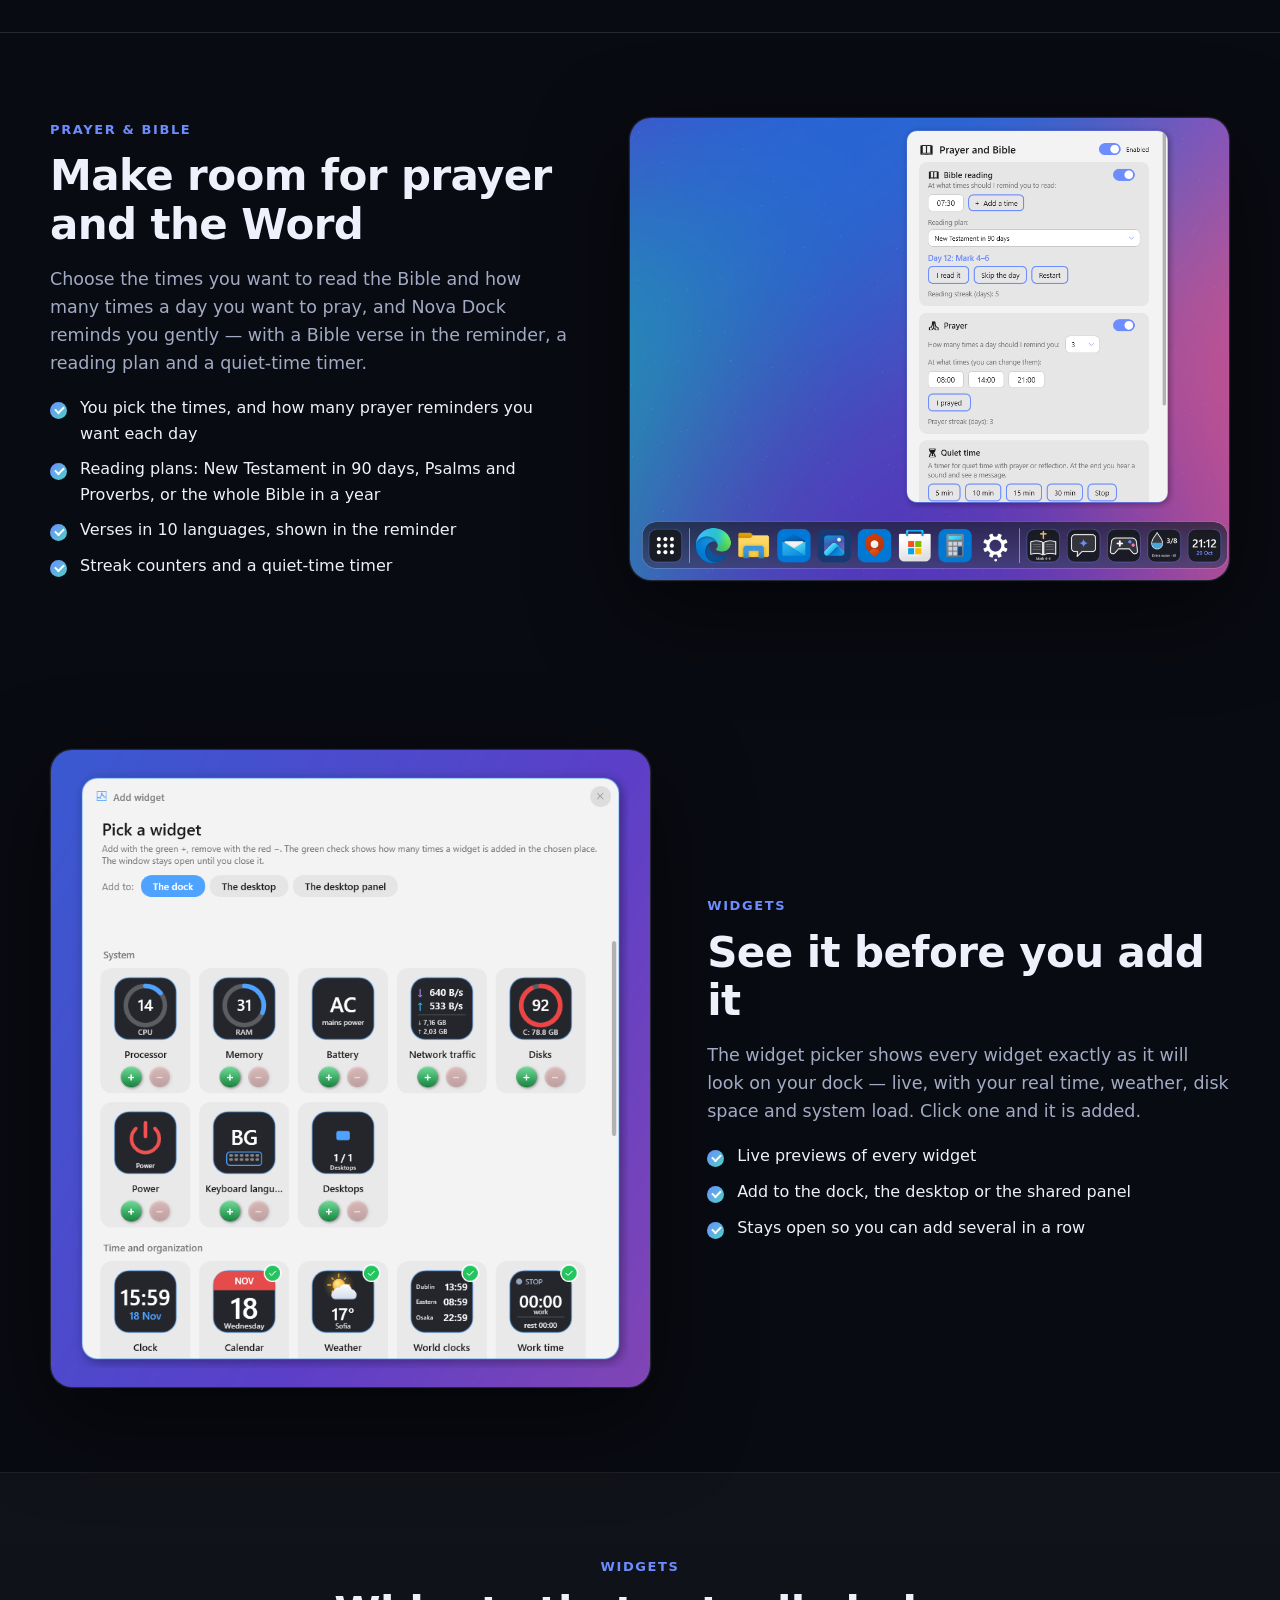
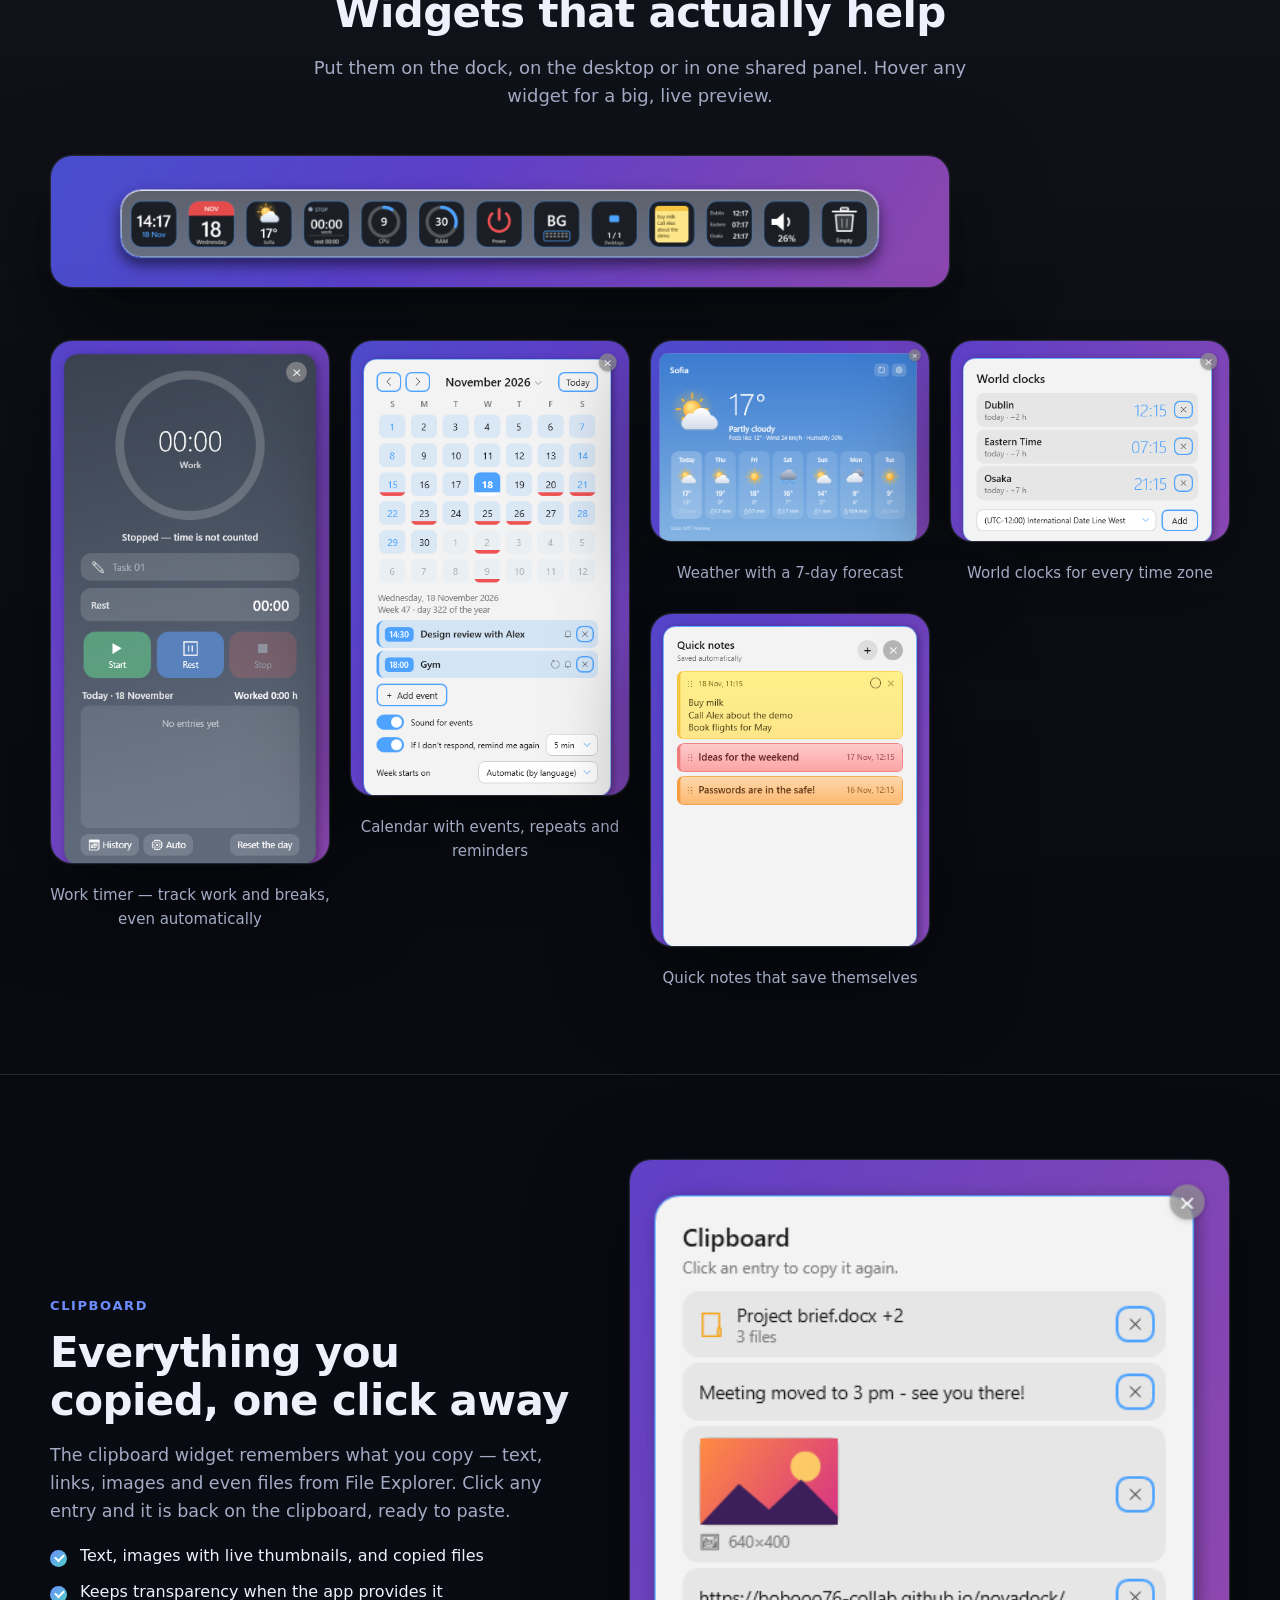
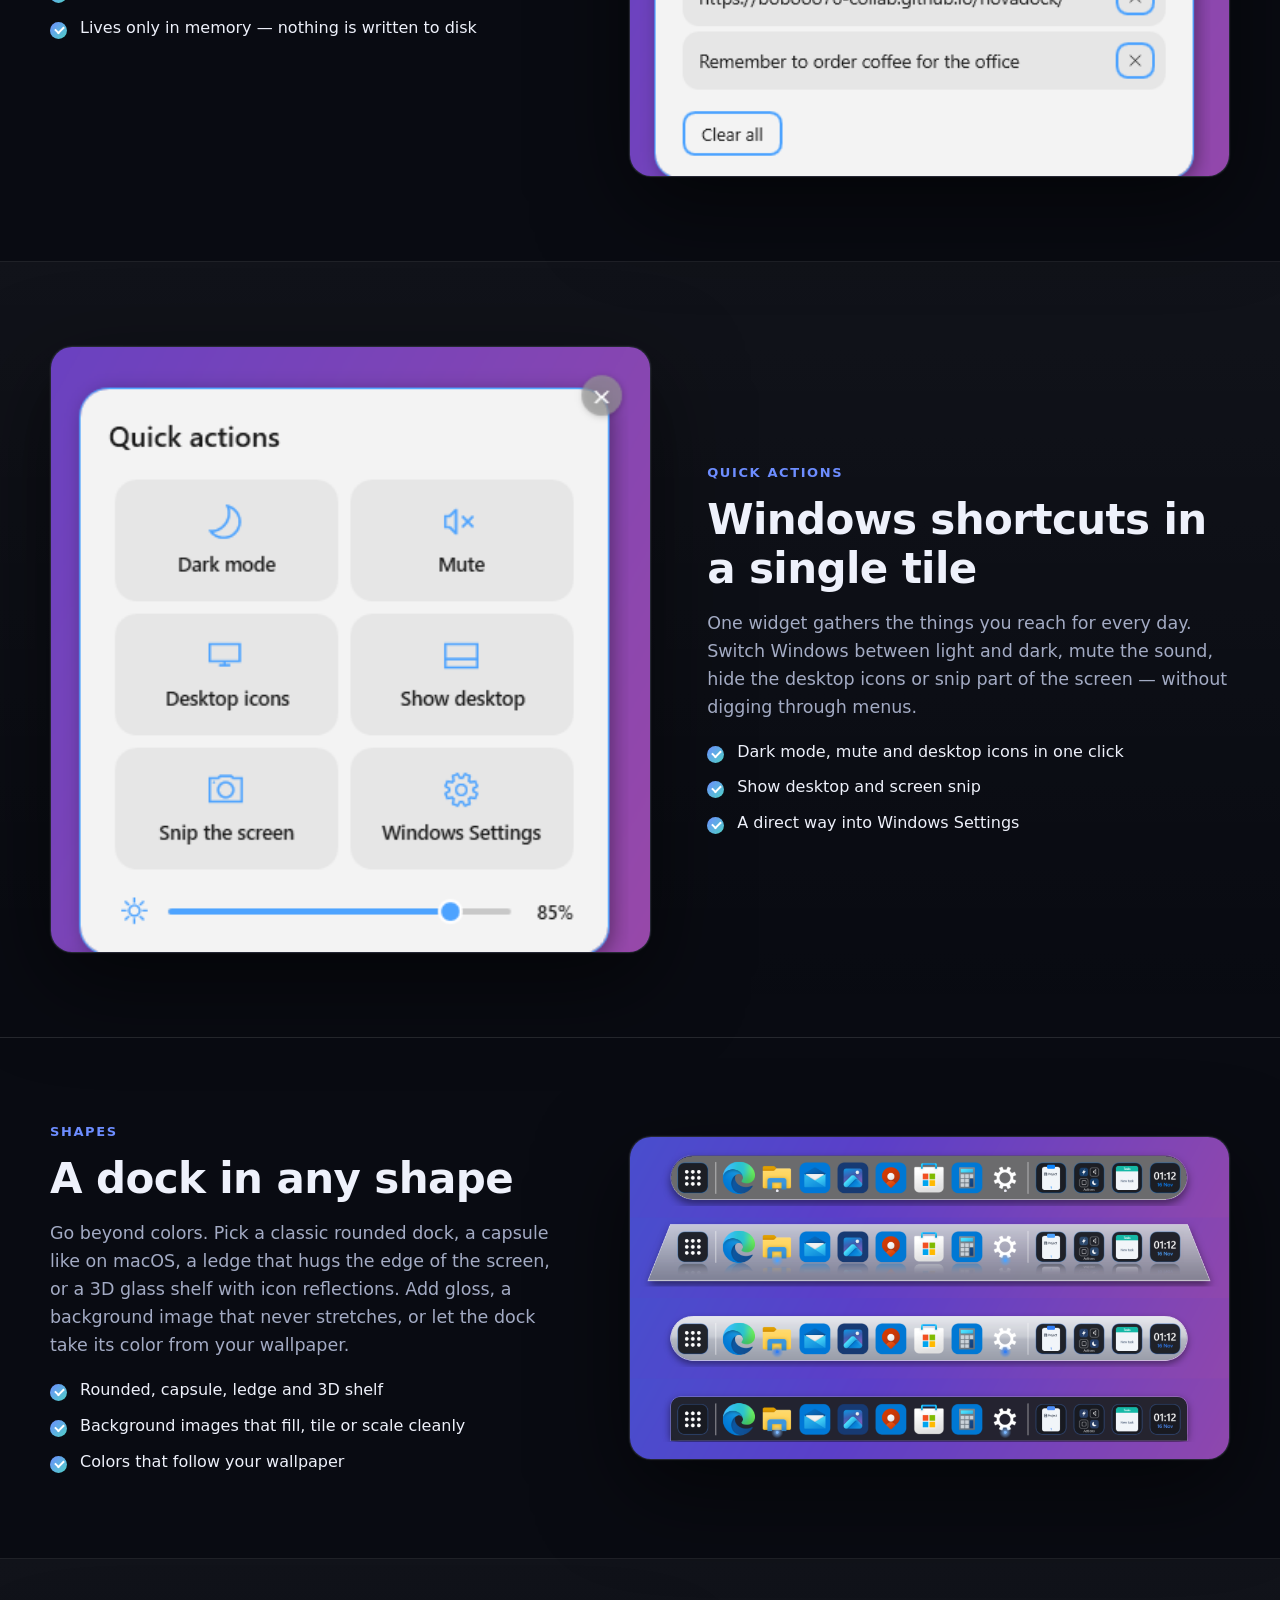
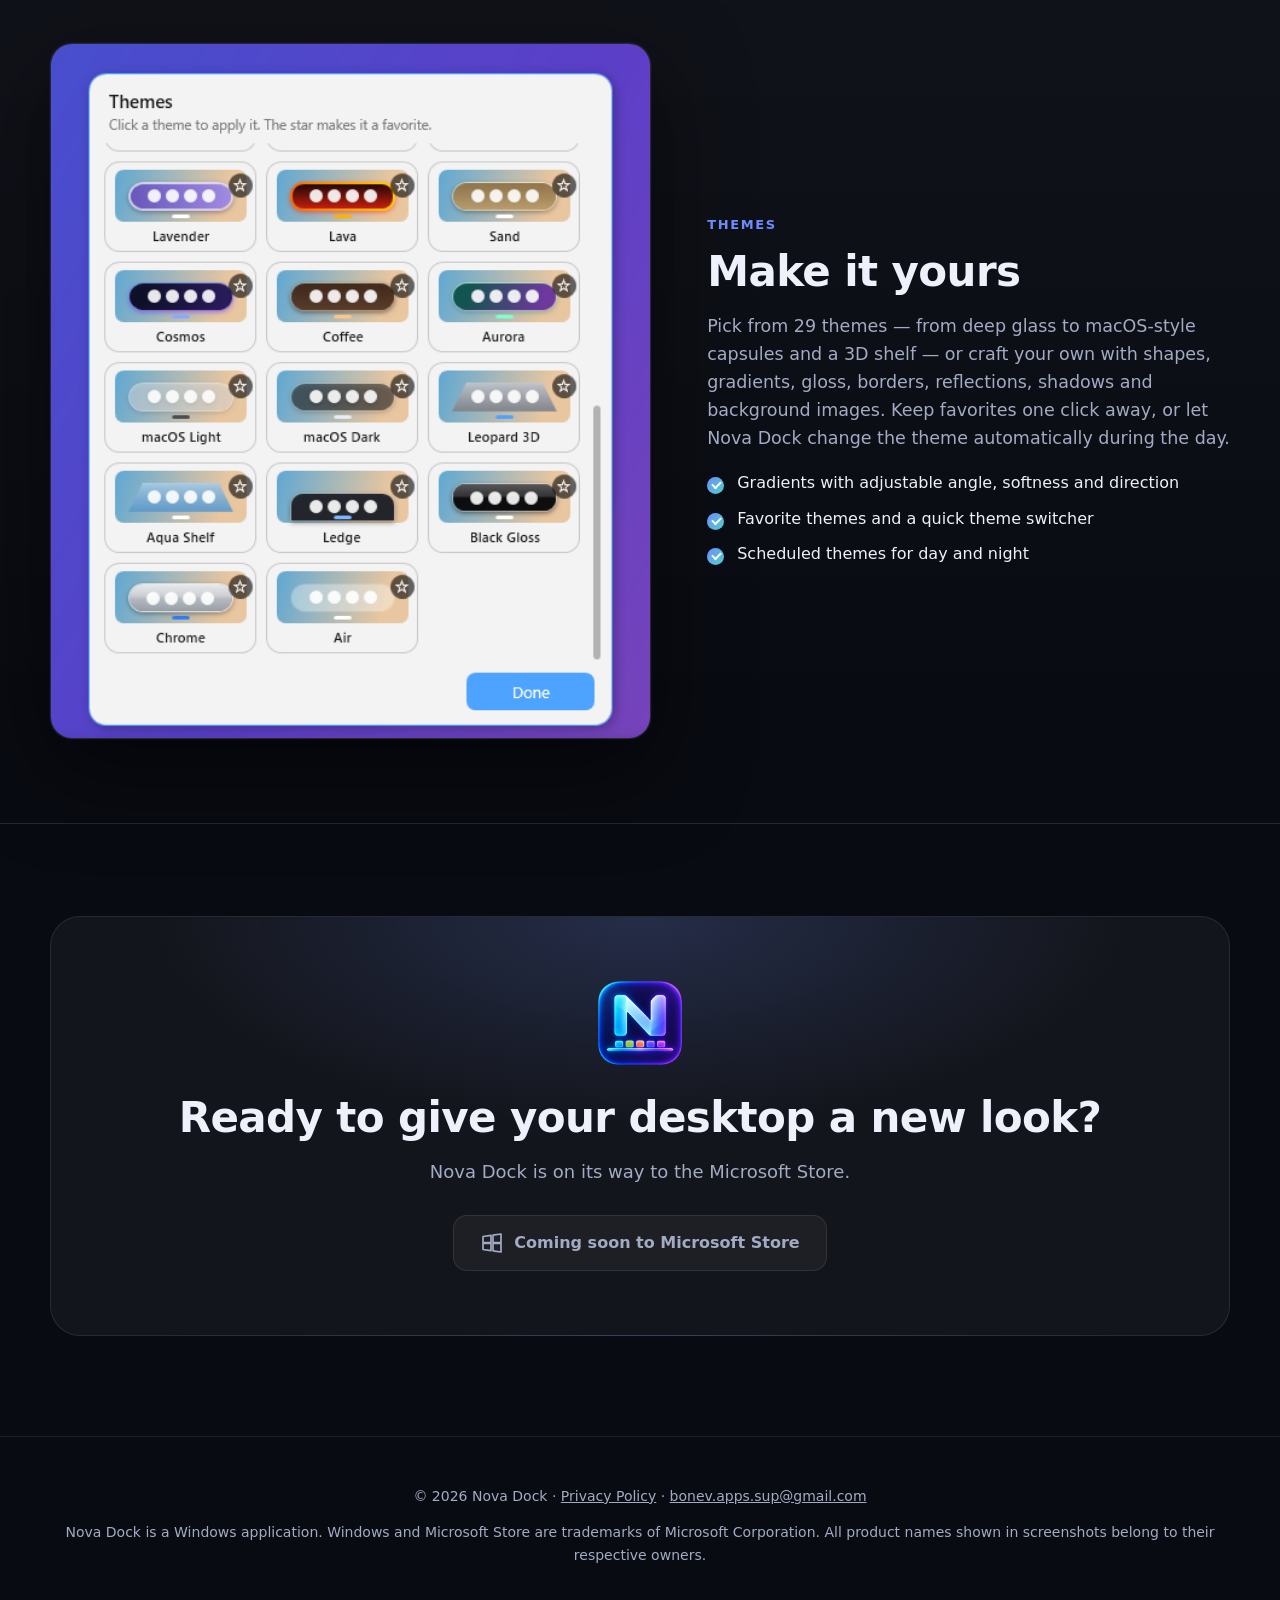
==== commit e7babdb5: "Widgets gallery: notes placed under the weather Co-Authored-By: Claude Sonnet 5.5 <noreply@anthropic" ====
--- a/index.html
+++ b/index.html
@@ -232,9 +232,11 @@
     <div class="gallery">
       <figure class="reveal"><img class="shot" src="img/timer.png" alt=""><figcaption data-i18n="g1"></figcaption></figure>
       <figure class="reveal"><img class="shot" src="img/calendar.png" alt=""><figcaption data-i18n="g5"></figcaption></figure>
-      <figure class="reveal"><img class="shot" src="img/weather.png" alt=""><figcaption data-i18n="g2"></figcaption></figure>
+      <div class="stack">
+        <figure class="reveal"><img class="shot" src="img/weather.png" alt=""><figcaption data-i18n="g2"></figcaption></figure>
+        <figure class="reveal"><img class="shot" src="img/notes.png" alt=""><figcaption data-i18n="g4"></figcaption></figure>
+      </div>
       <figure class="reveal"><img class="shot" src="img/worldclock.png" alt=""><figcaption data-i18n="g3"></figcaption></figure>
-      <figure class="reveal"><img class="shot" src="img/notes.png" alt=""><figcaption data-i18n="g4"></figcaption></figure>
     </div>
   </div>
 </section>
--- a/css/style.css
+++ b/css/style.css
@@ -321,3 +321,4 @@
 .toc a { padding: 6px 12px; margin-left: -12px; border-radius: 10px; transition: background .2s, color .2s; }
 .toc a.on { background: rgba(109, 141, 255, 0.18); color: var(--text); font-weight: 600; box-shadow: inset 3px 0 0 var(--accent); }
 @media (max-width: 880px) { .toc a { margin-left: 0; } }
+.gallery .stack { display: flex; flex-direction: column; gap: 28px; }
